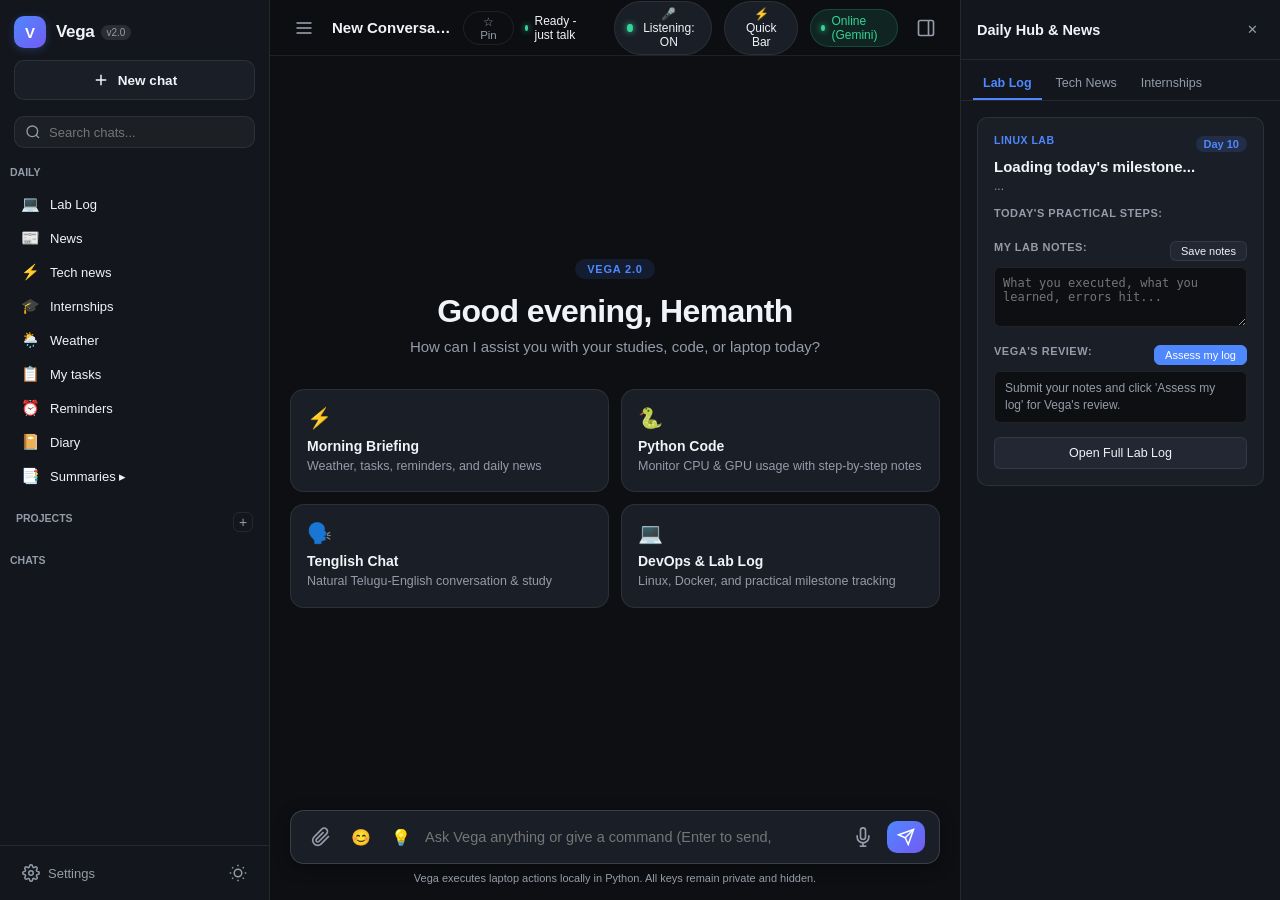
==== web/index.html @ 92cf1b47 "Baseline before bridge fix: 2026-10-02" ====
<!DOCTYPE html>
<html lang="en">
<head>
  <meta charset="UTF-8">
  <meta name="viewport" content="width=device-width, initial-scale=1.0">
  <title>Vega 2.0 - Personal AI Assistant</title>
  <link rel="stylesheet" href="highlight.css">
  <link rel="stylesheet" href="style.css">
  <script src="marked.min.js"></script>
  <script src="highlight.min.js"></script>
</head>
<body class="dark-theme">
  <div id="app-container">
    <!-- LEFT SIDEBAR -->
    <aside id="sidebar">
      <div class="sidebar-header">
        <div class="brand">
          <div class="brand-avatar">V</div>
          <div class="brand-info">
            <span class="brand-name">Vega</span>
            <span class="brand-version">v2.0</span>
          </div>
        </div>
        <button id="new-chat-btn" title="New Chat (Ctrl+N)">
          <svg width="18" height="18" viewBox="0 0 24 24" fill="none" stroke="currentColor" stroke-width="2">
            <line x1="12" y1="5" x2="12" y2="19"></line>
            <line x1="5" y1="12" x2="19" y2="12"></line>
          </svg>
          <span>New chat</span>
        </button>
      </div>

      <div class="search-box">
        <svg width="16" height="16" viewBox="0 0 24 24" fill="none" stroke="currentColor" stroke-width="2">
          <circle cx="11" cy="11" r="8"></circle>
          <line x1="21" y1="21" x2="16.65" y2="16.65"></line>
        </svg>
        <input type="text" id="chat-search" placeholder="Search chats...">
      </div>

      <!-- DAILY MENU (PRESERVED FROM ORIGINAL APP) -->
      <div class="sidebar-section">
        <div class="section-title">DAILY</div>
        <div class="daily-item" id="daily-lablog" title="Open Lab Log milestone and tasks">
          <span class="daily-icon">💻</span>
          <span>Lab Log</span>
        </div>
        <div class="daily-item" id="daily-news" title="Top headlines">
          <span class="daily-icon">📰</span>
          <span>News</span>
        </div>
        <div class="daily-item" id="daily-tech" title="Tech and AI news">
          <span class="daily-icon">⚡</span>
          <span>Tech news</span>
        </div>
        <div class="daily-item" id="daily-internships" title="DevOps and Cloud internships">
          <span class="daily-icon">🎓</span>
          <span>Internships</span>
        </div>
        <div class="daily-item" id="daily-weather" title="Live weather in Chennai">
          <span class="daily-icon">🌦️</span>
          <span>Weather</span>
        </div>
        <div class="daily-item" id="daily-tasks" title="My to-do tasks">
          <span class="daily-icon">📋</span>
          <span>My tasks</span>
        </div>
        <div class="daily-item" id="daily-reminders" title="My reminders">
          <span class="daily-icon">⏰</span>
          <span>Reminders</span>
        </div>
        <div class="daily-item" id="daily-diary" title="Personal daily diary">
          <span class="daily-icon">📔</span>
          <span>Diary</span>
        </div>
        <div class="daily-item" id="daily-summaries" title="AI summaries of news, tech, diary, progress">
          <span class="daily-icon">📑</span>
          <span>Summaries ▸</span>
        </div>
      </div>

      <!-- PROJECTS SECTION -->
      <div class="sidebar-section">
        <div class="section-header">
          <span class="section-title">PROJECTS</span>
          <button id="add-project-btn" class="icon-mini-btn" title="Create New Project">+</button>
        </div>
        <div id="projects-list-container">
          <!-- Injected via app.js -->
        </div>
      </div>

      <!-- CHATS SECTION -->
      <div class="sidebar-section chats-section-wrapper">
        <div class="section-title">CHATS</div>
        <div class="chat-list" id="chat-history-container">
          <!-- Injected via app.js grouped by Today, Yesterday, Older -->
        </div>
      </div>

      <!-- SIDEBAR FOOTER -->
      <div class="sidebar-footer">
        <button id="settings-btn" class="footer-btn" title="Settings">
          <svg width="18" height="18" viewBox="0 0 24 24" fill="none" stroke="currentColor" stroke-width="2">
            <circle cx="12" cy="12" r="3"></circle>
            <path d="M19.4 15a1.65 1.65 0 0 0 .33 1.82l.06.06a2 2 0 0 1 0 2.83 2 2 0 0 1-2.83 0l-.06-.06a1.65 1.65 0 0 0-1.82-.33 1.65 1.65 0 0 0-1 1.51V21a2 2 0 0 1-2 2 2 2 0 0 1-2-2v-.09A1.65 1.65 0 0 0 9 19.4a1.65 1.65 0 0 0-1.82.33l-.06.06a2 2 0 0 1-2.83 0 2 2 0 0 1 0-2.83l.06-.06a1.65 1.65 0 0 0 .33-1.82 1.65 1.65 0 0 0-1.51-1H3a2 2 0 0 1-2-2 2 2 0 0 1 2-2h.09A1.65 1.65 0 0 0 4.6 9a1.65 1.65 0 0 0-.33-1.82l-.06-.06a2 2 0 0 1 0-2.83 2 2 0 0 1 2.83 0l.06.06a1.65 1.65 0 0 0 1.82.33H9a1.65 1.65 0 0 0 1-1.51V3a2 2 0 0 1 2-2 2 2 0 0 1 2 2v.09a1.65 1.65 0 0 0 1 1.51 1.65 1.65 0 0 0 1.82-.33l.06-.06a2 2 0 0 1 2.83 0 2 2 0 0 1 0 2.83l-.06.06a1.65 1.65 0 0 0-.33 1.82V9a1.65 1.65 0 0 0 1.51 1H21a2 2 0 0 1 2 2 2 2 0 0 1-2 2h-.09a1.65 1.65 0 0 0-1.51 1z"></path>
          </svg>
          <span>Settings</span>
        </button>
        <button id="theme-toggle" class="footer-btn" title="Toggle Dark/Light Theme">
          <svg id="theme-icon" width="18" height="18" viewBox="0 0 24 24" fill="none" stroke="currentColor" stroke-width="2">
            <circle cx="12" cy="12" r="5"></circle>
            <line x1="12" y1="1" x2="12" y2="3"></line>
            <line x1="12" y1="21" x2="12" y2="23"></line>
            <line x1="4.22" y1="4.22" x2="5.64" y2="5.64"></line>
            <line x1="18.36" y1="18.36" x2="19.78" y2="19.78"></line>
            <line x1="1" y1="12" x2="3" y2="12"></line>
            <line x1="21" y1="12" x2="23" y2="12"></line>
            <line x1="4.22" y1="19.78" x2="5.64" y2="18.36"></line>
            <line x1="18.36" y1="5.64" x2="19.78" y2="4.22"></line>
          </svg>
        </button>
      </div>
    </aside>

    <!-- CENTER CHAT AREA -->
    <main id="chat-main">
      <!-- TOP BAR -->
      <header id="chat-header">
        <div class="header-left">
          <button id="toggle-sidebar-btn" class="icon-btn" title="Toggle Sidebar">
            <svg width="20" height="20" viewBox="0 0 24 24" fill="none" stroke="currentColor" stroke-width="2">
              <line x1="3" y1="12" x2="21" y2="12"></line>
              <line x1="3" y1="6" x2="21" y2="6"></line>
              <line x1="3" y1="18" x2="21" y2="18"></line>
            </svg>
          </button>
          <div id="current-chat-title" class="chat-title" title="Click to rename">New Conversation</div>
          <button id="pin-chat-btn" class="pin-btn" title="Pin / Unpin this chat">☆ Pin</button>
        </div>

        <div class="header-right">
          <!-- Real Status Indicator -->
          <div id="status-badge" class="badge ready" title="Window active: just talk or type">
            <span class="badge-dot"></span>
            <span id="status-badge-text">Ready - just talk</span>
          </div>

          <!-- Listening ON/OFF Toggle -->
          <button id="listening-toggle-btn" class="badge-toggle-btn on" title="Click to toggle Hey Vega wake listening">
            <span class="mic-dot"></span>
            <span id="listening-text">🎤 Listening: ON</span>
          </button>

          <!-- Floating Quick Bar Toggle -->
          <button id="top-quickbar-btn" class="badge-toggle-btn" title="Floating Quick Bar (Ctrl+Shift+V)">
            <span>⚡ Quick Bar</span>
          </button>

          <!-- Real Gemini / Ollama Brain Badge -->
          <div id="model-badge" class="badge online" title="Tested connection status">
            <span class="badge-dot"></span>
            <span id="model-badge-text">Online (Gemini)</span>
          </div>

          <!-- Right Panel Daily Hub Toggle -->
          <button id="toggle-right-panel-btn" class="icon-btn" title="Daily Hub & News">
            <svg width="20" height="20" viewBox="0 0 24 24" fill="none" stroke="currentColor" stroke-width="2">
              <rect x="3" y="3" width="18" height="18" rx="2" ry="2"></rect>
              <line x1="15" y1="3" x2="15" y2="21"></line>
            </svg>
          </button>
        </div>
      </header>

      <!-- MESSAGES THREAD -->
      <div id="messages-container">
        <!-- WELCOME SCREEN -->
        <div id="welcome-screen">
          <div class="welcome-badge">VEGA 2.0</div>
          <h1 id="welcome-heading">Good evening, Hemanth</h1>
          <p class="welcome-sub">How can I assist you with your studies, code, or laptop today?</p>
          <div class="suggestion-grid">
            <div class="card" id="card-briefing">
              <div class="card-icon">⚡</div>
              <div class="card-title">Morning Briefing</div>
              <div class="card-desc">Weather, tasks, reminders, and daily news</div>
            </div>
            <div class="card" id="card-python">
              <div class="card-icon">🐍</div>
              <div class="card-title">Python Code</div>
              <div class="card-desc">Monitor CPU & GPU usage with step-by-step notes</div>
            </div>
            <div class="card" id="card-tenglish">
              <div class="card-icon">🗣️</div>
              <div class="card-title">Tenglish Chat</div>
              <div class="card-desc">Natural Telugu-English conversation & study</div>
            </div>
            <div class="card" id="card-lablog">
              <div class="card-icon">💻</div>
              <div class="card-title">DevOps & Lab Log</div>
              <div class="card-desc">Linux, Docker, and practical milestone tracking</div>
            </div>
          </div>
        </div>

        <!-- DYNAMIC MESSAGE BUBBLES -->
        <div id="messages-list"></div>
      </div>

      <!-- INPUT BOX CONTAINER -->
      <div id="input-container">
        <!-- Attached Files Pill Preview -->
        <div id="attachment-preview" class="hidden">
          <div class="attachment-pill">
            <span class="file-icon">📄</span>
            <span id="attachment-filename">document.txt</span>
            <button id="remove-attachment-btn" title="Remove file">✕</button>
          </div>
        </div>

        <!-- STOP GENERATING BUTTON -->
        <div id="stop-generation-container" class="hidden">
          <button id="stop-btn">
            <svg width="14" height="14" viewBox="0 0 24 24" fill="currentColor">
              <rect x="4" y="4" width="16" height="16" rx="2"></rect>
            </svg>
            <span>Stop generating</span>
          </button>
        </div>

        <div class="input-card">
          <!-- Attach File -->
          <input type="file" id="file-input" style="display: none;" accept=".txt,.py,.json,.csv,.md,.log,.pdf">
          <button id="attach-btn" title="Attach file (Text, Python, PDF, Notes)">
            <svg width="20" height="20" viewBox="0 0 24 24" fill="none" stroke="currentColor" stroke-width="2">
              <path d="M21.44 11.05l-9.19 9.19a6 6 0 0 1-8.49-8.49l9.19-9.19a4 4 0 0 1 5.66 5.66l-9.2 9.19a2 2 0 0 1-2.83-2.83l8.49-8.48"></path>
            </svg>
          </button>

          <!-- Emoji Picker Button -->
          <button id="emoji-btn" class="input-tool-btn" title="Emoji (Ctrl + .)">😊</button>

          <!-- Prompts Library Button -->
          <button id="prompts-btn" class="input-tool-btn" title="Prompt Library">💡</button>

          <!-- Textarea Input -->
          <textarea id="prompt-input" rows="1" placeholder="Ask Vega anything or give a command (Enter to send, Shift+Enter for new line)..."></textarea>

          <!-- Mic Button -->
          <button id="mic-btn" title="Click to talk (or press Ctrl+Alt+V from anywhere)">
            <svg width="20" height="20" viewBox="0 0 24 24" fill="none" stroke="currentColor" stroke-width="2">
              <path d="M12 1a3 3 0 0 0-3 3v8a3 3 0 0 0 6 0V4a3 3 0 0 0-3-3z"></path>
              <path d="M19 10v2a7 7 0 0 1-14 0v-2"></path>
              <line x1="12" y1="19" x2="12" y2="23"></line>
              <line x1="8" y1="23" x2="16" y2="23"></line>
            </svg>
          </button>

          <!-- Send Button -->
          <button id="send-btn" title="Send message">
            <svg width="18" height="18" viewBox="0 0 24 24" fill="none" stroke="currentColor" stroke-width="2">
              <line x1="22" y1="2" x2="11" y2="13"></line>
              <polygon points="22 2 15 22 11 13 2 9 22 2"></polygon>
            </svg>
          </button>
        </div>
        <div class="input-caption">Vega executes laptop actions locally in Python. All keys remain private and hidden.</div>
      </div>
    </main>

    <!-- RIGHT PANEL (DAILY HUB & NEWS) -->
    <aside id="right-panel">
      <div class="panel-header">
        <span class="panel-title">Daily Hub & News</span>
        <button id="close-panel-btn" class="icon-btn" title="Close Panel">✕</button>
      </div>

      <div class="panel-tabs">
        <button class="tab-btn active" data-tab="lablog">Lab Log</button>
        <button class="tab-btn" data-tab="tech">Tech News</button>
        <button class="tab-btn" data-tab="internships">Internships</button>
      </div>

      <div class="panel-content">
        <!-- TAB 1: LAB LOG -->
        <div id="tab-lablog" class="tab-pane active">
          <div class="card-box">
            <div class="hub-header-row">
              <div class="hub-label" id="lablog-track-name">LINUX LAB</div>
              <div class="hub-day-tag" id="lablog-day-tag">Day 10</div>
            </div>
            <div id="hub-task-text" class="hub-task-title">Loading today's milestone...</div>
            <div id="hub-task-topic" class="hub-task-sub">...</div>

            <!-- Interactive Steps Checklist -->
            <div class="steps-container">
              <div class="steps-title">TODAY'S PRACTICAL STEPS:</div>
              <div id="hub-steps-list" class="steps-list">
                <!-- Injected via app.js with checkboxes -->
              </div>
            </div>

            <!-- Notes Section -->
            <div class="notes-container">
              <div class="notes-header">
                <span class="steps-title">MY LAB NOTES:</span>
                <button id="save-notes-btn" class="mini-btn">Save notes</button>
              </div>
              <textarea id="hub-notes-input" placeholder="What you executed, what you learned, errors hit..."></textarea>
            </div>

            <!-- AI Assessment & Score -->
            <div class="assessment-container">
              <div class="assessment-header">
                <span class="steps-title">VEGA'S REVIEW:</span>
                <span id="hub-score-badge" class="score-badge hidden">Score: -/10</span>
                <button id="assess-log-btn" class="mini-btn accent">Assess my log</button>
              </div>
              <div id="hub-review-text" class="review-box">Submit your notes and click 'Assess my log' for Vega's review.</div>
            </div>

            <button id="open-lablog-full-btn" class="hub-btn">Open Full Lab Log</button>
          </div>
        </div>

        <!-- TAB 2: TECH NEWS -->
        <div id="tab-tech" class="tab-pane">
          <div class="pane-action-bar">
            <span>LIVE TECH HEADLINES</span>
            <button id="refresh-tech-btn" class="mini-btn">Refresh</button>
          </div>
          <div id="hub-tech-list" class="news-list">
            <div class="news-item loading">Loading latest tech headlines...</div>
          </div>
        </div>

        <!-- TAB 3: INTERNSHIPS -->
        <div id="tab-internships" class="tab-pane">
          <div class="pane-action-bar">
            <span>LIVE OPENINGS & PORTALS</span>
            <button id="refresh-internships-btn" class="mini-btn">Refresh</button>
          </div>
          <div id="hub-internships-list" class="news-list">
            <div class="news-item loading">Searching DevOps & Cloud internships...</div>
          </div>
        </div>
      </div>
    </aside>
  </div>

  <!-- EMOJI PICKER POPOVER -->
  <div id="emoji-popover" class="popover hidden">
    <div class="emoji-grid">
      <span>😊</span><span>👍</span><span>❤️</span><span>🔥</span><span>🚀</span>
      <span>💡</span><span>💻</span><span>🐍</span><span>⚡</span><span>🎉</span>
      <span>🤔</span><span>✨</span><span>☕</span><span>🙌</span><span>✔️</span>
    </div>
  </div>

  <!-- SETTINGS MODAL -->
  <div id="settings-modal" class="modal-backdrop hidden">
    <div class="modal-card">
      <div class="modal-header">
        <h2>Vega Settings</h2>
        <button id="close-settings-btn" class="icon-btn">✕</button>
      </div>
      <div class="modal-body">
        <div class="setting-group">
          <label>Brain Mode</label>
          <div class="segmented-control">
            <button class="seg-btn active" data-mode="online">Online (Gemini)</button>
            <button class="seg-btn" data-mode="offline">Offline (Local Qwen)</button>
            <button class="seg-btn" data-mode="private">Private Mode</button>
          </div>
          <div class="setting-hint">Private mode forces all chats to run locally on your GPU without cloud access.</div>
        </div>

        <div class="setting-row">
          <div>
            <div class="setting-label">Voice Output (Speak answers)</div>
            <div class="setting-hint">Vega speaks her answers out loud</div>
          </div>
          <label class="switch">
            <input type="checkbox" id="voice-toggle-check" checked>
            <span class="slider"></span>
          </label>
        </div>

        <div class="setting-row">
          <div>
            <div class="setting-label">Wake Word ("Hey Vega")</div>
            <div class="setting-hint">Listen for wake word in background</div>
          </div>
          <label class="switch">
            <input type="checkbox" id="wake-toggle-check" checked>
            <span class="slider"></span>
          </label>
        </div>

        <div class="setting-row">
          <div>
            <div class="setting-label">Google Speech Online</div>
            <div class="setting-hint">Best speech recognition accuracy for Indian English</div>
          </div>
          <label class="switch">
            <input type="checkbox" id="cloud-speech-check" checked>
            <span class="slider"></span>
          </label>
        </div>

        <div class="setting-group">
          <label>Speech Speed (<span id="speed-val">1.0x</span>)</label>
          <input type="range" id="speech-rate-slider" min="0.8" max="1.5" step="0.1" value="1.0">
        </div>

        <div class="setting-divider"></div>

        <div class="setting-row">
          <div>
            <div class="setting-label">Start with Windows</div>
            <div class="setting-hint">Launch Vega automatically at startup</div>
          </div>
          <label class="switch">
            <input type="checkbox" id="startup-toggle-check">
            <span class="slider"></span>
          </label>
        </div>

        <div class="setting-btn-row">
          <button id="create-desktop-shortcut-btn" class="modal-action-btn">Create Desktop Shortcut</button>
          <button id="open-diary-folder-btn" class="modal-action-btn">Open Diary Folder</button>
          <button id="open-docs-folder-btn" class="modal-action-btn">Open Documents Folder</button>
        </div>
      </div>
    </div>
  </div>

  <!-- FULL LAB LOG MODAL -->
  <div id="lablog-modal" class="modal-backdrop hidden">
    <div class="modal-card wide-modal">
      <div class="modal-header">
        <h2>Full Lab Log & Roadmap</h2>
        <button id="close-lablog-modal-btn" class="icon-btn">✕</button>
      </div>
      <div class="modal-body">
        <div class="track-tab-bar">
          <button class="track-tab-btn active" data-track="linux">Linux (168 Lessons)</button>
          <button class="track-tab-btn" data-track="python">Python (36 Lessons)</button>
          <button class="track-tab-btn" data-track="c">C Programming (24 Lessons)</button>
        </div>
        <div id="full-lablog-content" class="full-lablog-body">
          <!-- Injected dynamically -->
        </div>
      </div>
    </div>
  </div>

  <!-- PROMPT LIBRARY MODAL -->
  <div id="prompts-modal" class="modal-backdrop hidden">
    <div class="modal-card">
      <div class="modal-header">
        <h2>Prompt Library</h2>
        <button id="close-prompts-modal-btn" class="icon-btn">✕</button>
      </div>
      <div class="modal-body">
        <div class="prompts-grid">
          <div class="prompt-card" data-prompt="Explain this concept step-by-step with simple analogies: ">
            <div class="prompt-title">Explain Step-by-Step</div>
            <div class="prompt-desc">Clear breakdown with intuitive analogies.</div>
          </div>
          <div class="prompt-card" data-prompt="Review this code for bugs, edge cases, and performance: ">
            <div class="prompt-title">Code Bug & Security Review</div>
            <div class="prompt-desc">Inspect code for memory leaks, errors, and fixes.</div>
          </div>
          <div class="prompt-card" data-prompt="Ask me 3 realistic technical interview questions about ">
            <div class="prompt-title">Interview Practice</div>
            <div class="prompt-desc">Mock interview questions with feedback.</div>
          </div>
          <div class="prompt-card" data-prompt="Summarize the key takeaways and actionable commands from: ">
            <div class="prompt-title">Actionable Summary</div>
            <div class="prompt-desc">Bullet-point takeaways and commands.</div>
          </div>
        </div>
      </div>
    </div>
  </div>

  <!-- SUMMARIES MODAL -->
  <div id="summaries-modal" class="modal-backdrop hidden">
    <div class="modal-card">
      <div class="modal-header">
        <h2>AI Summaries</h2>
        <button id="close-summaries-modal-btn" class="icon-btn">✕</button>
      </div>
      <div class="modal-body">
        <div class="prompts-grid">
          <div class="prompt-card" id="sum-action-news">
            <div class="prompt-title">📰 Summarize Today's Top News</div>
            <div class="prompt-desc">India and global headlines summarized concisely.</div>
          </div>
          <div class="prompt-card" id="sum-action-tech">
            <div class="prompt-title">⚡ Summarize Tech Headlines</div>
            <div class="prompt-desc">AI, Linux, Cloud, and computing developments.</div>
          </div>
          <div class="prompt-card" id="sum-action-internships">
            <div class="prompt-title">🎓 Summarize Internship Openings</div>
            <div class="prompt-desc">Latest Cloud & DevOps opportunities.</div>
          </div>
          <div class="prompt-card" id="sum-action-diary">
            <div class="prompt-title">📔 Summarize Today's Diary</div>
            <div class="prompt-desc">Friendly recap of what was written today.</div>
          </div>
        </div>
      </div>
    </div>
  </div>

  <script src="app.js"></script>
</body>
</html>
---- web/highlight.css ----
pre code.hljs{display:block;overflow-x:auto;padding:1em}code.hljs{padding:3px 5px}/*!
  Theme: GitHub Dark
  Description: Dark theme as seen on github.com
  Author: github.com
  Maintainer: @Hirse
  Updated: 2021-05-15

  Outdated base version: https://github.com/primer/github-syntax-dark
  Current colors taken from GitHub's CSS
*/.hljs{color:#c9d1d9;background:#0d1117}.hljs-doctag,.hljs-keyword,.hljs-meta .hljs-keyword,.hljs-template-tag,.hljs-template-variable,.hljs-type,.hljs-variable.language_{color:#ff7b72}.hljs-title,.hljs-title.class_,.hljs-title.class_.inherited__,.hljs-title.function_{color:#d2a8ff}.hljs-attr,.hljs-attribute,.hljs-literal,.hljs-meta,.hljs-number,.hljs-operator,.hljs-selector-attr,.hljs-selector-class,.hljs-selector-id,.hljs-variable{color:#79c0ff}.hljs-meta .hljs-string,.hljs-regexp,.hljs-string{color:#a5d6ff}.hljs-built_in,.hljs-symbol{color:#ffa657}.hljs-code,.hljs-comment,.hljs-formula{color:#8b949e}.hljs-name,.hljs-quote,.hljs-selector-pseudo,.hljs-selector-tag{color:#7ee787}.hljs-subst{color:#c9d1d9}.hljs-section{color:#1f6feb;font-weight:700}.hljs-bullet{color:#f2cc60}.hljs-emphasis{color:#c9d1d9;font-style:italic}.hljs-strong{color:#c9d1d9;font-weight:700}.hljs-addition{color:#aff5b4;background-color:#033a16}.hljs-deletion{color:#ffdcd7;background-color:#67060c}
---- web/style.css ----
/* ===================================================
   VEGA 2.0 - MODERN CHATGPT/CLAUDE DESKTOP INTERFACE
   =================================================== */

:root {
  --bg-main: #0d0f12;
  --bg-sidebar: #13161c;
  --bg-card: #1a1e27;
  --bg-input: #1a1e27;
  --bg-hover: #222733;
  --border-color: rgba(255, 255, 255, 0.08);
  --border-light: rgba(255, 255, 255, 0.14);
  --text-main: #f0f3f8;
  --text-muted: #949ca9;
  --accent: #4f87ff;
  --accent-glow: rgba(79, 135, 255, 0.25);
  --accent-gradient: linear-gradient(135deg, #4f87ff, #735bf2);
  --online-color: #34d399;
  --offline-color: #fbbf24;
  --private-color: #a855f7;
  --code-bg: #16181f;
  --user-bubble: #232836;
  --assistant-bubble: transparent;
  --font-family: -apple-system, BlinkMacSystemFont, "Segoe UI", Roboto, Helvetica, Arial, sans-serif;
  --font-mono: "Consolas", "Courier New", monospace;
  --radius-sm: 6px;
  --radius-md: 10px;
  --radius-lg: 14px;
  --radius-full: 9999px;
  --shadow-sm: 0 2px 6px rgba(0, 0, 0, 0.2);
  --shadow-md: 0 4px 16px rgba(0, 0, 0, 0.35);
  --transition: all 0.2s cubic-bezier(0.16, 1, 0.3, 1);
}

body.light-theme {
  --bg-main: #f8fafc;
  --bg-sidebar: #f1f5f9;
  --bg-card: #ffffff;
  --bg-input: #ffffff;
  --bg-hover: #e2e8f0;
  --border-color: rgba(0, 0, 0, 0.08);
  --border-light: rgba(0, 0, 0, 0.15);
  --text-main: #0f172a;
  --text-muted: #64748b;
  --accent: #3b82f6;
  --accent-glow: rgba(59, 130, 246, 0.15);
  --code-bg: #f1f5f9;
  --user-bubble: #e2e8f0;
  --assistant-bubble: transparent;
}

* {
  margin: 0;
  padding: 0;
  box-sizing: border-box;
}

body {
  font-family: var(--font-family);
  background-color: var(--bg-main);
  color: var(--text-main);
  height: 100vh;
  overflow: hidden;
  user-select: none;
  -webkit-font-smoothing: antialiased;
}

#app-container {
  display: flex;
  width: 100vw;
  height: 100vh;
  position: relative;
}

/* ===================================================
   LEFT SIDEBAR
   =================================================== */
#sidebar {
  width: 270px;
  background-color: var(--bg-sidebar);
  border-right: 1px solid var(--border-color);
  display: flex;
  flex-direction: column;
  transition: transform var(--transition), width var(--transition);
  z-index: 20;
}

#sidebar.collapsed {
  transform: translateX(-100%);
  width: 0;
  border-right: none;
}

.sidebar-header {
  padding: 16px 14px;
  display: flex;
  flex-direction: column;
  gap: 12px;
}

.brand {
  display: flex;
  align-items: center;
  gap: 10px;
}

.brand-avatar {
  width: 32px;
  height: 32px;
  border-radius: var(--radius-md);
  background: var(--accent-gradient);
  display: flex;
  align-items: center;
  justify-content: center;
  font-weight: 700;
  color: #fff;
  font-size: 15px;
  box-shadow: 0 2px 8px var(--accent-glow);
}

.brand-info {
  display: flex;
  align-items: center;
  gap: 6px;
}

.brand-name {
  font-weight: 700;
  font-size: 17px;
  letter-spacing: -0.3px;
}

.brand-version {
  font-size: 10px;
  background: rgba(255, 255, 255, 0.1);
  padding: 2px 6px;
  border-radius: var(--radius-full);
  color: var(--text-muted);
}

#new-chat-btn {
  display: flex;
  align-items: center;
  justify-content: center;
  gap: 8px;
  background-color: var(--bg-card);
  color: var(--text-main);
  border: 1px solid var(--border-color);
  border-radius: var(--radius-md);
  padding: 10px 14px;
  font-size: 13.5px;
  font-weight: 600;
  cursor: pointer;
  transition: var(--transition);
}

#new-chat-btn:hover {
  background-color: var(--bg-hover);
  border-color: var(--border-light);
  transform: translateY(-1px);
}

.search-box {
  margin: 0 14px 10px;
  display: flex;
  align-items: center;
  gap: 8px;
  background-color: rgba(255, 255, 255, 0.04);
  border: 1px solid var(--border-color);
  border-radius: var(--radius-md);
  padding: 7px 10px;
}

.search-box svg {
  color: var(--text-muted);
  flex-shrink: 0;
}

.search-box input {
  background: transparent;
  border: none;
  outline: none;
  color: var(--text-main);
  font-size: 13px;
  width: 100%;
}

.chat-list {
  flex: 1;
  overflow-y: auto;
  padding: 0 10px 10px;
  display: flex;
  flex-direction: column;
  gap: 2px;
}

.chat-group-title {
  font-size: 11px;
  font-weight: 600;
  text-transform: uppercase;
  letter-spacing: 0.5px;
  color: var(--text-muted);
  padding: 12px 10px 6px;
}

.chat-item {
  display: flex;
  align-items: center;
  justify-content: space-between;
  padding: 9px 10px;
  border-radius: var(--radius-md);
  cursor: pointer;
  transition: var(--transition);
  font-size: 13px;
  color: var(--text-main);
  position: relative;
}

.chat-item:hover {
  background-color: var(--bg-hover);
}

.chat-item.active {
  background-color: var(--bg-card);
  font-weight: 600;
  border: 1px solid var(--border-color);
}

.chat-item-title {
  white-space: nowrap;
  overflow: hidden;
  text-overflow: ellipsis;
  flex: 1;
}

.chat-item-actions {
  display: none;
  gap: 4px;
  margin-left: 6px;
}

.chat-item:hover .chat-item-actions {
  display: flex;
}

.chat-action-btn {
  background: transparent;
  border: none;
  cursor: pointer;
  color: var(--text-muted);
  padding: 2px 4px;
  border-radius: 4px;
  font-size: 12px;
}

.chat-action-btn:hover {
  color: var(--text-main);
  background: rgba(255, 255, 255, 0.1);
}

.projects-section {
  padding: 10px 14px;
  border-top: 1px solid var(--border-color);
}

.section-title {
  font-size: 10.5px;
  font-weight: 600;
  text-transform: uppercase;
  color: var(--text-muted);
  margin-bottom: 8px;
}

.project-item {
  display: flex;
  align-items: center;
  gap: 8px;
  padding: 6px 8px;
  border-radius: var(--radius-sm);
  font-size: 12.5px;
  color: var(--text-muted);
  cursor: pointer;
}

.project-item:hover, .project-item.active {
  color: var(--text-main);
  background-color: var(--bg-hover);
}

.project-dot {
  width: 7px;
  height: 7px;
  border-radius: 50%;
}

.project-dot.default { background: var(--accent); }
.project-dot.devops { background: #10b981; }

.sidebar-footer {
  padding: 12px 14px;
  border-top: 1px solid var(--border-color);
  display: flex;
  align-items: center;
  justify-content: space-between;
}

.footer-btn {
  display: flex;
  align-items: center;
  gap: 8px;
  background: transparent;
  border: none;
  color: var(--text-muted);
  font-size: 13px;
  cursor: pointer;
  padding: 6px 8px;
  border-radius: var(--radius-sm);
  transition: var(--transition);
}

.footer-btn:hover {
  color: var(--text-main);
  background-color: var(--bg-hover);
}

/* ===================================================
   CENTER MAIN CHAT
   =================================================== */
#chat-main {
  flex: 1;
  display: flex;
  flex-direction: column;
  height: 100vh;
  position: relative;
  background-color: var(--bg-main);
}

#chat-header {
  height: 56px;
  border-bottom: 1px solid var(--border-color);
  display: flex;
  align-items: center;
  justify-content: space-between;
  padding: 0 18px;
  background-color: rgba(13, 15, 18, 0.7);
  backdrop-filter: blur(12px);
  z-index: 10;
}

.header-left, .header-right {
  display: flex;
  align-items: center;
  gap: 12px;
}

.icon-btn {
  background: transparent;
  border: none;
  color: var(--text-muted);
  cursor: pointer;
  padding: 6px;
  border-radius: var(--radius-sm);
  display: flex;
  align-items: center;
  justify-content: center;
  transition: var(--transition);
}

.icon-btn:hover {
  color: var(--text-main);
  background-color: var(--bg-hover);
}

.chat-title {
  font-weight: 600;
  font-size: 15px;
  max-width: 350px;
  overflow: hidden;
  text-overflow: ellipsis;
  white-space: nowrap;
}

.badge {
  display: flex;
  align-items: center;
  gap: 6px;
  font-size: 12px;
  padding: 4px 10px;
  border-radius: var(--radius-full);
  font-weight: 500;
  border: 1px solid transparent;
}

.badge-dot {
  width: 6px;
  height: 6px;
  border-radius: 50%;
}

.badge.online {
  background: rgba(52, 211, 153, 0.12);
  color: var(--online-color);
  border-color: rgba(52, 211, 153, 0.2);
}
.badge.online .badge-dot { background: var(--online-color); box-shadow: 0 0 6px var(--online-color); }

.badge.offline {
  background: rgba(251, 191, 36, 0.12);
  color: var(--offline-color);
  border-color: rgba(251, 191, 36, 0.2);
}
.badge.offline .badge-dot { background: var(--offline-color); }

.badge.private {
  background: rgba(168, 85, 247, 0.12);
  color: var(--private-color);
  border-color: rgba(168, 85, 247, 0.2);
}
.badge.private .badge-dot { background: var(--private-color); }

/* ===================================================
   MESSAGES CONTAINER
   =================================================== */
#messages-container {
  flex: 1;
  overflow-y: auto;
  padding: 24px 20px;
  display: flex;
  flex-direction: column;
  align-items: center;
  scroll-behavior: smooth;
}

#welcome-screen {
  max-width: 760px;
  width: 100%;
  text-align: center;
  margin: auto 0;
  padding: 20px 0;
}

.welcome-badge {
  display: inline-block;
  padding: 4px 12px;
  border-radius: var(--radius-full);
  background: rgba(79, 135, 255, 0.12);
  color: var(--accent);
  font-size: 11px;
  font-weight: 700;
  letter-spacing: 0.8px;
  margin-bottom: 14px;
}

#welcome-heading {
  font-size: 32px;
  font-weight: 700;
  letter-spacing: -0.6px;
  margin-bottom: 8px;
}

.welcome-sub {
  color: var(--text-muted);
  font-size: 15px;
  margin-bottom: 34px;
}

.suggestion-grid {
  display: grid;
  grid-template-columns: repeat(2, 1fr);
  gap: 12px;
  text-align: left;
}

.card {
  background-color: var(--bg-card);
  border: 1px solid var(--border-color);
  border-radius: var(--radius-lg);
  padding: 16px;
  cursor: pointer;
  transition: var(--transition);
}

.card:hover {
  background-color: var(--bg-hover);
  border-color: var(--border-light);
  transform: translateY(-2px);
  box-shadow: var(--shadow-sm);
}

.card-icon {
  font-size: 20px;
  margin-bottom: 8px;
}

.card-title {
  font-weight: 600;
  font-size: 14px;
  margin-bottom: 4px;
}

.card-desc {
  color: var(--text-muted);
  font-size: 12.5px;
  line-height: 1.4;
}

#messages-list {
  max-width: 820px;
  width: 100%;
  display: flex;
  flex-direction: column;
  gap: 20px;
}

/* MESSAGE BUBBLES */
.message-row {
  display: flex;
  gap: 14px;
  width: 100%;
  animation: fadeIn 0.25s ease-out;
}

@keyframes fadeIn {
  from { opacity: 0; transform: translateY(6px); }
  to { opacity: 1; transform: translateY(0); }
}

.message-row.user {
  flex-direction: row-reverse;
}

.message-avatar {
  width: 32px;
  height: 32px;
  border-radius: var(--radius-md);
  display: flex;
  align-items: center;
  justify-content: center;
  font-weight: 700;
  font-size: 13px;
  flex-shrink: 0;
}

.message-row.user .message-avatar {
  background-color: #3b82f6;
  color: #fff;
}

.message-row.assistant .message-avatar {
  background: var(--accent-gradient);
  color: #fff;
  box-shadow: 0 2px 8px var(--accent-glow);
}

.message-content-wrapper {
  max-width: 82%;
  display: flex;
  flex-direction: column;
  user-select: text;
}

.message-meta {
  display: flex;
  align-items: center;
  gap: 8px;
  font-size: 11.5px;
  color: var(--text-muted);
  margin-bottom: 4px;
}

.message-row.user .message-meta {
  justify-content: flex-end;
}

.message-source-tag {
  font-size: 10px;
  padding: 1px 6px;
  border-radius: 4px;
  font-weight: 600;
  text-transform: uppercase;
}

.message-source-tag.online {
  background: rgba(52, 211, 153, 0.15);
  color: var(--online-color);
}

.message-source-tag.offline {
  background: rgba(251, 191, 36, 0.15);
  color: var(--offline-color);
}

.message-body {
  padding: 12px 16px;
  border-radius: var(--radius-lg);
  font-size: 14.5px;
  line-height: 1.6;
  word-break: break-word;
}

.message-row.user .message-body {
  background-color: var(--user-bubble);
  border-top-right-radius: 4px;
}

.message-row.assistant .message-body {
  background-color: var(--bg-card);
  border: 1px solid var(--border-color);
  border-top-left-radius: 4px;
}

/* MARKDOWN & CODE BLOCKS */
.message-body p {
  margin-bottom: 10px;
}
.message-body p:last-child {
  margin-bottom: 0;
}

.message-body ul, .message-body ol {
  margin-left: 20px;
  margin-bottom: 10px;
}

.message-body li {
  margin-bottom: 4px;
}

.message-body blockquote {
  border-left: 3px solid var(--accent);
  padding-left: 12px;
  color: var(--text-muted);
  margin: 10px 0;
}

.message-body table {
  width: 100%;
  border-collapse: collapse;
  margin: 12px 0;
  font-size: 13.5px;
}

.message-body th, .message-body td {
  border: 1px solid var(--border-color);
  padding: 8px 12px;
  text-align: left;
}

.message-body th {
  background: rgba(255, 255, 255, 0.05);
  font-weight: 600;
}

.message-body code:not(pre code) {
  font-family: var(--font-mono);
  background: rgba(255, 255, 255, 0.08);
  padding: 2px 6px;
  border-radius: 4px;
  font-size: 13px;
  color: #e2e8f0;
}

.code-block-container {
  background-color: var(--code-bg);
  border: 1px solid var(--border-color);
  border-radius: var(--radius-md);
  margin: 12px 0;
  overflow: hidden;
}

.code-header {
  display: flex;
  align-items: center;
  justify-content: space-between;
  padding: 6px 12px;
  background: rgba(255, 255, 255, 0.03);
  border-bottom: 1px solid var(--border-color);
  font-size: 11.5px;
  font-family: var(--font-mono);
  color: var(--text-muted);
}

.copy-btn {
  background: transparent;
  border: none;
  color: var(--text-muted);
  cursor: pointer;
  display: flex;
  align-items: center;
  gap: 4px;
  font-size: 11.5px;
  padding: 2px 6px;
  border-radius: 4px;
  transition: var(--transition);
}

.copy-btn:hover {
  color: var(--text-main);
  background: rgba(255, 255, 255, 0.08);
}

pre {
  margin: 0;
  padding: 14px;
  overflow-x: auto;
}

pre code {
  font-family: var(--font-mono);
  font-size: 13px;
  line-height: 1.5;
}

/* ACTIONS BELOW BUBBLE */
.message-actions {
  display: flex;
  align-items: center;
  gap: 8px;
  margin-top: 6px;
}

.msg-action-btn {
  background: transparent;
  border: none;
  color: var(--text-muted);
  cursor: pointer;
  font-size: 11.5px;
  display: flex;
  align-items: center;
  gap: 4px;
  padding: 4px 6px;
  border-radius: 4px;
  transition: var(--transition);
}

.msg-action-btn:hover {
  color: var(--text-main);
  background: var(--bg-hover);
}

/* STREAMING CURSOR */
.streaming-cursor {
  display: inline-block;
  width: 6px;
  height: 15px;
  background-color: var(--accent);
  vertical-align: middle;
  margin-left: 2px;
  animation: blink 0.8s infinite;
}

@keyframes blink {
  0%, 100% { opacity: 1; }
  50% { opacity: 0; }
}

/* ===================================================
   INPUT CONTAINER
   =================================================== */
#input-container {
  width: 100%;
  max-width: 820px;
  margin: 0 auto 16px;
  padding: 0 20px;
  position: relative;
  z-index: 10;
}

#stop-generation-container {
  display: flex;
  justify-content: center;
  margin-bottom: 10px;
}

#stop-btn {
  display: flex;
  align-items: center;
  gap: 6px;
  background-color: var(--bg-card);
  border: 1px solid var(--border-light);
  color: var(--text-main);
  padding: 7px 16px;
  border-radius: var(--radius-full);
  font-size: 12.5px;
  font-weight: 500;
  cursor: pointer;
  box-shadow: var(--shadow-sm);
  transition: var(--transition);
}

#stop-btn:hover {
  background-color: var(--bg-hover);
  transform: scale(1.02);
}

.input-card {
  display: flex;
  align-items: flex-end;
  gap: 8px;
  background-color: var(--bg-card);
  border: 1px solid var(--border-light);
  border-radius: var(--radius-lg);
  padding: 10px 14px;
  box-shadow: var(--shadow-md);
  transition: border-color var(--transition);
}

.input-card:focus-within {
  border-color: var(--accent);
}

#attach-btn, #mic-btn, #send-btn {
  background: transparent;
  border: none;
  color: var(--text-muted);
  cursor: pointer;
  padding: 6px;
  border-radius: var(--radius-sm);
  display: flex;
  align-items: center;
  justify-content: center;
  transition: var(--transition);
  flex-shrink: 0;
}

#attach-btn:hover, #mic-btn:hover {
  color: var(--text-main);
  background-color: var(--bg-hover);
}

#mic-btn.recording {
  color: #ef4444;
  animation: pulse-mic 1.2s infinite;
}

@keyframes pulse-mic {
  0% { transform: scale(1); box-shadow: 0 0 0 0 rgba(239, 68, 68, 0.4); }
  70% { transform: scale(1.08); box-shadow: 0 0 0 8px rgba(239, 68, 68, 0); }
  100% { transform: scale(1); box-shadow: 0 0 0 0 rgba(239, 68, 68, 0); }
}

#send-btn {
  background: var(--accent-gradient);
  color: #fff;
  border-radius: var(--radius-md);
  padding: 7px 10px;
}

#send-btn:hover {
  opacity: 0.9;
  transform: translateY(-1px);
}

#prompt-input {
  flex: 1;
  background: transparent;
  border: none;
  outline: none;
  color: var(--text-main);
  font-family: var(--font-family);
  font-size: 14.5px;
  line-height: 1.5;
  resize: none;
  max-height: 160px;
  padding: 4px 0;
}

.input-caption {
  font-size: 11px;
  color: var(--text-muted);
  text-align: center;
  margin-top: 8px;
}

/* ===================================================
   RIGHT PANEL (COLLAPSIBLE HUB)
   =================================================== */
#right-panel {
  width: 320px;
  background-color: var(--bg-sidebar);
  border-left: 1px solid var(--border-color);
  display: flex;
  flex-direction: column;
  transition: transform var(--transition), width var(--transition);
  z-index: 20;
}

#right-panel.collapsed {
  transform: translateX(100%);
  width: 0;
  border-left: none;
}

.panel-header {
  padding: 16px;
  display: flex;
  align-items: center;
  justify-content: space-between;
  border-bottom: 1px solid var(--border-color);
}

.panel-title {
  font-weight: 600;
  font-size: 14.5px;
}

.panel-tabs {
  display: flex;
  padding: 8px 12px 0;
  border-bottom: 1px solid var(--border-color);
  gap: 4px;
}

.tab-btn {
  background: transparent;
  border: none;
  border-bottom: 2px solid transparent;
  color: var(--text-muted);
  padding: 8px 10px;
  font-size: 12.5px;
  font-weight: 500;
  cursor: pointer;
}

.tab-btn.active {
  color: var(--accent);
  border-bottom-color: var(--accent);
  font-weight: 600;
}

.panel-content {
  flex: 1;
  overflow-y: auto;
  padding: 16px;
}

.tab-pane {
  display: none;
}

.tab-pane.active {
  display: block;
}

.card-box {
  background-color: var(--bg-card);
  border: 1px solid var(--border-color);
  border-radius: var(--radius-md);
  padding: 16px;
}

.hub-label {
  font-size: 10.5px;
  font-weight: 700;
  text-transform: uppercase;
  color: var(--accent);
  letter-spacing: 0.5px;
  margin-bottom: 8px;
}

.hub-text {
  font-size: 13.5px;
  line-height: 1.5;
  color: var(--text-main);
  margin-bottom: 14px;
}

.hub-btn {
  width: 100%;
  background-color: var(--bg-hover);
  color: var(--text-main);
  border: 1px solid var(--border-color);
  border-radius: var(--radius-sm);
  padding: 8px;
  font-size: 12.5px;
  font-weight: 500;
  cursor: pointer;
  transition: var(--transition);
}

.hub-btn:hover {
  background-color: var(--accent);
  color: #fff;
  border-color: var(--accent);
}

.news-list {
  display: flex;
  flex-direction: column;
  gap: 12px;
}

.news-item {
  background-color: var(--bg-card);
  border: 1px solid var(--border-color);
  border-radius: var(--radius-md);
  padding: 12px;
  cursor: pointer;
  transition: var(--transition);
}

.news-item:hover {
  border-color: var(--border-light);
  transform: translateY(-1px);
}

.news-title {
  font-size: 13px;
  font-weight: 600;
  margin-bottom: 4px;
  line-height: 1.4;
}

.news-time {
  font-size: 11px;
  color: var(--text-muted);
}

/* ===================================================
   SETTINGS MODAL
   =================================================== */
.modal-backdrop {
  position: fixed;
  inset: 0;
  background-color: rgba(0, 0, 0, 0.6);
  backdrop-filter: blur(4px);
  display: flex;
  align-items: center;
  justify-content: center;
  z-index: 100;
  animation: fadeIn 0.15s ease-out;
}

.modal-backdrop.hidden {
  display: none;
}

.modal-card {
  width: 480px;
  background-color: var(--bg-sidebar);
  border: 1px solid var(--border-light);
  border-radius: var(--radius-lg);
  box-shadow: var(--shadow-md);
  overflow: hidden;
}

.modal-header {
  padding: 16px 20px;
  display: flex;
  align-items: center;
  justify-content: space-between;
  border-bottom: 1px solid var(--border-color);
}

.modal-header h2 {
  font-size: 17px;
  font-weight: 600;
}

.modal-body {
  padding: 20px;
  display: flex;
  flex-direction: column;
  gap: 20px;
}

.setting-group label {
  display: block;
  font-size: 13px;
  font-weight: 600;
  margin-bottom: 8px;
}

.segmented-control {
  display: flex;
  background: var(--bg-card);
  border: 1px solid var(--border-color);
  border-radius: var(--radius-md);
  padding: 3px;
  gap: 2px;
}

.seg-btn {
  flex: 1;
  background: transparent;
  border: none;
  color: var(--text-muted);
  padding: 7px 10px;
  font-size: 12.5px;
  font-weight: 500;
  border-radius: var(--radius-sm);
  cursor: pointer;
  transition: var(--transition);
}

.seg-btn.active {
  background: var(--accent);
  color: #fff;
  font-weight: 600;
}

.setting-hint {
  font-size: 11.5px;
  color: var(--text-muted);
  margin-top: 6px;
}

.setting-row {
  display: flex;
  align-items: center;
  justify-content: space-between;
}

.setting-label {
  font-size: 13.5px;
  font-weight: 500;
}

/* TOGGLE SWITCH */
.switch {
  position: relative;
  display: inline-block;
  width: 42px;
  height: 24px;
}

.switch input {
  opacity: 0;
  width: 0;
  height: 0;
}

.slider {
  position: absolute;
  cursor: pointer;
  inset: 0;
  background-color: var(--bg-card);
  border: 1px solid var(--border-color);
  transition: .25s;
  border-radius: var(--radius-full);
}

.slider:before {
  position: absolute;
  content: "";
  height: 16px;
  width: 16px;
  left: 3px;
  bottom: 3px;
  background-color: #fff;
  transition: .25s;
  border-radius: 50%;
}

input:checked + .slider {
  background-color: var(--accent);
  border-color: var(--accent);
}

input:checked + .slider:before {
  transform: translateX(18px);
}

input[type="range"] {
  width: 100%;
  accent-color: var(--accent);
}

.hidden {
  display: none !important;
}

/* ===================================================
   ADDITIONAL VEGA 2.0 FEATURE STYLES
   =================================================== */

.sidebar-section {
  padding: 8px 10px;
  display: flex;
  flex-direction: column;
  gap: 2px;
}

.chats-section-wrapper {
  flex: 1;
  overflow: hidden;
  display: flex;
  flex-direction: column;
}

.section-header {
  display: flex;
  align-items: center;
  justify-content: space-between;
  padding: 4px 6px;
}

.icon-mini-btn {
  background: transparent;
  border: 1px solid var(--border-color);
  color: var(--text-muted);
  width: 20px;
  height: 20px;
  border-radius: var(--radius-sm);
  display: flex;
  align-items: center;
  justify-content: center;
  cursor: pointer;
  font-size: 14px;
  line-height: 1;
  transition: var(--transition);
}

.icon-mini-btn:hover {
  background: var(--bg-hover);
  color: var(--text-main);
  border-color: var(--border-light);
}

.daily-item {
  display: flex;
  align-items: center;
  gap: 10px;
  padding: 7px 10px;
  border-radius: var(--radius-md);
  font-size: 13px;
  color: var(--text-main);
  cursor: pointer;
  transition: var(--transition);
}

.daily-item:hover {
  background-color: var(--bg-hover);
}

.daily-icon {
  font-size: 15px;
  width: 20px;
  text-align: center;
}

/* Header Action Buttons & Badges */
.badge-toggle-btn {
  display: flex;
  align-items: center;
  gap: 6px;
  background-color: var(--bg-card);
  border: 1px solid var(--border-color);
  color: var(--text-main);
  border-radius: var(--radius-full);
  padding: 5px 12px;
  font-size: 12px;
  font-weight: 500;
  cursor: pointer;
  transition: var(--transition);
}

.badge-toggle-btn:hover {
  background-color: var(--bg-hover);
  border-color: var(--border-light);
}

.badge-toggle-btn.on .mic-dot {
  width: 8px;
  height: 8px;
  border-radius: 50%;
  background-color: var(--online-color);
  box-shadow: 0 0 6px var(--online-color);
}

.badge-toggle-btn.off .mic-dot {
  width: 8px;
  height: 8px;
  border-radius: 50%;
  background-color: var(--text-muted);
}

.pin-btn {
  background: transparent;
  border: 1px solid var(--border-color);
  color: var(--text-muted);
  border-radius: var(--radius-full);
  padding: 3px 10px;
  font-size: 11.5px;
  cursor: pointer;
  transition: var(--transition);
}

.pin-btn:hover, .pin-btn.pinned {
  border-color: #f59e0b;
  color: #f59e0b;
  background: rgba(245, 158, 11, 0.1);
}

.badge.ready .badge-dot {
  background-color: var(--online-color);
  box-shadow: 0 0 6px var(--online-color);
}

.badge.thinking .badge-dot {
  background-color: var(--offline-color);
  box-shadow: 0 0 6px var(--offline-color);
  animation: pulse 1s infinite alternate;
}

.badge.listening .badge-dot {
  background-color: #60a5fa;
  box-shadow: 0 0 8px #60a5fa;
  animation: pulse 0.8s infinite alternate;
}

.badge.speaking .badge-dot {
  background-color: #c084fc;
  box-shadow: 0 0 8px #c084fc;
}

@keyframes pulse {
  from { opacity: 0.4; }
  to { opacity: 1; }
}

/* Tool Buttons in Input Bar */
.input-tool-btn {
  background: transparent;
  border: none;
  font-size: 16px;
  color: var(--text-muted);
  cursor: pointer;
  padding: 6px;
  border-radius: var(--radius-sm);
  transition: var(--transition);
  display: flex;
  align-items: center;
  justify-content: center;
}

.input-tool-btn:hover {
  background: var(--bg-hover);
  color: var(--text-main);
}

/* Attachment Pill */
#attachment-preview {
  margin-bottom: 8px;
}

.attachment-pill {
  display: inline-flex;
  align-items: center;
  gap: 8px;
  background: var(--bg-card);
  border: 1px solid var(--border-color);
  padding: 4px 10px;
  border-radius: var(--radius-full);
  font-size: 12px;
}

.attachment-pill button {
  background: transparent;
  border: none;
  color: var(--text-muted);
  cursor: pointer;
  font-size: 12px;
}

/* Interactive Steps in Lab Log */
.hub-header-row {
  display: flex;
  align-items: center;
  justify-content: space-between;
  margin-bottom: 4px;
}

.hub-day-tag {
  font-size: 11px;
  background: rgba(79, 135, 255, 0.15);
  color: var(--accent);
  padding: 2px 8px;
  border-radius: var(--radius-full);
  font-weight: 600;
}

.hub-task-title {
  font-size: 15px;
  font-weight: 600;
  color: var(--text-main);
  margin-bottom: 4px;
}

.hub-task-sub {
  font-size: 12px;
  color: var(--text-muted);
  margin-bottom: 12px;
}

.steps-container {
  margin: 14px 0;
}

.steps-title {
  font-size: 11px;
  font-weight: 600;
  color: var(--text-muted);
  text-transform: uppercase;
  letter-spacing: 0.5px;
  margin-bottom: 8px;
}

.steps-list {
  display: flex;
  flex-direction: column;
  gap: 6px;
}

.step-item {
  display: flex;
  align-items: flex-start;
  gap: 8px;
  padding: 6px 8px;
  border-radius: var(--radius-sm);
  background: rgba(255, 255, 255, 0.02);
  border: 1px solid var(--border-color);
}

.step-checkbox {
  margin-top: 3px;
  cursor: pointer;
  accent-color: var(--accent);
}

.step-text {
  font-size: 12.5px;
  line-height: 1.4;
  color: var(--text-main);
}

.step-text.done {
  text-decoration: line-through;
  color: var(--text-muted);
}

.notes-container {
  margin: 14px 0;
}

.notes-header {
  display: flex;
  align-items: center;
  justify-content: space-between;
  margin-bottom: 6px;
}

.mini-btn {
  background: var(--bg-hover);
  border: 1px solid var(--border-color);
  color: var(--text-main);
  padding: 3px 10px;
  border-radius: var(--radius-sm);
  font-size: 11px;
  font-weight: 500;
  cursor: pointer;
  transition: var(--transition);
}

.mini-btn:hover {
  background: var(--border-light);
}

.mini-btn.accent {
  background: var(--accent);
  color: #fff;
  border-color: var(--accent);
}

#hub-notes-input {
  width: 100%;
  height: 60px;
  background: var(--bg-main);
  border: 1px solid var(--border-color);
  border-radius: var(--radius-sm);
  color: var(--text-main);
  padding: 8px;
  font-size: 12px;
  resize: vertical;
  outline: none;
}

.assessment-container {
  margin: 14px 0;
}

.assessment-header {
  display: flex;
  align-items: center;
  justify-content: space-between;
  margin-bottom: 6px;
}

.score-badge {
  font-size: 11px;
  font-weight: 600;
  padding: 2px 8px;
  border-radius: var(--radius-full);
  background: rgba(52, 211, 153, 0.15);
  color: var(--online-color);
}

.review-box {
  background: var(--bg-main);
  border: 1px solid var(--border-color);
  border-radius: var(--radius-sm);
  padding: 8px 10px;
  font-size: 12px;
  line-height: 1.4;
  color: var(--text-muted);
  max-height: 120px;
  overflow-y: auto;
}

.pane-action-bar {
  display: flex;
  align-items: center;
  justify-content: space-between;
  font-size: 11px;
  font-weight: 600;
  color: var(--text-muted);
  margin-bottom: 12px;
}

.news-item {
  cursor: pointer;
  transition: var(--transition);
}

.news-item:hover {
  background: var(--bg-hover);
  border-color: var(--border-light);
}

.retry-container {
  padding: 24px 16px;
  text-align: center;
  color: var(--text-muted);
}

.retry-btn {
  margin-top: 10px;
  background: var(--accent);
  color: #fff;
  border: none;
  padding: 6px 16px;
  border-radius: var(--radius-sm);
  font-size: 12px;
  font-weight: 600;
  cursor: pointer;
}

/* Popovers & Modals */
.popover {
  position: absolute;
  bottom: 80px;
  left: 320px;
  background: var(--bg-card);
  border: 1px solid var(--border-color);
  border-radius: var(--radius-md);
  padding: 10px;
  box-shadow: var(--shadow-md);
  z-index: 50;
}

.emoji-grid {
  display: grid;
  grid-template-columns: repeat(5, 1fr);
  gap: 8px;
  font-size: 20px;
}

.emoji-grid span {
  cursor: pointer;
  padding: 4px;
  border-radius: var(--radius-sm);
  text-align: center;
  transition: var(--transition);
}

.emoji-grid span:hover {
  background: var(--bg-hover);
  transform: scale(1.2);
}

.wide-modal {
  width: 760px;
  max-width: 90vw;
}

.track-tab-bar {
  display: flex;
  gap: 8px;
  margin-bottom: 16px;
  border-bottom: 1px solid var(--border-color);
  padding-bottom: 10px;
}

.track-tab-btn {
  background: var(--bg-card);
  border: 1px solid var(--border-color);
  color: var(--text-main);
  padding: 6px 14px;
  border-radius: var(--radius-md);
  font-size: 12.5px;
  font-weight: 500;
  cursor: pointer;
  transition: var(--transition);
}

.track-tab-btn.active {
  background: var(--accent);
  color: #fff;
  border-color: var(--accent);
}

.full-lablog-body {
  max-height: 480px;
  overflow-y: auto;
}

.prompts-grid {
  display: grid;
  grid-template-columns: repeat(2, 1fr);
  gap: 12px;
}

.prompt-card {
  background: var(--bg-card);
  border: 1px solid var(--border-color);
  border-radius: var(--radius-md);
  padding: 14px;
  cursor: pointer;
  transition: var(--transition);
}

.prompt-card:hover {
  background: var(--bg-hover);
  border-color: var(--border-light);
  transform: translateY(-2px);
}

.prompt-title {
  font-size: 13.5px;
  font-weight: 600;
  color: var(--text-main);
  margin-bottom: 4px;
}

.prompt-desc {
  font-size: 12px;
  color: var(--text-muted);
  line-height: 1.4;
}

.setting-divider {
  height: 1px;
  background: var(--border-color);
  margin: 14px 0;
}

.setting-btn-row {
  display: flex;
  flex-wrap: wrap;
  gap: 8px;
  margin-top: 14px;
}

.modal-action-btn {
  background: var(--bg-card);
  border: 1px solid var(--border-color);
  color: var(--text-main);
  padding: 8px 14px;
  border-radius: var(--radius-sm);
  font-size: 12px;
  cursor: pointer;
  transition: var(--transition);
}

.modal-action-btn:hover {
  background: var(--bg-hover);
  border-color: var(--border-light);
}
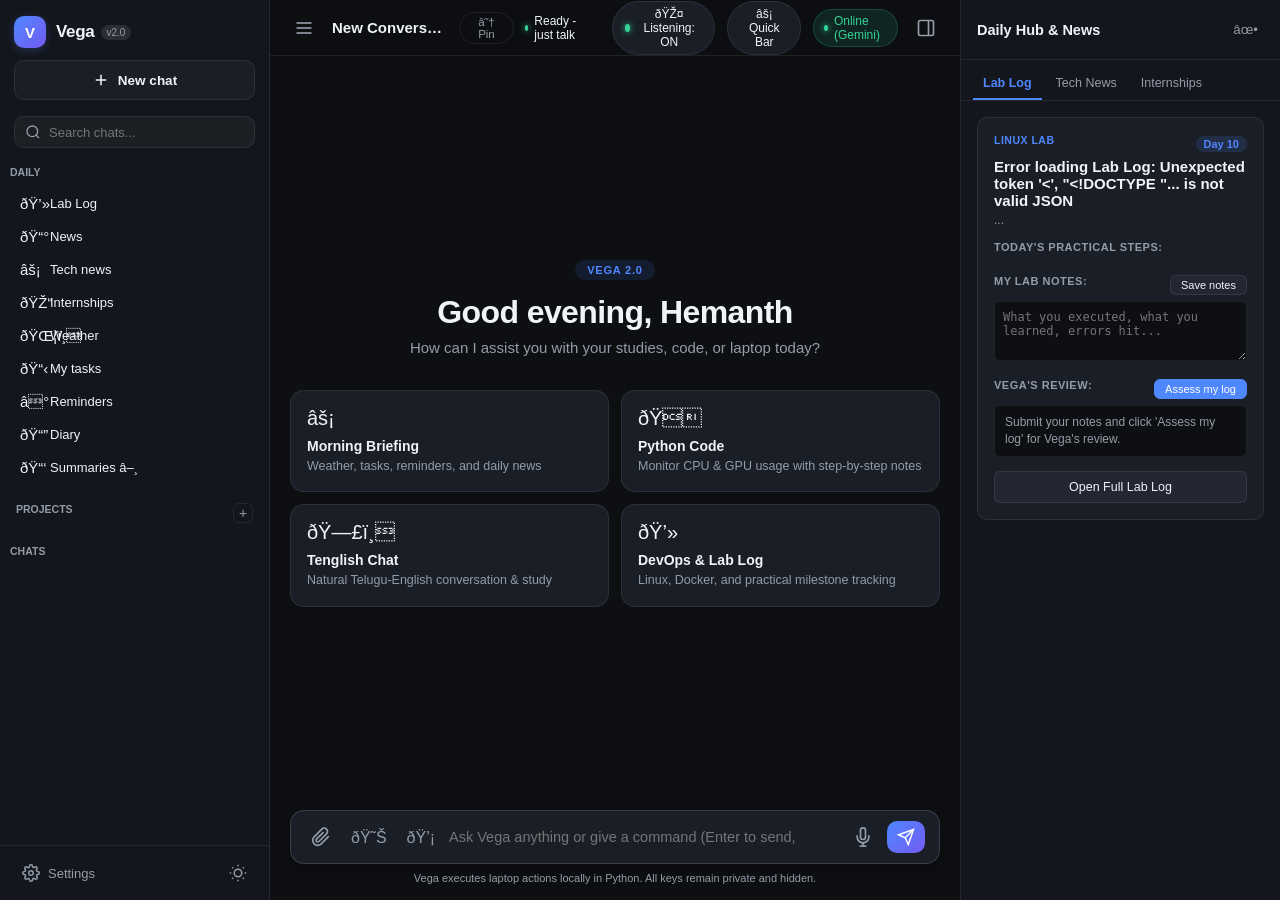
==== commit 31ac3095: "Fix: clear Edge cache + add cache-disable flags + selftest endpoint + selftest button" ====
--- a/web/index.html
+++ b/web/index.html
@@ -42,40 +42,40 @@
       <div class="sidebar-section">
         <div class="section-title">DAILY</div>
         <div class="daily-item" id="daily-lablog" title="Open Lab Log milestone and tasks">
-          <span class="daily-icon">💻</span>
+          <span class="daily-icon">ðŸ’»</span>
           <span>Lab Log</span>
         </div>
         <div class="daily-item" id="daily-news" title="Top headlines">
-          <span class="daily-icon">📰</span>
+          <span class="daily-icon">ðŸ“°</span>
           <span>News</span>
         </div>
         <div class="daily-item" id="daily-tech" title="Tech and AI news">
-          <span class="daily-icon">⚡</span>
+          <span class="daily-icon">âš¡</span>
           <span>Tech news</span>
         </div>
         <div class="daily-item" id="daily-internships" title="DevOps and Cloud internships">
-          <span class="daily-icon">🎓</span>
+          <span class="daily-icon">ðŸŽ“</span>
           <span>Internships</span>
         </div>
         <div class="daily-item" id="daily-weather" title="Live weather in Chennai">
-          <span class="daily-icon">🌦️</span>
+          <span class="daily-icon">ðŸŒ¦ï¸</span>
           <span>Weather</span>
         </div>
         <div class="daily-item" id="daily-tasks" title="My to-do tasks">
-          <span class="daily-icon">📋</span>
+          <span class="daily-icon">ðŸ“‹</span>
           <span>My tasks</span>
         </div>
         <div class="daily-item" id="daily-reminders" title="My reminders">
-          <span class="daily-icon">⏰</span>
+          <span class="daily-icon">â°</span>
           <span>Reminders</span>
         </div>
         <div class="daily-item" id="daily-diary" title="Personal daily diary">
-          <span class="daily-icon">📔</span>
+          <span class="daily-icon">ðŸ“”</span>
           <span>Diary</span>
         </div>
         <div class="daily-item" id="daily-summaries" title="AI summaries of news, tech, diary, progress">
-          <span class="daily-icon">📑</span>
-          <span>Summaries ▸</span>
+          <span class="daily-icon">ðŸ“‘</span>
+          <span>Summaries â–¸</span>
         </div>
       </div>
 
@@ -136,7 +136,7 @@
             </svg>
           </button>
           <div id="current-chat-title" class="chat-title" title="Click to rename">New Conversation</div>
-          <button id="pin-chat-btn" class="pin-btn" title="Pin / Unpin this chat">☆ Pin</button>
+          <button id="pin-chat-btn" class="pin-btn" title="Pin / Unpin this chat">â˜† Pin</button>
         </div>
 
         <div class="header-right">
@@ -149,12 +149,12 @@
           <!-- Listening ON/OFF Toggle -->
           <button id="listening-toggle-btn" class="badge-toggle-btn on" title="Click to toggle Hey Vega wake listening">
             <span class="mic-dot"></span>
-            <span id="listening-text">🎤 Listening: ON</span>
+            <span id="listening-text">ðŸŽ¤ Listening: ON</span>
           </button>
 
           <!-- Floating Quick Bar Toggle -->
           <button id="top-quickbar-btn" class="badge-toggle-btn" title="Floating Quick Bar (Ctrl+Shift+V)">
-            <span>⚡ Quick Bar</span>
+            <span>âš¡ Quick Bar</span>
           </button>
 
           <!-- Real Gemini / Ollama Brain Badge -->
@@ -182,22 +182,22 @@
           <p class="welcome-sub">How can I assist you with your studies, code, or laptop today?</p>
           <div class="suggestion-grid">
             <div class="card" id="card-briefing">
-              <div class="card-icon">⚡</div>
+              <div class="card-icon">âš¡</div>
               <div class="card-title">Morning Briefing</div>
               <div class="card-desc">Weather, tasks, reminders, and daily news</div>
             </div>
             <div class="card" id="card-python">
-              <div class="card-icon">🐍</div>
+              <div class="card-icon">ðŸ</div>
               <div class="card-title">Python Code</div>
               <div class="card-desc">Monitor CPU & GPU usage with step-by-step notes</div>
             </div>
             <div class="card" id="card-tenglish">
-              <div class="card-icon">🗣️</div>
+              <div class="card-icon">ðŸ—£ï¸</div>
               <div class="card-title">Tenglish Chat</div>
               <div class="card-desc">Natural Telugu-English conversation & study</div>
             </div>
             <div class="card" id="card-lablog">
-              <div class="card-icon">💻</div>
+              <div class="card-icon">ðŸ’»</div>
               <div class="card-title">DevOps & Lab Log</div>
               <div class="card-desc">Linux, Docker, and practical milestone tracking</div>
             </div>
@@ -213,9 +213,9 @@
         <!-- Attached Files Pill Preview -->
         <div id="attachment-preview" class="hidden">
           <div class="attachment-pill">
-            <span class="file-icon">📄</span>
+            <span class="file-icon">ðŸ“„</span>
             <span id="attachment-filename">document.txt</span>
-            <button id="remove-attachment-btn" title="Remove file">✕</button>
+            <button id="remove-attachment-btn" title="Remove file">âœ•</button>
           </div>
         </div>
 
@@ -239,10 +239,10 @@
           </button>
 
           <!-- Emoji Picker Button -->
-          <button id="emoji-btn" class="input-tool-btn" title="Emoji (Ctrl + .)">😊</button>
+          <button id="emoji-btn" class="input-tool-btn" title="Emoji (Ctrl + .)">ðŸ˜Š</button>
 
           <!-- Prompts Library Button -->
-          <button id="prompts-btn" class="input-tool-btn" title="Prompt Library">💡</button>
+          <button id="prompts-btn" class="input-tool-btn" title="Prompt Library">ðŸ’¡</button>
 
           <!-- Textarea Input -->
           <textarea id="prompt-input" rows="1" placeholder="Ask Vega anything or give a command (Enter to send, Shift+Enter for new line)..."></textarea>
@@ -273,7 +273,7 @@
     <aside id="right-panel">
       <div class="panel-header">
         <span class="panel-title">Daily Hub & News</span>
-        <button id="close-panel-btn" class="icon-btn" title="Close Panel">✕</button>
+        <button id="close-panel-btn" class="icon-btn" title="Close Panel">âœ•</button>
       </div>
 
       <div class="panel-tabs">
@@ -352,9 +352,9 @@
   <!-- EMOJI PICKER POPOVER -->
   <div id="emoji-popover" class="popover hidden">
     <div class="emoji-grid">
-      <span>😊</span><span>👍</span><span>❤️</span><span>🔥</span><span>🚀</span>
-      <span>💡</span><span>💻</span><span>🐍</span><span>⚡</span><span>🎉</span>
-      <span>🤔</span><span>✨</span><span>☕</span><span>🙌</span><span>✔️</span>
+      <span>ðŸ˜Š</span><span>ðŸ‘</span><span>â¤ï¸</span><span>ðŸ”¥</span><span>ðŸš€</span>
+      <span>ðŸ’¡</span><span>ðŸ’»</span><span>ðŸ</span><span>âš¡</span><span>ðŸŽ‰</span>
+      <span>ðŸ¤”</span><span>âœ¨</span><span>â˜•</span><span>ðŸ™Œ</span><span>âœ”ï¸</span>
     </div>
   </div>
 
@@ -363,7 +363,7 @@
     <div class="modal-card">
       <div class="modal-header">
         <h2>Vega Settings</h2>
-        <button id="close-settings-btn" class="icon-btn">✕</button>
+        <button id="close-settings-btn" class="icon-btn">âœ•</button>
       </div>
       <div class="modal-body">
         <div class="setting-group">
@@ -431,7 +431,9 @@
           <button id="create-desktop-shortcut-btn" class="modal-action-btn">Create Desktop Shortcut</button>
           <button id="open-diary-folder-btn" class="modal-action-btn">Open Diary Folder</button>
           <button id="open-docs-folder-btn" class="modal-action-btn">Open Documents Folder</button>
-        </div>
+          <button id="run-selftest-btn" class="modal-action-btn" style="background:#1a3a2a;color:#4ade80;border:1px solid #4ade80;">&#x1F9EA; Run Self-Test</button>
+        </div>
+        <div id="selftest-results" style="display:none;margin-top:12px;padding:10px;background:#111;border-radius:6px;font-size:12px;font-family:monospace;max-height:200px;overflow-y:auto;"></div>
       </div>
     </div>
   </div>
@@ -441,7 +443,7 @@
     <div class="modal-card wide-modal">
       <div class="modal-header">
         <h2>Full Lab Log & Roadmap</h2>
-        <button id="close-lablog-modal-btn" class="icon-btn">✕</button>
+        <button id="close-lablog-modal-btn" class="icon-btn">âœ•</button>
       </div>
       <div class="modal-body">
         <div class="track-tab-bar">
@@ -461,7 +463,7 @@
     <div class="modal-card">
       <div class="modal-header">
         <h2>Prompt Library</h2>
-        <button id="close-prompts-modal-btn" class="icon-btn">✕</button>
+        <button id="close-prompts-modal-btn" class="icon-btn">âœ•</button>
       </div>
       <div class="modal-body">
         <div class="prompts-grid">
@@ -491,24 +493,24 @@
     <div class="modal-card">
       <div class="modal-header">
         <h2>AI Summaries</h2>
-        <button id="close-summaries-modal-btn" class="icon-btn">✕</button>
+        <button id="close-summaries-modal-btn" class="icon-btn">âœ•</button>
       </div>
       <div class="modal-body">
         <div class="prompts-grid">
           <div class="prompt-card" id="sum-action-news">
-            <div class="prompt-title">📰 Summarize Today's Top News</div>
+            <div class="prompt-title">ðŸ“° Summarize Today's Top News</div>
             <div class="prompt-desc">India and global headlines summarized concisely.</div>
           </div>
           <div class="prompt-card" id="sum-action-tech">
-            <div class="prompt-title">⚡ Summarize Tech Headlines</div>
+            <div class="prompt-title">âš¡ Summarize Tech Headlines</div>
             <div class="prompt-desc">AI, Linux, Cloud, and computing developments.</div>
           </div>
           <div class="prompt-card" id="sum-action-internships">
-            <div class="prompt-title">🎓 Summarize Internship Openings</div>
+            <div class="prompt-title">ðŸŽ“ Summarize Internship Openings</div>
             <div class="prompt-desc">Latest Cloud & DevOps opportunities.</div>
           </div>
           <div class="prompt-card" id="sum-action-diary">
-            <div class="prompt-title">📔 Summarize Today's Diary</div>
+            <div class="prompt-title">ðŸ“” Summarize Today's Diary</div>
             <div class="prompt-desc">Friendly recap of what was written today.</div>
           </div>
         </div>
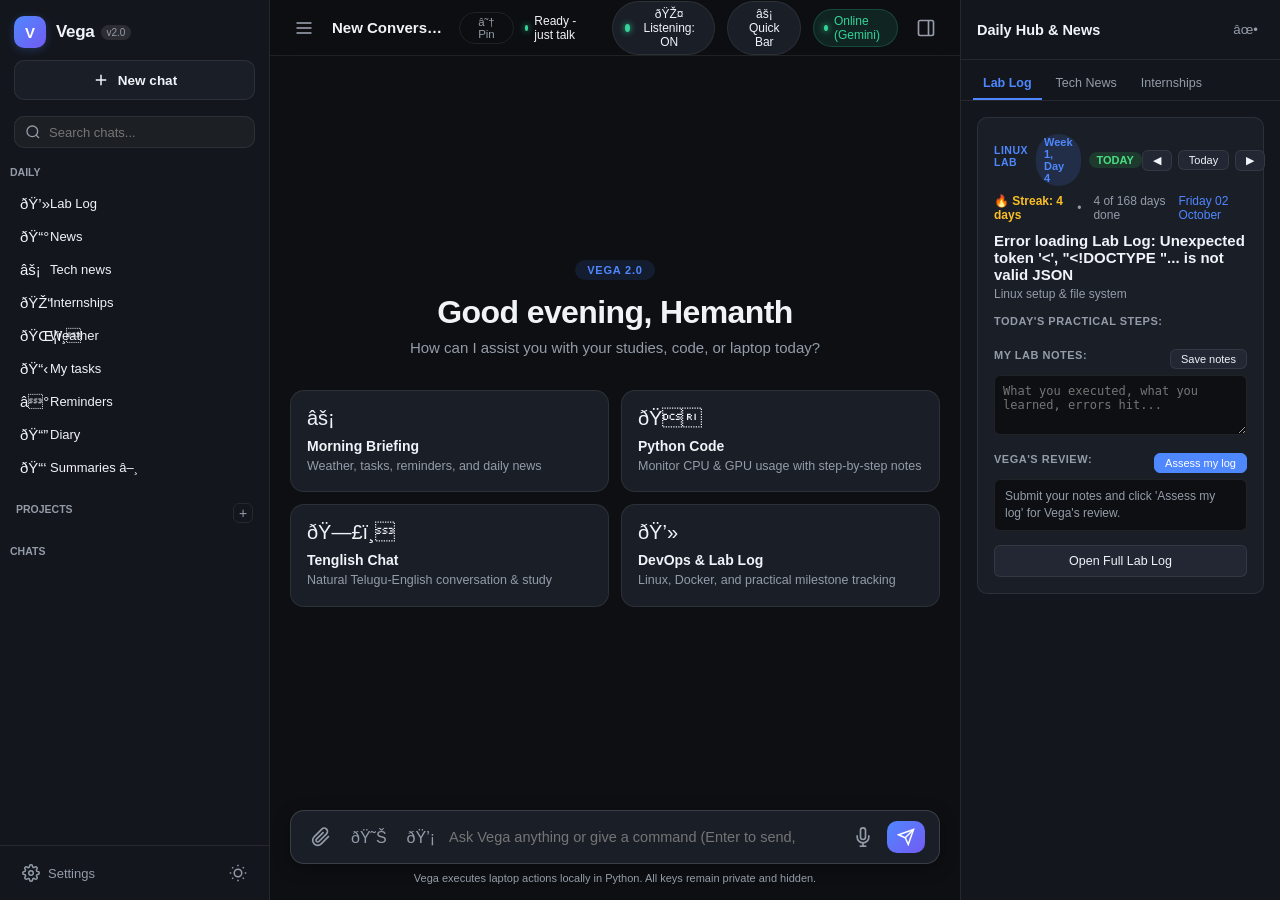
==== commit 58d8c642: "Restore opening lock/PIN, voice commands with diagnosis logging and mic test, and Lab Log with real " ====
--- a/web/index.html
+++ b/web/index.html
@@ -286,12 +286,26 @@
         <!-- TAB 1: LAB LOG -->
         <div id="tab-lablog" class="tab-pane active">
           <div class="card-box">
-            <div class="hub-header-row">
-              <div class="hub-label" id="lablog-track-name">LINUX LAB</div>
-              <div class="hub-day-tag" id="lablog-day-tag">Day 10</div>
-            </div>
-            <div id="hub-task-text" class="hub-task-title">Loading today's milestone...</div>
-            <div id="hub-task-topic" class="hub-task-sub">...</div>
+            <div class="hub-header-row" style="display:flex;align-items:center;justify-content:space-between;margin-bottom:8px;">
+              <div style="display:flex;align-items:center;gap:8px;">
+                <span class="hub-label" id="lablog-track-name">LINUX LAB</span>
+                <span class="hub-day-tag" id="lablog-day-tag">Week 1, Day 4</span>
+                <span id="lablog-status-tag" style="font-size:11px;padding:2px 8px;border-radius:10px;background:#1e3a2f;color:#4ade80;font-weight:600;">TODAY</span>
+              </div>
+              <div class="lablog-nav" style="display:flex;align-items:center;gap:6px;">
+                <button id="lablog-prev-btn" class="mini-btn" title="Previous day">◀</button>
+                <button id="lablog-today-btn" class="mini-btn" title="Go to today's lesson">Today</button>
+                <button id="lablog-next-btn" class="mini-btn" title="Next day">▶</button>
+              </div>
+            </div>
+            <div id="lablog-stats-row" style="display:flex;align-items:center;gap:12px;margin-bottom:10px;font-size:12px;color:var(--text-muted);">
+              <span id="lablog-streak-badge" style="color:#fbbf24;font-weight:600;">🔥 Streak: 4 days</span>
+              <span>•</span>
+              <span id="lablog-progress-text">4 of 168 days done</span>
+              <span id="lablog-date-text" style="margin-left:auto;color:var(--accent);">Friday 02 October</span>
+            </div>
+            <div id="hub-task-text" class="hub-task-title">Files and folders</div>
+            <div id="hub-task-topic" class="hub-task-sub">Linux setup & file system</div>
 
             <!-- Interactive Steps Checklist -->
             <div class="steps-container">
@@ -400,6 +414,17 @@
 
         <div class="setting-row">
           <div>
+            <div class="setting-label">Wake up only for my voice</div>
+            <div class="setting-hint">Only obey Hemanth's voiceprint (reject other voices)</div>
+          </div>
+          <label class="switch">
+            <input type="checkbox" id="wake-only-me-check" checked>
+            <span class="slider"></span>
+          </label>
+        </div>
+
+        <div class="setting-row">
+          <div>
             <div class="setting-label">Google Speech Online</div>
             <div class="setting-hint">Best speech recognition accuracy for Indian English</div>
           </div>
@@ -414,6 +439,22 @@
           <input type="range" id="speech-rate-slider" min="0.8" max="1.5" step="0.1" value="1.0">
         </div>
 
+        <!-- Microphone Diagnostic -->
+        <div class="setting-group" style="background:var(--bg-panel);padding:14px;border-radius:8px;border:1px solid var(--border-color);margin-top:12px;">
+          <div style="display:flex;align-items:center;justify-content:space-between;margin-bottom:6px;">
+            <div>
+              <div class="setting-label">Microphone Diagnostic</div>
+              <div class="setting-hint">Record 3s to test sound level & transcription</div>
+            </div>
+            <button id="test-mic-btn" class="mini-btn accent" style="padding:6px 14px;font-size:12px;">🎤 Test microphone</button>
+          </div>
+          <div id="test-mic-results" style="display:none;margin-top:8px;padding:8px 12px;background:var(--bg-entry);border-radius:6px;font-size:12px;font-family:monospace;">
+            <div id="test-mic-status" style="color:var(--accent);">Recording 3s... speak now!</div>
+            <div id="test-mic-level" style="margin-top:4px;color:var(--text-muted);"></div>
+            <div id="test-mic-heard" style="margin-top:4px;color:#4ade80;"></div>
+          </div>
+        </div>
+
         <div class="setting-divider"></div>
 
         <div class="setting-row">
@@ -431,6 +472,7 @@
           <button id="create-desktop-shortcut-btn" class="modal-action-btn">Create Desktop Shortcut</button>
           <button id="open-diary-folder-btn" class="modal-action-btn">Open Diary Folder</button>
           <button id="open-docs-folder-btn" class="modal-action-btn">Open Documents Folder</button>
+          <button id="lock-vega-btn" class="modal-action-btn" style="background:#2a2333;color:#e8c27a;border:1px solid #e8c27a;">🔒 Lock Vega now</button>
           <button id="run-selftest-btn" class="modal-action-btn" style="background:#1a3a2a;color:#4ade80;border:1px solid #4ade80;">&#x1F9EA; Run Self-Test</button>
         </div>
         <div id="selftest-results" style="display:none;margin-top:12px;padding:10px;background:#111;border-radius:6px;font-size:12px;font-family:monospace;max-height:200px;overflow-y:auto;"></div>
@@ -515,6 +557,19 @@
           </div>
         </div>
       </div>
+  <!-- OPENING PASSWORD / LOCK SCREEN MODAL -->
+  <div id="lock-screen-modal" class="modal-backdrop hidden" style="z-index:99999;background:var(--bg-main,#15191F);display:flex;align-items:center;justify-content:center;">
+    <div class="modal-card" style="max-width:380px;text-align:center;padding:36px 28px;background:var(--bg-main,#15191F);border:none;box-shadow:none;">
+      <div style="font-size:32px;font-weight:700;letter-spacing:1px;color:var(--text-ink,#E6EAF0);margin-bottom:8px;">Vega</div>
+      <div style="font-size:14px;color:var(--text-muted,#8C96A3);margin-bottom:24px;">Locked. Enter your PIN.</div>
+      <div style="margin-bottom:16px;">
+        <input type="password" id="lock-pin-input" maxlength="12" placeholder="••••" autocomplete="off" style="font-size:24px;text-align:center;letter-spacing:8px;padding:10px 14px;border-radius:8px;border:1px solid var(--border-color,#2A313B);background:var(--bg-entry,#1D232B);color:var(--text-ink,#E6EAF0);width:100%;box-sizing:border-box;outline:none;">
+      </div>
+      <button id="lock-unlock-btn" class="modal-action-btn" style="width:100%;padding:12px;font-size:15px;font-weight:600;background:var(--accent,#8AB4F8);color:#15191F;border-radius:8px;border:none;cursor:pointer;margin-bottom:12px;">Unlock</button>
+      <button id="lock-voice-btn" class="modal-action-btn hidden" style="width:100%;padding:10px;font-size:13px;background:var(--bg-panel,#1C2129);color:var(--text-ink,#E6EAF0);border:1px solid var(--border-color,#2A313B);border-radius:8px;cursor:pointer;margin-bottom:8px;">Unlock with my voice</button>
+      <div id="lock-voice-hint" class="hidden" style="font-size:12px;color:var(--text-muted,#8C96A3);margin-bottom:12px;">Or just say “Hey Vega”.</div>
+      <div id="lock-error-msg" style="font-size:13px;color:#F08A7E;min-height:20px;margin-bottom:14px;"></div>
+      <div style="font-size:11px;color:var(--text-muted,#8C96A3);line-height:1.4;">Reminders and your phone link keep working while I'm locked.</div>
     </div>
   </div>
 
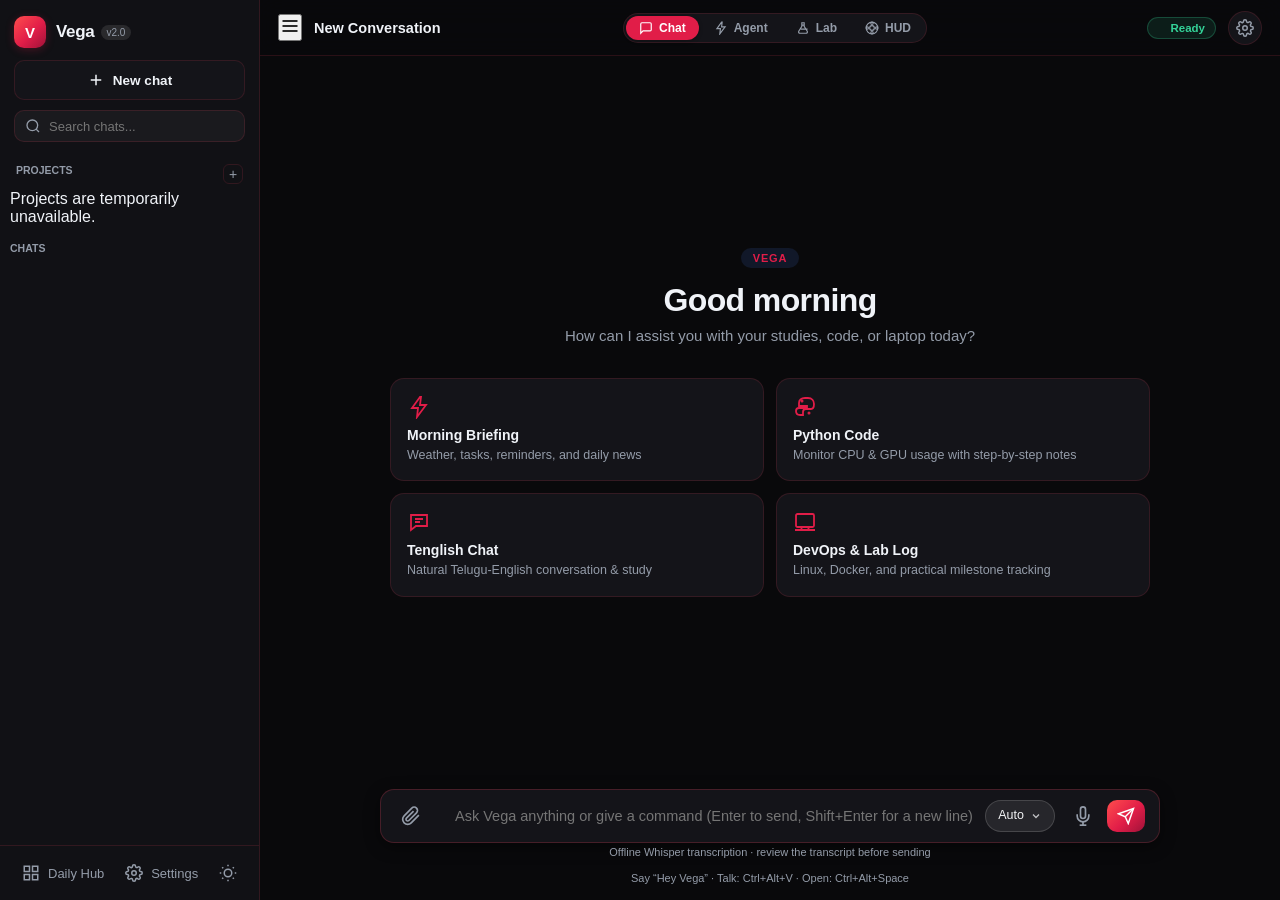
==== commit ca434d9b: "feat: Vega 2.0 - Local-First AI Assistant and Engineering Workspace" ====
--- a/web/index.html
+++ b/web/index.html
@@ -3,9 +3,11 @@
 <head>
   <meta charset="UTF-8">
   <meta name="viewport" content="width=device-width, initial-scale=1.0">
-  <title>Vega 2.0 - Personal AI Assistant</title>
+  <title>Vega</title>
+  <link rel="icon" href="data:,">
   <link rel="stylesheet" href="highlight.css">
   <link rel="stylesheet" href="style.css">
+  <link rel="stylesheet" href="hud.css">
   <script src="marked.min.js"></script>
   <script src="highlight.min.js"></script>
 </head>
@@ -35,49 +37,17 @@
           <circle cx="11" cy="11" r="8"></circle>
           <line x1="21" y1="21" x2="16.65" y2="16.65"></line>
         </svg>
-        <input type="text" id="chat-search" placeholder="Search chats...">
-      </div>
-
-      <!-- DAILY MENU (PRESERVED FROM ORIGINAL APP) -->
-      <div class="sidebar-section">
-        <div class="section-title">DAILY</div>
-        <div class="daily-item" id="daily-lablog" title="Open Lab Log milestone and tasks">
-          <span class="daily-icon">ðŸ’»</span>
-          <span>Lab Log</span>
-        </div>
-        <div class="daily-item" id="daily-news" title="Top headlines">
-          <span class="daily-icon">ðŸ“°</span>
-          <span>News</span>
-        </div>
-        <div class="daily-item" id="daily-tech" title="Tech and AI news">
-          <span class="daily-icon">âš¡</span>
-          <span>Tech news</span>
-        </div>
-        <div class="daily-item" id="daily-internships" title="DevOps and Cloud internships">
-          <span class="daily-icon">ðŸŽ“</span>
-          <span>Internships</span>
-        </div>
-        <div class="daily-item" id="daily-weather" title="Live weather in Chennai">
-          <span class="daily-icon">ðŸŒ¦ï¸</span>
-          <span>Weather</span>
-        </div>
-        <div class="daily-item" id="daily-tasks" title="My to-do tasks">
-          <span class="daily-icon">ðŸ“‹</span>
-          <span>My tasks</span>
-        </div>
-        <div class="daily-item" id="daily-reminders" title="My reminders">
-          <span class="daily-icon">â°</span>
-          <span>Reminders</span>
-        </div>
-        <div class="daily-item" id="daily-diary" title="Personal daily diary">
-          <span class="daily-icon">ðŸ“”</span>
-          <span>Diary</span>
-        </div>
-        <div class="daily-item" id="daily-summaries" title="AI summaries of news, tech, diary, progress">
-          <span class="daily-icon">ðŸ“‘</span>
-          <span>Summaries â–¸</span>
-        </div>
-      </div>
+        <input type="text" id="chat-search" name="vega-chat-filter" value="" placeholder="Search chats..." autocomplete="off" autocapitalize="none" spellcheck="false" aria-label="Search chats">
+      </div>
+
+      <button id="rail-apps-btn" class="rail-btn" title="Daily Hub & Apps">
+        <svg width="18" height="18" viewBox="0 0 24 24" fill="none" stroke="currentColor" stroke-width="2">
+          <rect x="3" y="3" width="7" height="7"></rect>
+          <rect x="14" y="3" width="7" height="7"></rect>
+          <rect x="14" y="14" width="7" height="7"></rect>
+          <rect x="3" y="14" width="7" height="7"></rect>
+        </svg>
+      </button>
 
       <!-- PROJECTS SECTION -->
       <div class="sidebar-section">
@@ -100,6 +70,15 @@
 
       <!-- SIDEBAR FOOTER -->
       <div class="sidebar-footer">
+        <button id="open-apps-hub-btn" class="footer-btn" title="Daily Hub & Apps">
+          <svg width="18" height="18" viewBox="0 0 24 24" fill="none" stroke="currentColor" stroke-width="2">
+            <rect x="3" y="3" width="7" height="7"></rect>
+            <rect x="14" y="3" width="7" height="7"></rect>
+            <rect x="14" y="14" width="7" height="7"></rect>
+            <rect x="3" y="14" width="7" height="7"></rect>
+          </svg>
+          <span>Daily Hub</span>
+        </button>
         <button id="settings-btn" class="footer-btn" title="Settings">
           <svg width="18" height="18" viewBox="0 0 24 24" fill="none" stroke="currentColor" stroke-width="2">
             <circle cx="12" cy="12" r="3"></circle>
@@ -136,68 +115,176 @@
             </svg>
           </button>
           <div id="current-chat-title" class="chat-title" title="Click to rename">New Conversation</div>
-          <button id="pin-chat-btn" class="pin-btn" title="Pin / Unpin this chat">â˜† Pin</button>
+        </div>
+
+        <!-- Center: Sleek Segmented Mode Switch Pill -->
+        <div class="header-center">
+          <div class="mode-switch-group" role="tablist" aria-label="Conversation Mode">
+            <button type="button" id="mode-chat-tab" class="mode-switch-btn active" role="tab" aria-selected="true" title="Standard conversation">
+              <svg width="14" height="14" viewBox="0 0 24 24" fill="none" stroke="currentColor" stroke-width="2"><path d="M21 15a2 2 0 0 1-2 2H7l-4 4V5a2 2 0 0 1 2-2h14a2 2 0 0 1 2 2z"/></svg>
+              <span>Chat</span>
+            </button>
+            <button type="button" id="mode-agent-tab" class="mode-switch-btn" role="tab" aria-selected="false" title="Local agent tasks & tools">
+              <svg width="14" height="14" viewBox="0 0 24 24" fill="none" stroke="currentColor" stroke-width="2"><path d="M13 2 5 13h6l-1 9 9-12h-6l1-8Z"/></svg>
+              <span>Agent</span>
+            </button>
+            <button type="button" id="mode-practice-tab" class="mode-switch-btn" role="tab" aria-selected="false" title="Disposable Linux practice simulator">
+              <svg width="14" height="14" viewBox="0 0 24 24" fill="none" stroke="currentColor" stroke-width="2"><path d="M9 3h6m-5 0v6l-5.3 8.6A2.3 2.3 0 0 0 6.7 21h10.6a2.3 2.3 0 0 0 2-3.4L14 9V3m-5.8 11h11.6M10 7h4"/></svg>
+              <span>Lab</span>
+            </button>
+            <button type="button" id="mode-hud-tab" class="mode-switch-btn" role="tab" aria-selected="false" title="Futuristic Arc Reactor HUD">
+              <svg width="14" height="14" viewBox="0 0 24 24" fill="none" stroke="currentColor" stroke-width="2"><circle cx="12" cy="12" r="10"/><circle cx="12" cy="4" r="2"/><circle cx="12" cy="20" r="2"/><circle cx="4" cy="12" r="2"/><circle cx="20" cy="12" r="2"/><circle cx="12" cy="12" r="4"/></svg>
+              <span>HUD</span>
+            </button>
+          </div>
+          <button type="button" id="agent-toggle-panel-btn" class="agent-panel-toggle-btn hidden" title="Toggle Task History & Providers">
+            <svg width="14" height="14" viewBox="0 0 24 24" fill="none" stroke="currentColor" stroke-width="2"><path d="M9 5H7a2 2 0 0 0-2 2v12a2 2 0 0 0 2 2h10a2 2 0 0 0 2-2V7a2 2 0 0 0-2-2h-2M9 5a2 2 0 0 1 2-2h2a2 2 0 0 1 2 2m-6 0h6m-6 6h6m-6 4h4"/></svg>
+            <span>History & Status</span>
+          </button>
         </div>
 
         <div class="header-right">
-          <!-- Real Status Indicator -->
-          <div id="status-badge" class="badge ready" title="Window active: just talk or type">
+          <!-- Compact Status Indicator Dot -->
+          <div id="status-badge" class="status-compact-pill ready" title="Window active: just talk or type">
             <span class="badge-dot"></span>
-            <span id="status-badge-text">Ready - just talk</span>
-          </div>
-
-          <!-- Listening ON/OFF Toggle -->
-          <button id="listening-toggle-btn" class="badge-toggle-btn on" title="Click to toggle Hey Vega wake listening">
-            <span class="mic-dot"></span>
-            <span id="listening-text">ðŸŽ¤ Listening: ON</span>
-          </button>
-
-          <!-- Floating Quick Bar Toggle -->
-          <button id="top-quickbar-btn" class="badge-toggle-btn" title="Floating Quick Bar (Ctrl+Shift+V)">
-            <span>âš¡ Quick Bar</span>
-          </button>
-
-          <!-- Real Gemini / Ollama Brain Badge -->
-          <div id="model-badge" class="badge online" title="Tested connection status">
-            <span class="badge-dot"></span>
-            <span id="model-badge-text">Online (Gemini)</span>
-          </div>
-
-          <!-- Right Panel Daily Hub Toggle -->
-          <button id="toggle-right-panel-btn" class="icon-btn" title="Daily Hub & News">
-            <svg width="20" height="20" viewBox="0 0 24 24" fill="none" stroke="currentColor" stroke-width="2">
-              <rect x="3" y="3" width="18" height="18" rx="2" ry="2"></rect>
-              <line x1="15" y1="3" x2="15" y2="21"></line>
+            <span id="status-badge-text">Ready</span>
+          </div>
+
+          <!-- Quick Settings Trigger Button -->
+          <button id="quick-settings-btn" class="quick-settings-trigger" title="Quick Settings & Controls">
+            <svg width="18" height="18" viewBox="0 0 24 24" fill="none" stroke="currentColor" stroke-width="2">
+              <circle cx="12" cy="12" r="3"></circle>
+              <path d="M19.4 15a1.65 1.65 0 0 0 .33 1.82l.06.06a2 2 0 0 1 0 2.83 2 2 0 0 1-2.83 0l-.06-.06a1.65 1.65 0 0 0-1.82-.33 1.65 1.65 0 0 0-1 1.51V21a2 2 0 0 1-2 2 2 2 0 0 1-2-2v-.09A1.65 1.65 0 0 0 9 19.4a1.65 1.65 0 0 0-1.82.33l-.06.06a2 2 0 0 1-2.83 0 2 2 0 0 1 0-2.83l.06-.06a1.65 1.65 0 0 0 .33-1.82 1.65 1.65 0 0 0-1.51-1H3a2 2 0 0 1-2-2 2 2 0 0 1 2-2h.09A1.65 1.65 0 0 0 4.6 9a1.65 1.65 0 0 0-.33-1.82l-.06-.06a2 2 0 0 1 0-2.83 2 2 0 0 1 2.83 0l.06.06a1.65 1.65 0 0 0 1.82.33H9a1.65 1.65 0 0 0 1-1.51V3a2 2 0 0 1 2-2 2 2 0 0 1 2 2v.09a1.65 1.65 0 0 0 1 1.51 1.65 1.65 0 0 0 1.82-.33l.06-.06a2 2 0 0 1 2.83 0 2 2 0 0 1 0 2.83l-.06.06a1.65 1.65 0 0 0-.33 1.82V9a1.65 1.65 0 0 0 1.51 1H21a2 2 0 0 1 2 2 2 2 0 0 1-2 2h-.09a1.65 1.65 0 0 0-1.51 1z"></path>
             </svg>
           </button>
+
+          <!-- Quick Settings Popover Menu -->
+          <div id="quick-settings-popover" class="quick-settings-popover hidden">
+            <div class="popover-section-title">SYSTEM & STATUS</div>
+            <!-- Real-Time Workstation Hardware Telemetry Pill -->
+            <div id="telemetry-pill" class="telemetry-pill-row" title="Workstation Hardware & VRAM">
+              <span class="telemetry-label">HARDWARE:</span>
+              <span id="telemetry-pill-text">CPU --% · RAM --G</span>
+            </div>
+
+            <div class="popover-divider"></div>
+            <div class="popover-section-title">VOICE & AUDIO</div>
+            <div class="popover-row">
+              <button id="listening-toggle-btn" class="badge-toggle-btn on" title="Controls microphone listening">
+                <span class="mic-dot"></span>
+                <span id="listening-text">Listening: ON</span>
+              </button>
+              <button id="speaking-toggle-btn" class="badge-toggle-btn on" title="Controls Vega speaking replies">
+                <span class="speak-dot"></span>
+                <span id="speaking-text">Speak: ON</span>
+              </button>
+            </div>
+
+            <div class="popover-divider"></div>
+            <div class="popover-section-title">QUICK ACTIONS</div>
+            <div class="popover-row">
+              <button id="pin-chat-btn" class="popover-action-btn" title="Pin / Unpin this chat">☆ Pin Chat</button>
+              <button id="top-quickbar-btn" class="popover-action-btn" title="Lock Vega now">
+                <svg width="13" height="13" viewBox="0 0 24 24" fill="none" stroke="currentColor" stroke-width="2"><rect x="4" y="10" width="16" height="11" rx="2"/><path d="M8 10V7a4 4 0 0 1 8 0v3M12 14v3"/></svg> Lock
+              </button>
+            </div>
+
+            <div class="popover-divider"></div>
+            <div class="popover-row" style="justify-content: space-between; align-items: center;">
+              <div id="model-badge" class="badge online" title="Tested connection status">
+                <span class="badge-dot"></span>
+                <span id="model-badge-text">Online (Gemini)</span>
+              </div>
+              <button id="toggle-right-panel-btn" class="mini-icon-btn" title="Daily Hub & News Drawer">
+                <svg width="15" height="15" viewBox="0 0 24 24" fill="none" stroke="currentColor" stroke-width="2"><rect x="3" y="3" width="18" height="18" rx="2"></rect><line x1="15" y1="3" x2="15" y2="21"></line></svg>
+              </button>
+            </div>
+          </div>
         </div>
       </header>
+
+      <!-- ARC REACTOR HUD VIEW -->
+      <div id="hud-view">
+        <div class="hud-grid-overlay"></div>
+
+        <!-- Top Panel: Core Telemetry -->
+        <div class="hud-telemetry-panel hud-panel-top">
+          <div>
+            <div class="hud-stat-title">CPU Load</div>
+            <div id="hud-stat-cpu" class="hud-stat-value">--%</div>
+          </div>
+          <div>
+            <div class="hud-stat-title">Memory Allocation</div>
+            <div id="hud-stat-ram" class="hud-stat-value">-- GB</div>
+          </div>
+          <div>
+            <div class="hud-stat-title">NVIDIA VRAM & GPU</div>
+            <div id="hud-stat-vram" class="hud-stat-value highlight">-- MB</div>
+          </div>
+          <div>
+            <div class="hud-stat-title">Active AI Brain</div>
+            <div id="hud-stat-model" class="hud-stat-value">Qwen 2.5 / Gemini</div>
+          </div>
+        </div>
+
+        <!-- Left Panel: Lab Log & Study Hub -->
+        <div class="hud-telemetry-panel hud-panel-left">
+          <div class="hud-stat-title">Curriculum Progress</div>
+          <div id="hud-stat-streak" class="hud-stat-value highlight">DevOps Study Hub</div>
+          <div style="margin-top:8px;" class="hud-stat-title">Status</div>
+          <div class="hud-stat-value">Active & Ready</div>
+        </div>
+
+        <!-- Central Arc Reactor Assembly -->
+        <div class="reactor-assembly">
+          <div class="reactor-ring-outer"></div>
+          <div class="reactor-ring-mid"></div>
+          <div class="reactor-ring-inner"></div>
+          <div id="reactor-core" class="reactor-core" title="Click core to trigger voice listening">
+            <span class="core-label">VEGA</span>
+          </div>
+        </div>
+
+        <!-- Right Panel: Audio & Biometrics -->
+        <div class="hud-telemetry-panel hud-panel-right">
+          <div class="hud-stat-title">Voice Pipeline</div>
+          <div class="hud-stat-value highlight">STT / TTS Online</div>
+          <div style="margin-top:8px;" class="hud-stat-title">Speaker Biometrics</div>
+          <div class="hud-stat-value">Voiceprint Active</div>
+        </div>
+
+        <!-- Bottom Panel: Live Transcript -->
+        <div class="hud-telemetry-panel hud-panel-bottom">
+          <div class="hud-stat-title">Real-Time Voice Stream & Transcript</div>
+          <div id="hud-transcript" class="hud-transcript-text">"Listening for 'Hey Vega' or voice commands..."</div>
+        </div>
+      </div>
 
       <!-- MESSAGES THREAD -->
       <div id="messages-container">
         <!-- WELCOME SCREEN -->
         <div id="welcome-screen">
-          <div class="welcome-badge">VEGA 2.0</div>
-          <h1 id="welcome-heading">Good evening, Hemanth</h1>
+          <div class="welcome-badge">VEGA</div>
+          <h1 id="welcome-heading">Welcome to Vega</h1>
           <p class="welcome-sub">How can I assist you with your studies, code, or laptop today?</p>
           <div class="suggestion-grid">
             <div class="card" id="card-briefing">
-              <div class="card-icon">âš¡</div>
+              <div class="card-icon" aria-hidden="true"><svg viewBox="0 0 24 24"><path d="M13 2 5 13h6l-1 9 9-12h-6l1-8Z"/></svg></div>
               <div class="card-title">Morning Briefing</div>
               <div class="card-desc">Weather, tasks, reminders, and daily news</div>
             </div>
             <div class="card" id="card-python">
-              <div class="card-icon">ðŸ</div>
+              <div class="card-icon" aria-hidden="true"><svg viewBox="0 0 24 24"><path d="M12 3c-4 0-6 2-6 5v3h8v2H6c-2 0-3 1-3 3s1 4 4 4h3v-3c0-2 1-3 3-3h5c2 0 3-2 3-5s-2-6-6-6h-3Z"/><circle cx="9" cy="6" r=".6"/><circle cx="16" cy="18" r=".6"/></svg></div>
               <div class="card-title">Python Code</div>
               <div class="card-desc">Monitor CPU & GPU usage with step-by-step notes</div>
             </div>
             <div class="card" id="card-tenglish">
-              <div class="card-icon">ðŸ—£ï¸</div>
+              <div class="card-icon" aria-hidden="true"><svg viewBox="0 0 24 24"><path d="M4 5h16v11H9l-5 4V5Z"/><path d="M8 9h8M8 12h5"/></svg></div>
               <div class="card-title">Tenglish Chat</div>
               <div class="card-desc">Natural Telugu-English conversation & study</div>
             </div>
             <div class="card" id="card-lablog">
-              <div class="card-icon">ðŸ’»</div>
+              <div class="card-icon" aria-hidden="true"><svg viewBox="0 0 24 24"><rect x="3" y="4" width="18" height="13" rx="1.5"/><path d="M2 20h20M9 17l-1 3m7-3 1 3"/></svg></div>
               <div class="card-title">DevOps & Lab Log</div>
               <div class="card-desc">Linux, Docker, and practical milestone tracking</div>
             </div>
@@ -208,15 +295,248 @@
         <div id="messages-list"></div>
       </div>
 
+      <!-- FULL LAB LOG PAGE (lablog.js) -->
+      <section id="lablog-page" class="hidden">
+        <div class="lab-wrap" id="lab-wrap"></div>
+      </section>
+
+      <!-- AGENT CONVERSATION CANVAS -->
+      <div id="agent-workspace" class="agent-workspace-wrapper hidden">
+      <div id="agent-messages-container" class="agent-canvas-container" aria-label="Agent Conversation">
+        <!-- Agent Welcome Screen (Matches chat welcome screen style) -->
+        <div id="agent-welcome-screen">
+          <h1 id="agent-welcome-heading">What can I help you build today?</h1>
+          <p class="welcome-sub" id="agent-welcome-sub">Autonomous coding, debugging, and DevOps copilot using verified cloud &amp; local models.</p>
+          <div class="suggestion-grid">
+            <div class="card" id="agent-card-coding">
+              <div class="card-icon" aria-hidden="true"><svg viewBox="0 0 24 24"><path d="m16 18 6-6-6-6M8 6l-6 6 6 6"/></svg></div>
+              <div class="card-title">Inspect &amp; Debug Code</div>
+              <div class="card-desc">Analyze functions, find bugs, and explain logic</div>
+            </div>
+            <div class="card" id="agent-card-devops">
+              <div class="card-icon" aria-hidden="true"><svg viewBox="0 0 24 24"><path d="M12 2v4m0 12v4M2 12h4m12 0h4m-3.2-6.8-2.8 2.8m-8 8-2.8 2.8m0-13.6 2.8 2.8m8 8 2.8 2.8"/></svg></div>
+              <div class="card-title">DevOps &amp; Cloud</div>
+              <div class="card-desc">Review Dockerfiles, CI pipelines, and scripts</div>
+            </div>
+            <div class="card" id="agent-card-general">
+              <div class="card-icon" aria-hidden="true"><svg viewBox="0 0 24 24"><circle cx="12" cy="12" r="10"/><path d="M12 16v-4m0-4h.01"/></svg></div>
+              <div class="card-title">Architecture &amp; Advice</div>
+              <div class="card-desc">Design patterns, APIs, and project workflows</div>
+            </div>
+            <div class="card" id="agent-card-practice">
+              <div class="card-icon" aria-hidden="true"><svg viewBox="0 0 24 24"><path d="M9 3h6m-5 0v6l-5.3 8.6A2.3 2.3 0 0 0 6.7 21h10.6a2.3 2.3 0 0 0 2-3.4L14 9V3m-5.8 11h11.6M10 7h4"/></svg></div>
+              <div class="card-title">Practice Terminal</div>
+              <div class="card-desc">Practice shell commands in an isolated simulator</div>
+            </div>
+          </div>
+        </div>
+
+        <!-- Inline Task Results List -->
+        <div id="agent-tasks-list" class="agent-tasks-list"></div>
+
+        <!-- Approval preview panel slot -->
+        <div id="agent-edit-approval" class="agent-edit-approval hidden">
+          <pre id="agent-edit-preview"></pre>
+        </div>
+      </div>
+      </div>
+
+      <!-- COLLAPSIBLE AGENT SIDE PANEL (Task History & Provider Status) -->
+      <aside id="agent-side-panel" class="agent-side-panel hidden" aria-label="Task History & Providers">
+        <div class="agent-side-panel-header">
+          <div class="agent-side-panel-title">
+            <svg width="15" height="15" viewBox="0 0 24 24" fill="none" stroke="currentColor" stroke-width="2"><path d="M9 5H7a2 2 0 0 0-2 2v12a2 2 0 0 0 2 2h10a2 2 0 0 0 2-2V7a2 2 0 0 0-2-2h-2M9 5a2 2 0 0 1 2-2h2a2 2 0 0 1 2 2m-6 0h6m-6 6h6m-6 4h4"/></svg>
+            <span>Task History & Providers</span>
+          </div>
+          <div class="agent-side-panel-actions">
+            <button id="agent-refresh-status" type="button" class="mini-btn" title="Refresh provider status">Refresh</button>
+            <button id="agent-close-panel-btn" type="button" class="icon-btn" title="Close Panel">✕</button>
+          </div>
+        </div>
+        <div class="agent-side-panel-body">
+          <div id="agent-local-status" class="agent-local-status-banner">Checking local providers…</div>
+
+          <div class="agent-panel-section">
+            <div class="agent-sidebar-heading">Recent Tasks</div>
+            <div id="agent-task-history" class="agent-task-history"></div>
+          </div>
+
+          <details class="agent-diag-details" open>
+            <summary>Provider Diagnostics</summary>
+            <div id="agent-provider-list" class="agent-provider-list"></div>
+          </details>
+
+          <details class="agent-diag-details">
+            <summary>Redacted Audit Log</summary>
+            <pre id="agent-audit-output" class="agent-audit-pre">No audit entries yet.</pre>
+          </details>
+        </div>
+      </aside>
+
+      <!-- AGENT TASK COMPOSER -->
+      <div id="agent-composer" class="agent-composer-container hidden">
+        <!-- Pre-flight route status pill & controls toggle -->
+        <div class="agent-route-bar">
+          <div id="agent-route-pill" class="agent-route-pill" title="Current verified route">
+            <span class="route-icon"><svg width="12" height="12" viewBox="0 0 24 24" fill="none" stroke="currentColor" stroke-width="2.2"><polygon points="13 2 3 14 12 14 11 22 21 10 12 10 13 2"/></svg></span>
+            <span id="agent-selected-status">Auto · Local Ollama · qwen2.5:3b · Verified</span>
+          </div>
+          <div class="agent-route-actions">
+            <div id="agent-model-picker-wrap" class="model-picker-wrap">
+              <button type="button" id="agent-model-picker-btn" class="model-picker-pill agent-picker-pill" aria-haspopup="true" aria-expanded="false" title="Switch Agent model">
+                <span id="agent-model-picker-label">Auto</span>
+                <svg class="model-picker-chevron" width="12" height="12" viewBox="0 0 24 24" fill="none" stroke="currentColor" stroke-width="2.5"><polyline points="6 9 12 15 18 9"/></svg>
+              </button>
+              <div id="agent-model-dropdown" class="model-picker-dropdown hidden" role="menu"></div>
+            </div>
+            <button type="button" id="agent-mode-quick-toggle" class="agent-mini-toggle-btn" title="Toggle between Read only and Edit proposal mode">
+              <svg width="13" height="13" viewBox="0 0 24 24" fill="none" stroke="currentColor" stroke-width="2"><path d="M12 20h9M16.5 3.5a2.12 2.12 0 0 1 3 3L7 19l-4 1 1-4Z"/></svg>
+              <span id="agent-mode-quick-label">Mode: Read only</span>
+            </button>
+            <button type="button" id="agent-route-config-btn" class="agent-mini-toggle-btn" title="Configure Agent, Model & Mode">
+              <svg width="13" height="13" viewBox="0 0 24 24" fill="none" stroke="currentColor" stroke-width="2"><circle cx="12" cy="12" r="3"/><path d="M19.4 15a1.65 1.65 0 0 0 .33 1.82l.06.06a2 2 0 0 1 0 2.83 2 2 0 0 1-2.83 0l-.06-.06a1.65 1.65 0 0 0-1.82-.33 1.65 1.65 0 0 0-1 1.51V21a2 2 0 0 1-2 2 2 2 0 0 1-2-2v-.09A1.65 1.65 0 0 0 9 19.4a1.65 1.65 0 0 0-1.82.33l-.06.06a2 2 0 0 1-2.83 0 2 2 0 0 1 0-2.83l.06-.06a1.65 1.65 0 0 0 .33-1.82 1.65 1.65 0 0 0-1.51-1H3a2 2 0 0 1-2-2 2 2 0 0 1 2-2h.09A1.65 1.65 0 0 0 4.6 9a1.65 1.65 0 0 0-.33-1.82l-.06-.06a2 2 0 0 1 0-2.83 2 2 0 0 1 2.83 0l.06.06a1.65 1.65 0 0 0 1.82.33H9a1.65 1.65 0 0 0 1-1.51V3a2 2 0 0 1 2-2 2 2 0 0 1 2 2v.09a1.65 1.65 0 0 0 1 1.51 1.65 1.65 0 0 0 1.82-.33l.06-.06a2 2 0 0 1 2.83 0 2 2 0 0 1 0 2.83l-.06.06a1.65 1.65 0 0 0-.33 1.82V9a1.65 1.65 0 0 0 1.51 1H21a2 2 0 0 1 2 2 2 2 0 0 1-2 2h-.09a1.65 1.65 0 0 0-1.51 1z"/></svg>
+              <span>Route</span>
+            </button>
+            <button type="button" id="agent-browse-files" class="agent-mini-toggle-btn" title="Browse external files outside the project">
+              <svg width="13" height="13" viewBox="0 0 24 24" fill="none" stroke="currentColor" stroke-width="2"><path d="M21.44 11.05l-9.19 9.19a6 6 0 0 1-8.49-8.49l9.19-9.19a4 4 0 0 1 5.66 5.66l-9.2 9.19a2 2 0 0 1-2.83-2.83l8.49-8.48"/></svg>
+              <span>Browse files</span>
+            </button>
+            <input id="agent-attachment-input" type="file" multiple hidden accept=".txt,.md,.markdown,.rst,.py,.js,.mjs,.cjs,.ts,.tsx,.jsx,.json,.jsonl,.yaml,.yml,.toml,.ini,.cfg,.conf,.xml,.html,.htm,.css,.scss,.less,.sql,.sh,.ps1,.bat,.cmd,.log,.csv,.properties,.cs,.cpp,.c,.h,.hpp,.go,.rs,.java,.php,.rb,.swift,.kt,.dockerfile,.svg,.graphql,.proto,.diff,.patch">
+            <details id="agent-source-picker" class="agent-source-dropdown">
+              <summary class="agent-mini-toggle-btn">
+                <svg width="13" height="13" viewBox="0 0 24 24" fill="none" stroke="currentColor" stroke-width="2"><path d="M22 19a2 2 0 0 1-2 2H4a2 2 0 0 1-2-2V5a2 2 0 0 1 2-2h5l2 3h9a2 2 0 0 1 2 2z"/></svg>
+                <span>Vega files <span id="agent-source-summary">(0)</span></span>
+              </summary>
+              <div id="agent-source-list" class="agent-source-list" role="group" aria-label="Optional Vega source files"></div>
+            </details>
+          </div>
+        </div>
+
+        <!-- Collapsible compact route config popover/drawer -->
+        <div id="agent-route-config-panel" class="agent-route-config-panel hidden">
+          <div class="agent-config-grid">
+            <label class="agent-ctrl-label">Routing
+              <select id="agent-provider-mode" aria-label="Provider routing mode">
+                <option value="auto">Auto</option>
+                <option value="local">Local</option>
+                <option value="free_cloud">Free Cloud</option>
+              </select>
+            </label>
+            <label class="agent-ctrl-label">Type
+              <select id="agent-category" aria-label="Agent task type">
+                <option value="general">General</option>
+                <option value="coding">Coding</option>
+                <option value="devops">DevOps</option>
+              </select>
+            </label>
+            <label class="agent-ctrl-label">Agent
+              <select id="agent-tool" aria-label="Manual agent selection"></select>
+            </label>
+            <label class="agent-ctrl-label">Model
+              <select id="agent-model" aria-label="Inference model"></select>
+            </label>
+            <label class="agent-ctrl-label">Mode
+              <select id="agent-mode" aria-label="Read-only or edit proposal">
+                <option value="read_only">Read only</option>
+                <option value="edit">Edit proposal</option>
+              </select>
+            </label>
+            <button id="agent-test-connection" type="button" class="agent-secondary-button agent-ctrl-test">Test</button>
+          </div>
+        </div>
+
+        <!-- External File Attachments Pills Area -->
+        <div id="agent-attachment-container" class="agent-attachment-container">
+          <div id="agent-attachment-list" class="agent-attachment-list"></div>
+          <div id="agent-attachment-status" class="agent-attachment-status"></div>
+          <span id="agent-attachment-summary" class="agent-attachment-summary hidden">No external files attached</span>
+        </div>
+
+        <!-- Input Card (Matches Chat input-card style) -->
+        <div class="input-card agent-input-card">
+          <textarea id="agent-task-prompt" rows="1" maxlength="8000" placeholder="Describe what you want the agent to do... (Enter to start, Shift+Enter for newline)"></textarea>
+          <button id="agent-cancel-btn" type="button" class="agent-icon-btn agent-cancel-btn" title="Cancel current task" disabled>
+            <svg width="16" height="16" viewBox="0 0 24 24" fill="none" stroke="currentColor" stroke-width="2"><circle cx="12" cy="12" r="10"/><line x1="15" y1="9" x2="9" y2="15"/><line x1="9" y1="9" x2="15" y2="15"/></svg>
+          </button>
+          <button id="agent-send-task" type="button" class="agent-primary-send-btn" title="Start agent task">
+            <svg width="16" height="16" viewBox="0 0 24 24" fill="none" stroke="currentColor" stroke-width="2"><line x1="22" y1="2" x2="11" y2="13"/><polygon points="22 2 15 22 11 13 2 9 22 2"/></svg>
+            <span>Start task</span>
+          </button>
+        </div>
+
+        <div class="agent-composer-footer">
+          <div class="agent-composer-status-left">
+            <span id="agent-task-state" class="agent-task-state" role="status" aria-live="polite">Ready to start</span>
+            <button id="agent-inline-test-btn" type="button" class="agent-inline-action-btn hidden" title="Test selected route connection">Test Connection</button>
+          </div>
+          <span id="agent-connection-status" class="agent-connection-hint">Verified local route · Loopback Ollama</span>
+        </div>
+      </div>
+
+      <!-- PRACTICE LAB WORKSPACE (Full Window Mode) -->
+      <div id="practice-workspace" class="practice-workspace-wrapper hidden" aria-label="Practice Lab Terminal">
+        <div class="practice-workspace-inner">
+          <div class="practice-lab-header">
+            <div class="practice-lab-title-group">
+              <span class="practice-lab-badge">DISPOSABLE SIMULATOR</span>
+              <h2>Linux Practice Lab</h2>
+              <span class="practice-lab-sub">Isolated in-memory simulator. Never invokes host tools, shell processes, or Vega data.</span>
+            </div>
+            <div class="practice-lab-nav-actions">
+              <button id="practice-nav-chat" type="button" class="mini-btn">Back to Chat</button>
+              <button id="practice-nav-agent" type="button" class="mini-btn">Back to Agent</button>
+            </div>
+          </div>
+
+          <div class="practice-terminal-container">
+            <div class="practice-lab-terminal-head">
+              <div class="practice-term-cwd-wrap">
+                <span class="term-prompt-user">student@vega-sim</span>:<span id="practice-lab-cwd" class="term-prompt-path">/home/student</span>$
+              </div>
+              <div class="practice-term-badges">
+                <span class="term-badge-sim">SIMULATION</span>
+                <span class="term-badge-safe">SAFE SANDBOX</span>
+              </div>
+            </div>
+
+            <pre id="practice-lab-output" class="practice-lab-output" tabindex="0" role="region" aria-label="Practice terminal output">Type help for supported commands.</pre>
+
+            <form id="practice-lab-form" class="practice-lab-command-row">
+              <span class="term-prompt-char" aria-hidden="true">$</span>
+              <input id="practice-lab-command" type="text" maxlength="500" autocomplete="off" spellcheck="false" placeholder="Type a command (ls, pwd, cat README.txt, dnf search httpd, help)..." aria-label="Simulated command input">
+              <button type="submit" id="practice-lab-run" class="practice-btn-run">Run</button>
+              <button id="practice-lab-reset" type="button" class="practice-btn-reset">Reset</button>
+            </form>
+          </div>
+
+          <div class="practice-help-box">
+            <div class="practice-help-title">Supported Commands (In-Memory Simulator):</div>
+            <div class="practice-help-chips">
+              <code>pwd</code>
+              <code>ls [path]</code>
+              <code>cd [path]</code>
+              <code>mkdir &lt;name&gt;</code>
+              <code>touch &lt;file&gt;</code>
+              <code>cat &lt;file&gt;</code>
+              <code>dnf search &lt;query&gt;</code>
+              <code>dnf info &lt;package&gt;</code>
+              <code>dnf list installed</code>
+              <code>dnf install &lt;package&gt;</code>
+              <code>rpm -qi &lt;package&gt;</code>
+              <code>reset</code>
+              <code>help</code>
+            </div>
+          </div>
+        </div>
+      </div>
+
+
       <!-- INPUT BOX CONTAINER -->
       <div id="input-container">
-        <!-- Attached Files Pill Preview -->
-        <div id="attachment-preview" class="hidden">
-          <div class="attachment-pill">
-            <span class="file-icon">ðŸ“„</span>
-            <span id="attachment-filename">document.txt</span>
-            <button id="remove-attachment-btn" title="Remove file">âœ•</button>
-          </div>
+        <!-- Attached Files Preview Container (Supports multiple screenshots and files) -->
+        <div id="attachment-preview" class="attachment-preview-container hidden">
+          <div id="attachment-pills-list" class="attachment-pills-list"></div>
+          <button id="clear-all-attachments-btn" class="clear-attachments-btn hidden" title="Clear all attachments">Clear all</button>
         </div>
 
         <!-- STOP GENERATING BUTTON -->
@@ -230,22 +550,28 @@
         </div>
 
         <div class="input-card">
-          <!-- Attach File -->
-          <input type="file" id="file-input" style="display: none;" accept=".txt,.py,.json,.csv,.md,.log,.pdf">
-          <button id="attach-btn" title="Attach file (Text, Python, PDF, Notes)">
+          <!-- Attach Files / Screenshots (Multiple files and screenshots supported) -->
+          <input type="file" id="file-input" style="display: none;" multiple>
+          <button id="attach-btn" title="Attach multiple files or screenshots (Ctrl+V to paste screenshots, or drag & drop)">
             <svg width="20" height="20" viewBox="0 0 24 24" fill="none" stroke="currentColor" stroke-width="2">
               <path d="M21.44 11.05l-9.19 9.19a6 6 0 0 1-8.49-8.49l9.19-9.19a4 4 0 0 1 5.66 5.66l-9.2 9.19a2 2 0 0 1-2.83-2.83l8.49-8.48"></path>
             </svg>
           </button>
 
-          <!-- Emoji Picker Button -->
-          <button id="emoji-btn" class="input-tool-btn" title="Emoji (Ctrl + .)">ðŸ˜Š</button>
-
           <!-- Prompts Library Button -->
-          <button id="prompts-btn" class="input-tool-btn" title="Prompt Library">ðŸ’¡</button>
+          <button id="prompts-btn" class="input-tool-btn" title="Prompt library" aria-label="Prompt library"><svg viewBox="0 0 24 24" fill="none" stroke="currentColor" stroke-width="1.8"><path d="M9 18h6m-5 3h4m-5-6a7 7 0 1 1 6 0c-.7.5-1 1.1-1 2h-4c0-.9-.3-1.5-1-2Z"/></svg></button>
 
           <!-- Textarea Input -->
-          <textarea id="prompt-input" rows="1" placeholder="Ask Vega anything or give a command (Enter to send, Shift+Enter for new line)..."></textarea>
+          <textarea id="prompt-input" rows="1" placeholder="Ask Vega anything or give a command (Enter to send, Shift+Enter for a new line)"></textarea>
+
+          <!-- Chat Model Selector Pill (Gemini style) -->
+          <div id="chat-model-picker-wrap" class="model-picker-wrap">
+            <button type="button" id="chat-model-picker-btn" class="model-picker-pill chat-picker-pill" aria-haspopup="true" aria-expanded="false" title="Switch AI model">
+              <span id="chat-model-picker-label">Auto</span>
+              <svg class="model-picker-chevron" width="12" height="12" viewBox="0 0 24 24" fill="none" stroke="currentColor" stroke-width="2.5"><polyline points="6 9 12 15 18 9"/></svg>
+            </button>
+            <div id="chat-model-dropdown" class="model-picker-dropdown hidden" role="menu"></div>
+          </div>
 
           <!-- Mic Button -->
           <button id="mic-btn" title="Click to talk (or press Ctrl+Alt+V from anywhere)">
@@ -265,15 +591,16 @@
             </svg>
           </button>
         </div>
-        <div class="input-caption">Vega executes laptop actions locally in Python. All keys remain private and hidden.</div>
+        <div id="transcription-status" class="transcription-status" role="status" aria-live="polite">Offline Whisper transcription · review the transcript before sending</div>
+        <div class="input-caption">Say “Hey Vega” · Talk: Ctrl+Alt+V · Open: Ctrl+Alt+Space</div>
       </div>
     </main>
 
     <!-- RIGHT PANEL (DAILY HUB & NEWS) -->
-    <aside id="right-panel">
+    <aside id="right-panel" class="collapsed">
       <div class="panel-header">
+        <button id="close-panel-btn" type="button" class="icon-btn" title="Close Panel" aria-label="Close Daily Hub">&times;</button>
         <span class="panel-title">Daily Hub & News</span>
-        <button id="close-panel-btn" class="icon-btn" title="Close Panel">âœ•</button>
       </div>
 
       <div class="panel-tabs">
@@ -299,7 +626,7 @@
               </div>
             </div>
             <div id="lablog-stats-row" style="display:flex;align-items:center;gap:12px;margin-bottom:10px;font-size:12px;color:var(--text-muted);">
-              <span id="lablog-streak-badge" style="color:#fbbf24;font-weight:600;">🔥 Streak: 4 days</span>
+              <span id="lablog-streak-badge" style="color:#fbbf24;font-weight:600;">Streak: 4 days</span>
               <span>•</span>
               <span id="lablog-progress-text">4 of 168 days done</span>
               <span id="lablog-date-text" style="margin-left:auto;color:var(--accent);">Friday 02 October</span>
@@ -363,21 +690,12 @@
     </aside>
   </div>
 
-  <!-- EMOJI PICKER POPOVER -->
-  <div id="emoji-popover" class="popover hidden">
-    <div class="emoji-grid">
-      <span>ðŸ˜Š</span><span>ðŸ‘</span><span>â¤ï¸</span><span>ðŸ”¥</span><span>ðŸš€</span>
-      <span>ðŸ’¡</span><span>ðŸ’»</span><span>ðŸ</span><span>âš¡</span><span>ðŸŽ‰</span>
-      <span>ðŸ¤”</span><span>âœ¨</span><span>â˜•</span><span>ðŸ™Œ</span><span>âœ”ï¸</span>
-    </div>
-  </div>
-
   <!-- SETTINGS MODAL -->
   <div id="settings-modal" class="modal-backdrop hidden">
     <div class="modal-card">
       <div class="modal-header">
         <h2>Vega Settings</h2>
-        <button id="close-settings-btn" class="icon-btn">âœ•</button>
+        <button id="close-settings-btn" class="icon-btn">✕</button>
       </div>
       <div class="modal-body">
         <div class="setting-group">
@@ -387,7 +705,17 @@
             <button class="seg-btn" data-mode="offline">Offline (Local Qwen)</button>
             <button class="seg-btn" data-mode="private">Private Mode</button>
           </div>
-          <div class="setting-hint">Private mode forces all chats to run locally on your GPU without cloud access.</div>
+          <div class="setting-hint">Private mode keeps chat on this laptop. Cloud speech and Telegram are separate settings and can still send data online.</div>
+        </div>
+
+        <div class="setting-group">
+          <label>Agent providers</label>
+          <div class="setting-hint" id="agent-settings-status">Review installation, local connection, and free-use status before sending an agent task.</div>
+          <details class="agent-settings-details">
+            <summary>View all agent statuses</summary>
+            <div id="agent-settings-providers" aria-live="polite"></div>
+          </details>
+          <button id="settings-open-agents" class="mini-btn" type="button">Open Agent workspace</button>
         </div>
 
         <div class="setting-row">
@@ -414,24 +742,43 @@
 
         <div class="setting-row">
           <div>
-            <div class="setting-label">Wake up only for my voice</div>
-            <div class="setting-hint">Only obey Hemanth's voiceprint (reject other voices)</div>
+            <div class="setting-label">Require my voiceprint before waking</div>
+            <div class="setting-hint">Off by default for reliable wake words. Turn on to reject other voices after setting up your voice.</div>
           </div>
           <label class="switch">
-            <input type="checkbox" id="wake-only-me-check" checked>
+            <input type="checkbox" id="wake-only-me-check">
             <span class="slider"></span>
           </label>
         </div>
 
         <div class="setting-row">
           <div>
-            <div class="setting-label">Google Speech Online</div>
-            <div class="setting-hint">Best speech recognition accuracy for Indian English</div>
-          </div>
-          <label class="switch">
-            <input type="checkbox" id="cloud-speech-check" checked>
+            <div class="setting-label">Offline speech recognition</div>
+            <div class="setting-hint">Whisper runs on this PC using CPU int8. Microphone audio is not sent to a speech service.</div>
+          </div>
+          <label class="switch" title="Online transcription is disabled in local-only mode">
+            <input type="checkbox" id="cloud-speech-check" disabled aria-label="Online transcription disabled">
             <span class="slider"></span>
           </label>
+        </div>
+
+        <div class="setting-group">
+          <label for="speech-language-select">Speech language</label>
+          <select id="speech-language-select" class="settings-select">
+            <option value="auto">Auto detect English / Telugu</option>
+            <option value="english">English</option>
+            <option value="telugu">Telugu / Tenglish</option>
+          </select>
+          <div class="setting-hint">Auto and Telugu modes preserve recognized Telugu and English words in the transcript.</div>
+        </div>
+
+        <div class="setting-group">
+          <label for="speech-model-select">Multilingual speech model</label>
+          <select id="speech-model-select" class="settings-select">
+            <option value="small">Small · 464 MiB · faster</option>
+            <option value="medium">Medium · 1.43 GiB · slower</option>
+          </select>
+          <div class="setting-hint">Cached local CPU int8 models only. On 3 synthetic Windows TTS English clips (18 reference words), small and medium each scored 5.6% WER; small ran at 1.23× real time and medium at 3.34×. This tiny synthetic check is not a general accuracy benchmark; Telugu accuracy was not measured.</div>
         </div>
 
         <div class="setting-group">
@@ -446,7 +793,7 @@
               <div class="setting-label">Microphone Diagnostic</div>
               <div class="setting-hint">Record 3s to test sound level & transcription</div>
             </div>
-            <button id="test-mic-btn" class="mini-btn accent" style="padding:6px 14px;font-size:12px;">🎤 Test microphone</button>
+            <button id="test-mic-btn" class="mini-btn accent" style="padding:6px 14px;font-size:12px;">Test microphone</button>
           </div>
           <div id="test-mic-results" style="display:none;margin-top:8px;padding:8px 12px;background:var(--bg-entry);border-radius:6px;font-size:12px;font-family:monospace;">
             <div id="test-mic-status" style="color:var(--accent);">Recording 3s... speak now!</div>
@@ -455,6 +802,75 @@
           </div>
         </div>
 
+        <div class="setting-row">
+          <div>
+            <div class="setting-label">Just talk (no “Hey Vega”) while my window is in front</div>
+            <div class="setting-hint">Off = she only listens after “Hey Vega” (best with TV, videos or people around)</div>
+          </div>
+          <label class="switch">
+            <input type="checkbox" id="direct-toggle-check">
+            <span class="slider"></span>
+          </label>
+        </div>
+
+        <div class="setting-group settings-box">
+          <div class="setting-label">PIN and lock</div>
+          <div class="setting-hint">Vega asks for your PIN when she starts and locks herself after no use. Say “Hey Vega” to unlock with your voice.</div>
+          <div class="inline-row">
+            <button id="voice-setup-btn" class="mini-btn"><svg width="15" height="15" viewBox="0 0 24 24" aria-hidden="true" fill="none" stroke="currentColor" stroke-width="1.8" stroke-linecap="round" stroke-linejoin="round"><rect x="9" y="2" width="6" height="12" rx="3"/><path d="M5 10a7 7 0 0 0 14 0M12 17v5m-4 0h8"/></svg> Set up voice unlock</button>
+          </div>
+          <div id="voice-setup-msg" class="setting-hint"></div>
+          <div class="inline-row">
+            <input type="password" id="pin-old" maxlength="12" placeholder="Current PIN" autocomplete="off">
+            <input type="password" id="pin-new" maxlength="12" placeholder="New PIN" autocomplete="off">
+            <input type="password" id="pin-new2" maxlength="12" placeholder="New PIN again" autocomplete="off">
+            <button id="pin-save-btn" class="mini-btn accent">Change PIN</button>
+          </div>
+          <div class="inline-row">
+            <span>Lock after</span>
+            <select id="lock-minutes-select">
+              <option value="0">never (only when she starts)</option>
+              <option value="15">15 minutes</option>
+              <option value="30">30 minutes</option>
+              <option value="60">1 hour</option>
+              <option value="120">2 hours</option>
+            </select>
+            <span>without use</span>
+          </div>
+          <div id="pin-msg" class="setting-hint"></div>
+        </div>
+
+        <div class="setting-group settings-box">
+          <div class="setting-label">Keys <span class="setting-hint">(saved only in the .env file on this laptop, never shown again)</span></div>
+          <div class="inline-row">
+            <input type="password" id="gemini-key-input" placeholder="Paste a new Gemini API key" autocomplete="off">
+            <button id="gemini-key-save" class="mini-btn accent">Save</button>
+          </div>
+          <div id="gemini-key-status" class="setting-hint"></div>
+          <div class="inline-row">
+            <input type="password" id="telegram-token-input" placeholder="Paste a new Telegram bot token" autocomplete="off">
+            <button id="telegram-token-save" class="mini-btn accent">Save</button>
+          </div>
+          <div id="telegram-key-status" class="setting-hint"></div>
+        </div>
+
+        <div class="setting-group settings-box">
+          <div class="setting-label">Backup free brains <span class="setting-hint">(used when Gemini is busy or out of free messages, before the laptop model)</span></div>
+          <div class="setting-hint">Each is free with no card. Sign up on their site, make an API key, paste it here. Free plans may use your chats to improve their models; turn on Private mode to keep everything on the laptop.</div>
+          <div class="inline-row"><input type="password" id="groq-key-input" placeholder="Groq key (console.groq.com)" autocomplete="off"><button id="groq-key-save" class="mini-btn accent">Save</button></div>
+          <div id="groq-key-status" class="setting-hint"></div>
+          <div class="inline-row"><input type="password" id="cerebras-key-input" placeholder="Cerebras key (cloud.cerebras.ai)" autocomplete="off"><button id="cerebras-key-save" class="mini-btn accent">Save</button></div>
+          <div id="cerebras-key-status" class="setting-hint"></div>
+          <div class="inline-row"><input type="password" id="openrouter-key-input" placeholder="OpenRouter key (openrouter.ai)" autocomplete="off"><button id="openrouter-key-save" class="mini-btn accent">Save</button></div>
+          <div id="openrouter-key-status" class="setting-hint"></div>
+          <div class="inline-row"><input type="password" id="mistral-key-input" placeholder="Mistral key (console.mistral.ai)" autocomplete="off"><button id="mistral-key-save" class="mini-btn accent">Save</button></div>
+          <div id="mistral-key-status" class="setting-hint"></div>
+          <div class="inline-row"><input type="password" id="nvidia-key-input" placeholder="NVIDIA key (build.nvidia.com, phone check)" autocomplete="off"><button id="nvidia-key-save" class="mini-btn accent">Save</button></div>
+          <div id="nvidia-key-status" class="setting-hint"></div>
+          <div class="inline-row"><button id="brains-refresh" class="mini-btn">Which brains are ready?</button></div>
+          <div id="brains-list" class="setting-hint"></div>
+        </div>
+
         <div class="setting-divider"></div>
 
         <div class="setting-row">
@@ -472,8 +888,10 @@
           <button id="create-desktop-shortcut-btn" class="modal-action-btn">Create Desktop Shortcut</button>
           <button id="open-diary-folder-btn" class="modal-action-btn">Open Diary Folder</button>
           <button id="open-docs-folder-btn" class="modal-action-btn">Open Documents Folder</button>
-          <button id="lock-vega-btn" class="modal-action-btn" style="background:#2a2333;color:#e8c27a;border:1px solid #e8c27a;">🔒 Lock Vega now</button>
-          <button id="run-selftest-btn" class="modal-action-btn" style="background:#1a3a2a;color:#4ade80;border:1px solid #4ade80;">&#x1F9EA; Run Self-Test</button>
+          <button id="lock-vega-btn" class="modal-action-btn" style="background:#2a2333;color:#e8c27a;border:1px solid #e8c27a;"><svg width="15" height="15" viewBox="0 0 24 24" aria-hidden="true" fill="none" stroke="currentColor" stroke-width="1.8" stroke-linecap="round" stroke-linejoin="round"><rect x="4" y="10" width="16" height="11" rx="2"/><path d="M8 10V7a4 4 0 0 1 8 0v3M12 14v3"/></svg> Lock Vega now</button>
+          <button id="run-selftest-btn" class="modal-action-btn" style="background:#1a3a2a;color:#4ade80;border:1px solid #4ade80;">Check everything</button>
+          <button id="open-vega-folder-btn" class="modal-action-btn">Open Vega folder</button>
+          <button id="quit-vega-btn" class="modal-action-btn" style="background:#3a1a1a;color:#f87171;border:1px solid #f87171;">Quit Vega</button>
         </div>
         <div id="selftest-results" style="display:none;margin-top:12px;padding:10px;background:#111;border-radius:6px;font-size:12px;font-family:monospace;max-height:200px;overflow-y:auto;"></div>
       </div>
@@ -485,7 +903,7 @@
     <div class="modal-card wide-modal">
       <div class="modal-header">
         <h2>Full Lab Log & Roadmap</h2>
-        <button id="close-lablog-modal-btn" class="icon-btn">âœ•</button>
+        <button id="close-lablog-modal-btn" class="icon-btn">✕</button>
       </div>
       <div class="modal-body">
         <div class="track-tab-bar">
@@ -505,7 +923,7 @@
     <div class="modal-card">
       <div class="modal-header">
         <h2>Prompt Library</h2>
-        <button id="close-prompts-modal-btn" class="icon-btn">âœ•</button>
+        <button id="close-prompts-modal-btn" class="icon-btn">✕</button>
       </div>
       <div class="modal-body">
         <div class="prompts-grid">
@@ -530,34 +948,128 @@
     </div>
   </div>
 
+  <!-- APPS & DAILY HUB MODAL -->
+  <div id="daily-hub-modal" class="modal-backdrop hidden">
+    <div class="modal-card" style="max-width: 660px;">
+      <div class="modal-header">
+        <h2>Apps & Daily Hub</h2>
+        <button id="close-daily-hub-btn" class="icon-btn" title="Close">✕</button>
+      </div>
+      <div class="modal-body">
+        <div class="daily-hub-grid">
+          <div class="daily-hub-card" id="daily-lablog" title="Open Lab Log milestone and tasks">
+            <span class="daily-icon" aria-hidden="true"><svg viewBox="0 0 24 24"><rect x="3" y="4" width="18" height="13" rx="1.5"/><path d="M2 20h20M9 17l-1 3m7-3 1 3"/></svg></span>
+            <div class="daily-hub-info">
+              <span class="daily-hub-name">Lab Log</span>
+              <span class="daily-hub-desc">Curriculum progress & daily milestones</span>
+            </div>
+          </div>
+          <div class="daily-hub-card" id="daily-agent-tasks" title="Start a separate local-only agent task">
+            <span class="daily-icon" aria-hidden="true"><svg viewBox="0 0 24 24"><path d="M9 4a3 3 0 0 0-5 2.2 3.2 3.2 0 0 0 0 5.6A3 3 0 0 0 9 18V4Zm6 0a3 3 0 0 1 5 2.2 3.2 3.2 0 0 1 0 5.6A3 3 0 0 1 15 18V4ZM9 8h6m-6 4h6m-6 4h6"/></svg></span>
+            <div class="daily-hub-info">
+              <span class="daily-hub-name">Agent Tasks</span>
+              <span class="daily-hub-desc">Autonomous local & cloud agent tasks</span>
+            </div>
+          </div>
+          <div class="daily-hub-card" id="daily-practice-lab" title="Practice commands in an isolated simulator">
+            <span class="daily-icon" aria-hidden="true"><svg viewBox="0 0 24 24"><path d="M9 3h6m-5 0v6l-5.3 8.6A2.3 2.3 0 0 0 6.7 21h10.6a2.3 2.3 0 0 0 2-3.4L14 9V3m-5.8 11h11.6M10 7h4"/></svg></span>
+            <div class="daily-hub-info">
+              <span class="daily-hub-name">Practice Lab</span>
+              <span class="daily-hub-desc">Safe in-memory Linux simulator</span>
+            </div>
+          </div>
+          <div class="daily-hub-card" id="daily-news" title="Top headlines">
+            <span class="daily-icon" aria-hidden="true"><svg viewBox="0 0 24 24"><path d="M4 5h16v15H4zM8 9h8M8 13h8M8 17h5"/></svg></span>
+            <div class="daily-hub-info">
+              <span class="daily-hub-name">Top News</span>
+              <span class="daily-hub-desc">India and global headlines</span>
+            </div>
+          </div>
+          <div class="daily-hub-card" id="daily-tech" title="Tech and AI news">
+            <span class="daily-icon" aria-hidden="true"><svg viewBox="0 0 24 24"><path d="M13 2 5 13h6l-1 9 9-12h-6l1-8Z"/></svg></span>
+            <div class="daily-hub-info">
+              <span class="daily-hub-name">Tech News</span>
+              <span class="daily-hub-desc">Computing & AI breakthroughs</span>
+            </div>
+          </div>
+          <div class="daily-hub-card" id="daily-internships" title="DevOps and Cloud internships">
+            <span class="daily-icon" aria-hidden="true"><svg viewBox="0 0 24 24"><path d="m2 9 10-5 10 5-10 5L2 9Zm4 2v5c3 3 9 3 12 0v-5m4-2v7"/></svg></span>
+            <div class="daily-hub-info">
+              <span class="daily-hub-name">Internships</span>
+              <span class="daily-hub-desc">Cloud & DevOps career opportunities</span>
+            </div>
+          </div>
+          <div class="daily-hub-card" id="daily-weather" title="Live weather in Chennai">
+            <span class="daily-icon" aria-hidden="true"><svg viewBox="0 0 24 24"><circle cx="8" cy="8" r="3"/><path d="M8 1v2m-7 5h2m10-5-1.5 1.5M5 13a4 4 0 0 1 7.5-1.8A4 4 0 1 1 16 18H6a3 3 0 0 1-1-5Z"/></svg></span>
+            <div class="daily-hub-info">
+              <span class="daily-hub-name">Weather</span>
+              <span class="daily-hub-desc">Live forecast and conditions</span>
+            </div>
+          </div>
+          <div class="daily-hub-card" id="daily-tasks" title="My to-do tasks">
+            <span class="daily-icon" aria-hidden="true"><svg viewBox="0 0 24 24"><path d="M8 4h8m-7-2h6v4H9zM5 4H3v18h18V4h-2M7 11h10M7 15h10M7 19h6"/></svg></span>
+            <div class="daily-hub-info">
+              <span class="daily-hub-name">My Tasks</span>
+              <span class="daily-hub-desc">To-dos & study goals</span>
+            </div>
+          </div>
+          <div class="daily-hub-card" id="daily-reminders" title="My reminders">
+            <span class="daily-icon" aria-hidden="true"><svg viewBox="0 0 24 24"><circle cx="12" cy="13" r="8"/><path d="M12 9v4l3 2M5 3 2 6m17-3 3 3M9 2h6"/></svg></span>
+            <div class="daily-hub-info">
+              <span class="daily-hub-name">Reminders</span>
+              <span class="daily-hub-desc">Timers, alarms & clock events</span>
+            </div>
+          </div>
+          <div class="daily-hub-card" id="daily-diary" title="Personal daily diary">
+            <span class="daily-icon" aria-hidden="true"><svg viewBox="0 0 24 24"><path d="M5 3h15v18H5zM2 3h3v18H2zm7 5h7m-7 4h7m-7 4h5"/></svg></span>
+            <div class="daily-hub-info">
+              <span class="daily-hub-name">Diary</span>
+              <span class="daily-hub-desc">Daily journal & thoughts</span>
+            </div>
+          </div>
+          <div class="daily-hub-card" id="daily-summaries" title="AI summaries of news, tech, diary, progress">
+            <span class="daily-icon" aria-hidden="true"><svg viewBox="0 0 24 24"><path d="M7 3h14v17H7zM3 7v14h14M10 8h8m-8 4h8m-8 4h5"/></svg></span>
+            <div class="daily-hub-info">
+              <span class="daily-hub-name">AI Summaries</span>
+              <span class="daily-hub-desc">Digest of tech, news & notes</span>
+            </div>
+          </div>
+        </div>
+      </div>
+    </div>
+  </div>
+
   <!-- SUMMARIES MODAL -->
   <div id="summaries-modal" class="modal-backdrop hidden">
     <div class="modal-card">
       <div class="modal-header">
         <h2>AI Summaries</h2>
-        <button id="close-summaries-modal-btn" class="icon-btn">âœ•</button>
+        <button id="close-summaries-modal-btn" class="icon-btn">✕</button>
       </div>
       <div class="modal-body">
         <div class="prompts-grid">
           <div class="prompt-card" id="sum-action-news">
-            <div class="prompt-title">ðŸ“° Summarize Today's Top News</div>
+            <div class="prompt-title"><svg width="16" height="16" viewBox="0 0 24 24" aria-hidden="true" fill="none" stroke="currentColor" stroke-width="1.7" stroke-linecap="round" stroke-linejoin="round"><path d="M5 4h14v17H5zM8 8h8m-8 4h8m-8 4h5"/><path d="M3 7v14"/></svg> Summarize Today's Top News</div>
             <div class="prompt-desc">India and global headlines summarized concisely.</div>
           </div>
           <div class="prompt-card" id="sum-action-tech">
-            <div class="prompt-title">âš¡ Summarize Tech Headlines</div>
+            <div class="prompt-title"><svg width="16" height="16" viewBox="0 0 24 24" aria-hidden="true" fill="none" stroke="currentColor" stroke-width="1.7" stroke-linecap="round" stroke-linejoin="round"><path d="M13 2 5 13h6l-1 9 9-12h-6l1-8Z"/></svg> Summarize Tech Headlines</div>
             <div class="prompt-desc">AI, Linux, Cloud, and computing developments.</div>
           </div>
           <div class="prompt-card" id="sum-action-internships">
-            <div class="prompt-title">ðŸŽ“ Summarize Internship Openings</div>
+            <div class="prompt-title"><svg width="16" height="16" viewBox="0 0 24 24" aria-hidden="true" fill="none" stroke="currentColor" stroke-width="1.7" stroke-linecap="round" stroke-linejoin="round"><path d="m2 9 10-5 10 5-10 5L2 9Z"/><path d="M6 11v5c3 3 9 3 12 0v-5m4-2v7"/></svg> Summarize Internship Openings</div>
             <div class="prompt-desc">Latest Cloud & DevOps opportunities.</div>
           </div>
           <div class="prompt-card" id="sum-action-diary">
-            <div class="prompt-title">ðŸ“” Summarize Today's Diary</div>
+            <div class="prompt-title"><svg width="16" height="16" viewBox="0 0 24 24" aria-hidden="true" fill="none" stroke="currentColor" stroke-width="1.7" stroke-linecap="round" stroke-linejoin="round"><path d="M5 3h15v18H5zM2 3h3v18H2zm7 5h7m-7 4h7m-7 4h5"/></svg> Summarize Today's Diary</div>
             <div class="prompt-desc">Friendly recap of what was written today.</div>
           </div>
         </div>
       </div>
-  <!-- OPENING PASSWORD / LOCK SCREEN MODAL -->
+    </div>
+  </div>
+
+  <!-- OPENING PASSWORD / LOCK SCREEN MODAL (it was stuck inside the hidden Summaries popup, so it never showed) -->
   <div id="lock-screen-modal" class="modal-backdrop hidden" style="z-index:99999;background:var(--bg-main,#15191F);display:flex;align-items:center;justify-content:center;">
     <div class="modal-card" style="max-width:380px;text-align:center;padding:36px 28px;background:var(--bg-main,#15191F);border:none;box-shadow:none;">
       <div style="font-size:32px;font-weight:700;letter-spacing:1px;color:var(--text-ink,#E6EAF0);margin-bottom:8px;">Vega</div>
@@ -568,11 +1080,18 @@
       <button id="lock-unlock-btn" class="modal-action-btn" style="width:100%;padding:12px;font-size:15px;font-weight:600;background:var(--accent,#8AB4F8);color:#15191F;border-radius:8px;border:none;cursor:pointer;margin-bottom:12px;">Unlock</button>
       <button id="lock-voice-btn" class="modal-action-btn hidden" style="width:100%;padding:10px;font-size:13px;background:var(--bg-panel,#1C2129);color:var(--text-ink,#E6EAF0);border:1px solid var(--border-color,#2A313B);border-radius:8px;cursor:pointer;margin-bottom:8px;">Unlock with my voice</button>
       <div id="lock-voice-hint" class="hidden" style="font-size:12px;color:var(--text-muted,#8C96A3);margin-bottom:12px;">Or just say “Hey Vega”.</div>
+      <div id="lock-voice-off" class="hidden" style="font-size:12px;color:#FBBF24;margin-bottom:12px;line-height:1.4;"></div>
       <div id="lock-error-msg" style="font-size:13px;color:#F08A7E;min-height:20px;margin-bottom:14px;"></div>
       <div style="font-size:11px;color:var(--text-muted,#8C96A3);line-height:1.4;">Reminders and your phone link keep working while I'm locked.</div>
     </div>
   </div>
 
+  <script src="api_client.js"></script>
+  <script src="lablog.js"></script>
+  <script>window.VegaFrontendVersion = "__VEGA_BUILD_VERSION__";</script>
+  <script src="settings.js"></script>
   <script src="app.js"></script>
+  <script src="agent_lab.js"></script>
+  <script src="hud.js"></script>
 </body>
 </html>
--- a/web/style.css
+++ b/web/style.css
@@ -3,23 +3,27 @@
    =================================================== */
 
 :root {
-  --bg-main: #0d0f12;
-  --bg-sidebar: #13161c;
-  --bg-card: #1a1e27;
-  --bg-input: #1a1e27;
-  --bg-hover: #222733;
-  --border-color: rgba(255, 255, 255, 0.08);
-  --border-light: rgba(255, 255, 255, 0.14);
+  --bg-main: #09090b;
+  --bg-ambient: radial-gradient(circle at 50% 35%, rgba(225, 29, 72, 0.14), rgba(234, 88, 12, 0.05) 45%, transparent 70%);
+  --bg-sidebar: #111115;
+  --bg-card: #141419;
+  --bg-input: #141419;
+  --bg-hover: #1c1c24;
+  --border-color: rgba(244, 63, 94, 0.14);
+  --border-light: rgba(244, 63, 94, 0.22);
   --text-main: #f0f3f8;
   --text-muted: #949ca9;
-  --accent: #4f87ff;
-  --accent-glow: rgba(79, 135, 255, 0.25);
-  --accent-gradient: linear-gradient(135deg, #4f87ff, #735bf2);
+  --accent: #e11d48;
+  --accent-hover: #f43f5e;
+  --accent-glow: rgba(225, 29, 72, 0.25);
+  --accent-gradient: linear-gradient(135deg, #ff4d4d 0%, #e11d48 55%, #9f1239 100%);
+  --sunset-gradient: linear-gradient(135deg, #ff4d4d 0%, #e11d48 55%, #9f1239 100%);
   --online-color: #34d399;
   --offline-color: #fbbf24;
-  --private-color: #a855f7;
-  --code-bg: #16181f;
-  --user-bubble: #232836;
+  --listening-color: #f43f5e;
+  --private-color: #e11d48;
+  --code-bg: #111115;
+  --user-bubble: #1c151c;
   --assistant-bubble: transparent;
   --font-family: -apple-system, BlinkMacSystemFont, "Segoe UI", Roboto, Helvetica, Arial, sans-serif;
   --font-mono: "Consolas", "Courier New", monospace;
@@ -27,25 +31,27 @@
   --radius-md: 10px;
   --radius-lg: 14px;
   --radius-full: 9999px;
-  --shadow-sm: 0 2px 6px rgba(0, 0, 0, 0.2);
-  --shadow-md: 0 4px 16px rgba(0, 0, 0, 0.35);
+  --shadow-sm: 0 2px 6px rgba(0, 0, 0, 0.3);
+  --shadow-md: 0 4px 16px rgba(0, 0, 0, 0.45);
   --transition: all 0.2s cubic-bezier(0.16, 1, 0.3, 1);
 }
 
 body.light-theme {
-  --bg-main: #f8fafc;
-  --bg-sidebar: #f1f5f9;
+  --bg-main: #fcf8f8;
+  --bg-ambient: radial-gradient(circle at 50% 35%, rgba(244, 63, 94, 0.08), rgba(251, 146, 60, 0.04) 45%, transparent 70%);
+  --bg-sidebar: #f8f1f2;
   --bg-card: #ffffff;
   --bg-input: #ffffff;
-  --bg-hover: #e2e8f0;
-  --border-color: rgba(0, 0, 0, 0.08);
-  --border-light: rgba(0, 0, 0, 0.15);
+  --bg-hover: #fae8eb;
+  --border-color: rgba(225, 29, 72, 0.12);
+  --border-light: rgba(225, 29, 72, 0.2);
   --text-main: #0f172a;
   --text-muted: #64748b;
-  --accent: #3b82f6;
-  --accent-glow: rgba(59, 130, 246, 0.15);
-  --code-bg: #f1f5f9;
-  --user-bubble: #e2e8f0;
+  --accent: #e11d48;
+  --accent-hover: #f43f5e;
+  --accent-glow: rgba(225, 29, 72, 0.15);
+  --code-bg: #fdf2f4;
+  --user-bubble: #fae8eb;
   --assistant-bubble: transparent;
 }
 
@@ -55,9 +61,31 @@
   box-sizing: border-box;
 }
 
+/* Custom Minimal Crimson Scrollbar */
+::-webkit-scrollbar {
+  width: 5px;
+  height: 5px;
+}
+::-webkit-scrollbar-track {
+  background: transparent;
+}
+::-webkit-scrollbar-thumb {
+  background: rgba(244, 63, 94, 0.28);
+  border-radius: 4px;
+}
+::-webkit-scrollbar-thumb:hover {
+  background: rgba(244, 63, 94, 0.48);
+}
+* {
+  scrollbar-width: thin;
+  scrollbar-color: rgba(244, 63, 94, 0.28) transparent;
+}
+
 body {
   font-family: var(--font-family);
   background-color: var(--bg-main);
+  background-image: var(--bg-ambient);
+  background-attachment: fixed;
   color: var(--text-main);
   height: 100vh;
   overflow: hidden;
@@ -73,26 +101,105 @@
 }
 
 /* ===================================================
-   LEFT SIDEBAR
+   LEFT SIDEBAR (260px Expanded / 56px Collapsed Rail)
    =================================================== */
 #sidebar {
-  width: 270px;
+  width: 260px;
+  min-width: 260px;
+  max-width: 260px;
   background-color: var(--bg-sidebar);
   border-right: 1px solid var(--border-color);
   display: flex;
   flex-direction: column;
-  transition: transform var(--transition), width var(--transition);
+  transition: width 0.22s cubic-bezier(0.4, 0, 0.2, 1), min-width 0.22s cubic-bezier(0.4, 0, 0.2, 1), max-width 0.22s cubic-bezier(0.4, 0, 0.2, 1);
   z-index: 20;
-}
-
+  overflow: hidden;
+  position: relative;
+}
+
+/* Collapsed Rail State: 56px width, centered icons, no text overlap */
 #sidebar.collapsed {
-  transform: translateX(-100%);
-  width: 0;
-  border-right: none;
+  width: 56px;
+  min-width: 56px;
+  max-width: 56px;
+  transform: none;
+}
+
+#sidebar.collapsed .brand-info,
+#sidebar.collapsed #new-chat-btn span,
+#sidebar.collapsed .search-box input,
+#sidebar.collapsed .sidebar-section,
+#sidebar.collapsed .sidebar-footer button span {
+  display: none !important;
+}
+
+#sidebar.collapsed .sidebar-header {
+  padding: 14px 8px 10px;
+  align-items: center;
+}
+
+#sidebar.collapsed .brand {
+  justify-content: center;
+  width: 100%;
+}
+
+#sidebar.collapsed #new-chat-btn {
+  width: 40px;
+  height: 40px;
+  padding: 0;
+  border-radius: var(--radius-md);
+  justify-content: center;
+  margin: 0 auto;
+}
+
+#sidebar.collapsed .search-box {
+  width: 40px;
+  height: 40px;
+  padding: 0;
+  justify-content: center;
+  margin: 0 auto 6px;
+  cursor: pointer;
+}
+
+.rail-btn {
+  display: none;
+  width: 40px;
+  height: 40px;
+  border-radius: var(--radius-md);
+  background: transparent;
+  border: 1px solid transparent;
+  color: var(--text-muted);
+  align-items: center;
+  justify-content: center;
+  cursor: pointer;
+  transition: var(--transition);
+}
+.rail-btn:hover {
+  background: var(--bg-hover);
+  color: var(--accent);
+}
+#sidebar.collapsed .rail-btn {
+  display: flex;
+  margin: 4px auto 0 auto;
+}
+
+#sidebar.collapsed .sidebar-footer {
+  padding: 12px 8px;
+  flex-direction: column;
+  align-items: center;
+  gap: 8px;
+}
+
+#sidebar.collapsed .sidebar-footer button {
+  width: 40px;
+  height: 40px;
+  padding: 0;
+  justify-content: center;
+  margin: 0 auto;
 }
 
 .sidebar-header {
-  padding: 16px 14px;
+  padding: 16px 14px 10px;
   display: flex;
   flex-direction: column;
   gap: 12px;
@@ -335,6 +442,9 @@
   background-color: var(--bg-main);
 }
 
+/* ===================================================
+   TOP BAR (DECLUTTERED & SLEEK GEMINI-STYLE)
+   =================================================== */
 #chat-header {
   height: 56px;
   border-bottom: 1px solid var(--border-color);
@@ -342,42 +452,262 @@
   align-items: center;
   justify-content: space-between;
   padding: 0 18px;
-  background-color: rgba(13, 15, 18, 0.7);
-  backdrop-filter: blur(12px);
+  background-color: rgba(9, 9, 11, 0.82);
+  backdrop-filter: blur(14px);
   z-index: 10;
-}
-
-.header-left, .header-right {
+  position: relative;
+}
+
+.header-left {
   display: flex;
   align-items: center;
   gap: 12px;
-}
-
-.icon-btn {
-  background: transparent;
-  border: none;
-  color: var(--text-muted);
-  cursor: pointer;
-  padding: 6px;
-  border-radius: var(--radius-sm);
-  display: flex;
-  align-items: center;
-  justify-content: center;
-  transition: var(--transition);
-}
-
-.icon-btn:hover {
-  color: var(--text-main);
-  background-color: var(--bg-hover);
+  min-width: 0;
+  flex: 1;
 }
 
 .chat-title {
   font-weight: 600;
-  font-size: 15px;
-  max-width: 350px;
+  font-size: 14.5px;
+  max-width: 260px;
   overflow: hidden;
   text-overflow: ellipsis;
   white-space: nowrap;
+}
+
+.header-center {
+  display: flex;
+  align-items: center;
+  justify-content: center;
+}
+
+.header-right {
+  display: flex;
+  align-items: center;
+  justify-content: flex-end;
+  gap: 12px;
+  flex: 1;
+  position: relative;
+}
+
+/* Compact Status Dot Pill */
+.status-compact-pill {
+  display: inline-flex;
+  align-items: center;
+  gap: 6px;
+  font-size: 11.5px;
+  font-weight: 600;
+  padding: 4px 10px;
+  border-radius: var(--radius-full);
+  background: rgba(52, 211, 153, 0.1);
+  border: 1px solid rgba(52, 211, 153, 0.25);
+  color: var(--online-color);
+  transition: var(--transition);
+}
+.status-compact-pill.listening,
+.status-compact-pill.thinking {
+  background: rgba(244, 63, 94, 0.14);
+  border-color: rgba(244, 63, 94, 0.35);
+  color: #f43f5e;
+}
+.status-compact-pill.listening .badge-dot,
+.status-compact-pill.thinking .badge-dot {
+  background: #f43f5e;
+  box-shadow: 0 0 8px #f43f5e;
+  animation: pulse-dot 1.2s infinite;
+}
+
+@keyframes pulse-dot {
+  0%, 100% { transform: scale(1); opacity: 1; }
+  50% { transform: scale(1.3); opacity: 0.6; }
+}
+
+/* Quick Settings Trigger & Popover */
+.quick-settings-trigger {
+  width: 34px;
+  height: 34px;
+  border-radius: 50%;
+  background: var(--bg-card);
+  border: 1px solid var(--border-color);
+  color: var(--text-muted);
+  display: flex;
+  align-items: center;
+  justify-content: center;
+  cursor: pointer;
+  transition: var(--transition);
+}
+.quick-settings-trigger:hover {
+  color: var(--accent);
+  border-color: var(--accent);
+  background: var(--bg-hover);
+}
+
+.quick-settings-popover {
+  position: absolute;
+  top: 48px;
+  right: 0;
+  width: 285px;
+  background: #111115;
+  border: 1px solid rgba(244, 63, 94, 0.22);
+  border-radius: var(--radius-md);
+  box-shadow: 0 10px 30px rgba(0, 0, 0, 0.7);
+  backdrop-filter: blur(16px);
+  z-index: 100;
+  padding: 14px;
+  display: flex;
+  flex-direction: column;
+  gap: 8px;
+  animation: fadeInDown 0.15s ease-out;
+}
+.quick-settings-popover.hidden {
+  display: none;
+}
+
+.popover-section-title {
+  font-size: 10px;
+  font-weight: 700;
+  letter-spacing: 0.8px;
+  text-transform: uppercase;
+  color: var(--text-muted);
+}
+
+.popover-row {
+  display: flex;
+  align-items: center;
+  gap: 8px;
+}
+
+.popover-divider {
+  height: 1px;
+  background: var(--border-color);
+  margin: 4px 0;
+}
+
+.popover-action-btn {
+  flex: 1;
+  padding: 7px 10px;
+  font-size: 12px;
+  font-weight: 600;
+  border-radius: var(--radius-sm);
+  background: var(--bg-hover);
+  border: 1px solid var(--border-color);
+  color: var(--text-main);
+  cursor: pointer;
+  display: flex;
+  align-items: center;
+  justify-content: center;
+  gap: 6px;
+  transition: var(--transition);
+}
+.popover-action-btn:hover {
+  border-color: var(--accent);
+  color: var(--accent);
+}
+
+.mini-icon-btn {
+  width: 28px;
+  height: 28px;
+  border-radius: var(--radius-sm);
+  background: var(--bg-hover);
+  border: 1px solid var(--border-color);
+  color: var(--text-muted);
+  display: flex;
+  align-items: center;
+  justify-content: center;
+  cursor: pointer;
+  transition: var(--transition);
+}
+.mini-icon-btn:hover {
+  color: var(--accent);
+  border-color: var(--accent);
+}
+
+.telemetry-pill-row {
+  display: flex;
+  align-items: center;
+  justify-content: space-between;
+  padding: 6px 10px;
+  border-radius: var(--radius-sm);
+  background: rgba(244, 63, 94, 0.08);
+  border: 1px solid rgba(244, 63, 94, 0.2);
+  font-family: var(--font-mono);
+  font-size: 11px;
+  color: #fda4af;
+}
+
+.telemetry-label {
+  font-size: 9.5px;
+  font-weight: 700;
+  letter-spacing: 0.5px;
+  color: var(--text-muted);
+}
+
+/* Daily Hub Modal Grid */
+.daily-hub-grid {
+  display: grid;
+  grid-template-columns: repeat(auto-fill, minmax(260px, 1fr));
+  gap: 12px;
+  max-height: 480px;
+  overflow-y: auto;
+  padding: 4px 2px;
+}
+
+.daily-hub-card {
+  display: flex;
+  align-items: center;
+  gap: 12px;
+  padding: 12px 14px;
+  background: var(--bg-card);
+  border: 1px solid var(--border-color);
+  border-radius: var(--radius-md);
+  cursor: pointer;
+  transition: var(--transition);
+}
+.daily-hub-card:hover {
+  background: var(--bg-hover);
+  border-color: var(--accent);
+  transform: translateY(-2px);
+  box-shadow: 0 4px 14px rgba(225, 29, 72, 0.15);
+}
+
+.daily-hub-card .daily-icon {
+  width: 36px;
+  height: 36px;
+  border-radius: var(--radius-sm);
+  background: rgba(244, 63, 94, 0.12);
+  color: var(--accent);
+  display: flex;
+  align-items: center;
+  justify-content: center;
+  flex-shrink: 0;
+}
+.daily-hub-card .daily-icon svg {
+  width: 20px;
+  height: 20px;
+  stroke: currentColor;
+  stroke-width: 1.8;
+  fill: none;
+}
+
+.daily-hub-info {
+  display: flex;
+  flex-direction: column;
+  gap: 2px;
+  overflow: hidden;
+}
+
+.daily-hub-name {
+  font-size: 13.5px;
+  font-weight: 600;
+  color: var(--text-main);
+}
+
+.daily-hub-desc {
+  font-size: 11.5px;
+  color: var(--text-muted);
+  white-space: nowrap;
+  overflow: hidden;
+  text-overflow: ellipsis;
 }
 
 .badge {
@@ -412,9 +742,9 @@
 .badge.offline .badge-dot { background: var(--offline-color); }
 
 .badge.private {
-  background: rgba(168, 85, 247, 0.12);
+  background: rgba(225, 29, 72, 0.12);
   color: var(--private-color);
-  border-color: rgba(168, 85, 247, 0.2);
+  border-color: rgba(225, 29, 72, 0.2);
 }
 .badge.private .badge-dot { background: var(--private-color); }
 
@@ -490,6 +820,19 @@
 .card-icon {
   font-size: 20px;
   margin-bottom: 8px;
+  display: flex;
+  align-items: center;
+}
+
+.card-icon svg {
+  width: 24px;
+  height: 24px;
+  max-width: 24px;
+  max-height: 24px;
+  stroke: var(--accent);
+  fill: none;
+  stroke-width: 1.8;
+  flex-shrink: 0;
 }
 
 .card-title {
@@ -542,8 +885,9 @@
 }
 
 .message-row.user .message-avatar {
-  background-color: #3b82f6;
-  color: #fff;
+  background: var(--bg-hover);
+  color: var(--text-main);
+  border: 1px solid var(--border-color);
 }
 
 .message-row.assistant .message-avatar {
@@ -892,11 +1236,19 @@
 }
 
 .panel-header {
-  padding: 16px;
-  display: flex;
-  align-items: center;
-  justify-content: space-between;
+  padding: 8px 12px;
+  display: flex;
+  align-items: center;
+  justify-content: flex-start;
+  gap: 8px;
   border-bottom: 1px solid var(--border-color);
+}
+
+.panel-header .icon-btn {
+  flex: 0 0 32px;
+  width: 32px;
+  height: 32px;
+  font-size: 18px;
 }
 
 .panel-title {
@@ -1114,6 +1466,16 @@
 .setting-label {
   font-size: 13.5px;
   font-weight: 500;
+}
+
+#speech-language-select {
+  width: 100%;
+  padding: 8px 10px;
+  color: var(--text-main);
+  background: var(--bg-entry);
+  border: 1px solid var(--border-color);
+  border-radius: var(--radius-sm);
+  font: inherit;
 }
 
 /* TOGGLE SWITCH */
@@ -1237,6 +1599,39 @@
   font-size: 15px;
   width: 20px;
   text-align: center;
+  display: flex;
+  align-items: center;
+  justify-content: center;
+  flex-shrink: 0;
+}
+
+.daily-icon svg {
+  width: 16px;
+  height: 16px;
+  fill: none !important;
+  stroke: var(--text-muted);
+  stroke-width: 1.8;
+  stroke-linecap: round;
+  stroke-linejoin: round;
+  flex-shrink: 0;
+}
+
+.daily-icon svg * {
+  fill: none !important;
+  stroke: inherit;
+}
+
+.daily-item:hover .daily-icon svg {
+  stroke: var(--text-main);
+}
+
+.daily-item.active {
+  background-color: var(--bg-hover);
+  color: var(--text-main);
+}
+
+.daily-item.active .daily-icon svg {
+  stroke: var(--accent);
 }
 
 /* Header Action Buttons & Badges */
@@ -1260,7 +1655,8 @@
   border-color: var(--border-light);
 }
 
-.badge-toggle-btn.on .mic-dot {
+.badge-toggle-btn.on .mic-dot,
+.badge-toggle-btn.on .speak-dot {
   width: 8px;
   height: 8px;
   border-radius: 50%;
@@ -1268,7 +1664,8 @@
   box-shadow: 0 0 6px var(--online-color);
 }
 
-.badge-toggle-btn.off .mic-dot {
+.badge-toggle-btn.off .mic-dot,
+.badge-toggle-btn.off .speak-dot {
   width: 8px;
   height: 8px;
   border-radius: 50%;
@@ -1339,28 +1736,150 @@
   color: var(--text-main);
 }
 
-/* Attachment Pill */
-#attachment-preview {
+/* Attachment Pills & Multiple Attachments Container */
+.attachment-preview-container {
+  display: flex;
+  align-items: center;
+  justify-content: space-between;
+  gap: 8px;
   margin-bottom: 8px;
+  padding: 6px 10px;
+  background: var(--bg-card);
+  border: 1px dashed var(--border-color);
+  border-radius: var(--radius-md);
+  max-height: 140px;
+  overflow-y: auto;
+}
+
+.attachment-pills-list {
+  display: flex;
+  flex-wrap: wrap;
+  gap: 6px;
+  align-items: center;
+  flex: 1;
 }
 
 .attachment-pill {
   display: inline-flex;
   align-items: center;
-  gap: 8px;
-  background: var(--bg-card);
-  border: 1px solid var(--border-color);
-  padding: 4px 10px;
+  gap: 6px;
+  background: var(--bg-card-hover);
+  border: 1px solid var(--border-color);
+  padding: 4px 8px;
   border-radius: var(--radius-full);
-  font-size: 12px;
-}
-
-.attachment-pill button {
+  font-size: 11.5px;
+  box-shadow: 0 1px 3px rgba(0, 0, 0, 0.15);
+  animation: fadeIn 0.15s ease-out;
+}
+
+.attachment-thumb {
+  width: 24px;
+  height: 24px;
+  border-radius: 4px;
+  object-fit: cover;
+  border: 1px solid var(--border-color);
+}
+
+.attachment-pill .pill-info {
+  display: flex;
+  flex-direction: column;
+  line-height: 1.15;
+}
+
+.attachment-pill .pill-name {
+  max-width: 140px;
+  overflow: hidden;
+  text-overflow: ellipsis;
+  white-space: nowrap;
+  font-weight: 500;
+  color: var(--text-main);
+}
+
+.attachment-pill .pill-size {
+  font-size: 9.5px;
+  color: var(--text-muted);
+}
+
+.attachment-pill .remove-pill-btn {
   background: transparent;
   border: none;
   color: var(--text-muted);
   cursor: pointer;
   font-size: 12px;
+  padding: 0 2px;
+  line-height: 1;
+  border-radius: 50%;
+  transition: var(--transition);
+}
+
+.attachment-pill .remove-pill-btn:hover {
+  color: #ef4444;
+}
+
+.clear-attachments-btn {
+  background: transparent;
+  border: 1px solid var(--border-color);
+  color: var(--text-muted);
+  border-radius: var(--radius-full);
+  padding: 3px 8px;
+  font-size: 11px;
+  cursor: pointer;
+  white-space: nowrap;
+  transition: var(--transition);
+}
+
+.clear-attachments-btn:hover {
+  color: #ef4444;
+  border-color: #ef4444;
+}
+
+/* Chat Message Attachments Preview (Gallery in User Bubble) */
+.msg-attachments-gallery {
+  display: flex;
+  flex-wrap: wrap;
+  gap: 8px;
+  margin-bottom: 8px;
+}
+
+.msg-attachment-img {
+  max-width: 220px;
+  max-height: 160px;
+  border-radius: 8px;
+  border: 1px solid var(--border-color);
+  object-fit: cover;
+  cursor: pointer;
+  transition: transform 0.2s;
+  box-shadow: 0 2px 6px rgba(0, 0, 0, 0.2);
+}
+
+.msg-attachment-img:hover {
+  transform: scale(1.03);
+}
+
+.msg-files-badges {
+  display: flex;
+  flex-wrap: wrap;
+  gap: 6px;
+  margin-bottom: 8px;
+}
+
+.msg-file-badge {
+  display: inline-flex;
+  align-items: center;
+  gap: 6px;
+  background: var(--bg-hover);
+  border: 1px solid var(--border-color);
+  padding: 4px 10px;
+  border-radius: var(--radius-sm);
+  font-size: 11.5px;
+  font-family: var(--font-mono);
+  color: var(--text-main);
+  box-shadow: 0 1px 3px rgba(0, 0, 0, 0.1);
+}
+
+.input-card.drag-over {
+  border-color: var(--accent) !important;
+  box-shadow: 0 0 12px var(--accent-glow) !important;
 }
 
 /* Interactive Steps in Lab Log */
@@ -1686,3 +2205,1464 @@
   background: var(--bg-hover);
   border-color: var(--border-light);
 }
+
+/* ===================================================
+   FIXES: selectable text, notices, Lab Log page, settings
+   =================================================== */
+.message-body, .chat-notice, #lablog-page, textarea, input, .review-box, .news-title { user-select: text; }
+
+.chat-notice {
+  max-width: 820px; margin: 6px auto; padding: 6px 14px; font-size: 12.5px;
+  color: var(--text-muted); text-align: center; white-space: pre-wrap;
+}
+.chat-notice.warn { color: var(--offline-color); }
+
+#lablog-page { flex: 1; overflow-y: auto; padding: 18px 24px 40px; }
+#lablog-page.hidden, #messages-container.hidden, #input-container.hidden { display: none !important; }
+.lab-wrap { max-width: 900px; margin: 0 auto; font-size: 14px; line-height: 1.5; }
+.lab-empty { padding: 40px; color: var(--text-muted); text-align: center; }
+.lab-top, .lab-nav, .lab-btns, .lab-ask-row, .lab-prompt { display: flex; align-items: center; gap: 8px; flex-wrap: wrap; }
+.lab-top { justify-content: space-between; margin-bottom: 14px; }
+.lab-tracks { display: flex; gap: 6px; flex-wrap: wrap; }
+.lab-track {
+  background: var(--bg-card); color: var(--text-main); border: 1px solid var(--border-color);
+  border-radius: var(--radius-full); padding: 5px 14px; cursor: pointer; font-size: 13px;
+}
+.lab-track.active { background: var(--accent); border-color: var(--accent); color: #fff; }
+.lab-status { margin-left: 8px; font-size: 13px; color: var(--text-muted); }
+.lab-status.ok { color: var(--online-color); font-weight: 600; }
+.lab-stats { margin-left: auto; font-size: 12px; color: var(--text-muted); }
+.lab-head { margin-top: 16px; font-size: 12.5px; color: var(--text-muted); }
+.lab-when.today { color: var(--online-color); font-weight: 600; }
+.lab-when.upcoming { color: var(--accent); font-weight: 600; }
+.lab-title { font-size: 22px; margin: 4px 0 2px; }
+.lab-res { font-size: 12.5px; color: var(--text-muted); margin-bottom: 12px; }
+.lab-card {
+  background: var(--bg-card); border: 1px solid var(--border-color); border-radius: var(--radius-md);
+  padding: 12px 14px; margin: 6px 0;
+}
+.lab-step { display: flex; gap: 10px; align-items: flex-start; padding: 5px 0; cursor: pointer; }
+.lab-step input { margin-top: 4px; width: 16px; height: 16px; accent-color: var(--accent); flex-shrink: 0; }
+.lab-step .done { color: var(--text-muted); text-decoration: line-through; }
+.lab-wrap code { font-family: var(--font-mono); background: var(--code-bg); padding: 1px 6px; border-radius: 4px; font-size: 13px; }
+.lab-label { margin-top: 20px; font-weight: 600; font-size: 14px; }
+.lab-muted { color: var(--text-muted); font-size: 12.5px; font-weight: normal; }
+.lab-notes {
+  width: 100%; min-height: 130px; margin-top: 6px; resize: vertical; background: var(--bg-input); color: var(--text-main);
+  border: 1px solid var(--border-color); border-radius: var(--radius-md); padding: 10px 12px; font: inherit;
+}
+.lab-btns { margin-top: 8px; }
+.lab-grow { flex: 1; }
+.lab-review { white-space: pre-wrap; font-size: 13px; }
+.lab-chips { display: flex; gap: 8px; flex-wrap: wrap; margin: 8px 0; }
+.lab-chip {
+  background: var(--bg-card); color: var(--text-main); border: 1px solid var(--border-light);
+  border-radius: var(--radius-full); padding: 6px 14px; cursor: pointer; font-size: 13px;
+}
+.lab-chip:hover, .lab-track:hover { border-color: var(--accent); }
+.lab-chat { max-height: 520px; overflow-y: auto; }
+.lab-q, .lab-a { padding: 6px 0; }
+.lab-q > b, .lab-a > b { font-size: 12px; color: var(--accent); }
+.lab-a .message-body { font-size: 14px; }
+.lab-ask-row input, .settings-box input, .settings-box select {
+  flex: 1; min-width: 120px; background: var(--bg-input); color: var(--text-main); border: 1px solid var(--border-color);
+  border-radius: var(--radius-sm); padding: 8px 10px; font: inherit; font-size: 13px;
+}
+.lab-ask-row { margin-top: 6px; }
+.lab-attach-btn {
+  padding: 6px 10px;
+  font-size: 15px;
+  background: var(--bg-card);
+  color: var(--text-main);
+  border: 1px solid var(--border-color);
+  border-radius: var(--radius-sm);
+  cursor: pointer;
+  display: inline-flex;
+  align-items: center;
+  justify-content: center;
+  transition: var(--transition);
+}
+.lab-attach-btn:hover {
+  border-color: var(--accent);
+  background: var(--bg-hover);
+}
+.lab-attachment-preview {
+  display: flex;
+  align-items: center;
+  justify-content: space-between;
+  gap: 8px;
+  margin-top: 8px;
+  margin-bottom: 4px;
+  padding: 5px 8px;
+  background: var(--bg-card);
+  border: 1px dashed var(--border-color);
+  border-radius: var(--radius-sm);
+  max-height: 110px;
+  overflow-y: auto;
+}
+.lab-attachment-pills {
+  display: flex;
+  flex-wrap: wrap;
+  gap: 6px;
+  align-items: center;
+  flex: 1;
+}
+.lab-topic-name { font-weight: 600; margin-bottom: 4px; }
+.lab-sub { margin-top: 8px; font-size: 12px; color: var(--text-muted); }
+.lab-topic ul { margin: 2px 0 0 20px; }
+.lab-link { color: var(--accent); text-decoration: none; }
+.lab-link:hover { text-decoration: underline; }
+.lab-text { font-size: 13px; }
+.lab-prompt { padding: 3px 0; font-size: 13px; }
+.lab-prompt span { flex: 1; min-width: 200px; }
+.lab-map { display: grid; grid-auto-flow: column; grid-auto-columns: 14px; gap: 3px; margin-top: 8px; overflow-x: auto; padding-bottom: 6px; }
+.lab-cell { appearance: none; padding: 0; flex: 0 0 14px; width: 14px; height: 14px; border-radius: 3px; border: 1px solid var(--border-light); background: var(--bg-card); cursor: pointer; }
+.lab-cell:focus-visible { outline: 2px solid var(--accent); outline-offset: 2px; }
+.lab-cell.done { background: var(--online-color); border-color: var(--online-color); }
+.lab-cell.missed { border-color: #f87171; }
+.lab-cell.cur { background: var(--accent); border-color: var(--accent); }
+
+.settings-box { background: var(--bg-card); padding: 12px 14px; border-radius: var(--radius-md); border: 1px solid var(--border-color); margin-top: 12px; }
+.inline-row { display: flex; gap: 8px; align-items: center; flex-wrap: wrap; margin-top: 8px; font-size: 13px; }
+.settings-box select { flex: 0 1 auto; }
+/* settings were taller than the window and the bottom buttons couldn't be reached */
+.modal-card { max-height: 90vh; display: flex; flex-direction: column; }
+.modal-body { overflow-y: auto; }
+#settings-modal .modal-card { width: 560px; max-width: 94vw; }
+
+.agent-lab-card {
+  width: min(790px, 94vw); max-height: 90vh; overflow: auto; padding: 22px;
+  background: var(--bg-card); color: var(--text-main); border: 1px solid var(--border-color);
+}
+.agent-lab-header { display: flex; align-items: flex-start; justify-content: space-between; gap: 16px; }
+.agent-lab-header h2 { margin: 0 0 5px; font-size: 20px; }
+.agent-local-status { color: var(--text-muted); font-size: 12px; }
+.agent-local-status.is-ready { color: var(--online-color); }
+.agent-selected-status { margin: 8px 0; padding: 10px 12px; border: 1px solid var(--border-color); border-radius: var(--radius-sm); color: var(--text-main); background: var(--bg-main); font-size: 12px; line-height: 1.5; }
+.agent-lab-tabs { display: flex; gap: 8px; border-bottom: 1px solid var(--border-color); margin: 16px 0; }
+.agent-lab-tab, .agent-choice-row button, .agent-action-row button, .practice-lab-command-row button {
+  color: var(--text-main); background: var(--bg-card); border: 1px solid var(--border-color);
+  border-radius: var(--radius-sm); padding: 8px 11px; cursor: pointer;
+}
+.agent-lab-tab.active { color: var(--accent); border-color: var(--accent); }
+.agent-safety-note {
+  margin: 10px 0 15px; padding: 10px 12px; border-radius: var(--radius-sm);
+  color: var(--text-muted); background: var(--bg-main); font-size: 12px; line-height: 1.5;
+}
+.agent-fields { display: grid; grid-template-columns: repeat(3, minmax(0, 1fr)); gap: 10px; }
+.agent-fields label, .agent-task-label { display: flex; flex-direction: column; gap: 6px; font-size: 12px; color: var(--text-muted); }
+.agent-fields select, #agent-task-prompt, #practice-lab-command {
+  min-width: 0; color: var(--text-main); background: var(--bg-main); border: 1px solid var(--border-color);
+  border-radius: var(--radius-sm); padding: 9px; font: inherit;
+}
+.agent-choice-row, .agent-action-row { display: flex; align-items: center; flex-wrap: wrap; gap: 9px; margin: 12px 0; }
+.agent-choice-row span, #agent-task-state { color: var(--text-muted); font-size: 12px; }
+#agent-task-prompt { width: 100%; min-height: 90px; margin-top: 6px; resize: vertical; box-sizing: border-box; }
+.agent-action-row .modal-action-btn { background: var(--accent); color: #fff; border-color: var(--accent); }
+.agent-action-row button:disabled { opacity: .5; cursor: not-allowed; }
+.agent-task-output, #agent-audit-output, .practice-lab-output {
+  min-height: 105px; max-height: 260px; overflow: auto; white-space: pre-wrap; overflow-wrap: anywhere;
+  padding: 12px; color: var(--text-main); background: var(--bg-main); border: 1px solid var(--border-color);
+  border-radius: var(--radius-sm); font: 12px/1.55 Consolas, "Cascadia Code", monospace;
+}
+.agent-edit-approval { margin: 14px 0; padding: 12px; border: 1px solid var(--accent); border-radius: var(--radius-sm); }
+.agent-edit-approval h3 { margin: 0 0 6px; font-size: 14px; }
+.agent-edit-approval p { margin: 0 0 8px; color: var(--text-muted); font-size: 12px; }
+.transcription-status { min-height: 16px; padding: 2px 12px 4px; color: var(--text-muted); text-align: center; font-size: 11px; line-height: 1.4; }
+.agent-audit-details { margin: 12px 0; color: var(--text-muted); font-size: 12px; }
+.agent-audit-details summary { cursor: pointer; }
+.agent-audit-details p { margin: 8px 0; }
+#agent-audit-output { min-height: 45px; max-height: 150px; }
+.agent-unavailable-tools { padding-top: 10px; border-top: 1px solid var(--border-color); color: var(--text-muted); font-size: 11px; }
+.agent-unavailable-tools strong { display: block; margin-bottom: 6px; color: var(--text-main); }
+.agent-unavailable-tools div div { padding: 2px 0; }
+.practice-lab-terminal-head { display: flex; justify-content: space-between; padding: 9px 11px; color: var(--online-color); background: var(--bg-main); font: 12px Consolas, monospace; }
+.practice-lab-terminal-head span:last-child { color: #fbbf24; }
+.practice-lab-output { min-height: 240px; max-height: 420px; margin: 0; border-radius: 0 0 var(--radius-sm) var(--radius-sm); }
+.practice-lab-command-row { display: flex; align-items: center; gap: 8px; margin-top: 10px; }
+.practice-lab-command-row > span { color: var(--online-color); font-family: Consolas, monospace; }
+.practice-lab-command-row input { flex: 1; }
+
+@media (max-width: 650px) {
+  .agent-lab-card { padding: 15px; }
+  .agent-fields { grid-template-columns: 1fr; }
+  .practice-lab-command-row { flex-wrap: wrap; }
+  .practice-lab-command-row input { flex-basis: 70%; }
+}
+
+/* ===================================================
+   CHAT | AGENT MODE SWITCHER & AGENT CANVAS SYSTEM
+   Clean, responsive, matching Vega visual hierarchy.
+   =================================================== */
+
+/* Mode Switcher in Header */
+.mode-switch-group {
+  display: inline-flex;
+  align-items: center;
+  background: var(--bg-card);
+  border: 1px solid var(--border-color);
+  border-radius: var(--radius-full);
+  padding: 2px;
+  gap: 2px;
+  margin-left: 10px;
+}
+.mode-switch-btn {
+  display: inline-flex;
+  align-items: center;
+  gap: 6px;
+  padding: 5px 13px;
+  border: none;
+  border-radius: var(--radius-full);
+  background: transparent;
+  color: var(--text-muted);
+  font-size: 12px;
+  font-weight: 550;
+  cursor: pointer;
+  transition: all .15s ease;
+}
+.mode-switch-btn:hover {
+  color: var(--text-main);
+  background: var(--bg-hover);
+}
+.mode-switch-btn.active {
+  background: var(--accent);
+  color: #fff;
+  box-shadow: 0 1px 4px rgba(0, 0, 0, .25);
+}
+.agent-panel-toggle-btn {
+  display: inline-flex;
+  align-items: center;
+  gap: 6px;
+  padding: 5px 12px;
+  border: 1px solid var(--border-color);
+  border-radius: var(--radius-full);
+  background: var(--bg-card);
+  color: var(--text-muted);
+  font-size: 11.5px;
+  font-weight: 500;
+  cursor: pointer;
+  margin-left: 8px;
+  transition: all .15s ease;
+}
+.agent-panel-toggle-btn:hover {
+  color: var(--text-main);
+  border-color: var(--accent);
+  background: var(--bg-hover);
+}
+.agent-panel-toggle-btn.hidden { display: none !important; }
+
+/* Agent Workspace Wrapper - cohesive dark canvas matching chat */
+.agent-workspace-wrapper {
+  flex: 1;
+  min-height: 0;
+  display: flex;
+  flex-direction: column;
+  overflow: hidden;
+  position: relative;
+  background: var(--bg-main);
+  color: var(--text-main);
+}
+.agent-workspace-wrapper.hidden { display: none !important; }
+
+/* Agent Conversation Canvas */
+.agent-canvas-container {
+  flex: 1;
+  min-height: 0;
+  overflow-y: auto;
+  overflow-x: hidden;
+  padding: 24px 28px 36px;
+  display: flex;
+  flex-direction: column;
+  gap: 24px;
+  scroll-behavior: smooth;
+  overscroll-behavior: contain;
+  background: var(--bg-main);
+}
+.agent-canvas-container.hidden { display: none !important; }
+
+/* Agent Welcome Screen */
+#agent-welcome-screen {
+  display: flex;
+  flex-direction: column;
+  align-items: center;
+  justify-content: center;
+  text-align: center;
+  padding: 48px 16px 28px;
+  max-width: 760px;
+  margin: auto;
+  width: 100%;
+}
+#agent-welcome-screen .welcome-badge {
+  display: inline-block;
+  padding: 4px 14px;
+  border-radius: 9999px;
+  background: rgba(79, 135, 255, 0.12);
+  border: 1px solid rgba(79, 135, 255, 0.2);
+  color: var(--accent);
+  font-size: 11px;
+  font-weight: 600;
+  letter-spacing: .08em;
+  text-transform: uppercase;
+  margin-bottom: 16px;
+}
+#agent-welcome-heading {
+  font-size: 28px;
+  font-weight: 600;
+  color: var(--text-main);
+  letter-spacing: -0.025em;
+  margin: 0 0 8px;
+}
+#agent-welcome-sub {
+  color: var(--text-muted);
+  font-size: 14px;
+  max-width: 540px;
+  line-height: 1.5;
+  margin: 0 0 32px;
+}
+#agent-welcome-screen .suggestion-grid {
+  display: grid;
+  grid-template-columns: repeat(2, 1fr);
+  gap: 12px;
+  width: 100%;
+}
+#agent-welcome-screen .card {
+  background: var(--bg-card);
+  border: 1px solid var(--border-color);
+  border-radius: 12px;
+  padding: 16px 18px;
+  text-align: left;
+  cursor: pointer;
+  transition: all 0.2s cubic-bezier(0.16, 1, 0.3, 1);
+  display: flex;
+  flex-direction: column;
+  gap: 4px;
+}
+#agent-welcome-screen .card:hover {
+  background: var(--bg-hover);
+  border-color: var(--border-light);
+  transform: translateY(-2px);
+  box-shadow: var(--shadow-md);
+}
+#agent-welcome-screen .card-icon {
+  width: 30px;
+  height: 30px;
+  border-radius: 8px;
+  background: var(--bg-hover);
+  border: 1px solid var(--border-color);
+  color: var(--accent);
+  display: flex;
+  align-items: center;
+  justify-content: center;
+  margin-bottom: 8px;
+}
+#agent-welcome-screen .card-icon svg { width: 15px; height: 15px; stroke: var(--accent); fill: none; }
+#agent-welcome-screen .card-title {
+  font-size: 13.5px;
+  font-weight: 600;
+  color: var(--text-main);
+}
+#agent-welcome-screen .card-desc {
+  font-size: 12px;
+  color: var(--text-muted);
+  line-height: 1.4;
+}
+
+/* Inline Task Results List */
+.agent-tasks-list {
+  display: flex;
+  flex-direction: column;
+  gap: 20px;
+  max-width: 820px;
+  width: 100%;
+  margin: 0 auto;
+}
+
+/* Task Turn Container */
+.agent-task-turn {
+  display: flex;
+  flex-direction: column;
+  gap: 14px;
+  width: 100%;
+  animation: fadeIn 0.2s ease-out;
+}
+
+/* User Prompt in Agent Thread */
+.agent-user-prompt-card {
+  align-self: flex-end;
+  max-width: 80%;
+  background: var(--user-bubble);
+  border: 1px solid var(--border-color);
+  border-radius: 16px 16px 3px 16px;
+  padding: 12px 18px;
+  color: var(--text-main);
+  font-size: 14px;
+  line-height: 1.5;
+  box-shadow: var(--shadow-sm);
+}
+.agent-user-prompt-meta {
+  font-size: 11px;
+  color: #71717a;
+  margin-bottom: 4px;
+  display: flex;
+  align-items: center;
+  gap: 8px;
+}
+.agent-turn-role {
+  font-weight: 600;
+  color: #a1a1aa;
+}
+.agent-turn-time {
+  color: #52525b;
+}
+.agent-user-prompt-badges {
+  margin-top: 8px;
+  display: flex;
+  flex-wrap: wrap;
+  gap: 6px;
+}
+.agent-ctx-pill {
+  font-size: 11px;
+  background: var(--bg-hover);
+  border: 1px solid var(--border-color);
+  border-radius: 6px;
+  padding: 2px 8px;
+  color: var(--text-muted);
+  font-family: Consolas, monospace;
+}
+
+/* Agent Response Card */
+.agent-task-card {
+  background: var(--bg-card);
+  border: 1px solid var(--border-color);
+  border-radius: 14px;
+  padding: 16px 18px;
+  display: flex;
+  flex-direction: column;
+  gap: 12px;
+  box-shadow: var(--shadow-md);
+}
+.agent-card-header {
+  display: flex;
+  align-items: center;
+  justify-content: space-between;
+  border-bottom: 1px solid var(--border-color);
+  padding-bottom: 10px;
+}
+.agent-card-identity {
+  display: flex;
+  align-items: center;
+  gap: 10px;
+}
+.agent-avatar-icon {
+  width: 28px;
+  height: 28px;
+  border-radius: 7px;
+  background: var(--bg-hover);
+  border: 1px solid var(--border-color);
+  color: #38bdf8;
+  display: flex;
+  align-items: center;
+  justify-content: center;
+  flex-shrink: 0;
+}
+.agent-card-title {
+  font-size: 13px;
+  font-weight: 600;
+  color: #f4f4f5;
+  display: block;
+}
+.agent-card-sub {
+  font-size: 11px;
+  color: #71717a;
+  display: block;
+}
+.agent-card-badges {
+  display: flex;
+  align-items: center;
+  gap: 8px;
+}
+.agent-status-badge {
+  font-size: 11px;
+  font-weight: 600;
+  padding: 3px 9px;
+  border-radius: 9999px;
+  text-transform: capitalize;
+  display: inline-flex;
+  align-items: center;
+  gap: 5px;
+}
+.agent-status-badge.running {
+  background: rgba(56, 189, 248, 0.12);
+  color: #38bdf8;
+  border: 1px solid rgba(56, 189, 248, 0.3);
+}
+.agent-status-badge.completed {
+  background: rgba(34, 197, 94, 0.12);
+  color: #4ade80;
+  border: 1px solid rgba(34, 197, 94, 0.3);
+}
+.agent-status-badge.awaiting_approval {
+  background: rgba(245, 158, 11, 0.12);
+  color: #fbbf24;
+  border: 1px solid rgba(245, 158, 11, 0.3);
+}
+.agent-status-badge.failed {
+  background: rgba(239, 68, 68, 0.12);
+  color: #f87171;
+  border: 1px solid rgba(239, 68, 68, 0.3);
+}
+.agent-status-badge.cancelled {
+  background: #18181b;
+  color: #71717a;
+  border: 1px solid #27272a;
+}
+.agent-card-elapsed {
+  font-size: 11px;
+  color: #52525b;
+}
+
+/* Agent Output Markdown */
+.agent-inline-output {
+  margin: 0;
+  padding: 18px 22px;
+  background: var(--bg-main);
+  border: 1px solid var(--border-color);
+  border-radius: 10px;
+  color: var(--text-main);
+  font-size: 14px;
+  line-height: 1.68;
+  white-space: normal;
+  overflow-wrap: break-word;
+  max-height: none !important;
+  overflow-y: visible !important;
+}
+.agent-inline-output pre {
+  background: var(--code-bg);
+  border: 1px solid var(--border-color);
+  border-radius: 8px;
+  padding: 14px 16px;
+  margin: 12px 0;
+  overflow-x: auto;
+  position: relative;
+  font-family: "Cascadia Code", "JetBrains Mono", Consolas, monospace;
+  font-size: 12.5px;
+  line-height: 1.6;
+}
+.agent-inline-output code {
+  font-family: "Cascadia Code", "JetBrains Mono", Consolas, monospace;
+}
+.agent-inline-output :not(pre) > code {
+  background: #121212;
+  border: 1px solid #222222;
+  border-radius: 4px;
+  padding: 2px 6px;
+  color: #38bdf8;
+  font-size: 12.5px;
+}
+.agent-code-copy-btn {
+  position: absolute;
+  top: 8px;
+  right: 8px;
+  background: var(--bg-card);
+  border: 1px solid #262626;
+  border-radius: 5px;
+  color: #a1a1aa;
+  font-size: 11px;
+  padding: 3px 8px;
+  cursor: pointer;
+  transition: all 0.15s ease;
+}
+.agent-code-copy-btn:hover {
+  background: #222222;
+  color: #ffffff;
+  border-color: #38bdf8;
+}
+
+/* Reviewable Diff Block */
+.agent-diff-container {
+  background: #040404;
+  border: 1px solid #27272a;
+  border-radius: 8px;
+  padding: 14px;
+  margin-top: 10px;
+}
+.agent-diff-header {
+  font-size: 12px;
+  color: #fbbf24;
+  margin-bottom: 8px;
+  display: flex;
+  align-items: center;
+  gap: 8px;
+}
+.agent-diff-preview {
+  margin: 0;
+  padding: 10px 12px;
+  background: #020202;
+  border: 1px solid #1c1c1c;
+  border-radius: 6px;
+  color: #d4d4d8;
+  font: 12px/1.55 Consolas, "Cascadia Code", monospace;
+  white-space: pre-wrap;
+  overflow-x: auto;
+  max-height: 320px;
+}
+.agent-diff-actions {
+  display: flex;
+  align-items: center;
+  gap: 10px;
+  margin-top: 12px;
+}
+
+/* Collapsible Side Panel */
+.agent-side-panel {
+  position: absolute;
+  top: 56px;
+  right: 0;
+  bottom: 0;
+  width: min(340px, 90vw);
+  background: var(--bg-sidebar);
+  border-left: 1px solid var(--border-color);
+  display: flex;
+  flex-direction: column;
+  z-index: 20;
+  box-shadow: var(--shadow-md);
+  transition: transform 0.2s ease;
+}
+.agent-side-panel.hidden { display: none !important; }
+.agent-side-panel-header {
+  display: flex;
+  align-items: center;
+  justify-content: space-between;
+  padding: 12px 16px;
+  border-bottom: 1px solid var(--border-color);
+  font-size: 13px;
+  font-weight: 600;
+  color: var(--text-main);
+  background: var(--bg-card);
+}
+.agent-side-panel-title {
+  display: flex;
+  align-items: center;
+  gap: 8px;
+}
+.agent-side-panel-actions {
+  display: flex;
+  align-items: center;
+  gap: 6px;
+}
+.agent-side-panel-body {
+  flex: 1;
+  overflow-y: auto;
+  padding: 14px 16px;
+  display: flex;
+  flex-direction: column;
+  gap: 14px;
+}
+.agent-local-status-banner {
+  padding: 8px 10px;
+  border-radius: 6px;
+  background: var(--bg-main);
+  border: 1px solid var(--border-color);
+  color: #71717a;
+  font-size: 11px;
+  line-height: 1.4;
+}
+.agent-sidebar-heading {
+  margin: 0 0 8px;
+  color: #71717a;
+  font-size: 11px;
+  font-weight: 650;
+  letter-spacing: .06em;
+  text-transform: uppercase;
+}
+.agent-task-history { display: grid; gap: 4px; }
+.agent-history-item {
+  width: 100%;
+  display: block;
+  text-align: left;
+  margin: 0;
+  padding: 8px 10px;
+  border: 1px solid var(--border-color);
+  border-radius: 6px;
+  background: var(--bg-card);
+  color: #d4d4d8;
+  font-size: 12px;
+  cursor: pointer;
+  overflow: hidden;
+  text-overflow: ellipsis;
+  white-space: nowrap;
+  transition: background .15s ease;
+}
+.agent-history-item:hover { background: #121212; border-color: #38bdf8; }
+.agent-diag-details {
+  padding-top: 10px;
+  border-top: 1px solid #171717;
+  color: #71717a;
+  font-size: 12px;
+}
+.agent-diag-details > summary {
+  padding: 4px 2px;
+  cursor: pointer;
+  user-select: none;
+  font-weight: 600;
+}
+.agent-diag-details[open] > summary { margin-bottom: 7px; color: #ededed; }
+.agent-provider-card {
+  padding: 8px 10px;
+  margin: 6px 0;
+  border: 1px solid var(--border-color);
+  border-radius: 6px;
+  background: var(--bg-card);
+  font-size: 11px;
+  line-height: 1.4;
+  overflow-wrap: anywhere;
+}
+.agent-provider-heading {
+  display: flex;
+  align-items: center;
+  justify-content: space-between;
+  gap: 5px;
+  margin-bottom: 3px;
+}
+.agent-provider-heading strong { font-size: 12px; color: #ededed; }
+.agent-provider-heading span { color: #38bdf8; }
+.agent-provider-card > div + div { margin-top: 2px; color: #71717a; }
+.agent-audit-pre {
+  max-height: 180px;
+  overflow: auto;
+  padding: 8px;
+  background: var(--code-bg);
+  border: 1px solid var(--border-color);
+  border-radius: 6px;
+  color: #d4d4d8;
+  font: 10px Consolas, monospace;
+  white-space: pre-wrap;
+}
+
+/* Agent Task Composer */
+.agent-composer-container {
+  padding: 12px 24px 18px;
+  border-top: 1px solid var(--border-color);
+  background: var(--bg-main);
+  display: flex;
+  flex-direction: column;
+  gap: 8px;
+  max-width: 820px;
+  width: 100%;
+  margin: 0 auto;
+}
+.agent-composer-container.hidden { display: none !important; }
+.agent-route-bar {
+  display: flex;
+  align-items: center;
+  justify-content: space-between;
+  gap: 8px;
+  flex-wrap: wrap;
+}
+.agent-route-pill {
+  display: inline-flex;
+  align-items: center;
+  gap: 6px;
+  padding: 4px 12px;
+  border-radius: 9999px;
+  background: var(--bg-card);
+  border: 1px solid var(--border-color);
+  color: #a1a1aa;
+  font-size: 11.5px;
+  max-width: 65%;
+  overflow: hidden;
+  text-overflow: ellipsis;
+  white-space: nowrap;
+}
+.agent-route-pill .route-icon { color: #38bdf8; }
+.agent-route-actions {
+  display: flex;
+  align-items: center;
+  gap: 6px;
+}
+.agent-mini-toggle-btn {
+  display: inline-flex;
+  align-items: center;
+  gap: 5px;
+  padding: 4px 10px;
+  border: 1px solid var(--border-color);
+  border-radius: 6px;
+  background: var(--bg-card);
+  color: #888888;
+  font-size: 11px;
+  cursor: pointer;
+  transition: all .15s ease;
+}
+.agent-mini-toggle-btn:hover {
+  color: var(--text-main);
+  border-color: var(--accent);
+  background: var(--bg-hover);
+}
+.agent-source-dropdown {
+  position: relative;
+}
+.agent-source-dropdown summary {
+  list-style: none;
+}
+.agent-source-dropdown summary::-webkit-details-marker { display: none; }
+.agent-source-dropdown[open] .agent-source-list {
+  display: grid;
+  position: absolute;
+  bottom: calc(100% + 6px);
+  right: 0;
+  width: min(320px, 85vw);
+  max-height: 200px;
+  overflow-y: auto;
+  padding: 8px;
+  background: var(--bg-card);
+  border: 1px solid var(--border-color);
+  border-radius: 8px;
+  box-shadow: 0 4px 20px rgba(0, 0, 0, .8);
+  z-index: 30;
+  grid-template-columns: 1fr;
+  gap: 4px;
+}
+.agent-source-list { display: none; }
+.agent-source-option {
+  display: flex;
+  align-items: center;
+  gap: 7px;
+  padding: 5px 8px;
+  border-radius: 4px;
+  color: #ededed;
+  font: 11px/1.3 Consolas, monospace;
+  cursor: pointer;
+}
+.agent-source-option:hover { background: var(--bg-hover); }
+.agent-route-config-panel {
+  position: absolute;
+  bottom: calc(100% + 8px);
+  left: 14px;
+  right: 14px;
+  padding: 14px 18px;
+  background: var(--bg-card);
+  border: 1px solid var(--border-color);
+  border-radius: 12px;
+  box-shadow: 0 16px 44px rgba(0, 0, 0, 0.95);
+  z-index: 50;
+  backdrop-filter: blur(16px);
+}
+.agent-route-config-panel.hidden { display: none !important; }
+.agent-mini-toggle-btn.mode-edit-active {
+  background: rgba(56, 189, 248, 0.14) !important;
+  border-color: #38bdf8 !important;
+  color: #38bdf8 !important;
+  font-weight: 600 !important;
+}
+.agent-config-grid {
+  display: grid;
+  grid-template-columns: repeat(auto-fit, minmax(130px, 1fr)) auto;
+  gap: 8px;
+  align-items: end;
+}
+.agent-ctrl-label {
+  display: flex;
+  flex-direction: column;
+  gap: 4px;
+  color: #71717a;
+  font-size: 11px;
+}
+.agent-ctrl-label select {
+  height: 32px;
+  padding: 4px 8px;
+  border: 1px solid var(--border-color);
+  border-radius: 6px;
+  background: var(--bg-input);
+  color: #ededed;
+  font: inherit;
+  font-size: 11.5px;
+}
+.agent-ctrl-test {
+  height: 32px;
+  padding: 4px 10px;
+  font-size: 11.5px;
+  background: var(--bg-hover);
+  border: 1px solid var(--border-color);
+  color: #ededed;
+  border-radius: 6px;
+  cursor: pointer;
+}
+.agent-ctrl-test:hover { background: #222222; }
+
+/* Attachment list */
+.agent-attachment-container {
+  display: flex;
+  flex-direction: column;
+  gap: 4px;
+}
+.agent-attachment-list {
+  display: flex;
+  flex-wrap: wrap;
+  gap: 6px;
+}
+.agent-attachment-item {
+  display: inline-flex;
+  align-items: center;
+  gap: 7px;
+  padding: 3px 10px;
+  border: 1px solid var(--border-color);
+  border-radius: 14px;
+  background: var(--bg-hover);
+  color: #d4d4d8;
+  font-size: 11px;
+}
+.agent-attachment-remove {
+  background: transparent;
+  border: none;
+  color: #71717a;
+  cursor: pointer;
+  padding: 0;
+  font-size: 12px;
+}
+.agent-attachment-remove:hover { color: #f87171; }
+.agent-attachment-status {
+  font-size: 11px;
+  color: #71717a;
+}
+.agent-attachment-status:empty { display: none; }
+
+/* Agent Input Card */
+.agent-input-card {
+  display: flex;
+  align-items: flex-end;
+  gap: 8px;
+  background: var(--bg-input);
+  border: 1px solid var(--border-color);
+  border-radius: 16px;
+  padding: 10px 14px;
+  box-shadow: var(--shadow-sm);
+  transition: all .2s ease;
+}
+.agent-input-card:focus-within {
+  border-color: var(--accent);
+  box-shadow: 0 0 0 1px var(--accent), 0 8px 30px rgba(0, 0, 0, .85);
+}
+#agent-task-prompt {
+  flex: 1;
+  min-height: 28px;
+  max-height: 180px;
+  border: none;
+  background: transparent;
+  color: #ffffff;
+  font: inherit;
+  font-size: 14px;
+  line-height: 1.5;
+  resize: none;
+  outline: none;
+  padding: 4px 0;
+}
+#agent-task-prompt::placeholder {
+  color: #52525b;
+}
+.agent-primary-send-btn {
+  display: inline-flex;
+  align-items: center;
+  gap: 6px;
+  padding: 8px 16px;
+  border-radius: 9999px;
+  background: var(--accent);
+  color: #ffffff;
+  border: 1px solid var(--accent);
+  font-size: 12.5px;
+  font-weight: 600;
+  cursor: pointer;
+  flex-shrink: 0;
+  transition: all .15s ease;
+  box-shadow: var(--shadow-sm);
+}
+.agent-primary-send-btn:hover:not(:disabled) {
+  background: var(--accent-hover);
+  transform: translateY(-1px);
+  box-shadow: 0 0 10px var(--accent-glow);
+}
+.agent-primary-send-btn:disabled {
+  background: var(--bg-hover);
+  border-color: var(--border-color);
+  color: var(--text-muted);
+  box-shadow: none;
+  cursor: not-allowed;
+  transform: none;
+}
+.agent-primary-send-btn svg { width: 14px; height: 14px; }
+.agent-cancel-btn {
+  border: none;
+  background: transparent;
+  color: #71717a;
+  cursor: pointer;
+  padding: 6px;
+  border-radius: 50%;
+  display: flex;
+  align-items: center;
+  justify-content: center;
+}
+.agent-cancel-btn:disabled {
+  opacity: .25;
+  cursor: not-allowed;
+}
+.agent-cancel-btn:not(:disabled):hover {
+  color: #f87171;
+  background: rgba(239, 68, 68, 0.15);
+}
+.agent-composer-footer {
+  display: flex;
+  align-items: center;
+  justify-content: space-between;
+  font-size: 11.5px;
+  color: var(--text-muted);
+  padding: 0 4px;
+}
+.agent-composer-status-left {
+  display: flex;
+  align-items: center;
+  gap: 8px;
+}
+.agent-inline-action-btn {
+  display: inline-flex;
+  align-items: center;
+  gap: 5px;
+  padding: 3px 10px;
+  border-radius: var(--radius-full);
+  background: var(--accent);
+  color: #ffffff;
+  border: 1px solid var(--accent);
+  font-size: 11px;
+  font-weight: 600;
+  cursor: pointer;
+  transition: var(--transition);
+}
+.agent-inline-action-btn:hover {
+  background: var(--accent-hover);
+  box-shadow: 0 0 8px var(--accent-glow);
+}
+.agent-inline-action-btn.hidden { display: none !important; }
+.agent-task-state.text-ready { color: var(--online-color); font-weight: 500; }
+.agent-task-state.text-blocked { color: var(--offline-color); font-weight: 500; }
+.agent-connection-hint.text-success { color: var(--text-muted); }
+.agent-connection-hint.text-error { color: #f87171; }
+
+/* ===================================================
+   PRACTICE LAB - FULL MAIN WORKSPACE
+   =================================================== */
+.practice-workspace-wrapper {
+  flex: 1;
+  min-height: 0;
+  display: flex;
+  flex-direction: column;
+  height: 100%;
+  overflow: hidden;
+  background: var(--bg-main);
+  color: var(--text-main);
+}
+.practice-workspace-wrapper.hidden { display: none !important; }
+
+.practice-workspace-inner {
+  flex: 1;
+  display: flex;
+  flex-direction: column;
+  max-width: 1100px;
+  width: 100%;
+  margin: 0 auto;
+  padding: 18px 24px 24px;
+  min-height: 0;
+  box-sizing: border-box;
+}
+
+.practice-lab-header {
+  display: flex;
+  align-items: flex-start;
+  justify-content: space-between;
+  gap: 16px;
+  margin-bottom: 14px;
+}
+.practice-lab-title-group {
+  display: flex;
+  flex-direction: column;
+  gap: 4px;
+}
+.practice-lab-badge {
+  display: inline-block;
+  align-self: flex-start;
+  padding: 3px 10px;
+  border-radius: var(--radius-full);
+  background: rgba(52, 211, 153, 0.12);
+  border: 1px solid rgba(52, 211, 153, 0.25);
+  color: var(--online-color);
+  font-size: 10.5px;
+  font-weight: 600;
+  letter-spacing: .06em;
+  text-transform: uppercase;
+}
+.practice-lab-header h2 {
+  font-size: 20px;
+  font-weight: 600;
+  color: var(--text-main);
+  margin: 0;
+}
+.practice-lab-sub {
+  font-size: 12.5px;
+  color: var(--text-muted);
+}
+.practice-lab-nav-actions {
+  display: flex;
+  align-items: center;
+  gap: 8px;
+}
+.practice-lab-nav-actions button {
+  padding: 6px 14px;
+  font-size: 12px;
+  border-radius: var(--radius-full);
+  background: var(--bg-card);
+  border: 1px solid var(--border-color);
+  color: var(--text-main);
+  cursor: pointer;
+  transition: var(--transition);
+}
+.practice-lab-nav-actions button:hover {
+  background: var(--bg-hover);
+  border-color: var(--border-light);
+}
+
+.practice-terminal-container {
+  flex: 1;
+  min-height: 0;
+  display: flex;
+  flex-direction: column;
+  border: 1px solid var(--border-color);
+  border-radius: var(--radius-md);
+  background: #0d1117;
+  overflow: hidden;
+  box-shadow: var(--shadow-md);
+}
+
+.practice-lab-terminal-head {
+  display: flex;
+  align-items: center;
+  justify-content: space-between;
+  padding: 10px 16px;
+  background: #161b22;
+  border-bottom: 1px solid rgba(255, 255, 255, 0.08);
+  font-family: var(--font-mono);
+  font-size: 12px;
+}
+.practice-term-cwd-wrap {
+  display: flex;
+  align-items: center;
+  gap: 2px;
+  color: #f0f6fc;
+}
+.term-prompt-user { color: #58a6ff; font-weight: 600; }
+.term-prompt-path { color: #7ee787; font-weight: 600; }
+.practice-term-badges {
+  display: flex;
+  align-items: center;
+  gap: 8px;
+}
+.term-badge-sim {
+  font-size: 10px;
+  font-weight: 600;
+  padding: 2px 7px;
+  border-radius: 4px;
+  background: rgba(234, 179, 8, 0.15);
+  color: #fbbf24;
+  border: 1px solid rgba(234, 179, 8, 0.3);
+}
+.term-badge-safe {
+  font-size: 10px;
+  font-weight: 600;
+  padding: 2px 7px;
+  border-radius: 4px;
+  background: rgba(52, 211, 153, 0.15);
+  color: #34d399;
+  border: 1px solid rgba(52, 211, 153, 0.3);
+}
+
+.practice-lab-output {
+  flex: 1;
+  min-height: 250px;
+  max-height: none;
+  overflow-y: auto;
+  margin: 0;
+  padding: 16px 18px;
+  background: #0d1117;
+  color: #7ee787;
+  font-family: "Cascadia Code", "JetBrains Mono", Consolas, monospace;
+  font-size: 13px;
+  line-height: 1.6;
+  white-space: pre-wrap;
+  outline: none;
+}
+
+.practice-lab-command-row {
+  display: flex;
+  align-items: center;
+  gap: 10px;
+  padding: 12px 16px;
+  background: #161b22;
+  border-top: 1px solid rgba(255, 255, 255, 0.08);
+}
+.term-prompt-char {
+  color: #7ee787;
+  font-family: var(--font-mono);
+  font-size: 15px;
+  font-weight: 700;
+}
+.practice-lab-command-row input {
+  flex: 1;
+  min-width: 0;
+  padding: 8px 12px;
+  border: 1px solid rgba(255, 255, 255, 0.15);
+  border-radius: var(--radius-sm);
+  background: #0d1117;
+  color: #f0f6fc;
+  font-family: var(--font-mono);
+  font-size: 13px;
+  outline: none;
+  transition: var(--transition);
+}
+.practice-lab-command-row input:focus {
+  border-color: #58a6ff;
+  box-shadow: 0 0 0 1px #58a6ff;
+}
+.practice-btn-run {
+  padding: 8px 18px;
+  border-radius: var(--radius-sm);
+  background: var(--accent);
+  color: #ffffff;
+  border: 1px solid var(--accent);
+  font-size: 12px;
+  font-weight: 600;
+  cursor: pointer;
+  transition: var(--transition);
+}
+.practice-btn-run:hover {
+  background: var(--accent-hover);
+  box-shadow: 0 0 10px var(--accent-glow);
+}
+.practice-btn-reset {
+  padding: 8px 14px;
+  border-radius: var(--radius-sm);
+  background: transparent;
+  color: var(--text-muted);
+  border: 1px solid rgba(255, 255, 255, 0.12);
+  font-size: 12px;
+  cursor: pointer;
+  transition: var(--transition);
+}
+.practice-btn-reset:hover {
+  color: var(--text-main);
+  border-color: rgba(255, 255, 255, 0.25);
+  background: rgba(255, 255, 255, 0.05);
+}
+
+.practice-help-box {
+  margin-top: 12px;
+  padding: 10px 14px;
+  border-radius: var(--radius-md);
+  background: var(--bg-card);
+  border: 1px solid var(--border-color);
+  font-size: 11.5px;
+}
+.practice-help-title {
+  font-weight: 600;
+  color: var(--text-muted);
+  margin-bottom: 6px;
+}
+.practice-help-chips {
+  display: flex;
+  flex-wrap: wrap;
+  gap: 6px;
+}
+.practice-help-chips code {
+  font-family: var(--font-mono);
+  font-size: 11px;
+  background: var(--bg-hover);
+  border: 1px solid var(--border-color);
+  padding: 2px 7px;
+  border-radius: 4px;
+  color: var(--text-main);
+}
+
+@media (max-width: 768px) {
+  .agent-side-panel { width: 100%; top: 52px; }
+  .agent-canvas-container, .agent-composer-container { padding-left: 14px; padding-right: 14px; }
+  .agent-config-grid { grid-template-columns: 1fr; }
+  .mode-switch-btn { padding: 4px 9px; font-size: 11.5px; }
+}
+
+/* ===================================================
+   GEMINI-STYLE MODEL PICKER (Chat & Agent)
+   Matches Google Gemini's sleek dark model selector
+   =================================================== */
+.model-picker-wrap {
+  position: relative;
+  display: inline-flex;
+  align-items: center;
+  flex-shrink: 0;
+  user-select: none;
+}
+
+.model-picker-pill {
+  display: inline-flex;
+  align-items: center;
+  gap: 6px;
+  background: rgba(255, 255, 255, 0.08);
+  border: 1px solid rgba(255, 255, 255, 0.15);
+  color: #f3f4f6;
+  border-radius: 9999px;
+  padding: 5px 12px;
+  font-size: 12.5px;
+  font-weight: 500;
+  cursor: pointer;
+  outline: none;
+  transition: all 0.16s ease;
+  line-height: 1.2;
+  white-space: nowrap;
+}
+
+.chat-picker-pill {
+  height: 32px;
+  margin: 0 4px;
+}
+
+.agent-picker-pill {
+  height: 28px;
+  padding: 3px 10px;
+  font-size: 12px;
+}
+
+.model-picker-pill:hover,
+.model-picker-pill.active {
+  background: rgba(255, 255, 255, 0.14);
+  border-color: rgba(255, 255, 255, 0.28);
+  color: #ffffff;
+}
+
+.model-picker-chevron {
+  display: inline-block;
+  transition: transform 0.2s cubic-bezier(0.16, 1, 0.3, 1);
+  opacity: 0.75;
+}
+
+.model-picker-pill.active .model-picker-chevron {
+  transform: rotate(180deg);
+}
+
+.model-picker-dropdown {
+  position: absolute;
+  bottom: calc(100% + 10px);
+  right: 0;
+  width: 320px;
+  max-width: calc(100vw - 32px);
+  background: #141720;
+  border: 1px solid rgba(255, 255, 255, 0.14);
+  border-radius: 16px;
+  padding: 8px 6px;
+  box-shadow: 0 16px 42px rgba(0, 0, 0, 0.75), 0 0 0 1px rgba(255, 255, 255, 0.06);
+  z-index: 10000;
+  display: flex;
+  flex-direction: column;
+  gap: 2px;
+  animation: modelMenuFadeIn 0.16s cubic-bezier(0.16, 1, 0.3, 1);
+}
+
+.agent-route-actions .model-picker-dropdown {
+  left: 0;
+  right: auto;
+}
+
+@keyframes modelMenuFadeIn {
+  from {
+    opacity: 0;
+    transform: translateY(6px) scale(0.97);
+  }
+  to {
+    opacity: 1;
+    transform: translateY(0) scale(1);
+  }
+}
+
+.model-picker-dropdown.hidden {
+  display: none !important;
+}
+
+.model-picker-item {
+  display: flex;
+  align-items: flex-start;
+  gap: 10px;
+  padding: 8px 10px;
+  border-radius: 10px;
+  cursor: pointer;
+  transition: background 0.12s ease;
+}
+
+.model-picker-item:hover {
+  background: rgba(255, 255, 255, 0.08);
+}
+
+.model-picker-item.selected {
+  background: rgba(147, 130, 255, 0.12);
+}
+
+.model-picker-check {
+  width: 18px;
+  height: 18px;
+  display: inline-flex;
+  align-items: center;
+  justify-content: center;
+  flex-shrink: 0;
+  margin-top: 1px;
+  color: var(--accent, #a78bfa);
+}
+
+.model-picker-item:not(.selected) .model-picker-check svg {
+  display: none;
+}
+
+.model-picker-text {
+  display: flex;
+  flex-direction: column;
+  flex: 1;
+  min-width: 0;
+}
+
+.model-picker-title {
+  font-size: 13.5px;
+  font-weight: 600;
+  color: #f9fafb;
+  line-height: 1.25;
+}
+
+.model-picker-desc {
+  font-size: 11.5px;
+  color: #9ca3af;
+  margin-top: 3px;
+  line-height: 1.35;
+}
+
+.model-picker-divider {
+  height: 1px;
+  background: rgba(255, 255, 255, 0.08);
+  margin: 5px 6px;
+}
+
+.model-picker-footer {
+  display: flex;
+  align-items: center;
+  gap: 8px;
+  padding: 8px 10px;
+  border-radius: 8px;
+  font-size: 12px;
+  color: var(--accent, #a78bfa);
+  cursor: pointer;
+  transition: background 0.12s ease;
+}
+
+.model-picker-footer:hover {
+  background: rgba(255, 255, 255, 0.08);
+}
+
--- a/web/hud.css
+++ b/web/hud.css
@@ -0,0 +1,193 @@
+/* web/hud.css - Sunsetting Red & Amber Arc Reactor HUD Visualizer */
+
+#hud-view {
+  display: none;
+  position: absolute;
+  top: 60px;
+  left: 0;
+  right: 0;
+  bottom: 0;
+  background: radial-gradient(circle at center, rgba(38, 10, 18, 0.95) 0%, rgba(9, 9, 11, 0.98) 100%);
+  z-index: 50;
+  overflow: hidden;
+  font-family: 'Segoe UI', system-ui, -apple-system, sans-serif;
+  color: #fda4af;
+  user-select: none;
+}
+
+#hud-view.active {
+  display: flex;
+  flex-direction: column;
+  align-items: center;
+  justify-content: center;
+}
+
+/* Background Cyber Grid */
+.hud-grid-overlay {
+  position: absolute;
+  top: 0;
+  left: 0;
+  right: 0;
+  bottom: 0;
+  background-image:
+    linear-gradient(rgba(244, 63, 94, 0.04) 1px, transparent 1px),
+    linear-gradient(90deg, rgba(244, 63, 94, 0.04) 1px, transparent 1px);
+  background-size: 40px 40px;
+  pointer-events: none;
+}
+
+/* Central Arc Reactor Container */
+.reactor-assembly {
+  position: relative;
+  width: 380px;
+  height: 380px;
+  display: flex;
+  align-items: center;
+  justify-content: center;
+}
+
+/* Outer Ring with Ticks */
+.reactor-ring-outer {
+  position: absolute;
+  width: 360px;
+  height: 360px;
+  border: 2px dashed rgba(244, 63, 94, 0.35);
+  border-radius: 50%;
+  animation: ring-rotate-cw 40s linear infinite;
+  box-shadow: 0 0 25px rgba(244, 63, 94, 0.18), inset 0 0 15px rgba(234, 88, 12, 0.12);
+}
+
+/* Middle Geometric Ring */
+.reactor-ring-mid {
+  position: absolute;
+  width: 280px;
+  height: 280px;
+  border: 3px double rgba(244, 63, 94, 0.6);
+  border-top-color: #f43f5e;
+  border-bottom-color: #ea580c;
+  border-radius: 50%;
+  animation: ring-rotate-ccw 22s linear infinite;
+}
+
+/* Segmented Inner Ring */
+.reactor-ring-inner {
+  position: absolute;
+  width: 200px;
+  height: 200px;
+  border: 2px dotted rgba(251, 113, 133, 0.8);
+  border-radius: 50%;
+  animation: ring-rotate-cw 12s linear infinite;
+}
+
+/* Sunset Crimson & Amber Pulsing Energy Core */
+.reactor-core {
+  position: relative;
+  width: 120px;
+  height: 120px;
+  border-radius: 50%;
+  background: radial-gradient(circle, #ffffff 0%, #f43f5e 40%, #ea580c 70%, transparent 100%);
+  box-shadow: 0 0 45px #f43f5e, 0 0 90px rgba(234, 88, 12, 0.45);
+  display: flex;
+  align-items: center;
+  justify-content: center;
+  transition: transform 0.08s ease-out, box-shadow 0.08s ease-out;
+  cursor: pointer;
+}
+
+.core-label {
+  font-size: 14px;
+  font-weight: 800;
+  letter-spacing: 2px;
+  color: #1a0509;
+  text-shadow: 0 0 4px #ffffff;
+}
+
+/* HUD Telemetry Panels */
+.hud-telemetry-panel {
+  position: absolute;
+  background: rgba(17, 17, 21, 0.78);
+  border: 1px solid rgba(244, 63, 94, 0.22);
+  border-radius: 10px;
+  padding: 12px 18px;
+  backdrop-filter: blur(12px);
+  box-shadow: 0 6px 24px rgba(0, 0, 0, 0.6);
+  min-width: 200px;
+}
+
+.hud-panel-top {
+  top: 30px;
+  display: flex;
+  gap: 25px;
+  align-items: center;
+}
+
+.hud-panel-left {
+  left: 40px;
+  top: 50%;
+  transform: translateY(-50%);
+}
+
+.hud-panel-right {
+  right: 40px;
+  top: 50%;
+  transform: translateY(-50%);
+}
+
+.hud-panel-bottom {
+  bottom: 25px;
+  width: 70%;
+  max-width: 800px;
+  text-align: center;
+}
+
+.hud-stat-title {
+  font-size: 11px;
+  text-transform: uppercase;
+  letter-spacing: 1.5px;
+  color: rgba(253, 164, 175, 0.7);
+  margin-bottom: 4px;
+}
+
+.hud-stat-value {
+  font-size: 16px;
+  font-weight: 700;
+  color: #ffffff;
+}
+
+.hud-stat-value.highlight {
+  color: #fb7185;
+  text-shadow: 0 0 8px rgba(244, 63, 94, 0.7);
+}
+
+.hud-transcript-text {
+  font-size: 15px;
+  color: #ffe4e6;
+  min-height: 24px;
+  font-style: italic;
+}
+
+/* Animations */
+@keyframes ring-rotate-cw {
+  from { transform: rotate(0deg); }
+  to { transform: rotate(360deg); }
+}
+
+@keyframes ring-rotate-ccw {
+  from { transform: rotate(360deg); }
+  to { transform: rotate(0deg); }
+}
+
+/* Telemetry Pill */
+.telemetry-pill {
+  font-family: monospace;
+  font-size: 11px;
+  padding: 4px 10px;
+  border-radius: 12px;
+  background: rgba(244, 63, 94, 0.1);
+  border: 1px solid rgba(244, 63, 94, 0.25);
+  color: #fda4af;
+  margin-right: 8px;
+  display: inline-flex;
+  align-items: center;
+  gap: 6px;
+}
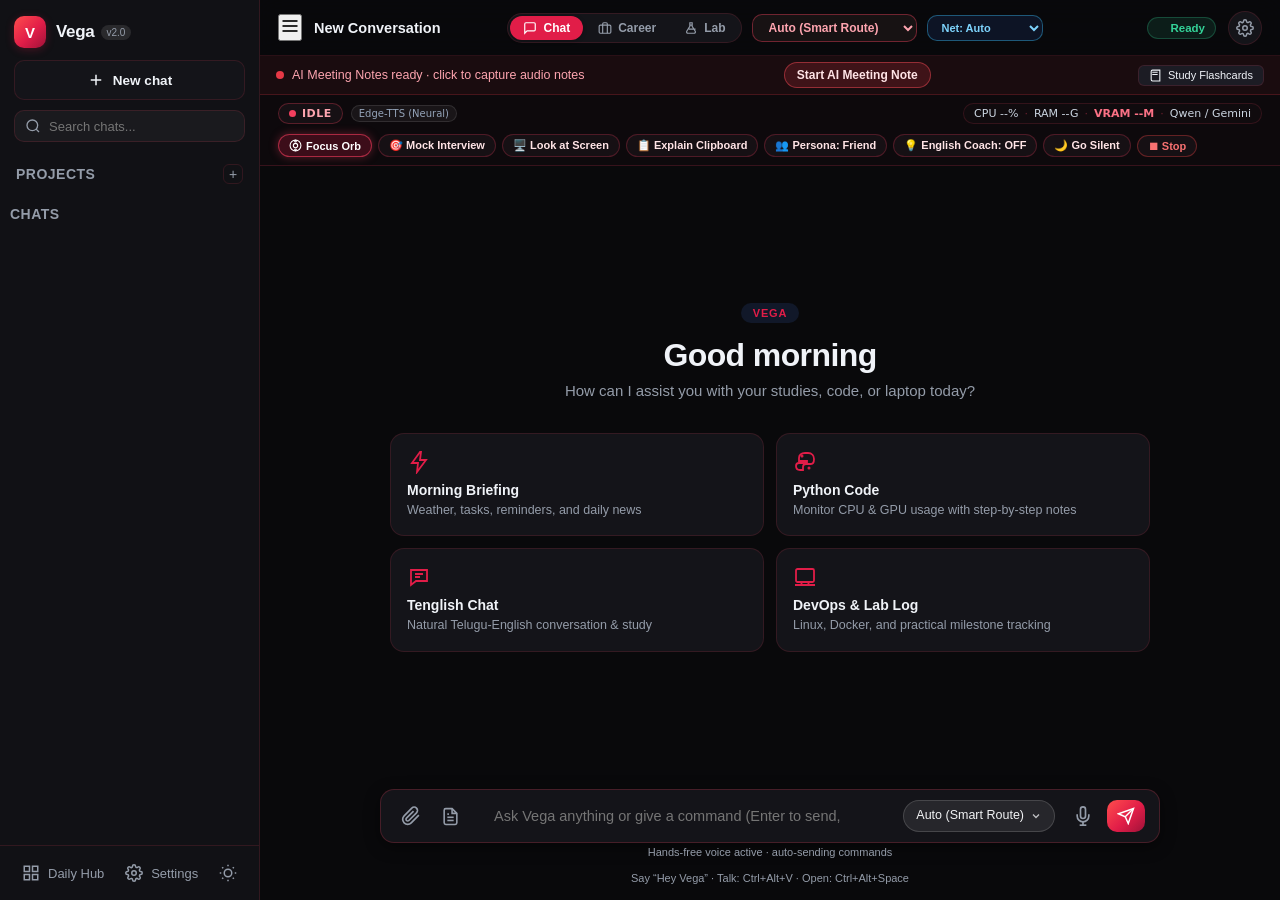
==== commit 65f1aa8e: "Sanitized public release: clean test fixtures" ====
--- a/web/index.html
+++ b/web/index.html
@@ -6,8 +6,8 @@
   <title>Vega</title>
   <link rel="icon" href="data:,">
   <link rel="stylesheet" href="highlight.css">
-  <link rel="stylesheet" href="style.css">
-  <link rel="stylesheet" href="hud.css">
+  <link rel="stylesheet" href="style.css?v=2.7.0">
+  <link rel="stylesheet" href="hud.css?v=2.7.1">
   <script src="marked.min.js"></script>
   <script src="highlight.min.js"></script>
 </head>
@@ -120,27 +120,40 @@
         <!-- Center: Sleek Segmented Mode Switch Pill -->
         <div class="header-center">
           <div class="mode-switch-group" role="tablist" aria-label="Conversation Mode">
-            <button type="button" id="mode-chat-tab" class="mode-switch-btn active" role="tab" aria-selected="true" title="Standard conversation">
+            <button type="button" id="mode-chat-tab" class="mode-switch-btn active" role="tab" aria-selected="true" title="Chat Mode: Real-time SSE token stream">
               <svg width="14" height="14" viewBox="0 0 24 24" fill="none" stroke="currentColor" stroke-width="2"><path d="M21 15a2 2 0 0 1-2 2H7l-4 4V5a2 2 0 0 1 2-2h14a2 2 0 0 1 2 2z"/></svg>
               <span>Chat</span>
             </button>
-            <button type="button" id="mode-agent-tab" class="mode-switch-btn" role="tab" aria-selected="false" title="Local agent tasks & tools">
-              <svg width="14" height="14" viewBox="0 0 24 24" fill="none" stroke="currentColor" stroke-width="2"><path d="M13 2 5 13h6l-1 9 9-12h-6l1-8Z"/></svg>
-              <span>Agent</span>
+            <button type="button" id="mode-career-tab" class="mode-switch-btn" role="tab" aria-selected="false" title="Career Workbench: Scam Shield, ATS Resumes & Tracker">
+              <svg width="14" height="14" viewBox="0 0 24 24" fill="none" stroke="currentColor" stroke-width="2"><rect x="2" y="7" width="20" height="14" rx="2" ry="2"/><path d="M16 21V5a2 2 0 0 0-2-2h-4a2 2 0 0 0-2 2v16"/></svg>
+              <span>Career</span>
             </button>
             <button type="button" id="mode-practice-tab" class="mode-switch-btn" role="tab" aria-selected="false" title="Disposable Linux practice simulator">
               <svg width="14" height="14" viewBox="0 0 24 24" fill="none" stroke="currentColor" stroke-width="2"><path d="M9 3h6m-5 0v6l-5.3 8.6A2.3 2.3 0 0 0 6.7 21h10.6a2.3 2.3 0 0 0 2-3.4L14 9V3m-5.8 11h11.6M10 7h4"/></svg>
               <span>Lab</span>
             </button>
-            <button type="button" id="mode-hud-tab" class="mode-switch-btn" role="tab" aria-selected="false" title="Futuristic Arc Reactor HUD">
-              <svg width="14" height="14" viewBox="0 0 24 24" fill="none" stroke="currentColor" stroke-width="2"><circle cx="12" cy="12" r="10"/><circle cx="12" cy="4" r="2"/><circle cx="12" cy="20" r="2"/><circle cx="4" cy="12" r="2"/><circle cx="20" cy="12" r="2"/><circle cx="12" cy="12" r="4"/></svg>
-              <span>HUD</span>
-            </button>
-          </div>
-          <button type="button" id="agent-toggle-panel-btn" class="agent-panel-toggle-btn hidden" title="Toggle Task History & Providers">
-            <svg width="14" height="14" viewBox="0 0 24 24" fill="none" stroke="currentColor" stroke-width="2"><path d="M9 5H7a2 2 0 0 0-2 2v12a2 2 0 0 0 2 2h10a2 2 0 0 0 2-2V7a2 2 0 0 0-2-2h-2M9 5a2 2 0 0 1 2-2h2a2 2 0 0 1 2 2m-6 0h6m-6 6h6m-6 4h4"/></svg>
-            <span>History & Status</span>
-          </button>
+          </div>
+
+          <!-- Hybrid Brain Model Selector Dropdown -->
+          <div class="hybrid-brain-select-wrap" title="Select Hybrid AI Engine">
+            <select id="hybrid-model-select" name="hybrid-model-select" class="hybrid-model-dropdown" aria-label="Hybrid AI model selector">
+              <option value="auto" selected>Auto (Smart Route)</option>
+              <option value="groq">Groq (Cloud)</option>
+              <option value="gemini">Gemini (Cloud)</option>
+              <option value="nvidia">NVIDIA NIM (Cloud)</option>
+              <option value="openrouter">OpenRouter (Cloud)</option>
+              <option value="ollama">Laptop (Qwen Local)</option>
+            </select>
+          </div>
+
+          <!-- Network Mode Selector Dropdown -->
+          <div class="network-mode-select-wrap" title="Network Connection Mode: Auto, Low-Data, or Offline">
+            <select id="network-mode-select" name="network-mode-select" class="network-mode-dropdown" aria-label="Network mode selector">
+              <option value="auto">Net: Auto</option>
+              <option value="low_data">Net: Low-Data</option>
+              <option value="offline_only">Net: Offline</option>
+            </select>
+          </div>
         </div>
 
         <div class="header-right">
@@ -160,6 +173,17 @@
 
           <!-- Quick Settings Popover Menu -->
           <div id="quick-settings-popover" class="quick-settings-popover hidden">
+            <div class="popover-section-title">NETWORK & OFFLINE MODE</div>
+            <div class="popover-row" style="align-items: center; justify-content: space-between; margin-bottom: 8px;">
+              <span style="font-size: 11px; color: var(--text-muted, #94a3b8); font-weight: 500;">Mode:</span>
+              <select id="popover-network-mode" name="popover-network-mode" class="network-mode-dropdown" style="flex: 1; margin-left: 8px;" aria-label="Popover network mode selector">
+                <option value="auto">Auto (Detect Network)</option>
+                <option value="low_data">Low-Data (Metered)</option>
+                <option value="offline_only">Offline Only (Local Qwen)</option>
+              </select>
+            </div>
+
+            <div class="popover-divider"></div>
             <div class="popover-section-title">SYSTEM & STATUS</div>
             <!-- Real-Time Workstation Hardware Telemetry Pill -->
             <div id="telemetry-pill" class="telemetry-pill-row" title="Workstation Hardware & VRAM">
@@ -170,13 +194,13 @@
             <div class="popover-divider"></div>
             <div class="popover-section-title">VOICE & AUDIO</div>
             <div class="popover-row">
-              <button id="listening-toggle-btn" class="badge-toggle-btn on" title="Controls microphone listening">
+              <button id="listening-toggle-btn" class="badge-toggle-btn listening-toggle-btn on" data-action="toggle-listening" title="Controls microphone listening">
                 <span class="mic-dot"></span>
-                <span id="listening-text">Listening: ON</span>
+                <span id="listening-text" class="listening-text">Listening: ON</span>
               </button>
-              <button id="speaking-toggle-btn" class="badge-toggle-btn on" title="Controls Vega speaking replies">
+              <button id="speaking-toggle-btn" class="badge-toggle-btn speaking-toggle-btn on" data-action="toggle-speaking" title="Controls Vega speaking replies">
                 <span class="speak-dot"></span>
-                <span id="speaking-text">Speak: ON</span>
+                <span id="speaking-text" class="speaking-text">Speak: ON</span>
               </button>
             </div>
 
@@ -203,9 +227,61 @@
         </div>
       </header>
 
-      <!-- ARC REACTOR HUD VIEW -->
+      <!-- AI MEETING NOTE BANNER -->
+      <div id="meeting-note-banner" class="meeting-note-banner" role="region" aria-label="AI Meeting Note Recorder">
+        <div class="meeting-note-info">
+          <span class="meeting-note-dot" id="meeting-note-dot"></span>
+          <span id="meeting-note-status" class="meeting-note-status">AI Meeting Notes ready · click to capture audio notes</span>
+        </div>
+        <button type="button" id="meeting-note-btn" class="meeting-note-btn" title="Start or stop AI Meeting Note recording">
+          Start AI Meeting Note
+        </button>
+        <button type="button" id="meeting-study-btn" class="mini-btn" style="margin-left:8px; display:inline-flex; align-items:center; gap:6px;" title="Extract study flashcards & schedule deadlines">
+          <svg width="13" height="13" viewBox="0 0 24 24" fill="none" stroke="currentColor" stroke-width="2"><path d="M4 19.5v-15A2.5 2.5 0 0 1 6.5 2H20v20H6.5a2.5 2.5 0 0 1-2.5-2.5Z"/><path d="M6 6h10M6 10h10"/></svg>
+          Study Flashcards
+        </button>
+      </div>
+
+      <!-- COMPACT VOICE & HUD CONTROL BAR (Unified into Chat Workspace) -->
+      <div id="compact-hud-bar" class="compact-hud-bar" role="region" aria-label="Vega Voice and Telemetry Control Bar">
+        <div class="compact-hud-left">
+          <div id="hud-compact-status" class="compact-hud-pill idle" title="Live Voice State (Click to toggle Silent Mode)">
+            <span class="hud-status-dot"></span>
+            <span id="hud-compact-status-text">Idle</span>
+          </div>
+          <span id="hud-compact-engine" class="compact-engine-badge" title="Active Neural Voice Engine">Edge-TTS (Neural)</span>
+        </div>
+
+        <div id="hud-compact-telemetry" class="compact-hud-telemetry" title="Workstation Telemetry & Active AI Brain">
+          <span class="telemetry-compact-item" id="hud-compact-cpu">CPU --%</span>
+          <span class="telemetry-compact-sep">·</span>
+          <span class="telemetry-compact-item" id="hud-compact-ram">RAM --G</span>
+          <span class="telemetry-compact-sep">·</span>
+          <span class="telemetry-compact-item highlight" id="hud-compact-vram">VRAM --M</span>
+          <span class="telemetry-compact-sep">·</span>
+          <span class="telemetry-compact-item" id="hud-compact-brain">Qwen / Gemini</span>
+        </div>
+
+        <div class="compact-hud-actions">
+          <button type="button" id="hud-btn-focus-orb" class="compact-hud-btn primary-glow" title="Toggle Dedicated In-Chat Voice Focus Mode with VEGA Orb">
+            <svg width="13" height="13" viewBox="0 0 24 24" fill="none" stroke="currentColor" stroke-width="2"><circle cx="12" cy="12" r="10"/><circle cx="12" cy="12" r="4"/><circle cx="12" cy="4" r="1.5"/><circle cx="12" cy="20" r="1.5"/></svg>
+            <span>Focus Orb</span>
+          </button>
+          <button type="button" id="hud-pill-interview" class="compact-hud-btn hud-pill-interview-btn" title="Start 10-minute mock interview session">🎯 Mock Interview</button>
+          <button type="button" id="hud-pill-screen" class="compact-hud-btn hud-pill-screen-btn" title="Analyze active screen with Gemini Vision">🖥️ Look at Screen</button>
+          <button type="button" id="hud-pill-clipboard" class="compact-hud-btn hud-pill-clipboard-btn" title="Diagnose copied error or code from clipboard">📋 Explain Clipboard</button>
+          <button type="button" id="hud-pill-persona" class="compact-hud-btn hud-pill-persona-btn" title="Toggle between ₹0 Friend & Pro Persona">👥 Persona: Friend</button>
+          <button type="button" id="hud-pill-coach" class="compact-hud-btn hud-pill-coach-btn" title="Toggle Interview English phrasing tips">💡 English Coach: OFF</button>
+          <button type="button" id="hud-pill-sleep" class="compact-hud-btn hud-pill-sleep-btn" title="Toggle between Silent Sleep Mode and Active Listening">🌙 Go Silent</button>
+          <button type="button" id="hud-interrupt-btn" class="compact-hud-btn danger" title="Stop audio playback and active thinking">⏹ Stop</button>
+        </div>
+      </div>
+
+      <!-- ARC REACTOR HUD / VOICE FOCUS VIEW -->
       <div id="hud-view">
         <div class="hud-grid-overlay"></div>
+        <div id="hud-stat-streak" class="hidden"></div>
+        <button type="button" id="hud-btn-back-to-chat" class="hud-pill-btn primary hud-back-to-chat-btn" title="Return to full Chat conversation">← Back to Chat</button>
 
         <!-- Top Panel: Core Telemetry -->
         <div class="hud-telemetry-panel hud-panel-top">
@@ -227,36 +303,125 @@
           </div>
         </div>
 
-        <!-- Left Panel: Lab Log & Study Hub -->
-        <div class="hud-telemetry-panel hud-panel-left">
-          <div class="hud-stat-title">Curriculum Progress</div>
-          <div id="hud-stat-streak" class="hud-stat-value highlight">DevOps Study Hub</div>
-          <div style="margin-top:8px;" class="hud-stat-title">Status</div>
-          <div class="hud-stat-value">Active & Ready</div>
+        <!-- Left Panel: Live Side Strip -->
+        <div id="hud-side-strip" class="hud-telemetry-panel hud-panel-left">
+          <div class="hud-stat-title">Open Tasks & Reminders</div>
+          <div id="hud-strip-tasks" class="hud-stat-value highlight">0 Pending</div>
+          <div style="margin-top:10px;" class="hud-stat-title">Network Mode</div>
+          <div id="hud-strip-network" class="hud-stat-value">Online 5-Brain</div>
+          <div style="margin-top:10px;" class="hud-stat-title">Persona Mode</div>
+          <div id="hud-strip-persona" class="hud-stat-value highlight">₹0 Friend (Telugu/Tenglish)</div>
+          <div style="margin-top:10px;" class="hud-stat-title">English Coach</div>
+          <div id="hud-strip-coach" class="hud-stat-value">OFF</div>
         </div>
 
         <!-- Central Arc Reactor Assembly -->
         <div class="reactor-assembly">
-          <div class="reactor-ring-outer"></div>
-          <div class="reactor-ring-mid"></div>
-          <div class="reactor-ring-inner"></div>
-          <div id="reactor-core" class="reactor-core" title="Click core to trigger voice listening">
+          <div class="reactor-ring-outer ambient-pulse"></div>
+          <div class="reactor-ring-mid ambient-pulse"></div>
+          <div class="reactor-ring-inner ambient-pulse"></div>
+          <div id="reactor-core" class="reactor-core ambient-pulse" title="Click core to trigger voice listening">
             <span class="core-label">VEGA</span>
+          </div>
+        </div>
+        <div class="hud-bottom-stack">
+          <div class="hud-mode-pill-wrap">
+            <span id="hud-state-badge" class="hud-state-badge">IDLE</span>
+            <span id="hud-active-mode-badge" class="hud-mode-badge" style="cursor: pointer;" title="Click to toggle Chat / Work Mode">CHAT MODE</span>
+            <button type="button" id="hud-interrupt-btn" class="hud-interrupt-btn" title="Stop audio playback and cancel active thinking">⏹ Stop</button>
+          </div>
+
+          <!-- Quick Action Pills below the reactor -->
+          <div class="hud-quick-pills">
+            <button type="button" id="hud-pill-clipboard-focus" class="hud-pill-btn hud-pill-clipboard-btn" title="Diagnose copied error or code from clipboard">📋 Explain Clipboard</button>
+            <button type="button" id="hud-pill-screen-focus" class="hud-pill-btn hud-pill-screen-btn" title="Analyze active screen with Gemini Vision">🖥️ Look at Screen</button>
+            <button type="button" id="hud-pill-interview-focus" class="hud-pill-btn hud-pill-interview-btn" title="Start 10-minute mock interview session">🎯 Mock Interview</button>
+            <button type="button" id="hud-pill-persona-focus" class="hud-pill-btn hud-pill-persona-btn" title="Toggle between ₹0 Friend & Pro Persona">👥 Persona: Friend</button>
+            <button type="button" id="hud-pill-coach-focus" class="hud-pill-btn hud-pill-coach-btn" title="Toggle Interview English phrasing tips">💡 English Coach: OFF</button>
+          </div>
+
+          <!-- Bottom Panel: Live Transcript & Input Bar -->
+          <div class="hud-telemetry-panel hud-panel-bottom">
+            <div class="hud-stat-title">Real-Time Voice Stream & Transcript</div>
+            <div id="hud-transcript" class="hud-transcript-text">"Listening for 'Hey Vega' or voice commands..."</div>
+
+            <!-- HUD Text Input Bar for quiet environments -->
+            <div class="hud-input-bar">
+              <input type="text" id="hud-text-input" name="hud-text-input" class="hud-text-input" placeholder="Type a message or command for Vega..." aria-label="Type a message or command for Vega" />
+              <button type="button" id="hud-text-send-btn" class="hud-input-btn primary" title="Send message to Vega">Send</button>
+              <button type="button" id="hud-mic-btn" class="hud-input-btn" title="Toggle microphone listening">🎙️ Mic</button>
+              <button type="button" id="hud-bottom-stop-btn" class="hud-input-btn danger" title="Stop Vega speech / generation">⏹ Stop</button>
+            </div>
           </div>
         </div>
 
         <!-- Right Panel: Audio & Biometrics -->
         <div class="hud-telemetry-panel hud-panel-right">
           <div class="hud-stat-title">Voice Pipeline</div>
-          <div class="hud-stat-value highlight">STT / TTS Online</div>
+          <div id="hud-stat-voice-pipeline" class="hud-stat-value highlight">Edge-TTS / Groq STT</div>
+          <div style="margin-top:8px;" class="hud-stat-title">Voice Engine</div>
+          <div id="hud-stat-voice-engine" class="hud-stat-value highlight">Edge-TTS (Neural)</div>
           <div style="margin-top:8px;" class="hud-stat-title">Speaker Biometrics</div>
           <div class="hud-stat-value">Voiceprint Active</div>
-        </div>
-
-        <!-- Bottom Panel: Live Transcript -->
-        <div class="hud-telemetry-panel hud-panel-bottom">
-          <div class="hud-stat-title">Real-Time Voice Stream & Transcript</div>
-          <div id="hud-transcript" class="hud-transcript-text">"Listening for 'Hey Vega' or voice commands..."</div>
+          <div style="margin-top:8px;" class="hud-stat-title">Orchestrator Bridge</div>
+          <div id="hud-stat-orchestrator" class="hud-stat-value">Ready (Port 8765)</div>
+        </div>
+
+        <!-- Mock Interview Overlay inside HUD -->
+        <div id="hud-interview-overlay" class="hud-interview-overlay hidden">
+          <div class="hud-interview-card">
+            <div class="hud-interview-header">
+              <div class="hud-interview-title-wrap">
+                <span class="hud-interview-badge">10-MIN MOCK INTERVIEW</span>
+                <h3 id="hud-interview-role">DevOps & Cloud Engineer</h3>
+                <span id="hud-interview-company" class="hud-interview-sub">Target Cloud Tech</span>
+              </div>
+              <div class="hud-interview-meta">
+                <span id="hud-interview-step" class="interview-step-pill">Question 1 / 5</span>
+                <button type="button" id="hud-interview-exit-btn" class="mini-btn" title="End Interview Session">Exit</button>
+              </div>
+            </div>
+            <div class="hud-interview-body">
+              <div class="hud-interview-qtype" id="hud-interview-qtype">Core Technical Competency</div>
+              <div class="hud-interview-question" id="hud-interview-question">Loading interview question...</div>
+              <div id="hud-interview-feedback" class="hud-interview-feedback hidden"></div>
+            </div>
+            <div class="hud-interview-footer">
+              <div class="hud-interview-input-wrap">
+                <textarea id="hud-interview-answer-input" name="hud-interview-answer-input" rows="2" placeholder="Type your answer, or speak clearly via microphone..." aria-label="Type your interview answer"></textarea>
+                <button type="button" id="hud-interview-submit-btn" class="primary-btn mini-btn">Submit Answer</button>
+                <button type="button" id="hud-interview-next-btn" class="secondary-btn mini-btn hidden">Next Question</button>
+                <button type="button" id="hud-interview-end-btn" class="mini-btn">End Interview</button>
+              </div>
+            </div>
+          </div>
+        </div>
+      </div>
+
+      <!-- LIVE RESUME DRAFT CO-BUILDER BAR (Session Co-Pilot) -->
+      <div id="live-resume-draft-bar" class="live-resume-draft-bar hidden" role="region" aria-label="Interactive Resume Co-Builder Draft">
+        <div class="resume-draft-left">
+          <div class="resume-draft-badge">
+            <span class="resume-draft-dot"></span>
+            <span id="resume-draft-title" class="resume-draft-title">Live Resume Draft</span>
+          </div>
+          <div id="resume-draft-meta" class="resume-draft-meta">
+            <span id="resume-draft-role" class="resume-meta-role">DevOps & Cloud Engineer</span>
+            <span class="resume-meta-sep">@</span>
+            <span id="resume-draft-company" class="resume-meta-company">Target Company</span>
+          </div>
+        </div>
+        <div class="resume-draft-chips" id="resume-draft-chips">
+          <!-- Filled dynamically: selected projects, skills count -->
+        </div>
+        <div class="resume-draft-actions">
+          <button type="button" id="resume-draft-export-btn" class="resume-draft-btn primary" title="Generate ATS 1-page PDF">
+            <svg width="13" height="13" viewBox="0 0 24 24" fill="none" stroke="currentColor" stroke-width="2"><path d="M21 15v4a2 2 0 0 1-2 2H5a2 2 0 0 1-2-2v-4"/><polyline points="7 10 12 15 17 10"/><line x1="12" y1="15" x2="12" y2="3"/></svg>
+            <span>Export PDF</span>
+          </button>
+          <button type="button" id="resume-draft-close-btn" class="resume-draft-btn close" title="Close Resume Co-Builder Session">
+            ✕
+          </button>
         </div>
       </div>
 
@@ -300,231 +465,729 @@
         <div class="lab-wrap" id="lab-wrap"></div>
       </section>
 
-      <!-- AGENT CONVERSATION CANVAS -->
-      <div id="agent-workspace" class="agent-workspace-wrapper hidden">
-      <div id="agent-messages-container" class="agent-canvas-container" aria-label="Agent Conversation">
-        <!-- Agent Welcome Screen (Matches chat welcome screen style) -->
-        <div id="agent-welcome-screen">
-          <h1 id="agent-welcome-heading">What can I help you build today?</h1>
-          <p class="welcome-sub" id="agent-welcome-sub">Autonomous coding, debugging, and DevOps copilot using verified cloud &amp; local models.</p>
-          <div class="suggestion-grid">
-            <div class="card" id="agent-card-coding">
-              <div class="card-icon" aria-hidden="true"><svg viewBox="0 0 24 24"><path d="m16 18 6-6-6-6M8 6l-6 6 6 6"/></svg></div>
-              <div class="card-title">Inspect &amp; Debug Code</div>
-              <div class="card-desc">Analyze functions, find bugs, and explain logic</div>
-            </div>
-            <div class="card" id="agent-card-devops">
-              <div class="card-icon" aria-hidden="true"><svg viewBox="0 0 24 24"><path d="M12 2v4m0 12v4M2 12h4m12 0h4m-3.2-6.8-2.8 2.8m-8 8-2.8 2.8m0-13.6 2.8 2.8m8 8 2.8 2.8"/></svg></div>
-              <div class="card-title">DevOps &amp; Cloud</div>
-              <div class="card-desc">Review Dockerfiles, CI pipelines, and scripts</div>
-            </div>
-            <div class="card" id="agent-card-general">
-              <div class="card-icon" aria-hidden="true"><svg viewBox="0 0 24 24"><circle cx="12" cy="12" r="10"/><path d="M12 16v-4m0-4h.01"/></svg></div>
-              <div class="card-title">Architecture &amp; Advice</div>
-              <div class="card-desc">Design patterns, APIs, and project workflows</div>
-            </div>
-            <div class="card" id="agent-card-practice">
-              <div class="card-icon" aria-hidden="true"><svg viewBox="0 0 24 24"><path d="M9 3h6m-5 0v6l-5.3 8.6A2.3 2.3 0 0 0 6.7 21h10.6a2.3 2.3 0 0 0 2-3.4L14 9V3m-5.8 11h11.6M10 7h4"/></svg></div>
-              <div class="card-title">Practice Terminal</div>
-              <div class="card-desc">Practice shell commands in an isolated simulator</div>
-            </div>
-          </div>
-        </div>
-
-        <!-- Inline Task Results List -->
-        <div id="agent-tasks-list" class="agent-tasks-list"></div>
-
-        <!-- Approval preview panel slot -->
-        <div id="agent-edit-approval" class="agent-edit-approval hidden">
-          <pre id="agent-edit-preview"></pre>
-        </div>
-      </div>
-      </div>
-
-      <!-- COLLAPSIBLE AGENT SIDE PANEL (Task History & Provider Status) -->
-      <aside id="agent-side-panel" class="agent-side-panel hidden" aria-label="Task History & Providers">
-        <div class="agent-side-panel-header">
-          <div class="agent-side-panel-title">
-            <svg width="15" height="15" viewBox="0 0 24 24" fill="none" stroke="currentColor" stroke-width="2"><path d="M9 5H7a2 2 0 0 0-2 2v12a2 2 0 0 0 2 2h10a2 2 0 0 0 2-2V7a2 2 0 0 0-2-2h-2M9 5a2 2 0 0 1 2-2h2a2 2 0 0 1 2 2m-6 0h6m-6 6h6m-6 4h4"/></svg>
-            <span>Task History & Providers</span>
-          </div>
-          <div class="agent-side-panel-actions">
-            <button id="agent-refresh-status" type="button" class="mini-btn" title="Refresh provider status">Refresh</button>
-            <button id="agent-close-panel-btn" type="button" class="icon-btn" title="Close Panel">✕</button>
-          </div>
-        </div>
-        <div class="agent-side-panel-body">
-          <div id="agent-local-status" class="agent-local-status-banner">Checking local providers…</div>
-
-          <div class="agent-panel-section">
-            <div class="agent-sidebar-heading">Recent Tasks</div>
-            <div id="agent-task-history" class="agent-task-history"></div>
-          </div>
-
-          <details class="agent-diag-details" open>
-            <summary>Provider Diagnostics</summary>
-            <div id="agent-provider-list" class="agent-provider-list"></div>
-          </details>
-
-          <details class="agent-diag-details">
-            <summary>Redacted Audit Log</summary>
-            <pre id="agent-audit-output" class="agent-audit-pre">No audit entries yet.</pre>
-          </details>
-        </div>
-      </aside>
-
-      <!-- AGENT TASK COMPOSER -->
-      <div id="agent-composer" class="agent-composer-container hidden">
-        <!-- Pre-flight route status pill & controls toggle -->
-        <div class="agent-route-bar">
-          <div id="agent-route-pill" class="agent-route-pill" title="Current verified route">
-            <span class="route-icon"><svg width="12" height="12" viewBox="0 0 24 24" fill="none" stroke="currentColor" stroke-width="2.2"><polygon points="13 2 3 14 12 14 11 22 21 10 12 10 13 2"/></svg></span>
-            <span id="agent-selected-status">Auto · Local Ollama · qwen2.5:3b · Verified</span>
-          </div>
-          <div class="agent-route-actions">
-            <div id="agent-model-picker-wrap" class="model-picker-wrap">
-              <button type="button" id="agent-model-picker-btn" class="model-picker-pill agent-picker-pill" aria-haspopup="true" aria-expanded="false" title="Switch Agent model">
-                <span id="agent-model-picker-label">Auto</span>
-                <svg class="model-picker-chevron" width="12" height="12" viewBox="0 0 24 24" fill="none" stroke="currentColor" stroke-width="2.5"><polyline points="6 9 12 15 18 9"/></svg>
+      <!-- WORK MODE SPLIT WORKBENCH (Gemini Canvas / VS Code style) -->
+      <div id="work-workspace" class="work-workspace-container hidden">
+        <!-- Left Pane: Contextual Work Conversation -->
+        <div class="work-chat-pane">
+          <div class="work-chat-header">
+            <div class="work-pane-title">
+              <svg width="15" height="15" viewBox="0 0 24 24" fill="none" stroke="currentColor" stroke-width="2"><path d="M21 15a2 2 0 0 1-2 2H7l-4 4V5a2 2 0 0 1 2-2h14a2 2 0 0 1 2 2z"/></svg>
+              <span>Work Assistant</span>
+            </div>
+            <button id="work-clear-chat-btn" class="mini-btn" title="Clear conversation">Clear</button>
+          </div>
+
+          <div id="work-messages-list" class="work-messages-scroll">
+            <div class="work-welcome-box">
+              <h3>Work Mode Workbench</h3>
+              <p>Contextual coding assistant with direct workspace access. Inspect files, generate Aider-style fuzzy diffs, and execute terminal commands.</p>
+            </div>
+          </div>
+
+          <div class="work-composer-wrap">
+            <div id="work-context-bar" class="work-context-bar">
+              <span class="context-label">Context:</span>
+              <span id="work-active-file-chip" class="work-file-badge hidden">None</span>
+            </div>
+            <div class="work-input-box">
+              <textarea id="work-prompt-input" name="work-prompt-input" rows="2" placeholder="Describe edits, ask about files, or request terminal runs... (Shift+Enter for newline)" aria-label="Work Mode prompt input"></textarea>
+              <button id="work-send-btn" class="primary-btn work-send-btn" title="Send Work instruction">
+                <svg width="16" height="16" viewBox="0 0 24 24" fill="none" stroke="currentColor" stroke-width="2"><path d="m22 2-7 20-4-9-9-4Z"/><path d="M22 2 11 13"/></svg>
+                <span>Send</span>
               </button>
-              <div id="agent-model-dropdown" class="model-picker-dropdown hidden" role="menu"></div>
-            </div>
-            <button type="button" id="agent-mode-quick-toggle" class="agent-mini-toggle-btn" title="Toggle between Read only and Edit proposal mode">
-              <svg width="13" height="13" viewBox="0 0 24 24" fill="none" stroke="currentColor" stroke-width="2"><path d="M12 20h9M16.5 3.5a2.12 2.12 0 0 1 3 3L7 19l-4 1 1-4Z"/></svg>
-              <span id="agent-mode-quick-label">Mode: Read only</span>
+            </div>
+          </div>
+        </div>
+
+        <!-- Right Pane: Interactive Workbench -->
+        <div class="work-bench-pane">
+          <div class="workbench-tabs-bar">
+            <div class="workbench-tabs" role="tablist">
+              <button type="button" id="wb-tab-files" class="wb-tab active" role="tab" title="File Explorer">
+                <svg width="13" height="13" viewBox="0 0 24 24" fill="none" stroke="currentColor" stroke-width="2"><path d="M22 19a2 2 0 0 1-2 2H4a2 2 0 0 1-2-2V5a2 2 0 0 1 2-2h5l2 3h9a2 2 0 0 1 2 2z"/></svg>
+                <span>Explorer</span>
+              </button>
+              <button type="button" id="wb-tab-editor" class="wb-tab" role="tab" title="Code Editor">
+                <svg width="13" height="13" viewBox="0 0 24 24" fill="none" stroke="currentColor" stroke-width="2"><path d="M12 20h9M16.5 3.5a2.12 2.12 0 0 1 3 3L7 19l-4 1 1-4Z"/></svg>
+                <span id="wb-editor-tab-label">Editor</span>
+              </button>
+              <button type="button" id="wb-tab-diff" class="wb-tab" role="tab" title="Aider Diff Viewer">
+                <svg width="13" height="13" viewBox="0 0 24 24" fill="none" stroke="currentColor" stroke-width="2"><path d="M16 3h5v5M4 20L21 3M21 16v5h-5M15 15l6 6M4 4l5 5"/></svg>
+                <span>Diff Viewer</span>
+              </button>
+              <button type="button" id="wb-tab-terminal" class="wb-tab" role="tab" title="Terminal Output">
+                <svg width="13" height="13" viewBox="0 0 24 24" fill="none" stroke="currentColor" stroke-width="2"><polyline points="4 17 10 11 4 5"/><line x1="12" y1="19" x2="20" y2="19"/></svg>
+                <span>Terminal</span>
+              </button>
+            </div>
+            <div class="workbench-actions">
+              <button id="wb-refresh-tree-btn" class="mini-btn" title="Refresh files">Refresh</button>
+            </div>
+          </div>
+
+          <div class="workbench-body">
+            <!-- 1. File Explorer -->
+            <div id="work-file-tree-view" class="wb-viewport active">
+              <div class="wb-view-header">
+                <span class="wb-view-title">WORKSPACE FILES</span>
+                <span id="wb-root-path-label" class="wb-subpath">./mybot</span>
+              </div>
+              <div id="work-file-tree" class="file-tree-container">
+                <div class="tree-loading">Loading workspace files...</div>
+              </div>
+            </div>
+
+            <!-- 2. Code Editor / Viewer -->
+            <div id="work-editor-view" class="wb-viewport hidden">
+              <div class="wb-editor-header">
+                <span id="wb-editor-filename">No file selected</span>
+                <div class="wb-editor-actions">
+                  <button id="wb-save-file-btn" class="mini-btn highlight" disabled>Save</button>
+                  <button id="wb-attach-context-btn" class="mini-btn" disabled>+ Add to Context</button>
+                </div>
+              </div>
+              <textarea id="work-code-editor" name="work-code-editor" class="work-code-textarea" spellcheck="false" placeholder="Select a file from the explorer to view or edit..." aria-label="Work Mode code editor"></textarea>
+            </div>
+
+            <!-- 3. Aider-Style Diff Viewer -->
+            <div id="work-diff-view" class="wb-viewport hidden">
+              <div class="wb-diff-header">
+                <div class="diff-title-wrap">
+                  <span class="diff-badge">AIDER DIFF</span>
+                  <span id="wb-diff-target-file">No active diff proposal</span>
+                </div>
+                <div class="diff-actions">
+                  <button id="wb-apply-diff-btn" class="mini-btn btn-apply-diff" disabled>Apply Diff</button>
+                  <button id="wb-reject-diff-btn" class="mini-btn btn-reject-diff" disabled>Reject</button>
+                </div>
+              </div>
+              <div id="work-diff-container" class="diff-container">
+                <div class="diff-empty-msg">No diff proposed yet. Ask Vega to edit a file in Work Mode to review the SEARCH / REPLACE block here.</div>
+              </div>
+            </div>
+
+            <!-- 4. Terminal Output View -->
+            <div id="work-terminal-view" class="wb-viewport hidden">
+              <div class="wb-term-header">
+                <span>WORKSPACE TERMINAL</span>
+                <span class="term-status-badge">READY</span>
+              </div>
+              <div id="work-terminal-output" class="terminal-output-box">
+                <div class="term-line prompt">Vega Workspace Terminal (Shell runner)</div>
+                <div class="term-line note">Commands run directly in the active project workspace.</div>
+              </div>
+              <div class="work-terminal-input-bar">
+                <span class="term-prompt-arrow">&gt;</span>
+                <input type="text" id="work-terminal-cmd" name="work-terminal-cmd" placeholder="e.g. dir, git status, python test..." aria-label="Terminal command input" />
+                <button id="work-terminal-run-btn" class="mini-btn highlight">Run</button>
+              </div>
+            </div>
+          </div>
+        </div>
+      </div>
+
+      <!-- CAREER WORKBENCH (Vega v2.2 - Scam Shield, ATS Resumes & Application Tracker) -->
+      <div id="career-workspace" class="career-workspace-container hidden">
+        <!-- Sub-navigation Header Bar -->
+        <div class="career-subnav-bar">
+          <div class="career-subnav-tabs" role="tablist">
+            <button type="button" id="career-tab-feed" class="career-subtab-btn active" role="tab" aria-selected="true">
+              <svg width="14" height="14" viewBox="0 0 24 24" fill="none" stroke="currentColor" stroke-width="2"><circle cx="12" cy="12" r="10"/><polygon points="16.24 7.76 14.12 14.12 7.76 16.24 9.88 9.88 16.24 7.76"/></svg>
+              <span>Feed & Scanner</span>
             </button>
-            <button type="button" id="agent-route-config-btn" class="agent-mini-toggle-btn" title="Configure Agent, Model & Mode">
-              <svg width="13" height="13" viewBox="0 0 24 24" fill="none" stroke="currentColor" stroke-width="2"><circle cx="12" cy="12" r="3"/><path d="M19.4 15a1.65 1.65 0 0 0 .33 1.82l.06.06a2 2 0 0 1 0 2.83 2 2 0 0 1-2.83 0l-.06-.06a1.65 1.65 0 0 0-1.82-.33 1.65 1.65 0 0 0-1 1.51V21a2 2 0 0 1-2 2 2 2 0 0 1-2-2v-.09A1.65 1.65 0 0 0 9 19.4a1.65 1.65 0 0 0-1.82.33l-.06.06a2 2 0 0 1-2.83 0 2 2 0 0 1 0-2.83l.06-.06a1.65 1.65 0 0 0 .33-1.82 1.65 1.65 0 0 0-1.51-1H3a2 2 0 0 1-2-2 2 2 0 0 1 2-2h.09A1.65 1.65 0 0 0 4.6 9a1.65 1.65 0 0 0-.33-1.82l-.06-.06a2 2 0 0 1 0-2.83 2 2 0 0 1 2.83 0l.06.06a1.65 1.65 0 0 0 1.82.33H9a1.65 1.65 0 0 0 1-1.51V3a2 2 0 0 1 2-2 2 2 0 0 1 2 2v.09a1.65 1.65 0 0 0 1 1.51 1.65 1.65 0 0 0 1.82-.33l.06-.06a2 2 0 0 1 2.83 0 2 2 0 0 1 0 2.83l-.06.06a1.65 1.65 0 0 0-.33 1.82V9a1.65 1.65 0 0 0 1.51 1H21a2 2 0 0 1 2 2 2 2 0 0 1-2 2h-.09a1.65 1.65 0 0 0-1.51 1z"/></svg>
-              <span>Route</span>
+            <button type="button" id="career-tab-inspector" class="career-subtab-btn" role="tab" aria-selected="false">
+              <svg width="14" height="14" viewBox="0 0 24 24" fill="none" stroke="currentColor" stroke-width="2"><path d="M12 22s8-4 8-10V5l-8-3-8 3v7c0 6 8 10 8 10z"/></svg>
+              <span>Job Inspector & Tailor</span>
             </button>
-            <button type="button" id="agent-browse-files" class="agent-mini-toggle-btn" title="Browse external files outside the project">
-              <svg width="13" height="13" viewBox="0 0 24 24" fill="none" stroke="currentColor" stroke-width="2"><path d="M21.44 11.05l-9.19 9.19a6 6 0 0 1-8.49-8.49l9.19-9.19a4 4 0 0 1 5.66 5.66l-9.2 9.19a2 2 0 0 1-2.83-2.83l8.49-8.48"/></svg>
-              <span>Browse files</span>
+            <button type="button" id="career-tab-tracker" class="career-subtab-btn" role="tab" aria-selected="false">
+              <svg width="14" height="14" viewBox="0 0 24 24" fill="none" stroke="currentColor" stroke-width="2"><rect x="3" y="4" width="18" height="18" rx="2" ry="2"/><line x1="16" y1="2" x2="16" y2="6"/><line x1="8" y1="2" x2="8" y2="6"/><line x1="3" y1="10" x2="21" y2="10"/></svg>
+              <span>Application Tracker</span>
             </button>
-            <input id="agent-attachment-input" type="file" multiple hidden accept=".txt,.md,.markdown,.rst,.py,.js,.mjs,.cjs,.ts,.tsx,.jsx,.json,.jsonl,.yaml,.yml,.toml,.ini,.cfg,.conf,.xml,.html,.htm,.css,.scss,.less,.sql,.sh,.ps1,.bat,.cmd,.log,.csv,.properties,.cs,.cpp,.c,.h,.hpp,.go,.rs,.java,.php,.rb,.swift,.kt,.dockerfile,.svg,.graphql,.proto,.diff,.patch">
-            <details id="agent-source-picker" class="agent-source-dropdown">
-              <summary class="agent-mini-toggle-btn">
-                <svg width="13" height="13" viewBox="0 0 24 24" fill="none" stroke="currentColor" stroke-width="2"><path d="M22 19a2 2 0 0 1-2 2H4a2 2 0 0 1-2-2V5a2 2 0 0 1 2-2h5l2 3h9a2 2 0 0 1 2 2z"/></svg>
-                <span>Vega files <span id="agent-source-summary">(0)</span></span>
-              </summary>
-              <div id="agent-source-list" class="agent-source-list" role="group" aria-label="Optional Vega source files"></div>
-            </details>
-          </div>
-        </div>
-
-        <!-- Collapsible compact route config popover/drawer -->
-        <div id="agent-route-config-panel" class="agent-route-config-panel hidden">
-          <div class="agent-config-grid">
-            <label class="agent-ctrl-label">Routing
-              <select id="agent-provider-mode" aria-label="Provider routing mode">
-                <option value="auto">Auto</option>
-                <option value="local">Local</option>
-                <option value="free_cloud">Free Cloud</option>
-              </select>
+            <button type="button" id="career-tab-vault" class="career-subtab-btn" role="tab" aria-selected="false">
+              <svg width="14" height="14" viewBox="0 0 24 24" fill="none" stroke="currentColor" stroke-width="2"><rect x="3" y="11" width="18" height="11" rx="2" ry="2"/><path d="M7 11V7a5 5 0 0 1 10 0v4"/></svg>
+              <span>Profile Vault</span>
+            </button>
+          </div>
+          <div class="career-subnav-status" id="career-scan-status">
+            Ready to discover verified fresher & internship opportunities.
+          </div>
+        </div>
+
+        <!-- GMAIL LABEL SYNC & STATUS BAR (Read-Only) -->
+        <div class="career-gmail-sync-bar" id="career-gmail-bar">
+          <div class="gmail-bar-left">
+            <span class="gmail-logo-badge">
+              <svg width="14" height="14" viewBox="0 0 24 24" fill="none" stroke="currentColor" stroke-width="2"><path d="M4 4h16c1.1 0 2 .9 2 2v12c0 1.1-.9 2-2 2H4c-1.1 0-2-.9-2-2V6c0-1.1.9-2 2-2z"/><polyline points="22,6 12,13 2,6"/></svg>
+              <span>Gmail Label Sync</span>
+            </span>
+            <span id="gmail-status-pill" class="gmail-status-pill status-unconfigured">Unconfigured</span>
+            <div class="gmail-label-input-wrap">
+              <label for="gmail-target-label">Label:</label>
+              <input type="text" id="gmail-target-label" name="gmail-target-label" class="gmail-label-input" value="Vega-Career" title="Syncs strictly from this single Gmail label" aria-label="Target Gmail label" />
+            </div>
+            <label class="gmail-calendar-toggle" for="gmail-calendar-toggle" title="Opt-in: automatically create reminders & Google Calendar events for OA/interview deadlines">
+              <input type="checkbox" id="gmail-calendar-toggle" name="gmail-calendar-toggle" aria-label="Toggle Google Calendar deadlines" />
+              <span>Calendar Deadlines</span>
             </label>
-            <label class="agent-ctrl-label">Type
-              <select id="agent-category" aria-label="Agent task type">
-                <option value="general">General</option>
-                <option value="coding">Coding</option>
-                <option value="devops">DevOps</option>
-              </select>
-            </label>
-            <label class="agent-ctrl-label">Agent
-              <select id="agent-tool" aria-label="Manual agent selection"></select>
-            </label>
-            <label class="agent-ctrl-label">Model
-              <select id="agent-model" aria-label="Inference model"></select>
-            </label>
-            <label class="agent-ctrl-label">Mode
-              <select id="agent-mode" aria-label="Read-only or edit proposal">
-                <option value="read_only">Read only</option>
-                <option value="edit">Edit proposal</option>
-              </select>
-            </label>
-            <button id="agent-test-connection" type="button" class="agent-secondary-button agent-ctrl-test">Test</button>
-          </div>
-        </div>
-
-        <!-- External File Attachments Pills Area -->
-        <div id="agent-attachment-container" class="agent-attachment-container">
-          <div id="agent-attachment-list" class="agent-attachment-list"></div>
-          <div id="agent-attachment-status" class="agent-attachment-status"></div>
-          <span id="agent-attachment-summary" class="agent-attachment-summary hidden">No external files attached</span>
-        </div>
-
-        <!-- Input Card (Matches Chat input-card style) -->
-        <div class="input-card agent-input-card">
-          <textarea id="agent-task-prompt" rows="1" maxlength="8000" placeholder="Describe what you want the agent to do... (Enter to start, Shift+Enter for newline)"></textarea>
-          <button id="agent-cancel-btn" type="button" class="agent-icon-btn agent-cancel-btn" title="Cancel current task" disabled>
-            <svg width="16" height="16" viewBox="0 0 24 24" fill="none" stroke="currentColor" stroke-width="2"><circle cx="12" cy="12" r="10"/><line x1="15" y1="9" x2="9" y2="15"/><line x1="9" y1="9" x2="15" y2="15"/></svg>
-          </button>
-          <button id="agent-send-task" type="button" class="agent-primary-send-btn" title="Start agent task">
-            <svg width="16" height="16" viewBox="0 0 24 24" fill="none" stroke="currentColor" stroke-width="2"><line x1="22" y1="2" x2="11" y2="13"/><polygon points="22 2 15 22 11 13 2 9 22 2"/></svg>
-            <span>Start task</span>
-          </button>
-        </div>
-
-        <div class="agent-composer-footer">
-          <div class="agent-composer-status-left">
-            <span id="agent-task-state" class="agent-task-state" role="status" aria-live="polite">Ready to start</span>
-            <button id="agent-inline-test-btn" type="button" class="agent-inline-action-btn hidden" title="Test selected route connection">Test Connection</button>
-          </div>
-          <span id="agent-connection-status" class="agent-connection-hint">Verified local route · Loopback Ollama</span>
+          </div>
+          <div class="gmail-bar-right">
+            <button type="button" id="gmail-sync-btn" class="mini-btn sync-gmail-btn">
+              <svg width="12" height="12" viewBox="0 0 24 24" fill="none" stroke="currentColor" stroke-width="2"><path d="M21 12a9 9 0 0 0-9-9 9.75 9.75 0 0 0-6.74 2.74L3 8"/><path d="M3 3v5h5"/><path d="M3 12a9 9 0 0 0 9 9 9.75 9.75 0 0 0 6.74-2.74L21 16"/><path d="M16 21h5v-5"/></svg>
+              <span>Sync Label Now</span>
+            </button>
+            <button type="button" id="gmail-setup-toggle-btn" class="mini-btn setup-toggle-btn">Setup Guide ▾</button>
+          </div>
+        </div>
+
+        <!-- COLLAPSIBLE OAUTH SETUP GUIDE CARD -->
+        <div id="gmail-setup-guide" class="gmail-setup-guide-card hidden">
+          <div class="setup-guide-header">
+            <h4>Google Cloud OAuth Setup Guide (Read-Only)</h4>
+            <span class="guide-note">Strictly read-only ('gmail.readonly'). Vega never asks for send, modify, or delete permissions.</span>
+          </div>
+          <div class="setup-steps-grid">
+            <div class="setup-step-item">
+              <div class="step-num">1</div>
+              <div class="step-body">
+                <strong>Create GCP Project & Enable API</strong>
+                <p>In <a href="https://console.cloud.google.com" target="_blank" rel="noopener">Google Cloud Console</a>, create a project and enable <strong>Gmail API</strong> (and optionally <strong>Google Calendar API</strong>).</p>
+              </div>
+            </div>
+            <div class="setup-step-item">
+              <div class="step-num">2</div>
+              <div class="step-body">
+                <strong>Configure OAuth Consent</strong>
+                <p>Under <em>APIs & Services &gt; OAuth consent screen</em>, choose <strong>External</strong>, add your Gmail under Test Users, and add scope <code>gmail.readonly</code>.</p>
+              </div>
+            </div>
+            <div class="setup-step-item">
+              <div class="step-num">3</div>
+              <div class="step-body">
+                <strong>Download credentials.json</strong>
+                <p>Go to <em>Credentials &gt; Create Credentials &gt; OAuth client ID</em> (Type: <strong>Desktop app</strong>). Download JSON and place it in <code>career_vault/credentials.json</code>.</p>
+              </div>
+            </div>
+            <div class="setup-step-item">
+              <div class="step-num">4</div>
+              <div class="step-body">
+                <strong>Authenticate & Sync</strong>
+                <p>Label job emails in Gmail as <strong>Vega-Career</strong>, then click <strong>Sync Label Now</strong> above to authenticate once and sync alerts & deadlines.</p>
+              </div>
+            </div>
+          </div>
+        </div>
+
+        <!-- 1. FEED & SCANNER SUB-VIEW -->
+        <div id="career-view-feed" class="career-subview">
+          <div class="career-dropin-card">
+            <div class="dropin-header">
+              <h4>Quick Opportunity Scan & Scam Check</h4>
+              <div class="feed-controls-group">
+                <label class="adzuna-checkbox-label" for="career-include-adzuna" title="Adzuna requires manual trigger to preserve API quota">
+                  <input type="checkbox" id="career-include-adzuna" name="career-include-adzuna" aria-label="Include Adzuna feeds" />
+                  <span>Include Adzuna (Manual)</span>
+                </label>
+                <button id="career-scan-btn" class="primary-btn">
+                  <svg width="14" height="14" viewBox="0 0 24 24" fill="none" stroke="currentColor" stroke-width="2"><path d="M21 12a9 9 0 0 0-9-9 9.75 9.75 0 0 0-6.74 2.74L3 8"/><path d="M3 3v5h5"/><path d="M3 12a9 9 0 0 0 9 9 9.75 9.75 0 0 0 6.74-2.74L21 16"/><path d="M16 21h5v-5"/></svg>
+                  <span>Scan Feeds</span>
+                </button>
+              </div>
+            </div>
+            <div class="dropin-inputs-row">
+              <input type="text" id="career-url-input" name="career-url-input" class="career-input" placeholder="Paste job URL (LinkedIn, Greenhouse, Lever, Ashby, Internshala, Naukri)..." aria-label="Job URL input" />
+              <input type="file" id="career-jd-pdf-input" name="career-jd-pdf-input" accept=".pdf" class="hidden" aria-label="Upload job description PDF" />
+              <button type="button" class="mini-btn upload-jd-btn" onclick="document.getElementById('career-jd-pdf-input').click()">Upload JD PDF</button>
+            </div>
+            <div class="dropin-textarea-wrap">
+              <textarea id="career-text-input" name="career-text-input" rows="2" class="career-textarea" placeholder="Or paste full job description text directly here..." aria-label="Job description text input"></textarea>
+            </div>
+            <div class="dropin-actions">
+              <button id="career-analyze-btn" class="primary-btn mini-btn">Analyze & Check Scam</button>
+              <span id="career-analyze-status" class="career-status-text"></span>
+            </div>
+          </div>
+
+          <div class="career-feed-container">
+            <div class="career-feed-header-row">
+              <h4 class="section-title">Discovered Opportunities & Direct Ingests</h4>
+              <div class="career-filter-pills" id="career-filter-pills" role="tablist">
+                <button type="button" class="career-filter-pill active" data-filter="promising">Promising & Safe <span class="pill-count" id="count-promising"></span></button>
+                <button type="button" class="career-filter-pill" data-filter="internships">Internships <span class="pill-count" id="count-internships"></span></button>
+                <button type="button" class="career-filter-pill" data-filter="fresher">Fresher / Entry <span class="pill-count" id="count-fresher"></span></button>
+                <button type="button" class="career-filter-pill" data-filter="fake">Fake / Quarantined <span class="pill-count" id="count-fake"></span></button>
+                <button type="button" class="career-filter-pill" data-filter="all">All <span class="pill-count" id="count-all"></span></button>
+                <button type="button" class="career-filter-pill toggle-pill" id="career-india-toggle" title="Filter strictly for jobs in India or Indian tech hubs">India Only</button>
+                <button type="button" class="career-filter-pill toggle-pill" id="career-worldwide-remote-toggle" title="Filter strictly for unrestricted worldwide global remote roles">Worldwide Remote</button>
+              </div>
+            </div>
+            <div id="career-feed-cards" class="career-cards-grid"></div>
+          </div>
+        </div>
+
+        <!-- 2. JOB INSPECTOR & RESUME TAILOR SUB-VIEW -->
+        <div id="career-view-inspector" class="career-subview hidden">
+          <div class="career-inspector-split">
+            <!-- Left Column: Scam Shield & Skills -->
+            <div class="inspector-col-left">
+              <div class="inspector-card">
+                <div id="inspector-blocked-alert" class="blocked-url-banner hidden">
+                  <div class="blocked-alert-icon">⚠️</div>
+                  <div class="blocked-alert-body">
+                    <strong>Automated Scrape Blocked by Portal</strong>
+                    <p>This job site actively blocks automated scrapers. Use our <strong>1-Click Brave Extension</strong> from your open browser tab, or paste the job description text manually above.</p>
+                  </div>
+                </div>
+                <div class="inspector-title-row">
+                  <div>
+                    <h3 id="inspector-company">Select a Job</h3>
+                    <div id="inspector-role" class="inspector-subtitle">Inspect role details and scam flags</div>
+                    <div id="inspector-location" class="inspector-loc-tag"></div>
+                  </div>
+                  <div class="inspector-score-pill">
+                    <span id="inspector-match-score" class="score-val">--</span>
+                    <span class="score-label">Fit Score</span>
+                  </div>
+                </div>
+
+                <div class="scam-shield-box">
+                  <div class="shield-header">
+                    <svg width="16" height="16" viewBox="0 0 24 24" fill="none" stroke="currentColor" stroke-width="2"><path d="M12 22s8-4 8-10V5l-8-3-8 3v7c0 6 8 10 8 10z"/></svg>
+                    <span>Fake-Job & Scam Shield Status</span>
+                    <span id="inspector-risk-badge" class="risk-badge risk-safe">SAFE</span>
+                  </div>
+                  <ul id="inspector-scam-flags" class="scam-flags-list"></ul>
+                </div>
+
+                <div class="skills-breakdown-box">
+                  <h5>Matched Verified Skills</h5>
+                  <div id="inspector-matched-skills" class="skills-pill-wrap"></div>
+
+                  <h5 style="margin-top:12px;">Missing Skills / Learning Gaps</h5>
+                  <div id="inspector-missing-skills" class="skills-pill-wrap"></div>
+
+                  <!-- Interactive JD Tailoring & Project Matching -->
+                  <div class="interactive-jd-tailor-box" style="margin-top:14px; padding-top:10px; border-top:1px solid rgba(0,0,0,0.06);">
+                    <div class="jd-tailor-header" style="display:flex; justify-content:space-between; align-items:center; margin-bottom:8px;">
+                      <h5 style="margin:0;">🎯 Interactive JD Tailoring & Project Matching</h5>
+                      <button type="button" id="career-discuss-chat-btn" class="mini-btn" title="Open Interactive Resume Co-Builder in Chat">🤝 Discuss & Co-Build Resume</button>
+                    </div>
+                    <div class="jd-tailor-section">
+                      <div style="font-size:11px; font-weight:600; color:#666; margin-bottom:4px;">Skill Experience Verification (Click to toggle):</div>
+                      <div id="inspector-skill-decisions" class="skill-decisions-wrap"></div>
+                    </div>
+                    <div class="jd-tailor-section" style="margin-top:10px;">
+                      <div style="font-size:11px; font-weight:600; color:#666; margin-bottom:4px;">Top Recommended Real Projects:</div>
+                      <div id="inspector-recommended-projects" class="recommended-projects-wrap"></div>
+                    </div>
+                  </div>
+                </div>
+
+                <div class="interview-prep-box">
+                  <div style="display:flex; justify-content:space-between; align-items:center; margin-bottom:8px;">
+                    <h5>Technical Interview Prep (Tied to Your Real Projects)</h5>
+                    <button id="career-start-mock-btn" class="primary-btn mini-btn" title="Launch 10-Minute Voice/HUD Mock Interview grounded in this job">
+                      <svg width="12" height="12" viewBox="0 0 24 24" fill="none" stroke="currentColor" stroke-width="2"><path d="M12 2a3 3 0 0 0-3 3v7a3 3 0 0 0 6 0V5a3 3 0 0 0-3-3Z"/><path d="M19 10v2a7 7 0 0 1-14 0v-2"/><line x1="12" x2="12" y1="19" y2="22"/></svg>
+                      <span>Launch Mock Interview</span>
+                    </button>
+                  </div>
+                  <div id="inspector-interview-questions" class="interview-questions-list"></div>
+                </div>
+              </div>
+            </div>
+
+            <!-- Right Column: Tailored Resume & Cover Note -->
+            <div class="inspector-col-right">
+              <div class="inspector-card">
+                <div class="resume-actions-header">
+                  <h4>Fact-Locked 1-Page ATS Resume</h4>
+                  <button id="career-gen-resume-btn" class="primary-btn mini-btn">
+                    <svg width="14" height="14" viewBox="0 0 24 24" fill="none" stroke="currentColor" stroke-width="2"><path d="M14 2H6a2 2 0 0 0-2 2v16a2 2 0 0 0 2 2h12a2 2 0 0 0 2-2V8z"/><path d="M14 2v6h6"/><path d="M16 13H8"/><path d="M16 17H8"/><path d="M10 9H8"/></svg>
+                    <span>Generate 1-Page Tailored PDF</span>
+                  </button>
+                </div>
+                <div id="career-resume-pdf-status" class="resume-status-box">
+                  Click above to render a strict 1-page ATS resume with clickable GitHub/LinkedIn links.
+                </div>
+
+                <div class="outreach-note-box">
+                  <div class="outreach-header">
+                    <h4>Outreach & Referral Drafter</h4>
+                    <div class="outreach-actions-row">
+                      <button id="career-draft-outreach-btn" class="primary-btn mini-btn" title="Draft personalized LinkedIn DM & Cold Email via 5-Brain Router">
+                        <svg width="12" height="12" viewBox="0 0 24 24" fill="none" stroke="currentColor" stroke-width="2"><path d="M12 20h9"/><path d="M16.5 3.5a2.121 2.121 0 0 1 3 3L7 19l-4 1 1-4L16.5 3.5z"/></svg>
+                        <span>Draft Referral / Cold DM</span>
+                      </button>
+                      <button id="career-copy-note-btn" class="mini-btn">Copy Note</button>
+                    </div>
+                  </div>
+                  <div class="outreach-subtabs" id="outreach-subtabs">
+                    <button type="button" class="outreach-subtab active" data-outreach-tab="cover">Cover Note</button>
+                    <button type="button" class="outreach-subtab" data-outreach-tab="linkedin">LinkedIn DM</button>
+                    <button type="button" class="outreach-subtab" data-outreach-tab="conn">Connection Note (&lt;300 chars)</button>
+                    <button type="button" class="outreach-subtab" data-outreach-tab="email">Cold Email</button>
+                  </div>
+                  <div id="outreach-editor-wrap">
+                    <textarea id="inspector-cover-note" name="inspector-cover-note" rows="8" class="career-textarea" readonly placeholder="Cover note appears here..." aria-label="Cover note content"></textarea>
+                    <textarea id="inspector-linkedin-dm" name="inspector-linkedin-dm" rows="8" class="career-textarea hidden" readonly placeholder="Click 'Draft Referral / Cold DM' to generate personalized LinkedIn referral message..." aria-label="LinkedIn DM content"></textarea>
+                    <textarea id="inspector-connection-note" name="inspector-connection-note" rows="5" class="career-textarea hidden" readonly placeholder="Click 'Draft Referral / Cold DM' to generate &lt;300 character connection request note..." aria-label="Connection request note content"></textarea>
+                    <div id="inspector-cold-email-wrap" class="hidden">
+                      <input type="text" id="inspector-email-subject" name="inspector-email-subject" class="career-input" readonly placeholder="Subject line..." style="margin-bottom:6px; font-weight:600;" aria-label="Cold email subject" />
+                      <textarea id="inspector-email-body" name="inspector-email-body" rows="7" class="career-textarea" readonly placeholder="Cold email body..." aria-label="Cold email body"></textarea>
+                    </div>
+                  </div>
+                  <div id="outreach-status-msg" class="career-status-text" style="margin-top:6px;"></div>
+                </div>
+
+                <div class="apply-footer">
+                  <a id="career-open-apply-btn" href="#" target="_blank" rel="noopener noreferrer" class="primary-btn link-btn">
+                    <span>Open Official Apply Portal</span>
+                    <svg width="14" height="14" viewBox="0 0 24 24" fill="none" stroke="currentColor" stroke-width="2"><path d="M18 13v6a2 2 0 0 1-2 2H5a2 2 0 0 1-2-2V8a2 2 0 0 1 2-2h6"/><polyline points="15 3 21 3 21 9"/><line x1="10" y1="14" x2="21" y2="3"/></svg>
+                  </a>
+                </div>
+              </div>
+            </div>
+          </div>
+        </div>
+
+        <!-- 3. APPLICATION TRACKER SUB-VIEW -->
+        <div id="career-view-tracker" class="career-subview hidden">
+          <div class="career-metrics-row">
+            <div class="metric-card"><div class="m-val" id="metric-total">0</div><div class="m-lbl">Total Tracked</div></div>
+            <div class="metric-card"><div class="m-val" id="metric-new">0</div><div class="m-lbl">New</div></div>
+            <div class="metric-card"><div class="m-val" id="metric-tailored">0</div><div class="m-lbl">Tailored PDF</div></div>
+            <div class="metric-card"><div class="m-val" id="metric-applied">0</div><div class="m-lbl">Applied</div></div>
+            <div class="metric-card"><div class="m-val" id="metric-interview">0</div><div class="m-lbl">Interview</div></div>
+            <div class="metric-card"><div class="m-val" id="metric-rejected">0</div><div class="m-lbl">Rejected</div></div>
+            <div class="metric-card metric-scam"><div class="m-val" id="metric-scam">0</div><div class="m-lbl">Blocked Scam</div></div>
+          </div>
+
+          <div class="career-table-wrap">
+            <table class="career-tracker-table">
+              <thead>
+                <tr>
+                  <th>Company</th>
+                  <th>Role</th>
+                  <th>Match</th>
+                  <th>Status</th>
+                  <th>Tailored Resume</th>
+                  <th>Action</th>
+                </tr>
+              </thead>
+              <tbody id="career-tracker-tbody"></tbody>
+            </table>
+          </div>
+        </div>
+
+        <!-- 4. PROFILE VAULT SUB-VIEW -->
+        <div id="career-view-vault" class="career-subview hidden">
+          <div class="vault-card">
+            <div class="vault-header">
+              <div>
+                <h3>Fact-Locked Career Profile Vault</h3>
+                <p>Verified background facts locked to prevent LLM hallucinations. All tailored resumes are strictly generated from this structured record.</p>
+              </div>
+              <div class="vault-actions">
+                <input type="file" id="career-import-resume-input" name="career-import-resume-input" accept=".pdf" class="hidden" aria-label="Import Resume PDF" />
+                <button type="button" class="mini-btn" id="career-import-resume-btn" onclick="const inp=document.getElementById('career-import-resume-input');if(inp){inp.value='';inp.click();}">Import Resume PDF</button>
+                <button id="career-save-profile-btn" class="primary-btn mini-btn">Save Profile</button>
+              </div>
+            </div>
+
+            <!-- Structured Editable Form Grid -->
+            <div class="vault-form-grid">
+              <div class="vault-form-group">
+                <label for="vault-name">Full Name</label>
+                <input type="text" id="vault-name" name="vault-name" class="career-input" placeholder="Your Full Name" />
+              </div>
+              <div class="vault-form-group">
+                <label for="vault-headline">Professional Headline / Target Role</label>
+                <input type="text" id="vault-headline" name="vault-headline" class="career-input" placeholder="e.g. DevOps & Cloud Engineer" />
+              </div>
+              <div class="vault-form-group">
+                <label for="vault-phone">Phone Number</label>
+                <input type="text" id="vault-phone" name="vault-phone" class="career-input" placeholder="+91 ..." />
+              </div>
+              <div class="vault-form-group">
+                <label for="vault-email">Email Address</label>
+                <input type="email" id="vault-email" name="vault-email" class="career-input" placeholder="email@example.com" />
+              </div>
+              <div class="vault-form-group">
+                <label for="vault-location">Location</label>
+                <input type="text" id="vault-location" name="vault-location" class="career-input" placeholder="e.g. Chennai / Remote" />
+              </div>
+              <div class="vault-form-group">
+                <label for="vault-github">GitHub Profile URL</label>
+                <input type="url" id="vault-github" name="vault-github" class="career-input" placeholder="https://github.com/..." />
+              </div>
+              <div class="vault-form-group">
+                <label for="vault-linkedin">LinkedIn Profile URL</label>
+                <input type="url" id="vault-linkedin" name="vault-linkedin" class="career-input" placeholder="https://linkedin.com/in/..." />
+              </div>
+              <div class="vault-form-group full-width">
+                <label for="vault-summary">Professional Summary</label>
+                <textarea id="vault-summary" name="vault-summary" rows="2" class="career-textarea" placeholder="Core professional focus, background, and proven engineering strengths..."></textarea>
+              </div>
+              <div class="vault-form-group full-width">
+                <label for="vault-education">Education (Institution, Degree, Years, GPA)</label>
+                <textarea id="vault-education" name="vault-education" rows="3" class="career-textarea" placeholder="Institute of Science and Technology | B.Tech CSE | 2023 - 2027 | CGPA: 8.0/10"></textarea>
+              </div>
+              <div class="vault-form-group full-width">
+                <label for="vault-skills">Verified Skills (Languages, Cloud/DevOps, Tools, OS/Networking)</label>
+                <textarea id="vault-skills" name="vault-skills" rows="3" class="career-textarea" placeholder="Languages: Python, Go, Bash&#10;Cloud & DevOps: Docker, Kubernetes, AWS, GCP, CI/CD&#10;Systems & Tools: Linux, Git, systemd, Prometheus"></textarea>
+              </div>
+              <div class="vault-form-group full-width">
+                <label for="vault-projects">Verified Projects & Proven Impact</label>
+                <textarea id="vault-projects" name="vault-projects" rows="4" class="career-textarea" placeholder="Project Name | Tech Stack | Key metrics and accomplishments..."></textarea>
+              </div>
+            </div>
+
+            <!-- Collapsible Raw JSON Editor -->
+            <div class="vault-raw-section">
+              <button type="button" id="vault-toggle-raw-btn" class="mini-btn vault-toggle-raw-btn">
+                <span>View / Edit Raw Vault JSON</span>
+              </button>
+              <div id="vault-raw-container" class="vault-raw-wrap hidden">
+                <textarea id="career-vault-json" name="career-vault-json" class="vault-editor" rows="12" aria-label="Raw Profile JSON"></textarea>
+              </div>
+            </div>
+
+            <!-- Synced GitHub Portfolio Section -->
+            <div class="vault-github-sync-section" style="margin-top:20px; padding-top:15px; border-top:1px solid rgba(0,0,0,0.08);">
+              <div class="vault-github-header" style="display:flex; justify-content:space-between; align-items:center; margin-bottom:10px;">
+                <div>
+                  <h4 style="margin:0; font-size:14px; font-weight:600;">Verified GitHub Repositories (Portfolio Sync)</h4>
+                  <p style="margin:2px 0 0; font-size:12px; color:#666;">Cached repositories for automated ATS resume project selection.</p>
+                </div>
+                <button type="button" id="career-github-sync-btn" class="mini-btn">
+                  <svg width="12" height="12" viewBox="0 0 24 24" fill="none" stroke="currentColor" stroke-width="2"><path d="M21 12a9 9 0 0 0-9-9 9.75 9.75 0 0 0-6.74 2.74L3 8"/><path d="M3 3v5h5"/><path d="M3 12a9 9 0 0 0 9 9 9.75 9.75 0 0 0 6.74-2.74L21 16"/><path d="M16 21h5v-5"/></svg>
+                  <span>Sync GitHub Portfolio</span>
+                </button>
+              </div>
+              <div id="career-github-repos-list" class="github-repos-grid"></div>
+            </div>
+
+            <div id="career-vault-status" class="career-status-text"></div>
+          </div>
         </div>
       </div>
 
       <!-- PRACTICE LAB WORKSPACE (Full Window Mode) -->
-      <div id="practice-workspace" class="practice-workspace-wrapper hidden" aria-label="Practice Lab Terminal">
+      <div id="practice-workspace" class="practice-workspace-wrapper hidden" aria-label="DevOps Practice Lab & Health Hub">
         <div class="practice-workspace-inner">
           <div class="practice-lab-header">
             <div class="practice-lab-title-group">
-              <span class="practice-lab-badge">DISPOSABLE SIMULATOR</span>
-              <h2>Linux Practice Lab</h2>
-              <span class="practice-lab-sub">Isolated in-memory simulator. Never invokes host tools, shell processes, or Vega data.</span>
+              <span class="practice-lab-badge">DEVOPS LAB & TELEMETRY</span>
+              <h2>DevOps Practice Lab & Health Hub</h2>
+              <span class="practice-lab-sub">Broken-config challenge drills, live system/repo health checks, study flashcards & safe simulator.</span>
             </div>
             <div class="practice-lab-nav-actions">
               <button id="practice-nav-chat" type="button" class="mini-btn">Back to Chat</button>
-              <button id="practice-nav-agent" type="button" class="mini-btn">Back to Agent</button>
-            </div>
-          </div>
-
-          <div class="practice-terminal-container">
-            <div class="practice-lab-terminal-head">
-              <div class="practice-term-cwd-wrap">
-                <span class="term-prompt-user">student@vega-sim</span>:<span id="practice-lab-cwd" class="term-prompt-path">/home/student</span>$
-              </div>
-              <div class="practice-term-badges">
-                <span class="term-badge-sim">SIMULATION</span>
-                <span class="term-badge-safe">SAFE SANDBOX</span>
-              </div>
-            </div>
-
-            <pre id="practice-lab-output" class="practice-lab-output" tabindex="0" role="region" aria-label="Practice terminal output">Type help for supported commands.</pre>
-
-            <form id="practice-lab-form" class="practice-lab-command-row">
-              <span class="term-prompt-char" aria-hidden="true">$</span>
-              <input id="practice-lab-command" type="text" maxlength="500" autocomplete="off" spellcheck="false" placeholder="Type a command (ls, pwd, cat README.txt, dnf search httpd, help)..." aria-label="Simulated command input">
-              <button type="submit" id="practice-lab-run" class="practice-btn-run">Run</button>
-              <button id="practice-lab-reset" type="button" class="practice-btn-reset">Reset</button>
-            </form>
-          </div>
-
-          <div class="practice-help-box">
-            <div class="practice-help-title">Supported Commands (In-Memory Simulator):</div>
-            <div class="practice-help-chips">
-              <code>pwd</code>
-              <code>ls [path]</code>
-              <code>cd [path]</code>
-              <code>mkdir &lt;name&gt;</code>
-              <code>touch &lt;file&gt;</code>
-              <code>cat &lt;file&gt;</code>
-              <code>dnf search &lt;query&gt;</code>
-              <code>dnf info &lt;package&gt;</code>
-              <code>dnf list installed</code>
-              <code>dnf install &lt;package&gt;</code>
-              <code>rpm -qi &lt;package&gt;</code>
-              <code>reset</code>
-              <code>help</code>
+              <button id="practice-nav-work" type="button" class="mini-btn">Back to Career</button>
+            </div>
+          </div>
+
+          <!-- LAB SUB-NAVIGATION BAR -->
+          <div class="practice-subtabs-bar">
+            <button type="button" class="practice-subtab-btn active" data-lab-tab="drills">DevOps Drills</button>
+            <button type="button" class="practice-subtab-btn" data-lab-tab="health">System & Repo Health</button>
+            <button type="button" class="practice-subtab-btn" data-lab-tab="flashcards">Study Flashcards</button>
+            <button type="button" class="practice-subtab-btn" data-lab-tab="sim">Linux Simulator</button>
+          </div>
+
+          <!-- 1. DEVOPS DRILLS SUBVIEW -->
+          <div id="lab-subview-drills" class="lab-subview">
+            <div class="drill-controls-card">
+              <div class="drill-controls-row">
+                <div class="drill-select-wrap">
+                  <label for="drill-topic-select">Select Challenge Track:</label>
+                  <select id="drill-topic-select" name="drill-topic-select" class="drill-select" aria-label="Select Challenge Track">
+                    <option value="Dockerfile">Dockerfile (Microservices & Security)</option>
+                    <option value="docker-compose.yml">docker-compose.yml (Multi-Container Services)</option>
+                    <option value="Kubernetes YAML">Kubernetes YAML (Pods & Deployments)</option>
+                    <option value="Bash Script">Bash Script (Linux Automation & CI)</option>
+                    <option value="GitHub Actions YAML">GitHub Actions YAML (CI/CD Pipeline)</option>
+                  </select>
+                </div>
+                <button type="button" id="drill-generate-btn" class="primary-btn mini-btn">
+                  Generate Broken Config Drill
+                </button>
+              </div>
+
+              <div id="drill-meta-banner" class="drill-meta-banner hidden">
+                <div class="drill-meta-left">
+                  <span id="drill-topic-badge" class="badge">Dockerfile</span>
+                  <h3 id="drill-title" class="drill-title">Challenge Title</h3>
+                </div>
+                <div class="drill-actions">
+                  <button type="button" id="drill-hint-btn" class="mini-btn">Show Hint</button>
+                  <button type="button" id="drill-grade-btn" class="primary-btn mini-btn">Submit & Grade (5-Brain)</button>
+                </div>
+              </div>
+
+              <div id="drill-hints-box" class="drill-hints-box hidden"></div>
+
+              <div class="drill-editor-wrap">
+                <textarea id="drill-editor" name="drill-editor" class="drill-editor" rows="14" spellcheck="false" placeholder="Click 'Generate Broken Config Drill' above to load a real-world broken DevOps configuration..." aria-label="DevOps broken configuration drill editor"></textarea>
+              </div>
+
+              <div id="drill-grade-result" class="drill-grade-result hidden"></div>
+            </div>
+
+            <div class="drill-history-card">
+              <h4>Drill History & Mastery</h4>
+              <div id="drill-history-list" class="drill-history-list"></div>
+            </div>
+          </div>
+
+          <!-- 2. SYSTEM & REPO HEALTH SUBVIEW -->
+          <div id="lab-subview-health" class="lab-subview hidden">
+            <div class="health-header-row">
+              <h4>Live Diagnostic & Leak Guard Telemetry</h4>
+              <button type="button" id="lab-refresh-health-btn" class="mini-btn">
+                <svg width="12" height="12" viewBox="0 0 24 24" fill="none" stroke="currentColor" stroke-width="2"><path d="M21 12a9 9 0 0 0-9-9 9.75 9.75 0 0 0-6.74 2.74L3 8"/><path d="M3 3v5h5"/><path d="M3 12a9 9 0 0 0 9 9 9.75 9.75 0 0 0 6.74-2.74L21 16"/><path d="M16 21h5v-5"/></svg>
+                <span>Refresh Diagnostics</span>
+              </button>
+            </div>
+
+            <div class="health-grid">
+              <div class="health-card" id="health-card-vitals">
+                <div class="health-card-head">
+                  <span class="health-icon">💻</span>
+                  <h5>Host Hardware Vitals</h5>
+                </div>
+                <div class="health-card-body" id="health-vitals-body">
+                  <div class="health-stat-line"><span>CPU Usage:</span> <strong id="health-cpu-val">--%</strong></div>
+                  <div class="health-stat-line"><span>RAM Usage:</span> <strong id="health-ram-val">-- GB</strong></div>
+                  <div class="health-stat-line"><span>GPU / VRAM:</span> <strong id="health-vram-val">-- MB</strong></div>
+                </div>
+              </div>
+
+              <div class="health-card" id="health-card-docker">
+                <div class="health-card-head">
+                  <span class="health-icon">🐳</span>
+                  <h5>Docker Engine Health</h5>
+                  <span id="health-docker-badge" class="badge">Checking...</span>
+                </div>
+                <div class="health-card-body" id="health-docker-body">
+                  <div class="health-stat-line"><span>Daemon Status:</span> <strong id="health-docker-status">--</strong></div>
+                  <div class="health-stat-line"><span>Running Containers:</span> <strong id="health-docker-containers">0</strong></div>
+                  <div class="health-stat-line"><span>Images Cached:</span> <strong id="health-docker-images">0</strong></div>
+                </div>
+              </div>
+
+              <div class="health-card" id="health-card-git">
+                <div class="health-card-head">
+                  <span class="health-icon">📦</span>
+                  <h5>Git Repository Health</h5>
+                  <span id="health-git-badge" class="badge">Checking...</span>
+                </div>
+                <div class="health-card-body" id="health-git-body">
+                  <div class="health-stat-line"><span>Active Branch:</span> <strong id="health-git-branch">main</strong></div>
+                  <div class="health-stat-line"><span>Working Tree:</span> <strong id="health-git-status">Clean</strong></div>
+                  <div class="health-stat-line"><span>Unpushed Commits:</span> <strong id="health-git-unpushed">0</strong></div>
+                </div>
+              </div>
+
+              <div class="health-card" id="health-card-secrets">
+                <div class="health-card-head">
+                  <span class="health-icon">🛡️</span>
+                  <h5>Secret Leak Guard</h5>
+                  <span id="health-secrets-badge" class="badge">Protected</span>
+                </div>
+                <div class="health-card-body" id="health-secrets-body">
+                  <div class="health-stat-line"><span>Gitignore Guard:</span> <strong id="health-secrets-status">Protected</strong></div>
+                  <div class="health-stat-line"><span>Tracked Secret Files:</span> <strong id="health-secrets-leaked">0 (Safe)</strong></div>
+                  <p class="health-subtext">.env, career_vault/, and credentials.json are strictly shielded from git tracking.</p>
+                </div>
+              </div>
+            </div>
+          </div>
+
+          <!-- 3. STUDY FLASHCARDS SUBVIEW -->
+          <div id="lab-subview-flashcards" class="lab-subview hidden">
+            <div class="flashcards-top-row">
+              <div class="fc-filter-wrap">
+                <label for="fc-topic-select">Filter by Topic:</label>
+                <select id="fc-topic-select" name="fc-topic-select" class="drill-select" aria-label="Filter Flashcards by Topic">
+                  <option value="All">All Topics</option>
+                  <option value="General">General</option>
+                  <option value="DevOps">DevOps & Cloud</option>
+                  <option value="Linux">Linux & Systems</option>
+                  <option value="Docker">Docker & Containers</option>
+                </select>
+              </div>
+              <div class="fc-stats-pill" id="fc-stats-pill">0 Flashcards (0 Mastered)</div>
+            </div>
+
+            <div class="flashcard-interactive-container">
+              <div id="flashcard-active-card" class="interactive-flashcard">
+                <div class="fc-front">
+                  <div class="fc-header">
+                    <span id="fc-active-topic" class="badge">Topic</span>
+                    <span id="fc-active-diff" class="fc-diff-pill">Medium</span>
+                  </div>
+                  <div class="fc-question" id="fc-active-question">No flashcards found. Click 'Extract Flashcards' from AI Meeting Notes or generate one!</div>
+                  <button type="button" id="fc-flip-btn" class="mini-btn">Show Answer</button>
+                </div>
+                <div class="fc-back hidden" id="fc-back-section">
+                  <div class="fc-answer-title">Answer:</div>
+                  <div class="fc-answer" id="fc-active-answer">--</div>
+                  <div class="fc-explanation" id="fc-active-explanation">--</div>
+                  <div class="fc-actions-row">
+                    <button type="button" id="fc-mark-mastered-btn" class="primary-btn mini-btn">Mark Mastered</button>
+                    <button type="button" id="fc-mark-review-btn" class="mini-btn">Needs Review</button>
+                    <button type="button" id="fc-next-btn" class="mini-btn">Next Card</button>
+                  </div>
+                </div>
+              </div>
+            </div>
+
+            <div class="fc-list-card">
+              <h4>All Saved Study Flashcards</h4>
+              <div id="fc-list-container" class="fc-list-container"></div>
+            </div>
+          </div>
+
+          <!-- 4. LINUX SIMULATOR SUBVIEW -->
+          <div id="lab-subview-sim" class="lab-subview hidden">
+            <div class="practice-terminal-container">
+              <div class="practice-lab-terminal-head">
+                <div class="practice-term-cwd-wrap">
+                  <span class="term-prompt-user">student@vega-sim</span>:<span id="practice-lab-cwd" class="term-prompt-path">/home/student</span>$
+                </div>
+                <div class="practice-term-badges">
+                  <span class="term-badge-sim">SIMULATION</span>
+                  <span class="term-badge-safe">SAFE SANDBOX</span>
+                </div>
+              </div>
+
+              <pre id="practice-lab-output" class="practice-lab-output" tabindex="0" role="region" aria-label="Practice terminal output">Type help for supported commands.</pre>
+
+              <form id="practice-lab-form" class="practice-lab-command-row">
+                <span class="term-prompt-char" aria-hidden="true">$</span>
+                <input id="practice-lab-command" name="practice-lab-command" type="text" maxlength="500" autocomplete="off" spellcheck="false" placeholder="Type a command (ls, pwd, cat README.txt, dnf search httpd, help)..." aria-label="Simulated command input">
+                <button type="submit" id="practice-lab-run" class="practice-btn-run">Run</button>
+                <button id="practice-lab-reset" type="button" class="practice-btn-reset">Reset</button>
+              </form>
+            </div>
+
+            <div class="practice-help-box">
+              <div class="practice-help-title">Supported Commands (In-Memory Simulator):</div>
+              <div class="practice-help-chips">
+                <code>pwd</code>
+                <code>ls [path]</code>
+                <code>cd [path]</code>
+                <code>mkdir &lt;name&gt;</code>
+                <code>touch &lt;file&gt;</code>
+                <code>cat &lt;file&gt;</code>
+                <code>dnf search &lt;query&gt;</code>
+                <code>dnf info &lt;package&gt;</code>
+                <code>dnf list installed</code>
+                <code>dnf install &lt;package&gt;</code>
+                <code>rpm -qi &lt;package&gt;</code>
+                <code>reset</code>
+                <code>help</code>
+              </div>
             </div>
           </div>
         </div>
@@ -551,18 +1214,30 @@
 
         <div class="input-card">
           <!-- Attach Files / Screenshots (Multiple files and screenshots supported) -->
-          <input type="file" id="file-input" style="display: none;" multiple>
+          <input type="file" id="file-input" name="file-input" style="display: none;" multiple aria-label="Attach files or screenshots">
           <button id="attach-btn" title="Attach multiple files or screenshots (Ctrl+V to paste screenshots, or drag & drop)">
             <svg width="20" height="20" viewBox="0 0 24 24" fill="none" stroke="currentColor" stroke-width="2">
               <path d="M21.44 11.05l-9.19 9.19a6 6 0 0 1-8.49-8.49l9.19-9.19a4 4 0 0 1 5.66 5.66l-9.2 9.19a2 2 0 0 1-2.83-2.83l8.49-8.48"></path>
             </svg>
           </button>
 
+          <!-- Chat PDF Attach Button (Vega v2.2) -->
+          <input type="file" id="chat-pdf-file-input" name="chat-pdf-file-input" accept=".pdf" style="display: none;" aria-label="Attach PDF document">
+          <button type="button" id="chat-attach-pdf-btn" class="input-tool-btn" title="Attach PDF (Resume / JD / Document)">
+            <svg width="19" height="19" viewBox="0 0 24 24" fill="none" stroke="currentColor" stroke-width="2">
+              <path d="M14 2H6a2 2 0 0 0-2 2v16a2 2 0 0 0 2 2h12a2 2 0 0 0 2-2V8z"></path>
+              <polyline points="14 2 14 8 20 8"></polyline>
+              <line x1="16" y1="13" x2="8" y2="13"></line>
+              <line x1="16" y1="17" x2="8" y2="17"></line>
+              <polyline points="10 9 9 9 8 9"></polyline>
+            </svg>
+          </button>
+
           <!-- Prompts Library Button -->
           <button id="prompts-btn" class="input-tool-btn" title="Prompt library" aria-label="Prompt library"><svg viewBox="0 0 24 24" fill="none" stroke="currentColor" stroke-width="1.8"><path d="M9 18h6m-5 3h4m-5-6a7 7 0 1 1 6 0c-.7.5-1 1.1-1 2h-4c0-.9-.3-1.5-1-2Z"/></svg></button>
 
           <!-- Textarea Input -->
-          <textarea id="prompt-input" rows="1" placeholder="Ask Vega anything or give a command (Enter to send, Shift+Enter for a new line)"></textarea>
+          <textarea id="prompt-input" name="prompt-input" rows="1" placeholder="Ask Vega anything or give a command (Enter to send, Shift+Enter for a new line)" aria-label="Vega chat input"></textarea>
 
           <!-- Chat Model Selector Pill (Gemini style) -->
           <div id="chat-model-picker-wrap" class="model-picker-wrap">
@@ -591,8 +1266,8 @@
             </svg>
           </button>
         </div>
-        <div id="transcription-status" class="transcription-status" role="status" aria-live="polite">Offline Whisper transcription · review the transcript before sending</div>
-        <div class="input-caption">Say “Hey Vega” · Talk: Ctrl+Alt+V · Open: Ctrl+Alt+Space</div>
+        <div id="transcription-status" class="transcription-status" role="status" aria-live="polite">Hands-free voice active · auto-sending commands</div>
+        <div id="composer-caption" class="input-caption">Say “Hey Vega” · Talk: Ctrl+Alt+V · Open: Ctrl+Alt+Space</div>
       </div>
     </main>
 
@@ -601,6 +1276,17 @@
       <div class="panel-header">
         <button id="close-panel-btn" type="button" class="icon-btn" title="Close Panel" aria-label="Close Daily Hub">&times;</button>
         <span class="panel-title">Daily Hub & News</span>
+      </div>
+
+      <div class="panel-quick-controls" style="display: flex; gap: 8px; padding: 10px 16px; border-bottom: 1px solid var(--border-color); background: rgba(0, 0, 0, 0.2);">
+        <button class="badge-toggle-btn listening-toggle-btn on" data-action="toggle-listening" title="Controls microphone listening">
+          <span class="mic-dot"></span>
+          <span class="listening-text">Listening: ON</span>
+        </button>
+        <button class="badge-toggle-btn speaking-toggle-btn on" data-action="toggle-speaking" title="Controls Vega speaking replies">
+          <span class="speak-dot"></span>
+          <span class="speaking-text">Speak: ON</span>
+        </button>
       </div>
 
       <div class="panel-tabs">
@@ -648,7 +1334,7 @@
                 <span class="steps-title">MY LAB NOTES:</span>
                 <button id="save-notes-btn" class="mini-btn">Save notes</button>
               </div>
-              <textarea id="hub-notes-input" placeholder="What you executed, what you learned, errors hit..."></textarea>
+              <textarea id="hub-notes-input" name="hub-notes-input" placeholder="What you executed, what you learned, errors hit..." aria-label="Study notes input"></textarea>
             </div>
 
             <!-- AI Assessment & Score -->
@@ -699,7 +1385,7 @@
       </div>
       <div class="modal-body">
         <div class="setting-group">
-          <label>Brain Mode</label>
+          <div class="setting-title">Brain Mode</div>
           <div class="segmented-control">
             <button class="seg-btn active" data-mode="online">Online (Gemini)</button>
             <button class="seg-btn" data-mode="offline">Offline (Local Qwen)</button>
@@ -709,7 +1395,7 @@
         </div>
 
         <div class="setting-group">
-          <label>Agent providers</label>
+          <div class="setting-title">Agent providers</div>
           <div class="setting-hint" id="agent-settings-status">Review installation, local connection, and free-use status before sending an agent task.</div>
           <details class="agent-settings-details">
             <summary>View all agent statuses</summary>
@@ -723,8 +1409,8 @@
             <div class="setting-label">Voice Output (Speak answers)</div>
             <div class="setting-hint">Vega speaks her answers out loud</div>
           </div>
-          <label class="switch">
-            <input type="checkbox" id="voice-toggle-check" checked>
+          <label class="switch" for="voice-toggle-check">
+            <input type="checkbox" id="voice-toggle-check" name="voice-toggle-check" checked aria-label="Toggle voice output">
             <span class="slider"></span>
           </label>
         </div>
@@ -734,8 +1420,8 @@
             <div class="setting-label">Wake Word ("Hey Vega")</div>
             <div class="setting-hint">Listen for wake word in background</div>
           </div>
-          <label class="switch">
-            <input type="checkbox" id="wake-toggle-check" checked>
+          <label class="switch" for="wake-toggle-check">
+            <input type="checkbox" id="wake-toggle-check" name="wake-toggle-check" checked aria-label="Toggle wake word listening">
             <span class="slider"></span>
           </label>
         </div>
@@ -745,8 +1431,8 @@
             <div class="setting-label">Require my voiceprint before waking</div>
             <div class="setting-hint">Off by default for reliable wake words. Turn on to reject other voices after setting up your voice.</div>
           </div>
-          <label class="switch">
-            <input type="checkbox" id="wake-only-me-check">
+          <label class="switch" for="wake-only-me-check">
+            <input type="checkbox" id="wake-only-me-check" name="wake-only-me-check" aria-label="Require voiceprint before waking">
             <span class="slider"></span>
           </label>
         </div>
@@ -756,15 +1442,15 @@
             <div class="setting-label">Offline speech recognition</div>
             <div class="setting-hint">Whisper runs on this PC using CPU int8. Microphone audio is not sent to a speech service.</div>
           </div>
-          <label class="switch" title="Online transcription is disabled in local-only mode">
-            <input type="checkbox" id="cloud-speech-check" disabled aria-label="Online transcription disabled">
+          <label class="switch" for="cloud-speech-check" title="Online transcription is disabled in local-only mode">
+            <input type="checkbox" id="cloud-speech-check" name="cloud-speech-check" disabled aria-label="Online transcription disabled">
             <span class="slider"></span>
           </label>
         </div>
 
         <div class="setting-group">
           <label for="speech-language-select">Speech language</label>
-          <select id="speech-language-select" class="settings-select">
+          <select id="speech-language-select" name="speech-language-select" class="settings-select" aria-label="Speech language">
             <option value="auto">Auto detect English / Telugu</option>
             <option value="english">English</option>
             <option value="telugu">Telugu / Tenglish</option>
@@ -773,8 +1459,28 @@
         </div>
 
         <div class="setting-group">
+          <label for="persona-mode-select">Persona & Tone Mode</label>
+          <select id="persona-mode-select" name="persona-mode-select" class="settings-select" aria-label="Persona and Tone Mode">
+            <option value="friend">₹0 Friend (Warm, Witty, Conversational Telugu/Tenglish)</option>
+            <option value="pro">Professional AI (Direct, Precise, Concise Engineering)</option>
+          </select>
+          <div class="setting-hint">Friend mode brings playful Telugu banter and deep encouragement; Pro mode stays formal and technical.</div>
+        </div>
+
+        <div class="setting-row">
+          <div>
+            <div class="setting-label">Interview English Coach Tips</div>
+            <div class="setting-hint">Shows gentle vocabulary & phrasing tips in chat without speaking them out loud</div>
+          </div>
+          <label class="switch" for="coach-toggle-check">
+            <input type="checkbox" id="coach-toggle-check" name="coach-toggle-check" aria-label="Toggle Interview English Coach Tips">
+            <span class="slider"></span>
+          </label>
+        </div>
+
+        <div class="setting-group">
           <label for="speech-model-select">Multilingual speech model</label>
-          <select id="speech-model-select" class="settings-select">
+          <select id="speech-model-select" name="speech-model-select" class="settings-select" aria-label="Multilingual speech model">
             <option value="small">Small · 464 MiB · faster</option>
             <option value="medium">Medium · 1.43 GiB · slower</option>
           </select>
@@ -782,8 +1488,8 @@
         </div>
 
         <div class="setting-group">
-          <label>Speech Speed (<span id="speed-val">1.0x</span>)</label>
-          <input type="range" id="speech-rate-slider" min="0.8" max="1.5" step="0.1" value="1.0">
+          <label for="speech-rate-slider">Speech Speed (<span id="speed-val">1.0x</span>)</label>
+          <input type="range" id="speech-rate-slider" name="speech-rate-slider" min="0.8" max="1.5" step="0.1" value="1.0" aria-label="Speech Speed slider">
         </div>
 
         <!-- Microphone Diagnostic -->
@@ -807,8 +1513,8 @@
             <div class="setting-label">Just talk (no “Hey Vega”) while my window is in front</div>
             <div class="setting-hint">Off = she only listens after “Hey Vega” (best with TV, videos or people around)</div>
           </div>
-          <label class="switch">
-            <input type="checkbox" id="direct-toggle-check">
+          <label class="switch" for="direct-toggle-check">
+            <input type="checkbox" id="direct-toggle-check" name="direct-toggle-check" aria-label="Toggle just talk without wake word">
             <span class="slider"></span>
           </label>
         </div>
@@ -821,15 +1527,15 @@
           </div>
           <div id="voice-setup-msg" class="setting-hint"></div>
           <div class="inline-row">
-            <input type="password" id="pin-old" maxlength="12" placeholder="Current PIN" autocomplete="off">
-            <input type="password" id="pin-new" maxlength="12" placeholder="New PIN" autocomplete="off">
-            <input type="password" id="pin-new2" maxlength="12" placeholder="New PIN again" autocomplete="off">
+            <input type="password" id="pin-old" name="pin-old" maxlength="12" placeholder="Current PIN" autocomplete="current-password" aria-label="Current PIN">
+            <input type="password" id="pin-new" name="pin-new" maxlength="12" placeholder="New PIN" autocomplete="new-password" aria-label="New PIN">
+            <input type="password" id="pin-new2" name="pin-new2" maxlength="12" placeholder="New PIN again" autocomplete="new-password" aria-label="Confirm new PIN">
             <button id="pin-save-btn" class="mini-btn accent">Change PIN</button>
           </div>
           <div class="inline-row">
             <span>Lock after</span>
-            <select id="lock-minutes-select">
-              <option value="0">never (only when she starts)</option>
+            <select id="lock-minutes-select" name="lock-minutes-select" aria-label="Lock after inactivity minutes">
+              <option value="0">Never auto-lock (only when she starts)</option>
               <option value="15">15 minutes</option>
               <option value="30">30 minutes</option>
               <option value="60">1 hour</option>
@@ -837,18 +1543,24 @@
             </select>
             <span>without use</span>
           </div>
+          <div class="inline-row" style="margin-top: 6px;">
+            <label style="display:flex; align-items:center; gap:8px; cursor:pointer;" for="lock-on-start-check">
+              <input type="checkbox" id="lock-on-start-check" name="lock-on-start-check" aria-label="Lock Vega on startup">
+              <span>Lock Vega on startup</span>
+            </label>
+          </div>
           <div id="pin-msg" class="setting-hint"></div>
         </div>
 
         <div class="setting-group settings-box">
           <div class="setting-label">Keys <span class="setting-hint">(saved only in the .env file on this laptop, never shown again)</span></div>
           <div class="inline-row">
-            <input type="password" id="gemini-key-input" placeholder="Paste a new Gemini API key" autocomplete="off">
+            <input type="password" id="gemini-key-input" name="gemini-key-input" placeholder="Paste a new Gemini API key" autocomplete="off" aria-label="Gemini API Key">
             <button id="gemini-key-save" class="mini-btn accent">Save</button>
           </div>
           <div id="gemini-key-status" class="setting-hint"></div>
           <div class="inline-row">
-            <input type="password" id="telegram-token-input" placeholder="Paste a new Telegram bot token" autocomplete="off">
+            <input type="password" id="telegram-token-input" name="telegram-token-input" placeholder="Paste a new Telegram bot token" autocomplete="off" aria-label="Telegram Bot Token">
             <button id="telegram-token-save" class="mini-btn accent">Save</button>
           </div>
           <div id="telegram-key-status" class="setting-hint"></div>
@@ -857,15 +1569,15 @@
         <div class="setting-group settings-box">
           <div class="setting-label">Backup free brains <span class="setting-hint">(used when Gemini is busy or out of free messages, before the laptop model)</span></div>
           <div class="setting-hint">Each is free with no card. Sign up on their site, make an API key, paste it here. Free plans may use your chats to improve their models; turn on Private mode to keep everything on the laptop.</div>
-          <div class="inline-row"><input type="password" id="groq-key-input" placeholder="Groq key (console.groq.com)" autocomplete="off"><button id="groq-key-save" class="mini-btn accent">Save</button></div>
+          <div class="inline-row"><input type="password" id="groq-key-input" name="groq-key-input" placeholder="Groq key (console.groq.com)" autocomplete="off" aria-label="Groq API Key"><button id="groq-key-save" class="mini-btn accent">Save</button></div>
           <div id="groq-key-status" class="setting-hint"></div>
-          <div class="inline-row"><input type="password" id="cerebras-key-input" placeholder="Cerebras key (cloud.cerebras.ai)" autocomplete="off"><button id="cerebras-key-save" class="mini-btn accent">Save</button></div>
+          <div class="inline-row"><input type="password" id="cerebras-key-input" name="cerebras-key-input" placeholder="Cerebras key (cloud.cerebras.ai)" autocomplete="off" aria-label="Cerebras API Key"><button id="cerebras-key-save" class="mini-btn accent">Save</button></div>
           <div id="cerebras-key-status" class="setting-hint"></div>
-          <div class="inline-row"><input type="password" id="openrouter-key-input" placeholder="OpenRouter key (openrouter.ai)" autocomplete="off"><button id="openrouter-key-save" class="mini-btn accent">Save</button></div>
+          <div class="inline-row"><input type="password" id="openrouter-key-input" name="openrouter-key-input" placeholder="OpenRouter key (openrouter.ai)" autocomplete="off" aria-label="OpenRouter API Key"><button id="openrouter-key-save" class="mini-btn accent">Save</button></div>
           <div id="openrouter-key-status" class="setting-hint"></div>
-          <div class="inline-row"><input type="password" id="mistral-key-input" placeholder="Mistral key (console.mistral.ai)" autocomplete="off"><button id="mistral-key-save" class="mini-btn accent">Save</button></div>
+          <div class="inline-row"><input type="password" id="mistral-key-input" name="mistral-key-input" placeholder="Mistral key (console.mistral.ai)" autocomplete="off" aria-label="Mistral API Key"><button id="mistral-key-save" class="mini-btn accent">Save</button></div>
           <div id="mistral-key-status" class="setting-hint"></div>
-          <div class="inline-row"><input type="password" id="nvidia-key-input" placeholder="NVIDIA key (build.nvidia.com, phone check)" autocomplete="off"><button id="nvidia-key-save" class="mini-btn accent">Save</button></div>
+          <div class="inline-row"><input type="password" id="nvidia-key-input" name="nvidia-key-input" placeholder="NVIDIA key (build.nvidia.com, phone check)" autocomplete="off" aria-label="NVIDIA API Key"><button id="nvidia-key-save" class="mini-btn accent">Save</button></div>
           <div id="nvidia-key-status" class="setting-hint"></div>
           <div class="inline-row"><button id="brains-refresh" class="mini-btn">Which brains are ready?</button></div>
           <div id="brains-list" class="setting-hint"></div>
@@ -878,8 +1590,8 @@
             <div class="setting-label">Start with Windows</div>
             <div class="setting-hint">Launch Vega automatically at startup</div>
           </div>
-          <label class="switch">
-            <input type="checkbox" id="startup-toggle-check">
+          <label class="switch" for="startup-toggle-check">
+            <input type="checkbox" id="startup-toggle-check" name="startup-toggle-check" aria-label="Start Vega with Windows">
             <span class="slider"></span>
           </label>
         </div>
@@ -891,6 +1603,7 @@
           <button id="lock-vega-btn" class="modal-action-btn" style="background:#2a2333;color:#e8c27a;border:1px solid #e8c27a;"><svg width="15" height="15" viewBox="0 0 24 24" aria-hidden="true" fill="none" stroke="currentColor" stroke-width="1.8" stroke-linecap="round" stroke-linejoin="round"><rect x="4" y="10" width="16" height="11" rx="2"/><path d="M8 10V7a4 4 0 0 1 8 0v3M12 14v3"/></svg> Lock Vega now</button>
           <button id="run-selftest-btn" class="modal-action-btn" style="background:#1a3a2a;color:#4ade80;border:1px solid #4ade80;">Check everything</button>
           <button id="open-vega-folder-btn" class="modal-action-btn">Open Vega folder</button>
+          <button id="btn-reset-vega-data" class="modal-action-btn" style="background:#3d1a1a;color:#ff6b6b;border:1px solid #ff6b6b;">Reset All Memory & Data</button>
           <button id="quit-vega-btn" class="modal-action-btn" style="background:#3a1a1a;color:#f87171;border:1px solid #f87171;">Quit Vega</button>
         </div>
         <div id="selftest-results" style="display:none;margin-top:12px;padding:10px;background:#111;border-radius:6px;font-size:12px;font-family:monospace;max-height:200px;overflow-y:auto;"></div>
@@ -1069,13 +1782,30 @@
     </div>
   </div>
 
+  <!-- CUSTOM DARK-THEMED CONFIRMATION MODAL -->
+  <div id="confirm-modal" class="modal-backdrop hidden" style="z-index: 10000;">
+    <div class="modal-card confirm-modal-card">
+      <div class="modal-header">
+        <h2 id="confirm-modal-title">Delete Chat</h2>
+        <button id="close-confirm-modal-btn" type="button" class="icon-btn" aria-label="Close dialog">✕</button>
+      </div>
+      <div class="modal-body confirm-modal-body">
+        <p id="confirm-modal-message" class="confirm-modal-message">Are you sure you want to delete this chat? This action cannot be undone.</p>
+        <div class="confirm-modal-actions">
+          <button id="confirm-modal-cancel-btn" type="button" class="confirm-btn-cancel">Cancel</button>
+          <button id="confirm-modal-ok-btn" type="button" class="confirm-btn-danger">Delete</button>
+        </div>
+      </div>
+    </div>
+  </div>
+
   <!-- OPENING PASSWORD / LOCK SCREEN MODAL (it was stuck inside the hidden Summaries popup, so it never showed) -->
-  <div id="lock-screen-modal" class="modal-backdrop hidden" style="z-index:99999;background:var(--bg-main,#15191F);display:flex;align-items:center;justify-content:center;">
+  <div id="lock-screen-modal" class="modal-backdrop hidden" style="z-index:99999;background:var(--bg-main,#15191F);">
     <div class="modal-card" style="max-width:380px;text-align:center;padding:36px 28px;background:var(--bg-main,#15191F);border:none;box-shadow:none;">
       <div style="font-size:32px;font-weight:700;letter-spacing:1px;color:var(--text-ink,#E6EAF0);margin-bottom:8px;">Vega</div>
       <div style="font-size:14px;color:var(--text-muted,#8C96A3);margin-bottom:24px;">Locked. Enter your PIN.</div>
       <div style="margin-bottom:16px;">
-        <input type="password" id="lock-pin-input" maxlength="12" placeholder="••••" autocomplete="off" style="font-size:24px;text-align:center;letter-spacing:8px;padding:10px 14px;border-radius:8px;border:1px solid var(--border-color,#2A313B);background:var(--bg-entry,#1D232B);color:var(--text-ink,#E6EAF0);width:100%;box-sizing:border-box;outline:none;">
+        <input type="password" id="lock-pin-input" name="lock-pin-input" maxlength="12" placeholder="••••" autocomplete="current-password" aria-label="Enter PIN to unlock" style="font-size:24px;text-align:center;letter-spacing:8px;padding:10px 14px;border-radius:8px;border:1px solid var(--border-color,#2A313B);background:var(--bg-entry,#1D232B);color:var(--text-ink,#E6EAF0);width:100%;box-sizing:border-box;outline:none;">
       </div>
       <button id="lock-unlock-btn" class="modal-action-btn" style="width:100%;padding:12px;font-size:15px;font-weight:600;background:var(--accent,#8AB4F8);color:#15191F;border-radius:8px;border:none;cursor:pointer;margin-bottom:12px;">Unlock</button>
       <button id="lock-voice-btn" class="modal-action-btn hidden" style="width:100%;padding:10px;font-size:13px;background:var(--bg-panel,#1C2129);color:var(--text-ink,#E6EAF0);border:1px solid var(--border-color,#2A313B);border-radius:8px;cursor:pointer;margin-bottom:8px;">Unlock with my voice</button>
@@ -1086,12 +1816,14 @@
     </div>
   </div>
 
-  <script src="api_client.js"></script>
-  <script src="lablog.js"></script>
+  <script src="api_client.js?v=2.7.0"></script>
+  <script src="lablog.js?v=2.7.0"></script>
   <script>window.VegaFrontendVersion = "__VEGA_BUILD_VERSION__";</script>
-  <script src="settings.js"></script>
-  <script src="app.js"></script>
-  <script src="agent_lab.js"></script>
-  <script src="hud.js"></script>
+  <script src="settings.js?v=2.7.0"></script>
+  <script src="app.js?v=2.7.0"></script>
+  <script src="work_mode.js?v=2.7.0"></script>
+  <script src="career.js?v=2.7.0"></script>
+  <script src="hud.js?v=2.7.1"></script>
+  <script src="spec_compiler.js"></script>
 </body>
 </html>
--- a/web/style.css
+++ b/web/style.css
@@ -454,7 +454,7 @@
   padding: 0 18px;
   background-color: rgba(9, 9, 11, 0.82);
   backdrop-filter: blur(14px);
-  z-index: 10;
+  z-index: 200;
   position: relative;
 }
 
@@ -479,6 +479,70 @@
   display: flex;
   align-items: center;
   justify-content: center;
+  gap: 10px;
+}
+
+.hybrid-brain-select-wrap {
+  display: inline-flex;
+  align-items: center;
+}
+
+.hybrid-model-dropdown {
+  background: rgba(26, 20, 22, 0.9);
+  border: 1px solid rgba(244, 63, 94, 0.4);
+  color: #fda4af;
+  padding: 5px 12px;
+  border-radius: var(--radius-md, 8px);
+  font-size: 12px;
+  font-weight: 600;
+  cursor: pointer;
+  outline: none;
+  transition: all 0.2s ease;
+  font-family: inherit;
+  max-width: 175px;
+}
+
+.hybrid-model-dropdown:hover,
+.hybrid-model-dropdown:focus {
+  border-color: #f43f5e;
+  box-shadow: 0 0 10px rgba(244, 63, 94, 0.35);
+  background: rgba(36, 26, 29, 0.95);
+}
+
+.hybrid-model-dropdown option {
+  background: #181214;
+  color: #ffffff;
+}
+
+.network-mode-select-wrap {
+  display: inline-flex;
+  align-items: center;
+}
+
+.network-mode-dropdown {
+  background: rgba(15, 23, 42, 0.9);
+  border: 1px solid rgba(56, 189, 248, 0.4);
+  color: #7dd3fc;
+  padding: 5px 10px;
+  border-radius: var(--radius-md, 8px);
+  font-size: 11px;
+  font-weight: 600;
+  cursor: pointer;
+  outline: none;
+  transition: all 0.2s ease;
+  font-family: inherit;
+}
+
+.network-mode-dropdown:hover,
+.network-mode-dropdown:focus {
+  border-color: #38bdf8;
+  box-shadow: 0 0 10px rgba(56, 189, 248, 0.35);
+  background: rgba(15, 23, 42, 0.98);
+}
+
+.network-mode-dropdown option {
+  background: #0f172a;
+  color: #f1f5f9;
 }
 
 .header-right {
@@ -544,15 +608,15 @@
 
 .quick-settings-popover {
   position: absolute;
-  top: 48px;
+  top: calc(100% + 8px);
   right: 0;
   width: 285px;
   background: #111115;
   border: 1px solid rgba(244, 63, 94, 0.22);
   border-radius: var(--radius-md);
-  box-shadow: 0 10px 30px rgba(0, 0, 0, 0.7);
+  box-shadow: 0 12px 36px rgba(0, 0, 0, 0.85);
   backdrop-filter: blur(16px);
-  z-index: 100;
+  z-index: 1000;
   padding: 14px;
   display: flex;
   flex-direction: column;
@@ -932,6 +996,20 @@
 .message-source-tag.offline {
   background: rgba(251, 191, 36, 0.15);
   color: var(--offline-color);
+}
+
+.message-model-badge {
+  display: inline-flex;
+  align-items: center;
+  gap: 3px;
+  font-size: 10px;
+  font-weight: 600;
+  padding: 1px 7px;
+  border-radius: 4px;
+  background: rgba(239, 68, 68, 0.15);
+  color: #f87171;
+  border: 1px solid rgba(239, 68, 68, 0.3);
+  letter-spacing: 0.02em;
 }
 
 .message-body {
@@ -1655,21 +1733,115 @@
   border-color: var(--border-light);
 }
 
-.badge-toggle-btn.on .mic-dot,
-.badge-toggle-btn.on .speak-dot {
+.badge-toggle-btn .mic-dot,
+.badge-toggle-btn .speak-dot {
   width: 8px;
   height: 8px;
   border-radius: 50%;
-  background-color: var(--online-color);
-  box-shadow: 0 0 6px var(--online-color);
+  display: inline-block;
+  flex-shrink: 0;
+  transition: background-color 0.2s ease, box-shadow 0.2s ease;
+}
+
+.badge-toggle-btn.on {
+  border-color: rgba(16, 185, 129, 0.4);
+  color: var(--text-main);
+}
+
+.badge-toggle-btn.on .mic-dot,
+.badge-toggle-btn.on .speak-dot {
+  background-color: #10B981;
+  box-shadow: 0 0 8px rgba(16, 185, 129, 0.6);
+}
+
+.badge-toggle-btn.off {
+  border-color: rgba(244, 63, 94, 0.28);
+  color: var(--text-muted);
 }
 
 .badge-toggle-btn.off .mic-dot,
 .badge-toggle-btn.off .speak-dot {
-  width: 8px;
-  height: 8px;
-  border-radius: 50%;
-  background-color: var(--text-muted);
+  background-color: #EF4444;
+  box-shadow: 0 0 6px rgba(239, 68, 68, 0.45);
+}
+
+/* Custom Confirmation Dialog Modal */
+.confirm-modal-card {
+  width: 420px;
+  max-width: 92vw;
+  background-color: var(--bg-card);
+  border: 1px solid rgba(244, 63, 94, 0.25);
+  box-shadow: 0 20px 45px rgba(0, 0, 0, 0.75), 0 0 20px rgba(225, 29, 72, 0.12);
+}
+
+.confirm-modal-body {
+  padding: 22px 24px;
+}
+
+.confirm-modal-message {
+  margin: 0 0 24px 0;
+  font-size: 14px;
+  line-height: 1.55;
+  color: var(--text-main);
+}
+
+.confirm-modal-actions {
+  display: flex;
+  justify-content: flex-end;
+  align-items: center;
+  gap: 10px;
+}
+
+.confirm-btn-cancel {
+  background-color: var(--bg-hover);
+  border: 1px solid var(--border-color);
+  color: var(--text-main);
+  padding: 8px 16px;
+  border-radius: var(--radius-sm);
+  font-size: 13px;
+  font-weight: 500;
+  cursor: pointer;
+  transition: var(--transition);
+}
+
+.confirm-btn-cancel:hover {
+  background-color: var(--border-color);
+  color: #fff;
+}
+
+.confirm-btn-danger {
+  background-color: var(--accent);
+  border: 1px solid var(--accent);
+  color: #ffffff;
+  padding: 8px 20px;
+  border-radius: var(--radius-sm);
+  font-size: 13px;
+  font-weight: 600;
+  cursor: pointer;
+  box-shadow: 0 2px 10px rgba(225, 29, 72, 0.35);
+  transition: var(--transition);
+}
+
+.confirm-btn-danger:hover {
+  background-color: var(--accent-hover);
+  border-color: var(--accent-hover);
+  box-shadow: 0 4px 14px rgba(225, 29, 72, 0.5);
+}
+
+.confirm-btn-primary {
+  background-color: #3b82f6;
+  border: 1px solid #3b82f6;
+  color: #ffffff;
+  padding: 8px 20px;
+  border-radius: var(--radius-sm);
+  font-size: 13px;
+  font-weight: 600;
+  cursor: pointer;
+  transition: var(--transition);
+}
+
+.confirm-btn-primary:hover {
+  background-color: #2563eb;
 }
 
 .pin-btn {
@@ -2210,6 +2382,40 @@
    FIXES: selectable text, notices, Lab Log page, settings
    =================================================== */
 .message-body, .chat-notice, #lablog-page, textarea, input, .review-box, .news-title { user-select: text; }
+
+.spec-run-panel {
+  margin-top: 12px;
+  padding: 10px 12px;
+  border: 1px solid var(--border-color);
+  border-radius: var(--radius-md);
+  background: var(--bg-card);
+  color: var(--text-main);
+  font-size: 12px;
+}
+
+.spec-run-badge,
+.spec-context-badge,
+.spec-version-badge {
+  display: inline-flex;
+  align-items: center;
+  border: 1px solid var(--border-light);
+  border-radius: var(--radius-full);
+  padding: 3px 8px;
+  color: var(--text-muted);
+  font-size: 11px;
+}
+
+.spec-run-badge.running,
+.spec-context-badge.online { color: var(--online-color); }
+.spec-run-badge.completed { color: var(--online-color); }
+.spec-run-badge.failed,
+.spec-context-badge.offline { color: var(--offline-color); }
+.spec-run-summary,
+.spec-run-checks { margin-top: 7px; line-height: 1.45; overflow-wrap: anywhere; }
+.spec-run-files-heading { margin-top: 8px; font-weight: 600; }
+.spec-run-files { margin: 4px 0 0 16px; color: var(--text-muted); overflow-wrap: anywhere; }
+.spec-card-actions { display: flex; flex-wrap: wrap; gap: 8px; margin-top: 12px; }
+.spec-markdown-preview { max-height: 240px; overflow: auto; white-space: pre-wrap; overflow-wrap: anywhere; }
 
 .chat-notice {
   max-width: 820px; margin: 6px auto; padding: 6px 14px; font-size: 12.5px;
@@ -2329,6 +2535,36 @@
 .modal-card { max-height: 90vh; display: flex; flex-direction: column; }
 .modal-body { overflow-y: auto; }
 #settings-modal .modal-card { width: 560px; max-width: 94vw; }
+
+.spec-draft-card {
+  width: min(840px, 94vw);
+  max-height: 90vh;
+  overflow-y: auto;
+  padding: 16px;
+  box-sizing: border-box;
+  gap: 10px;
+}
+.spec-draft-card > * { min-width: 0; max-width: 100%; box-sizing: border-box; }
+.spec-draft-card textarea {
+  width: 100%;
+  min-width: 0;
+  max-width: 100%;
+  padding: 9px 10px;
+  border: 1px solid var(--border-color);
+  border-radius: var(--radius-sm);
+  background: var(--bg-main);
+  color: var(--text-main);
+  font: 12px/1.45 ui-monospace, Consolas, monospace;
+  resize: vertical;
+}
+.spec-draft-card .spec-transcript-note,
+.spec-draft-card .spec-markdown-preview,
+.spec-draft-card .spec-review-error { overflow-wrap: anywhere; white-space: pre-wrap; }
+.spec-review-error { color: var(--offline-color); margin: 0; }
+.spec-approval-badge { color: var(--offline-color); font-size: 12px; }
+.spec-run-check-list { margin: 6px 0 0 16px; overflow-wrap: anywhere; }
+.spec-run-badge.completed,
+.spec-approval-badge[data-approved="true"] { color: var(--online-color); }
 
 .agent-lab-card {
   width: min(790px, 94vw); max-height: 90vh; overflow: auto; padding: 22px;
@@ -3045,7 +3281,7 @@
   border-radius: 12px;
   box-shadow: 0 16px 44px rgba(0, 0, 0, 0.95);
   z-index: 50;
-  backdrop-filter: blur(16px);
+  background: rgba(18, 12, 16, 0.96);
 }
 .agent-route-config-panel.hidden { display: none !important; }
 .agent-mini-toggle-btn.mode-edit-active {
@@ -3558,6 +3794,11 @@
   right: 0;
   width: 320px;
   max-width: calc(100vw - 32px);
+  max-height: min(360px, 52vh);
+  overflow-y: auto;
+  overscroll-behavior: contain;
+  scrollbar-width: thin;
+  scrollbar-color: rgba(255, 255, 255, 0.2) transparent;
   background: #141720;
   border: 1px solid rgba(255, 255, 255, 0.14);
   border-radius: 16px;
@@ -3568,6 +3809,19 @@
   flex-direction: column;
   gap: 2px;
   animation: modelMenuFadeIn 0.16s cubic-bezier(0.16, 1, 0.3, 1);
+}
+
+.model-picker-dropdown::-webkit-scrollbar {
+  width: 6px;
+}
+
+.model-picker-dropdown::-webkit-scrollbar-track {
+  background: transparent;
+}
+
+.model-picker-dropdown::-webkit-scrollbar-thumb {
+  background: rgba(255, 255, 255, 0.18);
+  border-radius: 3px;
 }
 
 .agent-route-actions .model-picker-dropdown {
@@ -3666,3 +3920,2533 @@
   background: rgba(255, 255, 255, 0.08);
 }
 
+
+
+/* ==========================================================================
+   VEGA 2.1 — WORK MODE WORKBENCH (Gemini Canvas / VS Code Split Screen)
+   Sunsetting Red Theme: Deep Obsidian & Crimson Accents
+   ========================================================================== */
+
+.work-workspace-container {
+  flex: 1;
+  min-height: 0;
+  display: flex;
+  flex-direction: row;
+  overflow: hidden;
+  position: relative;
+  background: var(--bg-main);
+  color: var(--text-main);
+}
+.work-workspace-container.hidden { display: none !important; }
+
+/* Left Pane: Contextual Work Chat */
+.work-chat-pane {
+  width: 40%;
+  min-width: 340px;
+  max-width: 520px;
+  display: flex;
+  flex-direction: column;
+  border-right: 1px solid var(--border);
+  background: rgba(18, 14, 15, 0.75);
+  backdrop-filter: blur(12px);
+  position: relative;
+  z-index: 2;
+}
+
+.work-chat-header {
+  padding: 12px 18px;
+  border-bottom: 1px solid var(--border);
+  display: flex;
+  justify-content: space-between;
+  align-items: center;
+  background: rgba(22, 17, 19, 0.9);
+}
+
+.work-pane-title {
+  display: flex;
+  align-items: center;
+  gap: 8px;
+  font-size: 13px;
+  font-weight: 600;
+  color: var(--text-main);
+}
+
+.work-messages-scroll {
+  flex: 1;
+  overflow-y: auto;
+  padding: 18px 16px;
+  display: flex;
+  flex-direction: column;
+  gap: 14px;
+  scroll-behavior: smooth;
+}
+
+.work-welcome-box {
+  background: rgba(230, 57, 70, 0.08);
+  border: 1px solid rgba(230, 57, 70, 0.22);
+  border-radius: 12px;
+  padding: 16px;
+  text-align: left;
+}
+
+.work-welcome-box h3 {
+  margin: 0 0 6px;
+  font-size: 14px;
+  font-weight: 700;
+  color: #ff6b81;
+}
+
+.work-welcome-box p {
+  margin: 0;
+  font-size: 12.5px;
+  line-height: 1.45;
+  color: var(--text-muted);
+}
+
+.work-msg {
+  display: flex;
+  gap: 10px;
+  width: 100%;
+}
+
+.work-msg-user {
+  justify-content: flex-end;
+}
+
+.work-msg-user .work-msg-bubble {
+  background: rgba(230, 57, 70, 0.2);
+  border: 1px solid rgba(230, 57, 70, 0.35);
+  color: #ffffff;
+  border-radius: 14px 14px 2px 14px;
+  padding: 10px 14px;
+  max-width: 85%;
+  font-size: 13.5px;
+  line-height: 1.45;
+  word-break: break-word;
+}
+
+.work-msg-assistant {
+  justify-content: flex-start;
+}
+
+.work-msg-avatar {
+  width: 28px;
+  height: 28px;
+  border-radius: 50%;
+  background: linear-gradient(135deg, #e63946, #b91c1c);
+  color: #fff;
+  display: flex;
+  align-items: center;
+  justify-content: center;
+  font-size: 12px;
+  font-weight: 700;
+  flex-shrink: 0;
+}
+
+.work-msg-assistant .work-msg-bubble {
+  background: rgba(28, 22, 24, 0.9);
+  border: 1px solid var(--border);
+  color: #f3f4f6;
+  border-radius: 14px 14px 14px 2px;
+  padding: 12px 14px;
+  max-width: 88%;
+  font-size: 13.5px;
+  line-height: 1.5;
+  word-break: break-word;
+}
+
+.work-msg-system {
+  justify-content: center;
+}
+
+.work-sys-pill {
+  font-size: 11.5px;
+  padding: 6px 14px;
+  border-radius: 16px;
+  background: rgba(255, 255, 255, 0.05);
+  border: 1px solid var(--border);
+  color: var(--text-muted);
+  display: inline-flex;
+  align-items: center;
+  gap: 8px;
+}
+
+.work-sys-pill code {
+  color: #ff6b81;
+  background: rgba(230, 57, 70, 0.12);
+  padding: 2px 6px;
+  border-radius: 4px;
+}
+
+.work-composer-wrap {
+  padding: 12px 16px;
+  border-top: 1px solid var(--border);
+  background: rgba(15, 11, 13, 0.95);
+  display: flex;
+  flex-direction: column;
+  gap: 8px;
+}
+
+.work-context-bar {
+  display: flex;
+  align-items: center;
+  gap: 8px;
+  font-size: 11.5px;
+  color: var(--text-muted);
+}
+
+.work-file-badge {
+  background: rgba(230, 57, 70, 0.15);
+  border: 1px solid rgba(230, 57, 70, 0.35);
+  color: #ff758c;
+  padding: 2px 8px;
+  border-radius: 10px;
+  font-family: monospace;
+  cursor: pointer;
+  display: inline-flex;
+  align-items: center;
+  gap: 4px;
+}
+
+.work-file-badge:hover {
+  background: rgba(230, 57, 70, 0.25);
+}
+
+.work-input-box {
+  display: flex;
+  gap: 8px;
+  align-items: flex-end;
+}
+
+#work-prompt-input {
+  flex: 1;
+  background: rgba(24, 18, 20, 0.95);
+  border: 1px solid var(--border);
+  border-radius: 10px;
+  padding: 10px 14px;
+  color: #ffffff;
+  font-size: 13.5px;
+  font-family: inherit;
+  resize: none;
+  outline: none;
+  min-height: 48px;
+  max-height: 140px;
+  line-height: 1.4;
+}
+
+#work-prompt-input:focus {
+  border-color: rgba(230, 57, 70, 0.5);
+  box-shadow: 0 0 10px rgba(230, 57, 70, 0.2);
+}
+
+.work-send-btn {
+  background: #e63946 !important;
+  color: #fff !important;
+  border: none;
+  border-radius: 8px;
+  padding: 10px 14px;
+  font-weight: 600;
+  display: flex;
+  align-items: center;
+  gap: 6px;
+  cursor: pointer;
+  transition: all 0.2s ease;
+}
+
+.work-send-btn:hover {
+  background: #ff4d5a !important;
+  transform: translateY(-1px);
+}
+
+/* Right Pane: Interactive Workbench */
+.work-bench-pane {
+  flex: 1;
+  min-width: 0;
+  display: flex;
+  flex-direction: column;
+  background: #0d0a0b;
+}
+
+.workbench-tabs-bar {
+  height: 44px;
+  border-bottom: 1px solid var(--border);
+  display: flex;
+  justify-content: space-between;
+  align-items: center;
+  padding: 0 14px;
+  background: rgba(20, 15, 17, 0.95);
+}
+
+.workbench-tabs {
+  display: flex;
+  gap: 4px;
+}
+
+.wb-tab {
+  background: transparent;
+  border: none;
+  color: var(--text-muted);
+  padding: 7px 14px;
+  font-size: 12.5px;
+  font-weight: 500;
+  border-radius: 6px;
+  cursor: pointer;
+  display: flex;
+  align-items: center;
+  gap: 6px;
+  transition: all 0.15s ease;
+}
+
+.wb-tab:hover {
+  color: #ffffff;
+  background: rgba(255, 255, 255, 0.05);
+}
+
+.wb-tab.active {
+  color: #ff758c;
+  background: rgba(230, 57, 70, 0.15);
+  border: 1px solid rgba(230, 57, 70, 0.35);
+  font-weight: 600;
+}
+
+.workbench-body {
+  flex: 1;
+  min-height: 0;
+  position: relative;
+  overflow: hidden;
+}
+
+.wb-viewport {
+  width: 100%;
+  height: 100%;
+  display: flex;
+  flex-direction: column;
+  overflow: hidden;
+}
+
+.wb-viewport.hidden {
+  display: none !important;
+}
+
+/* Explorer */
+.wb-view-header {
+  padding: 10px 16px;
+  border-bottom: 1px solid var(--border);
+  font-size: 11px;
+  letter-spacing: 0.05em;
+  font-weight: 700;
+  color: var(--text-muted);
+  display: flex;
+  justify-content: space-between;
+  align-items: center;
+  background: rgba(18, 14, 15, 0.6);
+}
+
+.wb-subpath {
+  font-family: monospace;
+  font-size: 10.5px;
+  color: #ff758c;
+}
+
+.file-tree-container {
+  flex: 1;
+  overflow-y: auto;
+  padding: 12px 14px;
+  font-family: monospace;
+  font-size: 13px;
+}
+
+.tree-item {
+  padding: 4px 8px;
+  border-radius: 4px;
+  cursor: pointer;
+  display: flex;
+  align-items: center;
+  gap: 8px;
+  color: #d1d5db;
+  transition: background 0.12s ease;
+}
+
+.tree-item:hover {
+  background: rgba(255, 255, 255, 0.06);
+  color: #ffffff;
+}
+
+.tree-file.active {
+  background: rgba(230, 57, 70, 0.2);
+  color: #ff758c;
+  font-weight: 600;
+}
+
+.tree-icon {
+  font-size: 13px;
+}
+
+/* Editor */
+.wb-editor-header {
+  padding: 8px 16px;
+  border-bottom: 1px solid var(--border);
+  display: flex;
+  justify-content: space-between;
+  align-items: center;
+  background: rgba(18, 14, 15, 0.9);
+  font-family: monospace;
+  font-size: 12.5px;
+  color: #ff758c;
+}
+
+.wb-editor-actions {
+  display: flex;
+  gap: 8px;
+}
+
+.work-code-textarea {
+  flex: 1;
+  width: 100%;
+  background: #090708;
+  border: none;
+  padding: 16px;
+  font-family: 'Consolas', 'Courier New', monospace;
+  font-size: 13px;
+  line-height: 1.5;
+  color: #e5e7eb;
+  resize: none;
+  outline: none;
+  white-space: pre;
+  tab-size: 4;
+}
+
+/* Diff Viewer */
+.wb-diff-header {
+  padding: 10px 16px;
+  border-bottom: 1px solid var(--border);
+  display: flex;
+  justify-content: space-between;
+  align-items: center;
+  background: rgba(20, 15, 17, 0.9);
+}
+
+.diff-title-wrap {
+  display: flex;
+  align-items: center;
+  gap: 8px;
+  font-size: 12.5px;
+}
+
+.diff-badge {
+  background: rgba(230, 57, 70, 0.2);
+  border: 1px solid rgba(230, 57, 70, 0.4);
+  color: #ff758c;
+  padding: 2px 8px;
+  border-radius: 4px;
+  font-size: 10px;
+  font-weight: 800;
+  letter-spacing: 1px;
+}
+
+.diff-actions {
+  display: flex;
+  gap: 8px;
+}
+
+.btn-apply-diff {
+  background: #16a34a !important;
+  color: #fff !important;
+}
+
+.btn-apply-diff:hover {
+  background: #22c55e !important;
+}
+
+.btn-reject-diff {
+  background: rgba(239, 68, 68, 0.15) !important;
+  color: #f87171 !important;
+  border: 1px solid rgba(239, 68, 68, 0.3) !important;
+}
+
+.diff-container {
+  flex: 1;
+  overflow-y: auto;
+  padding: 16px;
+  font-family: 'Consolas', monospace;
+  font-size: 12.5px;
+}
+
+.diff-card {
+  background: rgba(18, 14, 15, 0.85);
+  border: 1px solid var(--border);
+  border-radius: 8px;
+  overflow: hidden;
+}
+
+.diff-card-header {
+  padding: 8px 14px;
+  background: rgba(255, 255, 255, 0.04);
+  border-bottom: 1px solid var(--border);
+  font-size: 12px;
+  color: var(--text-muted);
+}
+
+.diff-section-label {
+  padding: 6px 14px;
+  font-size: 11px;
+  font-weight: 700;
+  text-transform: uppercase;
+  color: var(--text-muted);
+  background: rgba(0, 0, 0, 0.2);
+}
+
+.diff-search-block {
+  background: rgba(239, 68, 68, 0.08);
+  border-left: 3px solid #ef4444;
+  padding: 8px 14px;
+}
+
+.diff-replace-block {
+  background: rgba(34, 197, 94, 0.08);
+  border-left: 3px solid #22c55e;
+  padding: 8px 14px;
+}
+
+.diff-line.diff-search {
+  color: #fca5a5;
+  white-space: pre-wrap;
+}
+
+.diff-line.diff-replace {
+  color: #86efac;
+  white-space: pre-wrap;
+}
+
+.diff-empty-msg {
+  padding: 40px 20px;
+  text-align: center;
+  color: var(--text-muted);
+  font-size: 13px;
+  font-family: inherit;
+}
+
+/* Terminal */
+.wb-term-header {
+  padding: 8px 16px;
+  border-bottom: 1px solid var(--border);
+  display: flex;
+  justify-content: space-between;
+  align-items: center;
+  background: rgba(18, 14, 15, 0.9);
+  font-size: 11.5px;
+  font-weight: 700;
+  letter-spacing: 0.05em;
+  color: var(--text-muted);
+}
+
+.term-status-badge {
+  font-size: 10px;
+  padding: 2px 6px;
+  border-radius: 4px;
+  background: rgba(34, 197, 94, 0.15);
+  color: #4ade80;
+  border: 1px solid rgba(34, 197, 94, 0.3);
+}
+
+.terminal-output-box {
+  flex: 1;
+  overflow-y: auto;
+  padding: 14px 16px;
+  background: #080607;
+  font-family: 'Consolas', 'Courier New', monospace;
+  font-size: 12.5px;
+  line-height: 1.45;
+  color: #d1d5db;
+}
+
+.term-line.prompt {
+  color: #ff758c;
+  font-weight: 600;
+  margin-top: 6px;
+}
+
+.term-line.stdout {
+  color: #e5e7eb;
+  white-space: pre-wrap;
+}
+
+.term-line.stderr, .term-line.error {
+  color: #f87171;
+  white-space: pre-wrap;
+}
+
+.term-line.note {
+  color: var(--text-muted);
+  font-style: italic;
+}
+
+.work-terminal-input-bar {
+  height: 42px;
+  border-top: 1px solid var(--border);
+  display: flex;
+  align-items: center;
+  padding: 0 12px;
+  gap: 8px;
+  background: #110d0f;
+}
+
+.term-prompt-arrow {
+  color: #ff758c;
+  font-weight: 700;
+}
+
+#work-terminal-cmd {
+  flex: 1;
+  background: transparent;
+  border: none;
+  outline: none;
+  color: #ffffff;
+  font-family: 'Consolas', monospace;
+  font-size: 13px;
+}
+
+/* AI Meeting Note Banner (Sunsetting Red) */
+.meeting-note-banner {
+  display: flex;
+  align-items: center;
+  justify-content: space-between;
+  gap: 12px;
+  padding: 6px 16px;
+  background: rgba(230, 57, 70, 0.08);
+  border-bottom: 1px solid rgba(230, 57, 70, 0.22);
+  font-size: 12.5px;
+  color: #fda4af;
+}
+
+.meeting-note-banner.recording {
+  background: rgba(230, 57, 70, 0.18);
+  border-bottom-color: rgba(255, 77, 90, 0.55);
+}
+
+.meeting-note-info {
+  display: flex;
+  align-items: center;
+  gap: 8px;
+  min-width: 0;
+}
+
+.meeting-note-dot {
+  width: 8px;
+  height: 8px;
+  border-radius: 50%;
+  background: #E63946;
+  flex-shrink: 0;
+}
+
+.meeting-note-banner.recording .meeting-note-dot {
+  background: #FF4D5A;
+  box-shadow: 0 0 8px #FF4D5A;
+  animation: pulse 0.9s ease-in-out infinite alternate;
+}
+
+.meeting-note-status {
+  white-space: nowrap;
+  overflow: hidden;
+  text-overflow: ellipsis;
+}
+
+.meeting-note-btn {
+  padding: 5px 12px;
+  border-radius: 999px;
+  border: 1px solid rgba(255, 77, 90, 0.45);
+  background: rgba(230, 57, 70, 0.18);
+  color: #ffe4e6;
+  font-size: 12px;
+  font-weight: 600;
+  cursor: pointer;
+  white-space: nowrap;
+  transition: background 0.15s ease, border-color 0.15s ease;
+}
+
+.meeting-note-btn:hover {
+  background: rgba(230, 57, 70, 0.32);
+  border-color: #FF4D5A;
+}
+
+.meeting-note-banner.recording .meeting-note-btn {
+  background: #E63946;
+  border-color: #FF4D5A;
+  color: #ffffff;
+}
+
+/* =====================================================================
+   VEGA v2.2 — CAREER WORKBENCH & SCAM SHIELD STYLES
+   ===================================================================== */
+.career-workspace-container {
+  display: flex;
+  flex-direction: column;
+  flex: 1;
+  height: 100%;
+  overflow-y: auto;
+  background: var(--bg-main, #12151a);
+  color: var(--text-ink, #e6eaf0);
+  padding: 16px 24px;
+  box-sizing: border-box;
+}
+
+/* Sub-navigation Bar */
+.career-subnav-bar {
+  display: flex;
+  align-items: center;
+  justify-content: space-between;
+  padding: 8px 12px;
+  background: var(--bg-panel, #181c23);
+  border: 1px solid var(--border-color, #262c36);
+  border-radius: 10px;
+  margin-bottom: 16px;
+  gap: 12px;
+}
+
+.career-subnav-tabs {
+  display: flex;
+  gap: 6px;
+}
+
+.career-subtab-btn {
+  display: flex;
+  align-items: center;
+  gap: 6px;
+  padding: 7px 14px;
+  border-radius: 8px;
+  border: 1px solid transparent;
+  background: transparent;
+  color: var(--text-muted, #8c96a3);
+  font-size: 13px;
+  font-weight: 500;
+  cursor: pointer;
+  transition: all 0.15s ease;
+}
+
+.career-subtab-btn:hover {
+  background: rgba(255, 255, 255, 0.05);
+  color: var(--text-ink, #e6eaf0);
+}
+
+.career-subtab-btn.active {
+  background: rgba(230, 57, 70, 0.16);
+  color: #ff4d5a;
+  border-color: rgba(230, 57, 70, 0.4);
+  font-weight: 600;
+}
+
+.career-subnav-status {
+  font-size: 12px;
+  color: var(--text-muted, #8c96a3);
+  white-space: nowrap;
+  overflow: hidden;
+  text-overflow: ellipsis;
+}
+
+/* Sub-views */
+.career-subview {
+  display: flex;
+  flex-direction: column;
+  gap: 16px;
+  flex: 1;
+}
+
+/* Drop-in Box */
+.career-dropin-card {
+  background: var(--bg-panel, #181c23);
+  border: 1px solid var(--border-color, #262c36);
+  border-radius: 12px;
+  padding: 16px 20px;
+  display: flex;
+  flex-direction: column;
+  gap: 12px;
+}
+
+.dropin-header {
+  display: flex;
+  justify-content: space-between;
+  align-items: center;
+}
+
+.dropin-header h4 {
+  margin: 0;
+  font-size: 15px;
+  color: var(--text-ink, #e6eaf0);
+}
+
+.dropin-inputs-row {
+  display: flex;
+  gap: 10px;
+}
+
+.career-input {
+  flex: 1;
+  background: var(--bg-entry, #12151a);
+  border: 1px solid var(--border-color, #2a313d);
+  border-radius: 8px;
+  padding: 9px 12px;
+  color: var(--text-ink, #e6eaf0);
+  font-size: 13px;
+  outline: none;
+}
+
+.career-input:focus {
+  border-color: #e63946;
+}
+
+.career-textarea {
+  width: 100%;
+  background: var(--bg-entry, #12151a);
+  border: 1px solid var(--border-color, #2a313d);
+  border-radius: 8px;
+  padding: 10px 12px;
+  color: var(--text-ink, #e6eaf0);
+  font-size: 13px;
+  font-family: inherit;
+  box-sizing: border-box;
+  resize: vertical;
+  outline: none;
+}
+
+.career-textarea:focus {
+  border-color: #e63946;
+}
+
+.dropin-actions {
+  display: flex;
+  align-items: center;
+  gap: 12px;
+}
+
+.career-status-text {
+  font-size: 12px;
+  color: #ffb4a2;
+}
+
+/* Feed Cards */
+.career-feed-container {
+  display: flex;
+  flex-direction: column;
+  gap: 12px;
+}
+
+.section-title {
+  font-size: 14px;
+  text-transform: uppercase;
+  letter-spacing: 0.5px;
+  color: var(--text-muted, #8c96a3);
+  margin: 0;
+}
+
+.career-cards-grid {
+  display: grid;
+  grid-template-columns: repeat(auto-fill, minmax(320px, 1fr));
+  gap: 14px;
+}
+
+.career-job-card {
+  background: var(--bg-panel, #181c23);
+  border: 1px solid var(--border-color, #262c36);
+  border-radius: 10px;
+  padding: 14px 16px;
+  display: flex;
+  flex-direction: column;
+  gap: 8px;
+  transition: border-color 0.15s ease, transform 0.15s ease;
+}
+
+.career-job-card:hover {
+  border-color: rgba(230, 57, 70, 0.45);
+  transform: translateY(-1px);
+}
+
+.career-job-card.card-scam {
+  border-color: rgba(239, 68, 68, 0.5);
+  background: rgba(239, 68, 68, 0.05);
+}
+
+.job-card-header {
+  display: flex;
+  justify-content: space-between;
+  align-items: flex-start;
+  gap: 8px;
+}
+
+.job-company {
+  font-weight: 700;
+  font-size: 14px;
+  color: var(--text-ink, #e6eaf0);
+}
+
+.job-source {
+  font-size: 11px;
+  color: var(--text-muted, #8c96a3);
+  display: block;
+}
+
+.job-badges-wrap {
+  display: flex;
+  gap: 6px;
+  align-items: center;
+}
+
+.risk-badge {
+  font-size: 10px;
+  font-weight: 700;
+  text-transform: uppercase;
+  letter-spacing: 0.5px;
+  padding: 3px 7px;
+  border-radius: 999px;
+}
+
+.risk-safe {
+  background: rgba(16, 185, 129, 0.18);
+  color: #10b981;
+  border: 1px solid rgba(16, 185, 129, 0.4);
+}
+
+.risk-verify {
+  background: rgba(245, 158, 11, 0.18);
+  color: #f59e0b;
+  border: 1px solid rgba(245, 158, 11, 0.4);
+}
+
+.risk-blocked {
+  background: rgba(239, 68, 68, 0.2);
+  color: #ef4444;
+  border: 1px solid rgba(239, 68, 68, 0.5);
+}
+
+.match-score-badge {
+  font-size: 11px;
+  font-weight: 700;
+  color: #60a5fa;
+  background: rgba(96, 165, 250, 0.12);
+  padding: 3px 8px;
+  border-radius: 999px;
+  border: 1px solid rgba(96, 165, 250, 0.3);
+}
+
+.job-role-title {
+  margin: 2px 0 0;
+  font-size: 15px;
+  color: #ffffff;
+}
+
+.job-location {
+  display: flex;
+  align-items: center;
+  gap: 4px;
+  font-size: 12px;
+  color: var(--text-muted, #8c96a3);
+}
+
+.job-card-actions {
+  display: flex;
+  gap: 8px;
+  margin-top: 6px;
+}
+
+/* Split Inspector View */
+.career-inspector-split {
+  display: grid;
+  grid-template-columns: 1fr 1fr;
+  gap: 16px;
+  flex: 1;
+}
+
+.inspector-card {
+  background: var(--bg-panel, #181c23);
+  border: 1px solid var(--border-color, #262c36);
+  border-radius: 12px;
+  padding: 20px;
+  display: flex;
+  flex-direction: column;
+  gap: 16px;
+  height: 100%;
+  box-sizing: border-box;
+}
+
+.inspector-title-row {
+  display: flex;
+  justify-content: space-between;
+  align-items: flex-start;
+}
+
+.inspector-title-row h3 {
+  margin: 0;
+  font-size: 20px;
+  color: #ffffff;
+}
+
+.inspector-subtitle {
+  font-size: 14px;
+  color: #e63946;
+  font-weight: 600;
+  margin-top: 2px;
+}
+
+.inspector-loc-tag {
+  font-size: 12px;
+  color: var(--text-muted, #8c96a3);
+}
+
+.inspector-score-pill {
+  text-align: center;
+  background: rgba(96, 165, 250, 0.1);
+  border: 1px solid rgba(96, 165, 250, 0.3);
+  padding: 6px 14px;
+  border-radius: 10px;
+}
+
+.score-val {
+  font-size: 22px;
+  font-weight: 800;
+  color: #60a5fa;
+  display: block;
+}
+
+.score-label {
+  font-size: 10px;
+  text-transform: uppercase;
+  color: var(--text-muted, #8c96a3);
+}
+
+.scam-shield-box {
+  background: rgba(0, 0, 0, 0.2);
+  border: 1px solid var(--border-color, #262c36);
+  border-radius: 8px;
+  padding: 12px 14px;
+}
+
+.shield-header {
+  display: flex;
+  align-items: center;
+  gap: 8px;
+  font-size: 13px;
+  font-weight: 600;
+  margin-bottom: 8px;
+}
+
+.scam-flags-list {
+  list-style: none;
+  padding: 0;
+  margin: 0;
+  display: flex;
+  flex-direction: column;
+  gap: 6px;
+  font-size: 12px;
+}
+
+.scam-flag-item {
+  color: #fca5a5;
+}
+
+.clean-flag-item {
+  color: #6ee7b7;
+}
+
+.skills-breakdown-box h5,
+.interview-prep-box h5 {
+  margin: 0 0 6px;
+  font-size: 12px;
+  text-transform: uppercase;
+  color: var(--text-muted, #8c96a3);
+}
+
+.skills-pill-wrap {
+  display: flex;
+  flex-wrap: wrap;
+  gap: 6px;
+}
+
+.skill-pill {
+  font-size: 12px;
+  padding: 3px 9px;
+  border-radius: 999px;
+}
+
+.matched-pill {
+  background: rgba(16, 185, 129, 0.15);
+  color: #34d399;
+  border: 1px solid rgba(16, 185, 129, 0.3);
+}
+
+.missing-pill {
+  background: rgba(245, 158, 11, 0.15);
+  color: #fbbf24;
+  border: 1px solid rgba(245, 158, 11, 0.3);
+}
+
+.resume-actions-header {
+  display: flex;
+  justify-content: space-between;
+  align-items: center;
+}
+
+.resume-actions-header h4 {
+  margin: 0;
+  font-size: 15px;
+}
+
+.resume-status-box {
+  background: rgba(230, 57, 70, 0.08);
+  border: 1px solid rgba(230, 57, 70, 0.25);
+  border-radius: 8px;
+  padding: 10px 14px;
+  font-size: 12px;
+}
+
+.pdf-ready-tag {
+  color: #10b981;
+  font-weight: 600;
+  margin-right: 6px;
+}
+
+.download-link {
+  color: #60a5fa;
+  text-decoration: underline;
+  font-weight: 600;
+}
+
+.outreach-header {
+  display: flex;
+  justify-content: space-between;
+  align-items: center;
+  margin-bottom: 6px;
+}
+
+.outreach-header h4 {
+  margin: 0;
+  font-size: 14px;
+}
+
+/* Tracker Metrics */
+.career-metrics-row {
+  display: grid;
+  grid-template-columns: repeat(7, 1fr);
+  gap: 10px;
+}
+
+.metric-card {
+  background: var(--bg-panel, #181c23);
+  border: 1px solid var(--border-color, #262c36);
+  border-radius: 8px;
+  padding: 12px 10px;
+  text-align: center;
+}
+
+.m-val {
+  font-size: 20px;
+  font-weight: 700;
+  color: #ffffff;
+}
+
+.m-lbl {
+  font-size: 11px;
+  color: var(--text-muted, #8c96a3);
+  text-transform: uppercase;
+  margin-top: 2px;
+}
+
+.metric-scam .m-val {
+  color: #ef4444;
+}
+
+/* Tracker Table */
+.career-table-wrap {
+  background: var(--bg-panel, #181c23);
+  border: 1px solid var(--border-color, #262c36);
+  border-radius: 10px;
+  overflow: hidden;
+}
+
+.career-tracker-table {
+  width: 100%;
+  border-collapse: collapse;
+  font-size: 13px;
+}
+
+.career-tracker-table th,
+.career-tracker-table td {
+  padding: 11px 14px;
+  text-align: left;
+  border-bottom: 1px solid var(--border-color, #262c36);
+}
+
+.career-tracker-table th {
+  background: rgba(0, 0, 0, 0.2);
+  font-size: 11px;
+  text-transform: uppercase;
+  color: var(--text-muted, #8c96a3);
+}
+
+.status-select {
+  background: var(--bg-entry, #12151a);
+  color: var(--text-ink, #e6eaf0);
+  border: 1px solid var(--border-color, #2a313d);
+  border-radius: 6px;
+  padding: 4px 8px;
+  font-size: 12px;
+  outline: none;
+}
+
+.table-pdf-link {
+  color: #60a5fa;
+  text-decoration: underline;
+  font-size: 12px;
+}
+
+.table-action-btn {
+  background: transparent;
+  border: 1px solid var(--border-color, #2a313d);
+  color: var(--text-ink, #e6eaf0);
+  padding: 3px 10px;
+  border-radius: 6px;
+  cursor: pointer;
+}
+
+.table-action-btn:hover {
+  background: rgba(255, 255, 255, 0.08);
+}
+
+/* Vault Editor */
+.vault-card {
+  background: var(--bg-panel, #181c23);
+  border: 1px solid var(--border-color, #262c36);
+  border-radius: 12px;
+  padding: 20px;
+  display: flex;
+  flex-direction: column;
+  gap: 14px;
+}
+
+.vault-header {
+  display: flex;
+  justify-content: space-between;
+  align-items: center;
+}
+
+.vault-header h3 {
+  margin: 0;
+  font-size: 18px;
+}
+
+.vault-header p {
+  margin: 4px 0 0;
+  font-size: 13px;
+  color: var(--text-muted, #8c96a3);
+}
+
+.vault-actions {
+  display: flex;
+  gap: 10px;
+}
+
+.vault-editor {
+  width: 100%;
+  font-family: monospace;
+  font-size: 13px;
+  background: var(--bg-entry, #12151a);
+  border: 1px solid var(--border-color, #2a313d);
+  border-radius: 8px;
+  padding: 14px;
+  color: #a7f3d0;
+  box-sizing: border-box;
+  outline: none;
+}
+
+.vault-editor:focus {
+  border-color: #10b981;
+}
+
+/* Feed Controls & Adzuna Checkbox */
+.feed-controls-group {
+  display: flex;
+  align-items: center;
+  gap: 12px;
+}
+
+.adzuna-checkbox-label {
+  display: flex;
+  align-items: center;
+  gap: 6px;
+  font-size: 12px;
+  color: var(--text-muted, #8c96a3);
+  cursor: pointer;
+  user-select: none;
+}
+
+.adzuna-checkbox-label input[type="checkbox"] {
+  cursor: pointer;
+  accent-color: #e63946;
+}
+
+/* Feed Header & Filter Pills */
+.career-feed-header-row {
+  display: flex;
+  justify-content: space-between;
+  align-items: center;
+  flex-wrap: wrap;
+  gap: 10px;
+}
+
+.career-filter-pills {
+  display: flex;
+  flex-wrap: wrap;
+  align-items: center;
+  gap: 8px;
+}
+
+.career-filter-pill {
+  background: var(--bg-entry, #12151a);
+  border: 1px solid var(--border-color, #2a313d);
+  color: var(--text-muted, #8c96a3);
+  border-radius: 20px;
+  padding: 5px 12px;
+  font-size: 12px;
+  font-weight: 500;
+  cursor: pointer;
+  transition: all 0.15s ease;
+  user-select: none;
+}
+
+.career-filter-pill:hover {
+  color: var(--text-ink, #e6eaf0);
+  border-color: rgba(255, 255, 255, 0.2);
+}
+
+.career-filter-pill.active {
+  background: rgba(230, 57, 70, 0.16);
+  border-color: rgba(230, 57, 70, 0.6);
+  color: #ff4d5a;
+  font-weight: 600;
+}
+
+.career-filter-pill .pill-count {
+  font-size: 11px;
+  opacity: 0.75;
+  margin-left: 3px;
+  font-weight: 500;
+}
+
+.career-filter-pill.active .pill-count {
+  opacity: 0.95;
+  font-weight: 700;
+}
+
+.career-filter-pill.toggle-pill {
+  margin-left: 4px;
+  border-style: dashed;
+  color: var(--text-muted, #8c96a3);
+}
+
+.career-filter-pill.toggle-pill:hover {
+  border-color: #10b981;
+  color: #10b981;
+}
+
+.career-filter-pill.toggle-pill.active {
+  background: rgba(16, 185, 129, 0.16);
+  border-color: rgba(16, 185, 129, 0.6);
+  border-style: solid;
+  color: #10b981;
+  font-weight: 600;
+}
+
+/* Blocked URL Banner */
+.blocked-url-banner {
+  display: flex;
+  gap: 12px;
+  background: rgba(245, 158, 11, 0.12);
+  border: 1px solid rgba(245, 158, 11, 0.4);
+  border-radius: 8px;
+  padding: 12px 14px;
+  margin-bottom: 14px;
+  align-items: flex-start;
+}
+
+.blocked-alert-icon {
+  font-size: 20px;
+  line-height: 1;
+}
+
+.blocked-alert-body strong {
+  display: block;
+  font-size: 13px;
+  color: #fbbf24;
+  margin-bottom: 4px;
+}
+
+.blocked-alert-body p {
+  margin: 0;
+  font-size: 12px;
+  color: var(--text-ink, #e6eaf0);
+  line-height: 1.4;
+}
+
+/* Profile Vault Structured Form Grid */
+.vault-form-grid {
+  display: grid;
+  grid-template-columns: 1fr 1fr;
+  gap: 14px;
+}
+
+.vault-form-group {
+  display: flex;
+  flex-direction: column;
+  gap: 6px;
+}
+
+.vault-form-group.full-width {
+  grid-column: 1 / -1;
+}
+
+.vault-form-group label {
+  font-size: 12px;
+  font-weight: 600;
+  color: var(--text-muted, #8c96a3);
+  text-transform: uppercase;
+  letter-spacing: 0.5px;
+}
+
+.vault-raw-section {
+  display: flex;
+  flex-direction: column;
+  gap: 10px;
+  margin-top: 8px;
+  border-top: 1px dashed var(--border-color, #262c36);
+  padding-top: 12px;
+}
+
+.vault-toggle-raw-btn {
+  align-self: flex-start;
+  opacity: 0.8;
+}
+
+.vault-toggle-raw-btn:hover {
+  opacity: 1;
+}
+
+.vault-raw-wrap {
+  width: 100%;
+}
+
+/* =====================================================================
+   VEGA v2.2 — GMAIL LABEL SYNC BAR & OAUTH SETUP GUIDE
+   ===================================================================== */
+.career-gmail-sync-bar {
+  display: flex;
+  align-items: center;
+  justify-content: space-between;
+  background: rgba(18, 21, 26, 0.7);
+  border: 1px solid var(--border-color, #262c36);
+  border-radius: 8px;
+  padding: 8px 14px;
+  gap: 12px;
+  flex-wrap: wrap;
+}
+
+.gmail-bar-left {
+  display: flex;
+  align-items: center;
+  gap: 12px;
+  flex-wrap: wrap;
+}
+
+.gmail-logo-badge {
+  display: flex;
+  align-items: center;
+  gap: 6px;
+  font-weight: 600;
+  font-size: 12px;
+  color: var(--text-ink, #e6eaf0);
+}
+
+.gmail-logo-badge svg {
+  color: #ea4335;
+}
+
+.gmail-status-pill {
+  font-size: 11px;
+  font-weight: 600;
+  padding: 2px 8px;
+  border-radius: 10px;
+  text-transform: uppercase;
+}
+
+.gmail-status-pill.status-connected {
+  background: rgba(16, 185, 129, 0.16);
+  color: #10b981;
+  border: 1px solid rgba(16, 185, 129, 0.4);
+}
+
+.gmail-status-pill.status-unconfigured {
+  background: rgba(245, 158, 11, 0.16);
+  color: #f59e0b;
+  border: 1px solid rgba(245, 158, 11, 0.4);
+}
+
+.gmail-status-pill.status-needs_auth {
+  background: rgba(239, 68, 68, 0.16);
+  color: #ef4444;
+  border: 1px solid rgba(239, 68, 68, 0.4);
+}
+
+.gmail-label-input-wrap {
+  display: flex;
+  align-items: center;
+  gap: 6px;
+  font-size: 12px;
+  color: var(--text-muted, #8c96a3);
+}
+
+.gmail-label-input {
+  background: var(--bg-entry, #12151a);
+  border: 1px solid var(--border-color, #2a313d);
+  color: var(--text-ink, #e6eaf0);
+  border-radius: 6px;
+  padding: 4px 8px;
+  font-size: 12px;
+  width: 110px;
+}
+
+.gmail-label-input:focus {
+  border-color: #ea4335;
+  outline: none;
+}
+
+.gmail-calendar-toggle {
+  display: flex;
+  align-items: center;
+  gap: 6px;
+  font-size: 12px;
+  color: var(--text-muted, #8c96a3);
+  cursor: pointer;
+  user-select: none;
+}
+
+.gmail-calendar-toggle input {
+  accent-color: #e63946;
+  cursor: pointer;
+}
+
+.gmail-bar-right {
+  display: flex;
+  align-items: center;
+  gap: 8px;
+}
+
+.sync-gmail-btn {
+  background: rgba(234, 67, 53, 0.15);
+  color: #ea4335;
+  border: 1px solid rgba(234, 67, 53, 0.4);
+}
+
+.sync-gmail-btn:hover {
+  background: rgba(234, 67, 53, 0.25);
+  color: #ff6b5c;
+}
+
+.setup-toggle-btn {
+  opacity: 0.8;
+}
+
+/* OAuth Setup Guide Card */
+.gmail-setup-guide-card {
+  background: var(--bg-panel, #181c23);
+  border: 1px solid var(--border-color, #262c36);
+  border-radius: 10px;
+  padding: 16px;
+  display: flex;
+  flex-direction: column;
+  gap: 12px;
+}
+
+.setup-guide-header h4 {
+  margin: 0 0 4px 0;
+  font-size: 14px;
+  color: var(--text-ink, #e6eaf0);
+}
+
+.setup-guide-header .guide-note {
+  font-size: 12px;
+  color: #10b981;
+}
+
+.setup-steps-grid {
+  display: grid;
+  grid-template-columns: repeat(auto-fit, minmax(220px, 1fr));
+  gap: 12px;
+}
+
+.setup-step-item {
+  background: var(--bg-entry, #12151a);
+  border: 1px solid var(--border-color, #2a313d);
+  border-radius: 8px;
+  padding: 12px;
+  display: flex;
+  gap: 10px;
+  align-items: flex-start;
+}
+
+.step-num {
+  width: 22px;
+  height: 22px;
+  border-radius: 50%;
+  background: rgba(230, 57, 70, 0.2);
+  color: #ff4d5a;
+  border: 1px solid rgba(230, 57, 70, 0.5);
+  font-size: 11px;
+  font-weight: 700;
+  display: flex;
+  align-items: center;
+  justify-content: center;
+  flex-shrink: 0;
+}
+
+.step-body > strong {
+  display: block;
+  font-size: 12px;
+  color: var(--text-ink, #e6eaf0);
+  margin-bottom: 4px;
+}
+
+.step-body p strong,
+.step-body p b {
+  display: inline;
+  font-weight: 600;
+  color: var(--text-ink, #e6eaf0);
+}
+
+.step-body p {
+  margin: 0;
+  font-size: 11px;
+  color: var(--text-muted, #8c96a3);
+  line-height: 1.4;
+}
+
+.step-body code {
+  background: rgba(255, 255, 255, 0.08);
+  padding: 2px 4px;
+  border-radius: 4px;
+  font-size: 10px;
+}
+
+/* Outreach Subtabs & Actions */
+.outreach-actions-row {
+  display: flex;
+  gap: 8px;
+}
+
+.outreach-subtabs {
+  display: flex;
+  gap: 6px;
+  margin-bottom: 8px;
+  border-bottom: 1px solid var(--border-color, #262c36);
+  padding-bottom: 6px;
+  flex-wrap: wrap;
+}
+
+.outreach-subtab {
+  background: transparent;
+  border: none;
+  color: var(--text-muted, #8c96a3);
+  font-size: 12px;
+  font-weight: 500;
+  padding: 4px 10px;
+  border-radius: 6px;
+  cursor: pointer;
+  transition: all 0.15s ease;
+}
+
+.outreach-subtab:hover {
+  color: var(--text-ink, #e6eaf0);
+  background: rgba(255, 255, 255, 0.05);
+}
+
+.outreach-subtab.active {
+  color: #60a5fa;
+  background: rgba(96, 165, 250, 0.12);
+  font-weight: 600;
+}
+
+/* ===================================================
+   PHASE 3: LAB DEVOPS DRILLS, HEALTH & FLASHCARDS
+   =================================================== */
+
+.practice-subtabs-bar {
+  display: flex;
+  gap: 8px;
+  padding: 8px 16px;
+  background: rgba(20, 20, 25, 0.7);
+  border-bottom: 1px solid var(--border-color);
+  overflow-x: auto;
+}
+
+.practice-subtab-btn {
+  background: transparent;
+  border: 1px solid transparent;
+  color: var(--text-muted);
+  font-size: 13px;
+  font-weight: 500;
+  padding: 6px 14px;
+  border-radius: var(--radius-sm);
+  cursor: pointer;
+  transition: var(--transition);
+  white-space: nowrap;
+}
+
+.practice-subtab-btn:hover {
+  color: var(--text-main);
+  background: var(--bg-hover);
+}
+
+.practice-subtab-btn.active {
+  color: #ffffff;
+  background: var(--accent);
+  border-color: var(--accent-hover);
+  box-shadow: 0 0 10px var(--accent-glow);
+}
+
+.lab-subview {
+  display: flex;
+  flex-direction: column;
+  gap: 16px;
+  padding: 16px;
+  height: calc(100vh - 160px);
+  overflow-y: auto;
+}
+
+/* DevOps Drills */
+.drill-controls-card, .drill-history-card {
+  background: var(--bg-card);
+  border: 1px solid var(--border-color);
+  border-radius: var(--radius-md);
+  padding: 16px;
+  display: flex;
+  flex-direction: column;
+  gap: 12px;
+}
+
+.drill-controls-row {
+  display: flex;
+  justify-content: space-between;
+  align-items: center;
+  gap: 12px;
+  flex-wrap: wrap;
+}
+
+.drill-select-wrap {
+  display: flex;
+  align-items: center;
+  gap: 10px;
+}
+
+.drill-select {
+  background: var(--bg-input);
+  border: 1px solid var(--border-color);
+  color: var(--text-main);
+  padding: 6px 12px;
+  border-radius: var(--radius-sm);
+  font-size: 13px;
+  outline: none;
+}
+
+.drill-meta-banner {
+  display: flex;
+  justify-content: space-between;
+  align-items: center;
+  background: rgba(225, 29, 72, 0.08);
+  border: 1px solid rgba(225, 29, 72, 0.2);
+  border-radius: var(--radius-sm);
+  padding: 10px 14px;
+}
+
+.drill-meta-left {
+  display: flex;
+  align-items: center;
+  gap: 10px;
+}
+
+.drill-title {
+  font-size: 14px;
+  font-weight: 600;
+  color: var(--text-main);
+  margin: 0;
+}
+
+.drill-actions {
+  display: flex;
+  gap: 8px;
+}
+
+.drill-editor-wrap {
+  position: relative;
+  border-radius: var(--radius-sm);
+  overflow: hidden;
+}
+
+.drill-editor {
+  width: 100%;
+  background: #0d0d11;
+  color: #38bdf8;
+  font-family: var(--font-mono);
+  font-size: 13px;
+  line-height: 1.5;
+  padding: 14px;
+  border: 1px solid var(--border-color);
+  border-radius: var(--radius-sm);
+  resize: vertical;
+  outline: none;
+}
+
+.drill-editor:focus {
+  border-color: var(--accent);
+  box-shadow: 0 0 10px var(--accent-glow);
+}
+
+.drill-hints-box {
+  background: rgba(251, 191, 36, 0.08);
+  border: 1px solid rgba(251, 191, 36, 0.25);
+  color: #fde68a;
+  border-radius: var(--radius-sm);
+  padding: 10px 14px;
+  font-size: 13px;
+}
+
+.drill-grade-result {
+  background: rgba(16, 185, 129, 0.08);
+  border: 1px solid rgba(16, 185, 129, 0.25);
+  border-radius: var(--radius-sm);
+  padding: 14px;
+  display: flex;
+  flex-direction: column;
+  gap: 8px;
+}
+
+.drill-grade-score {
+  font-size: 18px;
+  font-weight: 700;
+  color: #34d399;
+}
+
+/* System & Repo Health */
+.health-header-row {
+  display: flex;
+  justify-content: space-between;
+  align-items: center;
+}
+
+.health-grid {
+  display: grid;
+  grid-template-columns: repeat(auto-fit, minmax(280px, 1fr));
+  gap: 16px;
+}
+
+.health-card {
+  background: var(--bg-card);
+  border: 1px solid var(--border-color);
+  border-radius: var(--radius-md);
+  padding: 16px;
+  display: flex;
+  flex-direction: column;
+  gap: 10px;
+}
+
+.health-card-head {
+  display: flex;
+  align-items: center;
+  justify-content: space-between;
+  border-bottom: 1px solid var(--border-color);
+  padding-bottom: 8px;
+}
+
+.health-card-head h5 {
+  font-size: 14px;
+  font-weight: 600;
+  margin: 0;
+  display: flex;
+  align-items: center;
+  gap: 6px;
+}
+
+.health-card-body {
+  display: flex;
+  flex-direction: column;
+  gap: 6px;
+  font-size: 13px;
+}
+
+.health-stat-line {
+  display: flex;
+  justify-content: space-between;
+  align-items: center;
+}
+
+.health-subtext {
+  font-size: 11px;
+  color: var(--text-muted);
+  margin-top: 4px;
+}
+
+/* Flashcards */
+.flashcards-top-row {
+  display: flex;
+  justify-content: space-between;
+  align-items: center;
+}
+
+.fc-filter-wrap {
+  display: flex;
+  align-items: center;
+  gap: 8px;
+  font-size: 13px;
+}
+
+.fc-stats-pill {
+  background: rgba(225, 29, 72, 0.1);
+  border: 1px solid var(--border-color);
+  padding: 4px 12px;
+  border-radius: var(--radius-full);
+  font-size: 12px;
+  color: var(--accent-hover);
+}
+
+.flashcard-interactive-container {
+  display: flex;
+  justify-content: center;
+  padding: 20px 0;
+}
+
+.interactive-flashcard {
+  background: linear-gradient(145deg, #18181f 0%, #111115 100%);
+  border: 1px solid var(--border-light);
+  border-radius: var(--radius-lg);
+  width: 100%;
+  max-width: 650px;
+  min-height: 220px;
+  padding: 24px;
+  display: flex;
+  flex-direction: column;
+  justify-content: space-between;
+  box-shadow: var(--shadow-md);
+  transition: transform 0.2s ease, box-shadow 0.2s ease;
+}
+
+.fc-front, .fc-back {
+  display: flex;
+  flex-direction: column;
+  gap: 14px;
+}
+
+.fc-header {
+  display: flex;
+  justify-content: space-between;
+  align-items: center;
+}
+
+.fc-diff-pill {
+  font-size: 11px;
+  text-transform: uppercase;
+  padding: 2px 8px;
+  border-radius: 4px;
+  background: rgba(255, 255, 255, 0.08);
+  color: var(--text-muted);
+}
+
+.fc-question {
+  font-size: 16px;
+  font-weight: 500;
+  line-height: 1.5;
+  color: var(--text-main);
+}
+
+.fc-answer-title {
+  font-size: 12px;
+  text-transform: uppercase;
+  color: var(--text-muted);
+  font-weight: 600;
+}
+
+.fc-answer {
+  font-size: 15px;
+  font-weight: 500;
+  color: #34d399;
+  line-height: 1.4;
+}
+
+.fc-explanation {
+  font-size: 13px;
+  color: var(--text-muted);
+  line-height: 1.4;
+  background: rgba(0, 0, 0, 0.2);
+  padding: 8px 12px;
+  border-radius: var(--radius-sm);
+}
+
+.fc-actions-row {
+  display: flex;
+  gap: 8px;
+  margin-top: 8px;
+}
+
+.fc-list-card {
+  background: var(--bg-card);
+  border: 1px solid var(--border-color);
+  border-radius: var(--radius-md);
+  padding: 16px;
+}
+
+/* Mock Interview Overlay in HUD */
+.hud-interview-overlay {
+  position: fixed;
+  top: 0;
+  left: 0;
+  right: 0;
+  bottom: 0;
+  background: rgba(8, 4, 6, 0.88);
+  backdrop-filter: blur(12px);
+  z-index: 950;
+  display: flex;
+  align-items: center;
+  justify-content: center;
+  padding: 20px;
+  box-sizing: border-box;
+}
+
+.hud-interview-overlay.hidden {
+  display: none !important;
+}
+
+.hud-interview-card {
+  background: rgba(18, 12, 16, 0.98);
+  border: 1px solid var(--accent);
+  border-radius: var(--radius-lg);
+  box-shadow: 0 12px 40px rgba(225, 29, 72, 0.35);
+  padding: 22px 24px;
+  display: flex;
+  flex-direction: column;
+  gap: 16px;
+  width: min(92vw, 680px);
+  max-height: 82vh;
+  overflow-y: auto;
+  box-sizing: border-box;
+}
+
+.hud-interview-header {
+  display: flex;
+  justify-content: space-between;
+  align-items: flex-start;
+  border-bottom: 1px solid rgba(244, 63, 94, 0.2);
+  padding-bottom: 10px;
+}
+
+.hud-interview-badge {
+  font-size: 10px;
+  font-weight: 700;
+  letter-spacing: 1px;
+  color: var(--accent-hover);
+  text-transform: uppercase;
+}
+
+.hud-interview-title-wrap h3 {
+  font-size: 16px;
+  margin: 2px 0;
+  color: var(--text-main);
+}
+
+.hud-interview-sub {
+  font-size: 12px;
+  color: var(--text-muted);
+}
+
+.interview-step-pill {
+  background: rgba(225, 29, 72, 0.15);
+  color: var(--accent-hover);
+  padding: 3px 10px;
+  border-radius: var(--radius-full);
+  font-size: 12px;
+  font-weight: 600;
+}
+
+.hud-interview-qtype {
+  font-size: 11px;
+  text-transform: uppercase;
+  color: var(--text-muted);
+  font-weight: 600;
+}
+
+.hud-interview-question {
+  font-size: 15px;
+  font-weight: 500;
+  line-height: 1.5;
+  color: #f1f5f9;
+  margin-top: 4px;
+}
+
+.hud-interview-feedback {
+  background: rgba(16, 185, 129, 0.1);
+  border: 1px solid rgba(16, 185, 129, 0.3);
+  color: #a7f3d0;
+  padding: 10px 14px;
+  border-radius: var(--radius-sm);
+  font-size: 13px;
+  margin-top: 10px;
+}
+
+.hud-interview-input-wrap {
+  display: flex;
+  flex-direction: column;
+  gap: 8px;
+}
+
+.hud-interview-input-wrap textarea {
+  width: 100%;
+  background: rgba(0, 0, 0, 0.4);
+  border: 1px solid var(--border-color);
+  color: var(--text-main);
+  padding: 10px;
+  border-radius: var(--radius-sm);
+  font-size: 13px;
+  outline: none;
+  resize: vertical;
+}
+
+.hud-interview-input-wrap textarea:focus {
+  border-color: var(--accent);
+}
+
+/* ===================================================
+   JARVIS BACKGROUND TASK CARD (Inline Chat Stream)
+   =================================================== */
+.jarvis-task-card {
+  background: rgba(16, 21, 30, 0.94);
+  border: 1px solid rgba(56, 189, 248, 0.28);
+  border-radius: 12px;
+  padding: 14px 16px;
+  margin: 12px 0;
+  font-family: inherit;
+  box-shadow: 0 4px 20px rgba(0, 0, 0, 0.45), 0 0 0 1px rgba(56, 189, 248, 0.1);
+  transition: border-color 0.2s ease;
+}
+
+.jarvis-task-card.awaiting-approval {
+  border-color: rgba(245, 158, 11, 0.45);
+  box-shadow: 0 4px 20px rgba(0, 0, 0, 0.45), 0 0 0 1px rgba(245, 158, 11, 0.15);
+}
+
+.jarvis-task-card.completed {
+  border-color: rgba(16, 185, 129, 0.35);
+}
+
+.jarvis-card-top {
+  display: flex;
+  align-items: center;
+  justify-content: space-between;
+  gap: 12px;
+  margin-bottom: 8px;
+  flex-wrap: wrap;
+}
+
+.jarvis-card-title-wrap {
+  display: flex;
+  align-items: center;
+  gap: 8px;
+}
+
+.jarvis-card-icon {
+  font-size: 15px;
+}
+
+.jarvis-card-title {
+  font-size: 13px;
+  font-weight: 600;
+  color: #F1F5F9;
+}
+
+.jarvis-card-workspace {
+  font-size: 11px;
+  background: rgba(255, 255, 255, 0.08);
+  padding: 2px 8px;
+  border-radius: 6px;
+  color: #94A3B8;
+  font-family: monospace;
+}
+
+.jarvis-status-pill {
+  font-size: 10px;
+  font-weight: 700;
+  padding: 2px 10px;
+  border-radius: 12px;
+  text-transform: uppercase;
+  letter-spacing: 0.6px;
+}
+
+.jarvis-status-pill.running {
+  background: rgba(56, 189, 248, 0.16);
+  color: #38BDF8;
+  border: 1px solid rgba(56, 189, 248, 0.4);
+}
+
+.jarvis-status-pill.needs_approval,
+.jarvis-status-pill.awaiting_approval {
+  background: rgba(245, 158, 11, 0.18);
+  color: #F59E0B;
+  border: 1px solid rgba(245, 158, 11, 0.45);
+}
+
+.jarvis-status-pill.completed {
+  background: rgba(16, 185, 129, 0.16);
+  color: #10B981;
+  border: 1px solid rgba(16, 185, 129, 0.4);
+}
+
+.jarvis-status-pill.failed {
+  background: rgba(239, 68, 68, 0.16);
+  color: #EF4444;
+  border: 1px solid rgba(239, 68, 68, 0.4);
+}
+
+.jarvis-status-pill.cancelled {
+  background: rgba(148, 163, 184, 0.16);
+  color: #94A3B8;
+  border: 1px solid rgba(148, 163, 184, 0.3);
+}
+
+.jarvis-card-prompt {
+  font-size: 13px;
+  color: #CBD5E1;
+  line-height: 1.45;
+  margin-bottom: 8px;
+}
+
+.jarvis-card-step {
+  font-size: 12px;
+  color: #38BDF8;
+  display: flex;
+  align-items: center;
+  gap: 6px;
+  margin-bottom: 8px;
+}
+
+.jarvis-card-step.step-waiting {
+  color: #F59E0B;
+}
+
+.jarvis-card-summary {
+  font-size: 12px;
+  color: #E2E8F0;
+  background: rgba(0, 0, 0, 0.3);
+  padding: 8px 10px;
+  border-radius: 6px;
+  border-left: 3px solid #10B981;
+  margin-top: 6px;
+  line-height: 1.4;
+}
+
+.jarvis-card-actions {
+  display: flex;
+  gap: 8px;
+  margin-top: 10px;
+}
+
+.jarvis-btn {
+  cursor: pointer;
+  font-size: 12px;
+  font-weight: 600;
+  padding: 6px 14px;
+  border-radius: 8px;
+  transition: all 0.15s ease;
+  border: none;
+}
+
+.jarvis-btn-approve {
+  background: #0284C7;
+  color: #FFFFFF;
+  border: 1px solid #38BDF8;
+}
+
+.jarvis-btn-approve:hover {
+  background: #0369A1;
+}
+
+.jarvis-btn-cancel {
+  background: rgba(255, 255, 255, 0.08);
+  color: #CBD5E1;
+  border: 1px solid rgba(255, 255, 255, 0.15);
+}
+
+.jarvis-btn-cancel:hover {
+  background: rgba(255, 255, 255, 0.14);
+}
+
+.jarvis-card-diff-toggle {
+  display: inline-block;
+  cursor: pointer;
+  font-size: 11px;
+  color: #94A3B8;
+  text-decoration: underline;
+  margin-top: 6px;
+  user-select: none;
+}
+
+.jarvis-card-diff-toggle:hover {
+  color: #E2E8F0;
+}
+
+.jarvis-card-diff {
+  font-family: ui-monospace, SFMono-Regular, Menlo, Monaco, Consolas, monospace;
+  font-size: 11px;
+  background: rgba(0, 0, 0, 0.55);
+  border: 1px solid rgba(255, 255, 255, 0.08);
+  padding: 8px 10px;
+  border-radius: 6px;
+  margin-top: 6px;
+  max-height: 180px;
+  overflow-y: auto;
+  white-space: pre-wrap;
+  color: #CBD5E1;
+}
+
+/* ===================================================
+   CAREER INTERVIEW PREP CARDS (Inspector)
+   =================================================== */
+#inspector-interview-questions,
+.interview-questions-list {
+  display: flex;
+  flex-direction: column;
+  gap: 8px;
+  margin-top: 6px;
+}
+
+.prep-question-card {
+  background: rgba(18, 24, 38, 0.75);
+  border: 1px solid rgba(56, 189, 248, 0.22);
+  border-left: 3px solid #38bdf8;
+  border-radius: 8px;
+  padding: 10px 12px;
+  transition: border-color 0.15s ease, background 0.15s ease;
+}
+
+.prep-question-card:hover {
+  background: rgba(24, 32, 50, 0.85);
+  border-color: rgba(56, 189, 248, 0.4);
+}
+
+.prep-question {
+  font-size: 13px;
+  font-weight: 600;
+  color: #f1f5f9;
+  line-height: 1.4;
+}
+
+.prep-context {
+  font-size: 11px;
+  color: #94a3b8;
+  margin-top: 4px;
+  line-height: 1.35;
+}
+
+/* =====================================================================
+   VEGA v2.2 — INTERACTIVE RESUME CO-BUILDER DRAFT BAR
+   ===================================================================== */
+.live-resume-draft-bar {
+  display: flex;
+  align-items: center;
+  justify-content: space-between;
+  gap: 12px;
+  padding: 8px 16px;
+  background: rgba(18, 24, 38, 0.95);
+  border-bottom: 1px solid #38bdf8;
+  box-shadow: 0 4px 12px rgba(0, 0, 0, 0.25);
+  z-index: 20;
+  transition: all 0.2s ease;
+  flex-shrink: 0;
+}
+
+.live-resume-draft-bar.hidden {
+  display: none !important;
+}
+
+.resume-draft-left {
+  display: flex;
+  align-items: center;
+  gap: 10px;
+  min-width: 0;
+}
+
+.resume-draft-badge {
+  display: inline-flex;
+  align-items: center;
+  gap: 6px;
+  background: rgba(56, 189, 248, 0.15);
+  border: 1px solid rgba(56, 189, 248, 0.4);
+  padding: 3px 8px;
+  border-radius: 999px;
+  font-size: 11px;
+  font-weight: 700;
+  color: #38bdf8;
+  letter-spacing: 0.5px;
+  text-transform: uppercase;
+  flex-shrink: 0;
+}
+
+.resume-draft-dot {
+  width: 7px;
+  height: 7px;
+  border-radius: 50%;
+  background: #38bdf8;
+  box-shadow: 0 0 6px #38bdf8;
+  animation: pulse 1.5s ease-in-out infinite alternate;
+}
+
+.resume-draft-meta {
+  display: flex;
+  align-items: center;
+  gap: 6px;
+  font-size: 13px;
+  font-weight: 600;
+  color: #e2e8f0;
+  white-space: nowrap;
+  overflow: hidden;
+  text-overflow: ellipsis;
+}
+
+.resume-meta-role {
+  color: #f8fafc;
+}
+
+.resume-meta-sep {
+  color: #94a3b8;
+  font-size: 11px;
+}
+
+.resume-meta-company {
+  color: #38bdf8;
+}
+
+.resume-draft-chips {
+  display: flex;
+  align-items: center;
+  gap: 6px;
+  overflow-x: auto;
+  max-width: 50%;
+  padding: 2px 0;
+}
+
+.resume-chip {
+  display: inline-flex;
+  align-items: center;
+  font-size: 11.5px;
+  padding: 2px 8px;
+  border-radius: 6px;
+  white-space: nowrap;
+  background: rgba(255, 255, 255, 0.06);
+  border: 1px solid rgba(255, 255, 255, 0.1);
+  color: #cbd5e1;
+}
+
+.resume-chip.skills-count {
+  background: rgba(16, 185, 129, 0.12);
+  border-color: rgba(16, 185, 129, 0.35);
+  color: #6ee7b7;
+  font-weight: 600;
+}
+
+.resume-chip.proj-chip {
+  background: rgba(99, 102, 241, 0.15);
+  border-color: rgba(99, 102, 241, 0.35);
+  color: #a5b4fc;
+}
+
+.resume-draft-actions {
+  display: flex;
+  align-items: center;
+  gap: 8px;
+  flex-shrink: 0;
+}
+
+.resume-draft-btn {
+  display: inline-flex;
+  align-items: center;
+  gap: 6px;
+  padding: 5px 12px;
+  border-radius: 6px;
+  font-size: 12px;
+  font-weight: 600;
+  cursor: pointer;
+  transition: all 0.15s ease;
+  border: 1px solid transparent;
+}
+
+.resume-draft-btn.primary {
+  background: #0284c7;
+  border-color: #38bdf8;
+  color: #ffffff;
+}
+
+.resume-draft-btn.primary:hover {
+  background: #0369a1;
+  box-shadow: 0 0 10px rgba(56, 189, 248, 0.4);
+}
+
+.resume-draft-btn.close {
+  background: transparent;
+  border-color: rgba(255, 255, 255, 0.15);
+  color: #94a3b8;
+  padding: 5px 8px;
+  font-size: 13px;
+}
+
+.resume-draft-btn.close:hover {
+  background: rgba(239, 68, 68, 0.15);
+  border-color: rgba(239, 68, 68, 0.4);
+  color: #f87171;
+}
+
+/* =====================================================================
+   VEGA v2.2 — LOCK SCREEN MODAL & UNLOCK ACTION BUTTON
+   ===================================================================== */
+#lock-screen-modal {
+  display: flex;
+  align-items: center;
+  justify-content: center;
+  position: fixed;
+  inset: 0;
+  z-index: 99999;
+  background: var(--bg-main, #15191F);
+}
+
+#lock-screen-modal.hidden {
+  display: none !important;
+}
+
+.unlock-vega-btn {
+  background: rgba(56, 189, 248, 0.18) !important;
+  border: 1px solid #38bdf8 !important;
+  color: #38bdf8 !important;
+  cursor: pointer;
+  padding: 3px 10px !important;
+  border-radius: 6px !important;
+  font-weight: 600 !important;
+  font-size: 11.5px !important;
+  display: inline-flex !important;
+  align-items: center !important;
+  transition: all 0.15s ease !important;
+}
+
+.unlock-vega-btn:hover {
+  background: #0284c7 !important;
+  color: #ffffff !important;
+  box-shadow: 0 0 8px rgba(56, 189, 248, 0.4) !important;
+}
+
+
+
+
+
+
+
+
+
--- a/web/hud.css
+++ b/web/hud.css
@@ -1,25 +1,243 @@
-/* web/hud.css - Sunsetting Red & Amber Arc Reactor HUD Visualizer */
+/* web/hud.css - Sunsetting Red & Amber Arc Reactor HUD Visualizer & Compact Voice Bar */
+
+/* ===================================================
+   COMPACT VOICE & HUD CONTROL BAR (Pinned in Chat)
+   =================================================== */
+.compact-hud-bar {
+  display: flex;
+  align-items: center;
+  justify-content: space-between;
+  gap: 10px;
+  padding: 8px 18px;
+  background: rgba(14, 10, 13, 0.96);
+  border-bottom: 1px solid rgba(244, 63, 94, 0.18);
+  font-family: 'Segoe UI', system-ui, -apple-system, sans-serif;
+  z-index: 15;
+  flex-shrink: 0;
+  box-sizing: border-box;
+  flex-wrap: wrap;
+}
+
+.compact-hud-bar.hidden {
+  display: none !important;
+}
+
+.compact-hud-left {
+  display: flex;
+  align-items: center;
+  gap: 8px;
+  flex-shrink: 0;
+}
+
+.compact-hud-pill {
+  display: inline-flex;
+  align-items: center;
+  gap: 6px;
+  padding: 3px 10px;
+  border-radius: 12px;
+  font-size: 11px;
+  font-weight: 600;
+  text-transform: uppercase;
+  letter-spacing: 0.5px;
+  background: rgba(24, 18, 22, 0.9);
+  border: 1px solid rgba(244, 63, 94, 0.3);
+  color: #fda4af;
+  cursor: pointer;
+  transition: all 0.15s ease;
+}
+
+.compact-hud-pill.listening {
+  background: rgba(225, 29, 72, 0.2);
+  border-color: #f43f5e;
+  color: #fff;
+  box-shadow: 0 0 8px rgba(244, 63, 94, 0.4);
+}
+
+.compact-hud-pill.thinking {
+  background: rgba(245, 158, 11, 0.2);
+  border-color: #f59e0b;
+  color: #fef3c7;
+}
+
+.compact-hud-pill.speaking {
+  background: rgba(16, 185, 129, 0.2);
+  border-color: #10b981;
+  color: #d1fae5;
+}
+
+.compact-hud-pill.sleeping {
+  background: rgba(139, 92, 246, 0.2);
+  border-color: #8b5cf6;
+  color: #ddd6fe;
+}
+
+.hud-status-dot {
+  width: 7px;
+  height: 7px;
+  border-radius: 50%;
+  background: #f43f5e;
+}
+
+.compact-engine-badge {
+  font-size: 10px;
+  padding: 2px 7px;
+  border-radius: 10px;
+  background: rgba(255, 255, 255, 0.05);
+  border: 1px solid rgba(255, 255, 255, 0.1);
+  color: #94a3b8;
+}
+
+.compact-hud-telemetry {
+  display: inline-flex;
+  align-items: center;
+  gap: 6px;
+  font-size: 11px;
+  color: #cbd5e1;
+  background: rgba(18, 12, 16, 0.85);
+  padding: 3px 10px;
+  border-radius: 12px;
+  border: 1px solid rgba(244, 63, 94, 0.15);
+  flex-shrink: 0;
+  cursor: default;
+}
+
+.telemetry-compact-sep {
+  color: rgba(244, 63, 94, 0.4);
+}
+
+.telemetry-compact-item.highlight {
+  color: #fb7185;
+  font-weight: 600;
+}
+
+.compact-hud-actions {
+  display: flex;
+  align-items: center;
+  gap: 6px;
+  flex-wrap: wrap;
+}
+
+.compact-hud-btn {
+  display: inline-flex;
+  align-items: center;
+  gap: 4px;
+  font-size: 11px;
+  font-weight: 600;
+  padding: 4px 10px;
+  border-radius: 14px;
+  background: rgba(24, 18, 22, 0.88);
+  border: 1px solid rgba(244, 63, 94, 0.25);
+  color: #ffe4e6;
+  cursor: pointer;
+  transition: all 0.15s ease;
+  white-space: nowrap;
+}
+
+.compact-hud-btn:hover {
+  background: rgba(244, 63, 94, 0.2);
+  border-color: #f43f5e;
+}
+
+.compact-hud-btn.primary-glow {
+  background: rgba(225, 29, 72, 0.22);
+  border-color: rgba(244, 63, 94, 0.6);
+  color: #ffffff;
+  box-shadow: 0 0 10px rgba(244, 63, 94, 0.35);
+}
+
+.compact-hud-btn.danger {
+  color: #f87171;
+  border-color: rgba(239, 68, 68, 0.35);
+}
+
+.compact-hud-btn.danger:hover {
+  background: rgba(239, 68, 68, 0.25);
+}
+
+.hud-back-to-chat-btn {
+  position: absolute;
+  top: 24px;
+  left: 20px;
+  z-index: 25;
+  font-size: 12px;
+  font-weight: 600;
+  padding: 6px 14px;
+  border-radius: 16px;
+  background: rgba(225, 29, 72, 0.25);
+  border: 1px solid #f43f5e;
+  color: #fff;
+  cursor: pointer;
+  box-shadow: 0 0 12px rgba(244, 63, 94, 0.3);
+  transition: all 0.15s ease;
+}
+
+.hud-back-to-chat-btn:hover {
+  background: #f43f5e;
+  color: #fff;
+}
+
+#chat-main.focus-orb-active #messages-container,
+#chat-main.focus-orb-active #input-container,
+#chat-main.focus-orb-active #compact-hud-bar,
+#chat-main.focus-orb-active #meeting-note-banner,
+#chat-main.focus-orb-active #live-resume-draft-bar {
+  display: none !important;
+}
+
+#chat-main.focus-orb-active #hud-view {
+  display: flex !important;
+}
 
 #hud-view {
   display: none;
-  position: absolute;
-  top: 60px;
-  left: 0;
-  right: 0;
-  bottom: 0;
-  background: radial-gradient(circle at center, rgba(38, 10, 18, 0.95) 0%, rgba(9, 9, 11, 0.98) 100%);
-  z-index: 50;
-  overflow: hidden;
+  position: relative;
+  z-index: 10;
+  background: #0c070a;
+  min-height: 0;
+  flex: 1;
+  width: 100%;
+  overflow-y: auto;
+  overflow-x: hidden;
+  isolation: isolate;
+  box-sizing: border-box;
   font-family: 'Segoe UI', system-ui, -apple-system, sans-serif;
   color: #fda4af;
   user-select: none;
+  --orb-core-highlight: #FF7A8F;
+  --orb-core-start: #F43F5E;
+  --orb-core-end: #E11D48;
+  --orb-ring-solid: #FB3758;
+  --orb-ring-dashed: #E11D48;
+  --orb-bloom: rgba(225, 29, 72, 0.45);
+  --orb-label: #12060A;
+  --orb-ring-outer-speed: 40s;
+  --orb-ring-mid-speed: 22s;
+  --orb-ring-inner-speed: 12s;
+  --orb-ring-pulse-duration: 6s;
+  --orb-pulse-scale: 1.025;
+  --orb-core-pulse-duration: 4s;
+  --orb-core-pulse-scale: 1.04;
+  --orb-glow-blur: 36px;
 }
 
 #hud-view.active {
-  display: flex;
-  flex-direction: column;
-  align-items: center;
-  justify-content: center;
+  display: flex !important;
+  flex-direction: column !important;
+  align-items: center;
+  justify-content: space-between;
+  gap: 10px;
+  padding: 14px 20px 14px;
+  flex: 1 1 auto;
+  width: 100%;
+  height: 100%;
+  max-height: calc(100vh - 64px);
+  position: relative;
+  z-index: 20;
+  opacity: 1;
+  visibility: visible;
+  background: #0c070a;
+  overflow: hidden;
+  box-sizing: border-box;
 }
 
 /* Background Cyber Grid */
@@ -29,6 +247,7 @@
   left: 0;
   right: 0;
   bottom: 0;
+  z-index: 0;
   background-image:
     linear-gradient(rgba(244, 63, 94, 0.04) 1px, transparent 1px),
     linear-gradient(90deg, rgba(244, 63, 94, 0.04) 1px, transparent 1px);
@@ -39,54 +258,52 @@
 /* Central Arc Reactor Container */
 .reactor-assembly {
   position: relative;
-  width: 380px;
-  height: 380px;
+  z-index: 1;
+  flex: 1;
+  width: 100%;
+  min-height: 0;
   display: flex;
   align-items: center;
   justify-content: center;
+  margin: 0;
 }
 
 /* Outer Ring with Ticks */
 .reactor-ring-outer {
   position: absolute;
-  width: 360px;
-  height: 360px;
-  border: 2px dashed rgba(244, 63, 94, 0.35);
+  width: clamp(240px, 35vh, 320px);
+  height: clamp(240px, 35vh, 320px);
+  border: 2px dashed var(--orb-ring-dashed);
   border-radius: 50%;
-  animation: ring-rotate-cw 40s linear infinite;
-  box-shadow: 0 0 25px rgba(244, 63, 94, 0.18), inset 0 0 15px rgba(234, 88, 12, 0.12);
+  box-shadow: 0 0 var(--orb-glow-blur) var(--orb-bloom), inset 0 0 18px rgba(225, 29, 72, 0.16);
 }
 
 /* Middle Geometric Ring */
 .reactor-ring-mid {
   position: absolute;
-  width: 280px;
-  height: 280px;
-  border: 3px double rgba(244, 63, 94, 0.6);
-  border-top-color: #f43f5e;
-  border-bottom-color: #ea580c;
+  width: clamp(180px, 26.25vh, 240px);
+  height: clamp(180px, 26.25vh, 240px);
+  border: 3px double var(--orb-ring-solid);
   border-radius: 50%;
-  animation: ring-rotate-ccw 22s linear infinite;
 }
 
 /* Segmented Inner Ring */
 .reactor-ring-inner {
   position: absolute;
-  width: 200px;
-  height: 200px;
-  border: 2px dotted rgba(251, 113, 133, 0.8);
+  width: clamp(132px, 17.5vh, 160px);
+  height: clamp(132px, 17.5vh, 160px);
+  border: 2px dotted var(--orb-ring-dashed);
   border-radius: 50%;
-  animation: ring-rotate-cw 12s linear infinite;
-}
-
-/* Sunset Crimson & Amber Pulsing Energy Core */
+}
+
+/* Crimson-rose Focus Orb palette stays consistent across the main states. */
 .reactor-core {
   position: relative;
-  width: 120px;
-  height: 120px;
+  width: clamp(84px, 11.67vh, 112px);
+  height: clamp(84px, 11.67vh, 112px);
   border-radius: 50%;
-  background: radial-gradient(circle, #ffffff 0%, #f43f5e 40%, #ea580c 70%, transparent 100%);
-  box-shadow: 0 0 45px #f43f5e, 0 0 90px rgba(234, 88, 12, 0.45);
+  background: radial-gradient(circle, var(--orb-core-highlight) 0%, var(--orb-core-start) 42%, var(--orb-core-end) 74%, transparent 100%);
+  box-shadow: 0 0 var(--orb-glow-blur) var(--orb-bloom);
   display: flex;
   align-items: center;
   justify-content: center;
@@ -95,49 +312,63 @@
 }
 
 .core-label {
-  font-size: 14px;
+  font-size: 13px;
   font-weight: 800;
   letter-spacing: 2px;
-  color: #1a0509;
-  text-shadow: 0 0 4px #ffffff;
+  color: var(--orb-label);
 }
 
 /* HUD Telemetry Panels */
 .hud-telemetry-panel {
   position: absolute;
-  background: rgba(17, 17, 21, 0.78);
-  border: 1px solid rgba(244, 63, 94, 0.22);
+  z-index: 1;
+  background: rgba(18, 12, 16, 0.92);
+  border: 1px solid rgba(244, 63, 94, 0.28);
   border-radius: 10px;
-  padding: 12px 18px;
-  backdrop-filter: blur(12px);
+  padding: 10px 16px;
   box-shadow: 0 6px 24px rgba(0, 0, 0, 0.6);
-  min-width: 200px;
+  min-width: 180px;
 }
 
 .hud-panel-top {
-  top: 30px;
-  display: flex;
-  gap: 25px;
-  align-items: center;
+  position: relative;
+  top: auto;
+  left: auto;
+  right: auto;
+  align-self: center;
+  flex-shrink: 0;
+  display: flex;
+  gap: 20px;
+  align-items: center;
+  padding: 8px 16px;
+  max-width: 100%;
+  box-sizing: border-box;
 }
 
 .hud-panel-left {
-  left: 40px;
-  top: 50%;
+  left: 24px;
+  top: 48%;
   transform: translateY(-50%);
+  padding: 10px 14px;
+  min-width: 180px;
 }
 
 .hud-panel-right {
-  right: 40px;
-  top: 50%;
+  right: 24px;
+  top: 48%;
   transform: translateY(-50%);
+  padding: 10px 14px;
+  min-width: 180px;
 }
 
 .hud-panel-bottom {
-  bottom: 25px;
-  width: 70%;
-  max-width: 800px;
+  position: relative;
+  width: 100%;
+  max-width: none;
   text-align: center;
+  display: flex;
+  flex-direction: column;
+  gap: 8px;
 }
 
 .hud-stat-title {
@@ -149,7 +380,7 @@
 }
 
 .hud-stat-value {
-  font-size: 16px;
+  font-size: 15px;
   font-weight: 700;
   color: #ffffff;
 }
@@ -160,10 +391,14 @@
 }
 
 .hud-transcript-text {
-  font-size: 15px;
+  font-size: 13px;
   color: #ffe4e6;
-  min-height: 24px;
+  min-height: 20px;
+  max-height: 64px;
+  overflow-y: auto;
+  word-break: break-word;
   font-style: italic;
+  padding: 4px;
 }
 
 /* Animations */
@@ -191,3 +426,302 @@
   align-items: center;
   gap: 6px;
 }
+
+/* Active Mode Badge in Arc Reactor HUD */
+.hud-mode-pill-wrap {
+  position: relative;
+  display: flex;
+  justify-content: center;
+  align-items: center;
+  gap: 12px;
+  margin: 0;
+  z-index: 15;
+}
+
+.hud-mode-badge {
+  font-family: monospace;
+  font-size: 13px;
+  font-weight: 800;
+  letter-spacing: 2px;
+  padding: 6px 18px;
+  border-radius: 20px;
+  background: rgba(244, 63, 94, 0.15);
+  border: 1px solid rgba(244, 63, 94, 0.45);
+  color: #ff6b81;
+  text-shadow: 0 0 10px rgba(244, 63, 94, 0.8);
+  box-shadow: 0 0 15px rgba(244, 63, 94, 0.25);
+  text-transform: uppercase;
+}
+
+/* State Badge */
+.hud-state-badge {
+  font-family: monospace;
+  font-size: 12px;
+  font-weight: 800;
+  letter-spacing: 1.5px;
+  padding: 5px 14px;
+  border-radius: 16px;
+  background: rgba(16, 185, 129, 0.15);
+  border: 1px solid rgba(16, 185, 129, 0.45);
+  color: #34d399;
+  text-shadow: 0 0 8px rgba(16, 185, 129, 0.6);
+  text-transform: uppercase;
+}
+
+.hud-state-badge.listening {
+  background: rgba(244, 63, 94, 0.25);
+  border-color: #f43f5e;
+  color: #ff6b81;
+  text-shadow: 0 0 10px #f43f5e;
+}
+
+.hud-state-badge.thinking {
+  background: rgba(245, 158, 11, 0.25);
+  border-color: #f59e0b;
+  color: #fbbf24;
+  text-shadow: 0 0 10px #f59e0b;
+}
+
+.hud-state-badge.speaking {
+  background: rgba(6, 182, 212, 0.25);
+  border-color: #06b6d4;
+  color: #22d3ee;
+  text-shadow: 0 0 10px #06b6d4;
+}
+
+.hud-state-badge.offline {
+  background: rgba(99, 102, 241, 0.25);
+  border-color: #6366f1;
+  color: #a5b4fc;
+}
+
+/* Prominent Interrupt / Stop Button */
+.hud-interrupt-btn {
+  font-family: 'Segoe UI', system-ui, sans-serif;
+  font-size: 12px;
+  font-weight: 700;
+  padding: 5px 14px;
+  border-radius: 16px;
+  background: rgba(225, 29, 72, 0.2);
+  border: 1px solid rgba(225, 29, 72, 0.6);
+  color: #fda4af;
+  cursor: pointer;
+  transition: all 0.15s ease;
+  display: inline-flex;
+  align-items: center;
+  gap: 6px;
+}
+.hud-interrupt-btn:hover {
+  background: rgba(225, 29, 72, 0.4);
+  border-color: #f43f5e;
+  color: #ffffff;
+  box-shadow: 0 0 12px rgba(244, 63, 94, 0.5);
+}
+
+/* Quick Action Pills */
+.hud-quick-pills {
+  position: relative;
+  margin: 0;
+  display: flex;
+  flex-wrap: wrap;
+  gap: 8px;
+  justify-content: center;
+  z-index: 20;
+  max-width: 760px;
+}
+
+.hud-bottom-stack {
+  position: relative;
+  z-index: 20;
+  display: flex;
+  flex-direction: column;
+  align-items: center;
+  gap: 8px;
+  width: min(75%, 780px);
+  max-height: 250px;
+  flex-shrink: 1;
+}
+
+.hud-bottom-stack .hud-panel-bottom {
+  min-width: 0;
+  box-sizing: border-box;
+}
+
+.hud-pill-btn {
+  font-size: 12px;
+  font-weight: 600;
+  padding: 6px 14px;
+  border-radius: 20px;
+  background: rgba(18, 12, 16, 0.92);
+  border: 1px solid rgba(244, 63, 94, 0.3);
+  color: #ffe4e6;
+  cursor: pointer;
+  transition: all 0.15s ease;
+}
+.hud-pill-btn:hover {
+  background: rgba(244, 63, 94, 0.2);
+  border-color: #f43f5e;
+  color: #ffffff;
+  box-shadow: 0 0 10px rgba(244, 63, 94, 0.35);
+  transform: translateY(-1px);
+}
+.hud-pill-btn.active {
+  background: rgba(244, 63, 94, 0.35);
+  border-color: #f43f5e;
+  color: #ffffff;
+  box-shadow: 0 0 12px rgba(244, 63, 94, 0.6);
+}
+
+/* HUD Text Input Bar */
+.hud-input-bar {
+  display: flex;
+  gap: 8px;
+  margin-top: 10px;
+  align-items: center;
+}
+
+.hud-text-input {
+  flex: 1;
+  background: rgba(15, 15, 18, 0.85);
+  border: 1px solid rgba(244, 63, 94, 0.35);
+  border-radius: 20px;
+  padding: 8px 16px;
+  color: #ffffff;
+  font-size: 13px;
+  outline: none;
+  transition: border-color 0.15s ease, box-shadow 0.15s ease;
+}
+.hud-text-input:focus {
+  border-color: #f43f5e;
+  box-shadow: 0 0 12px rgba(244, 63, 94, 0.3);
+}
+
+.hud-input-btn {
+  padding: 7px 16px;
+  border-radius: 20px;
+  font-size: 12px;
+  font-weight: 700;
+  cursor: pointer;
+  border: 1px solid rgba(244, 63, 94, 0.35);
+  background: rgba(26, 26, 32, 0.85);
+  color: #fda4af;
+  transition: all 0.15s ease;
+}
+.hud-input-btn:hover {
+  background: rgba(244, 63, 94, 0.2);
+  border-color: #f43f5e;
+  color: #ffffff;
+}
+.hud-input-btn.primary {
+  background: #e11d48;
+  border-color: #f43f5e;
+  color: #ffffff;
+}
+.hud-input-btn.primary:hover {
+  background: #f43f5e;
+  box-shadow: 0 0 12px rgba(244, 63, 94, 0.5);
+}
+.hud-input-btn.danger {
+  background: rgba(225, 29, 72, 0.2);
+  border-color: rgba(225, 29, 72, 0.6);
+  color: #fda4af;
+}
+.hud-input-btn.danger:hover {
+  background: rgba(225, 29, 72, 0.4);
+  color: #ffffff;
+}
+
+/* Ambient Gentle Breathe Fallback Animation */
+@keyframes orb-gentle-breathe {
+  0% {
+    transform: scale(1);
+  }
+  50% {
+    transform: scale(var(--orb-core-pulse-scale, 1.04));
+  }
+  100% {
+    transform: scale(1);
+  }
+}
+
+@keyframes ring-gentle-pulse {
+  0% { transform: scale(1); opacity: 0.8; }
+  50% { transform: scale(var(--orb-pulse-scale, 1.025)); opacity: 1; }
+  100% { transform: scale(1); opacity: 0.8; }
+}
+
+.reactor-core.ambient-pulse {
+  animation: orb-gentle-breathe var(--orb-core-pulse-duration, 4s) ease-in-out infinite;
+}
+
+.reactor-ring-outer.ambient-pulse {
+  animation: ring-rotate-cw var(--orb-ring-outer-speed, 40s) linear infinite, ring-gentle-pulse var(--orb-ring-pulse-duration, 6s) ease-in-out infinite;
+}
+
+.reactor-ring-mid.ambient-pulse {
+  animation: ring-rotate-ccw var(--orb-ring-mid-speed, 22s) linear infinite, ring-gentle-pulse var(--orb-ring-pulse-duration, 6s) ease-in-out infinite;
+}
+
+.reactor-ring-inner.ambient-pulse {
+  animation: ring-rotate-cw var(--orb-ring-inner-speed, 12s) linear infinite, ring-gentle-pulse var(--orb-ring-pulse-duration, 6s) ease-in-out infinite;
+}
+
+/* Offline State (Indigo pulse) */
+#hud-view.offline .reactor-core {
+  background: radial-gradient(circle, #ffffff 0%, #6366f1 40%, #3b82f6 70%, transparent 100%);
+  box-shadow: 0 0 50px #6366f1, 0 0 100px rgba(59, 130, 246, 0.6);
+}
+
+/* Silent / Sleep State (Deep Ambient Violet Slow Breathe) */
+#hud-view.sleeping .reactor-core {
+  background: radial-gradient(circle, #ddd6fe 0%, #8b5cf6 40%, #4c1d95 75%, transparent 100%);
+  box-shadow: 0 0 30px rgba(139, 92, 246, 0.4), 0 0 60px rgba(76, 29, 149, 0.3);
+  animation: orb-gentle-breathe 6s ease-in-out infinite;
+}
+
+#hud-view.sleeping .reactor-ring-outer {
+  border-color: rgba(139, 92, 246, 0.3);
+  box-shadow: 0 0 15px rgba(139, 92, 246, 0.15);
+  animation-duration: 60s;
+}
+
+#hud-view.sleeping .reactor-ring-mid {
+  border-top-color: #8b5cf6;
+  border-bottom-color: #4c1d95;
+  animation-duration: 35s;
+}
+
+#hud-view.sleeping .reactor-ring-inner {
+  border-color: rgba(167, 139, 250, 0.3);
+  animation-duration: 25s;
+}
+
+.hud-state-badge.sleeping {
+  background: rgba(139, 92, 246, 0.15);
+  border-color: rgba(139, 92, 246, 0.4);
+  color: #c4b5fd;
+}
+
+@media (max-width: 1180px) {
+  .hud-panel-left {
+    left: 20px;
+    transform: translateY(-50%) scale(0.92);
+  }
+  .hud-panel-right {
+    right: 20px;
+    transform: translateY(-50%) scale(0.92);
+  }
+}
+
+@media (max-width: 960px) {
+  .hud-panel-left, .hud-panel-right {
+    position: relative;
+    left: auto;
+    right: auto;
+    top: auto;
+    transform: none;
+    width: 100%;
+    max-width: 440px;
+  }
+}
+
